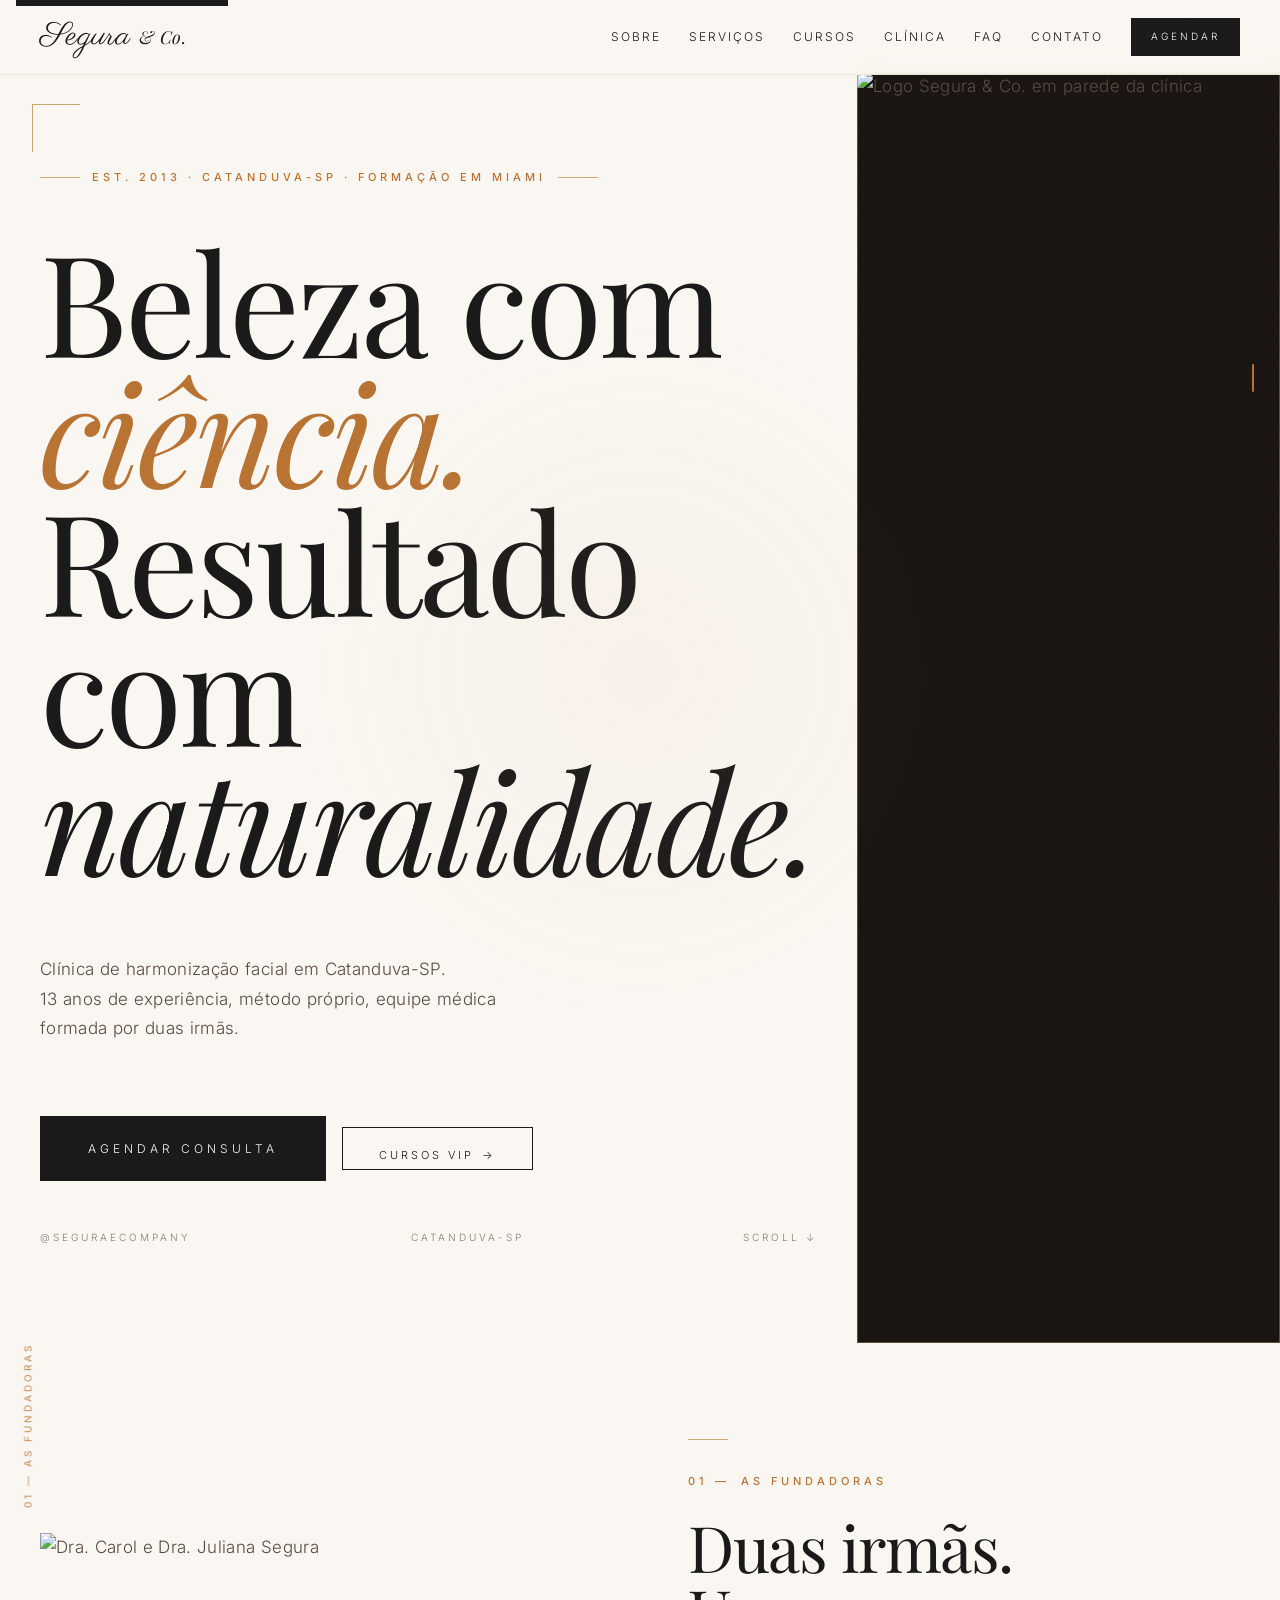
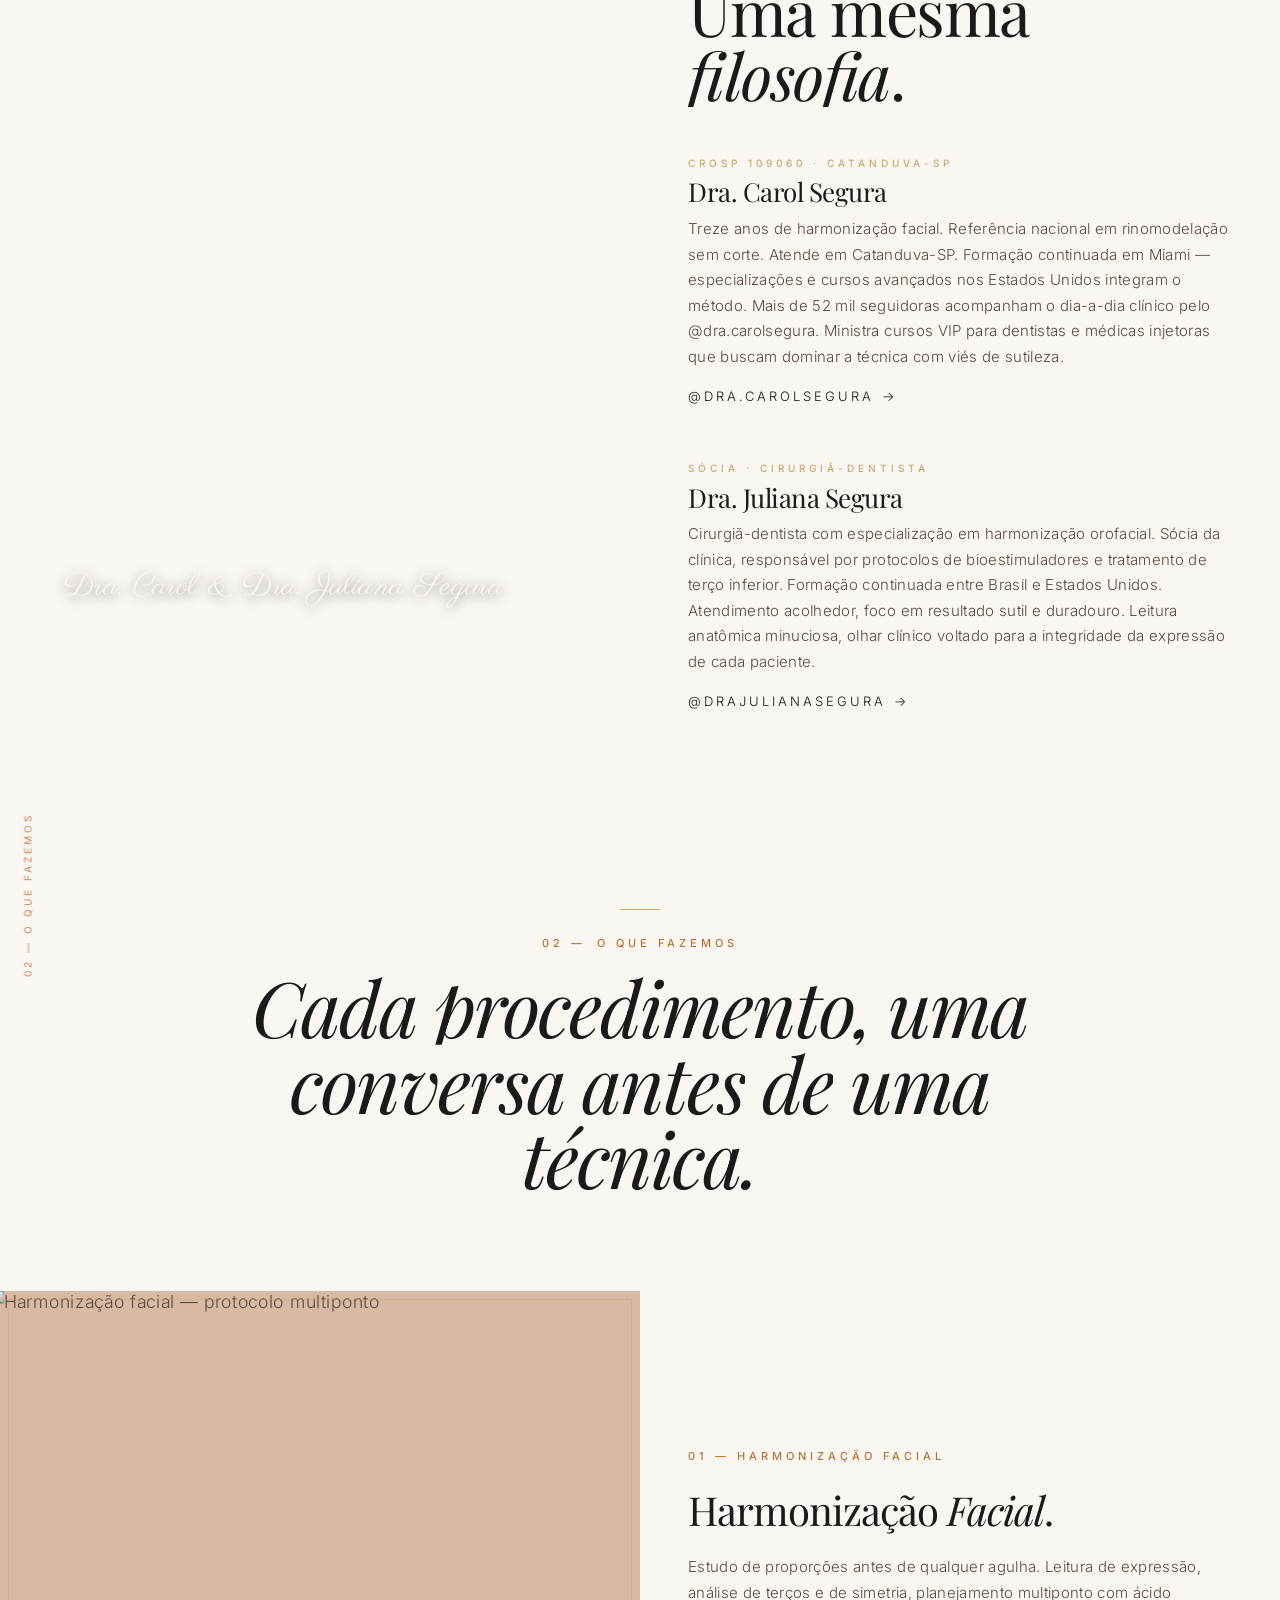
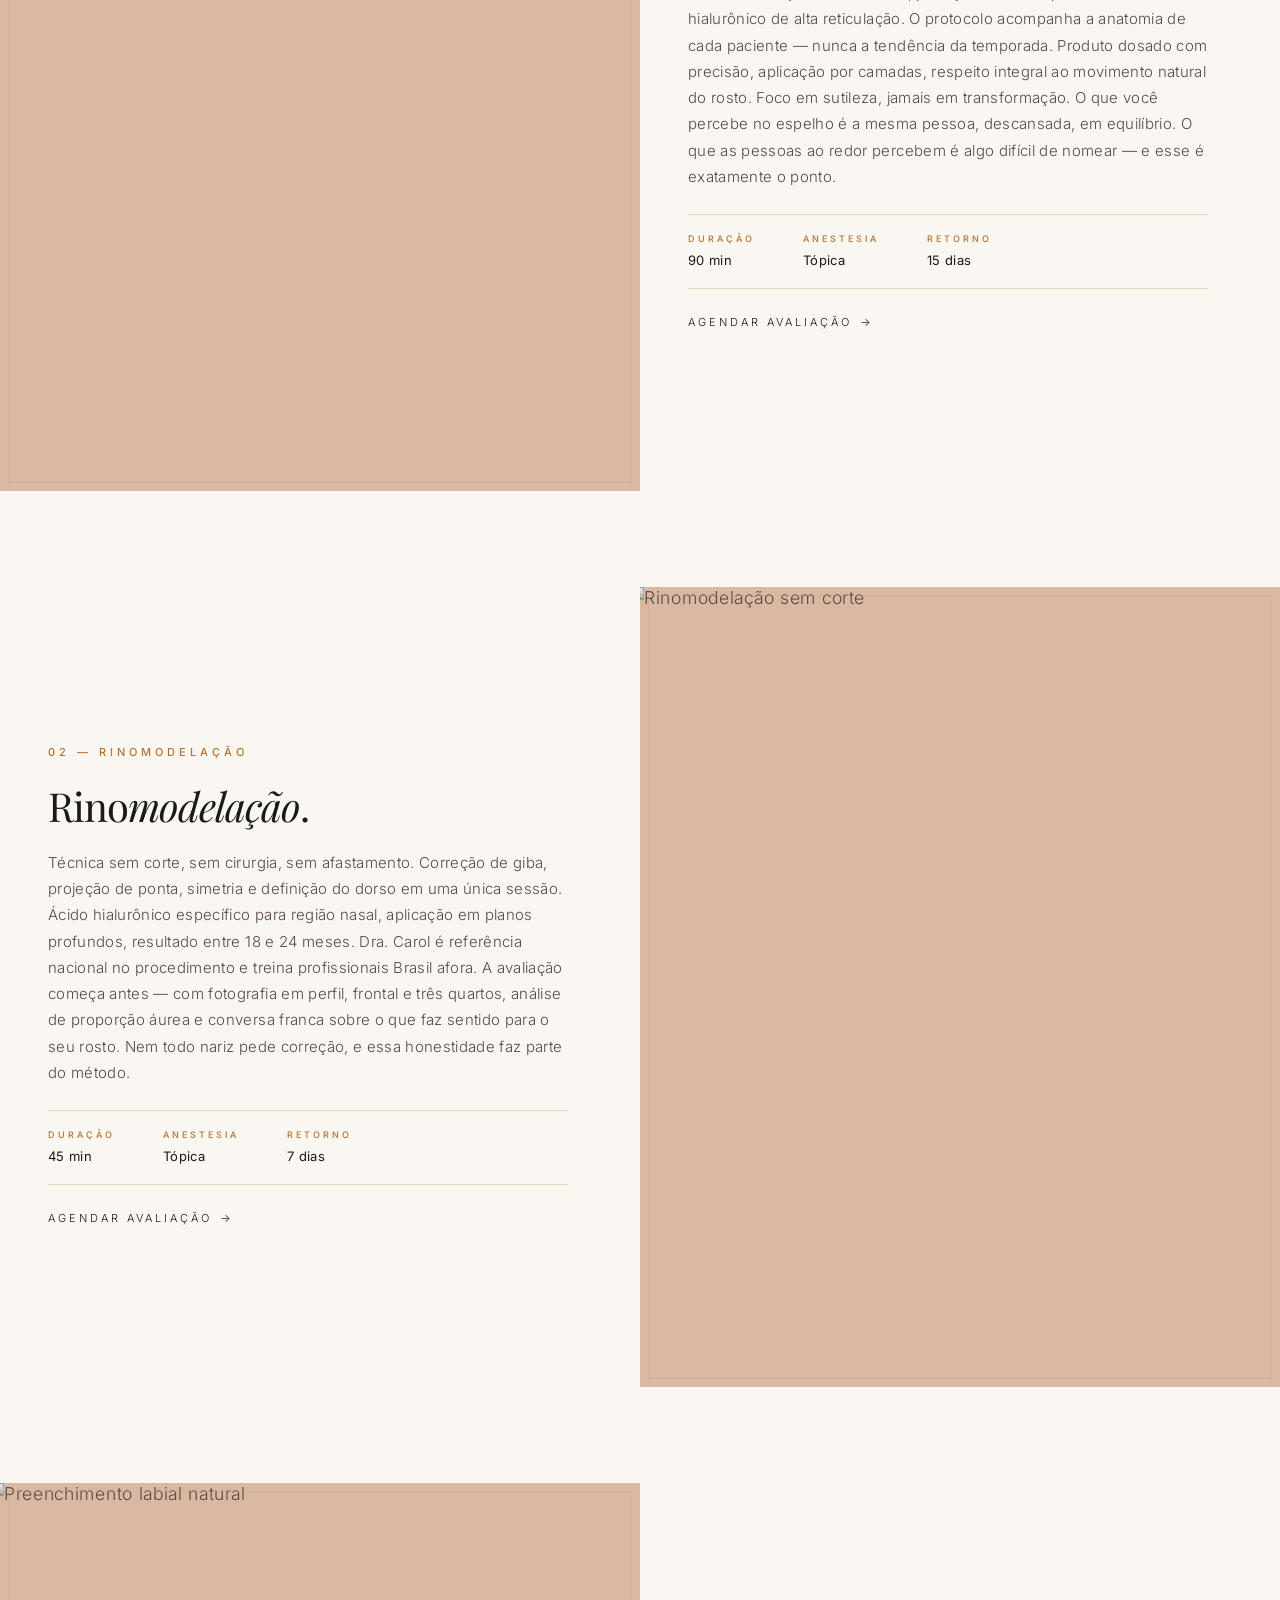
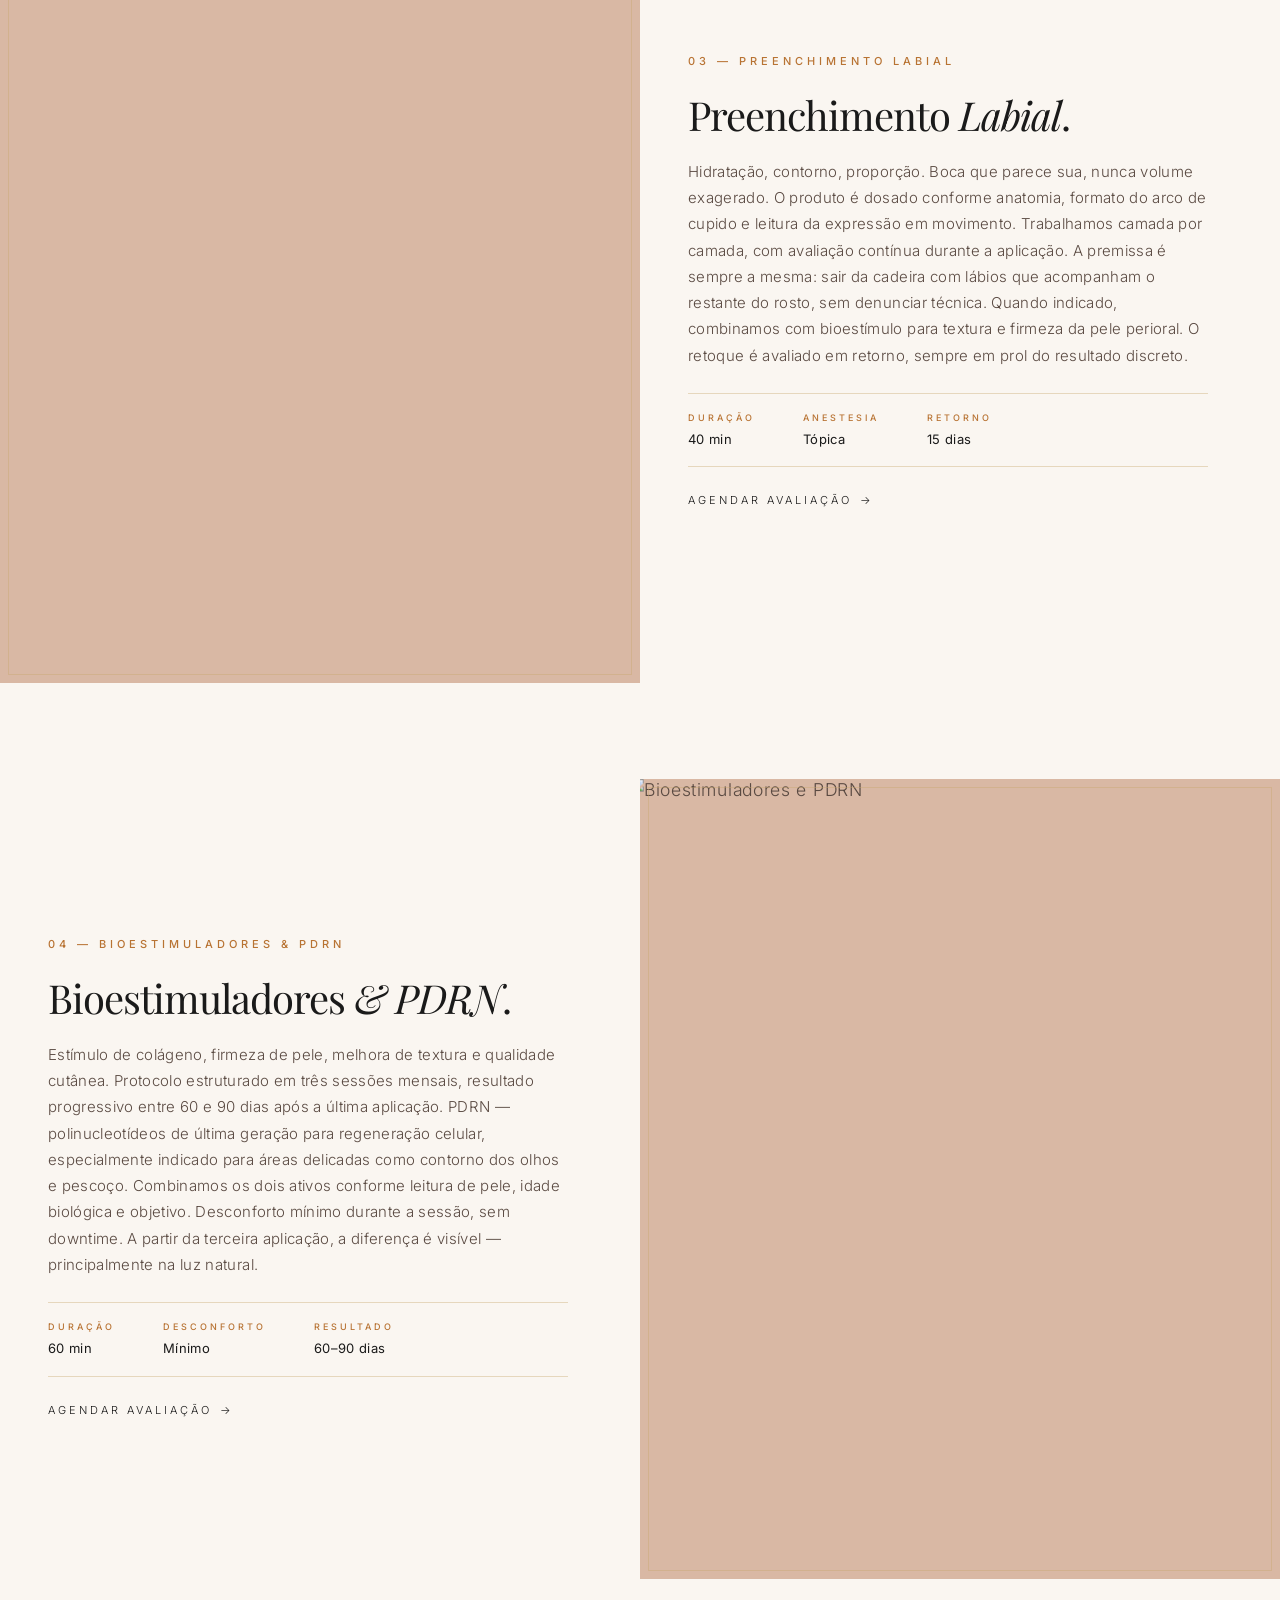
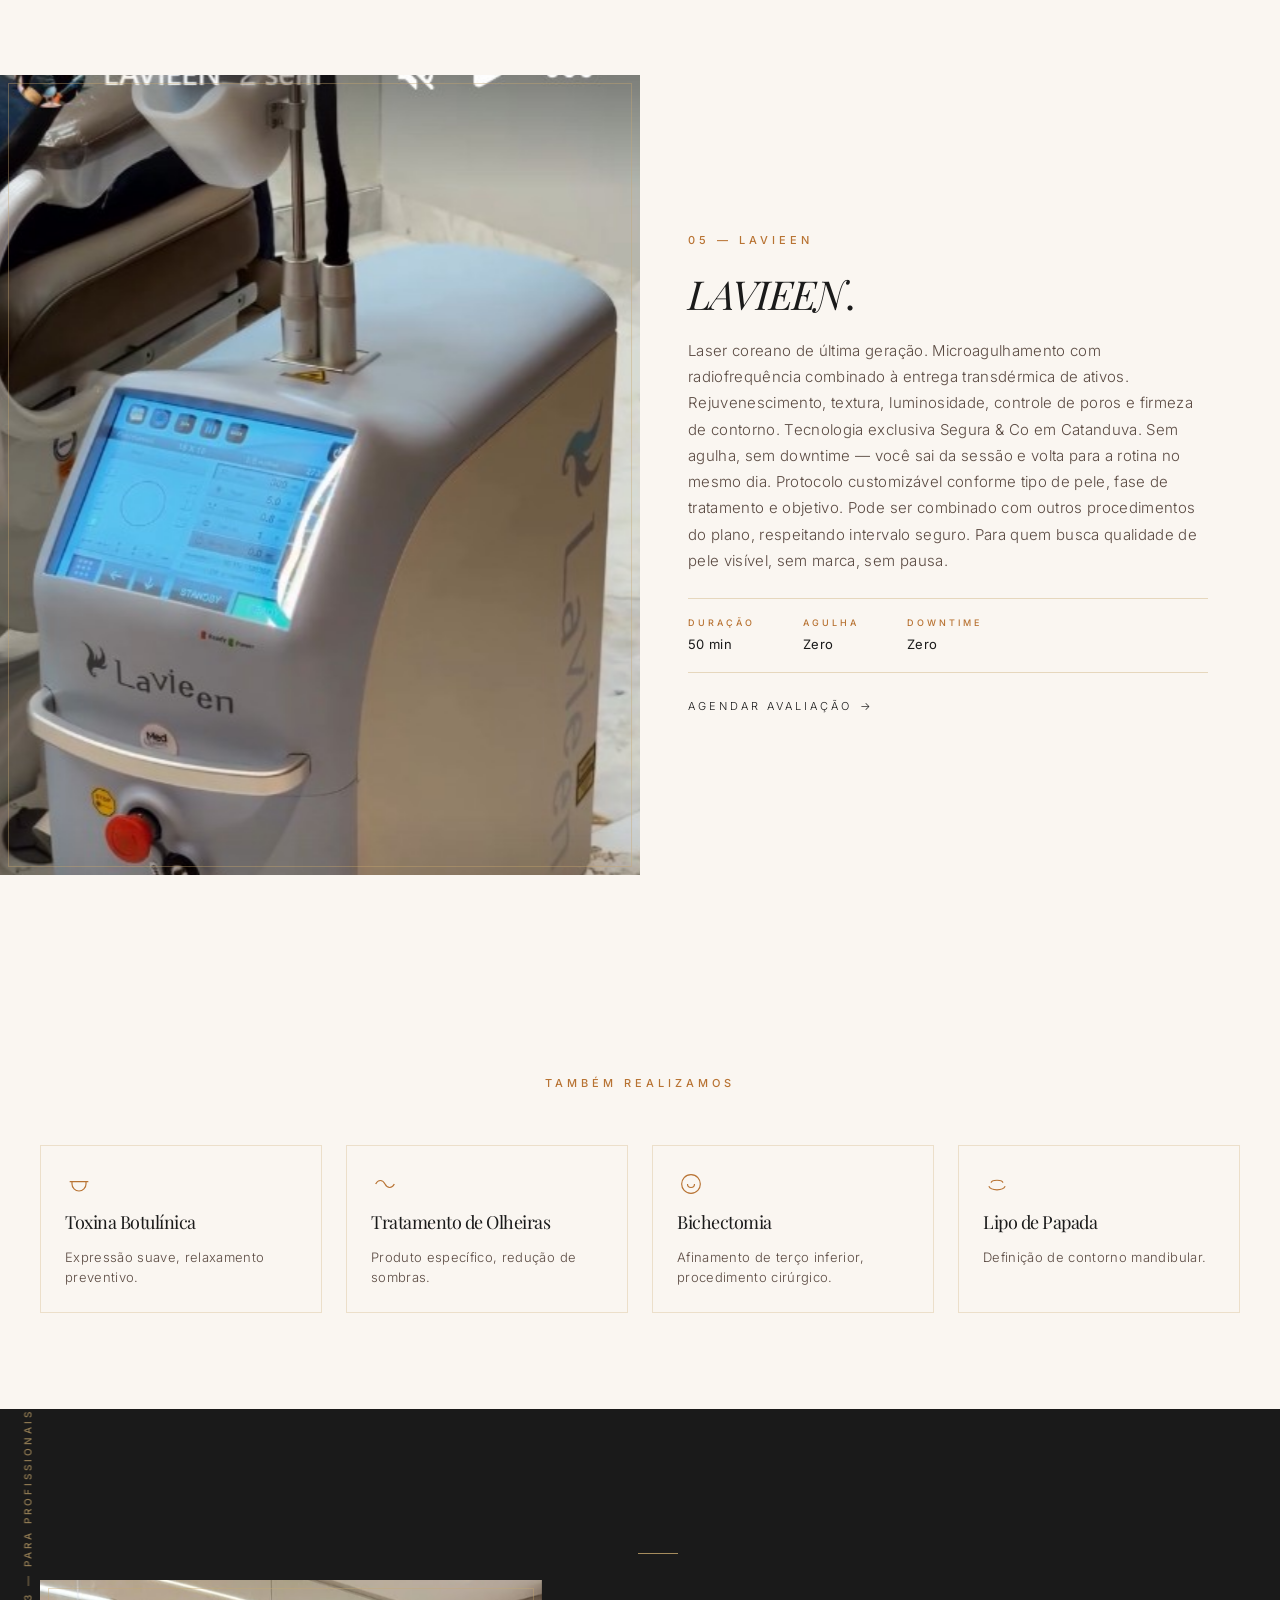
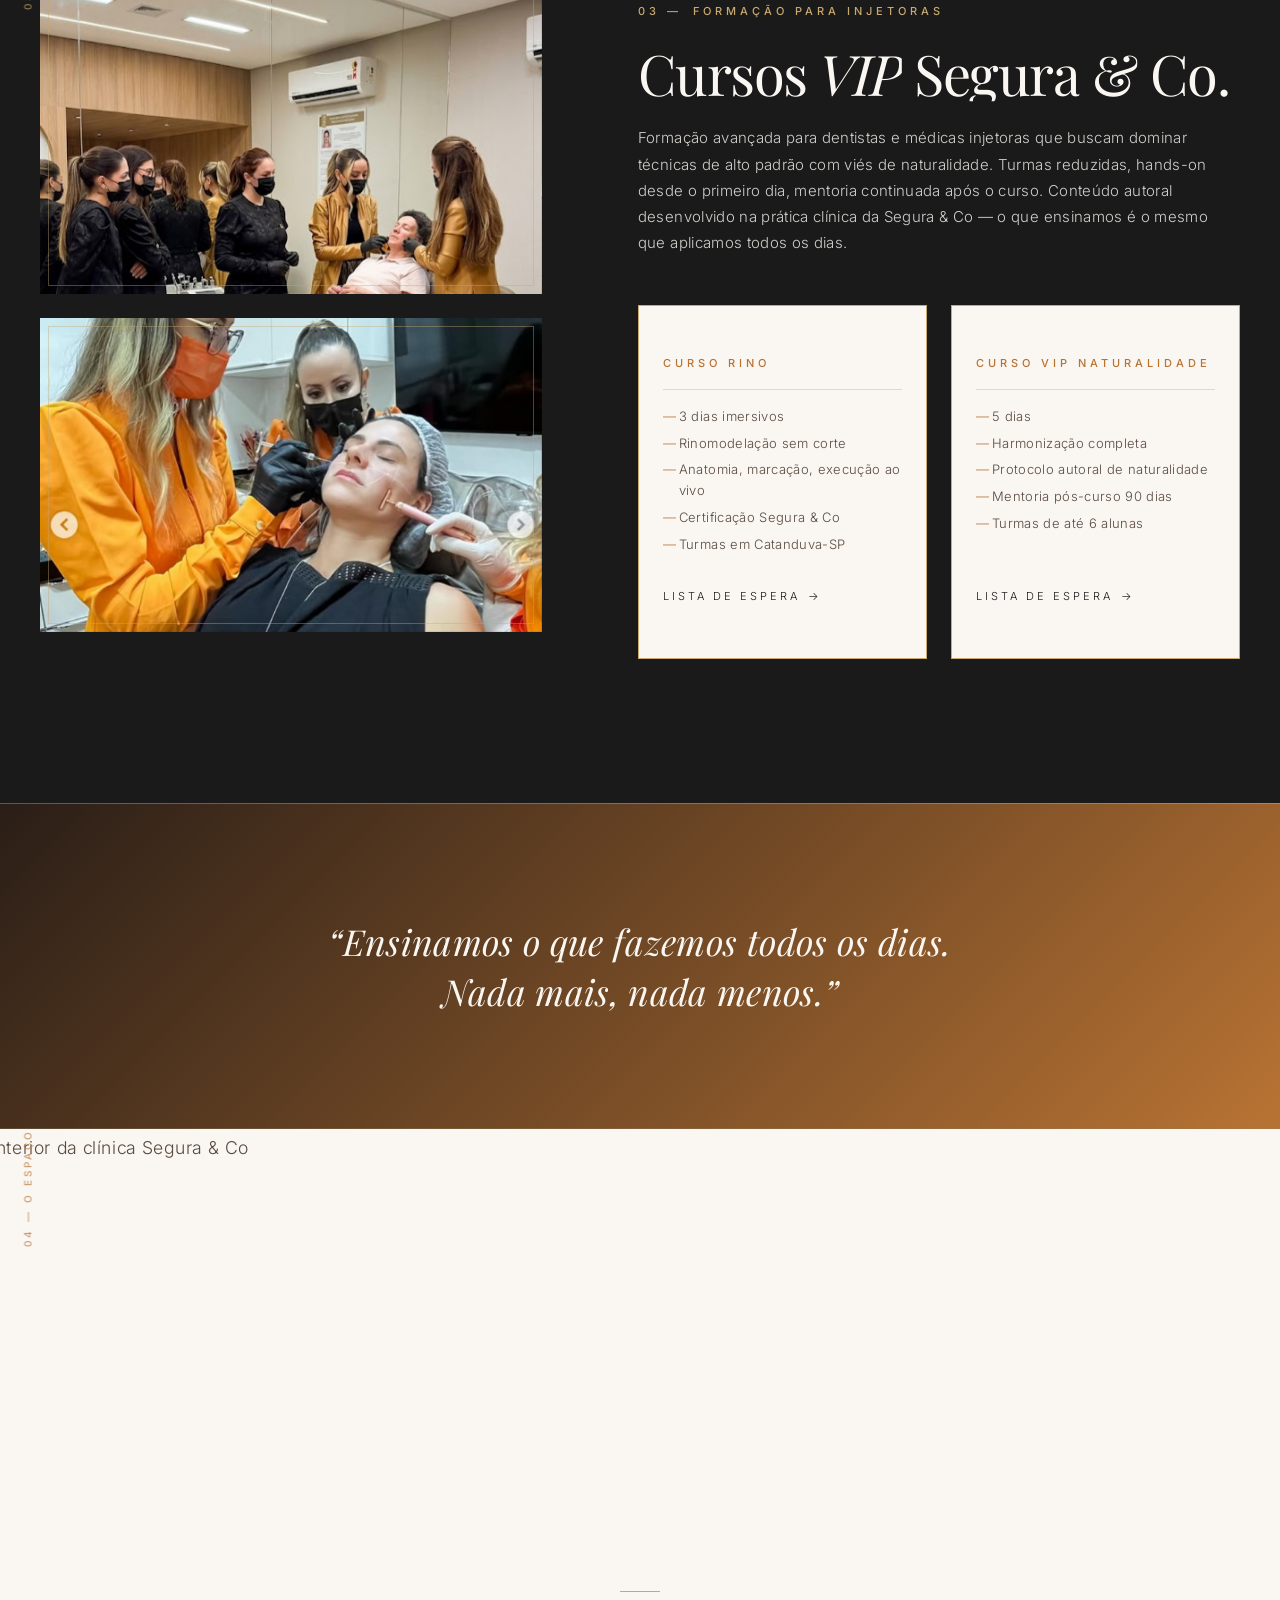
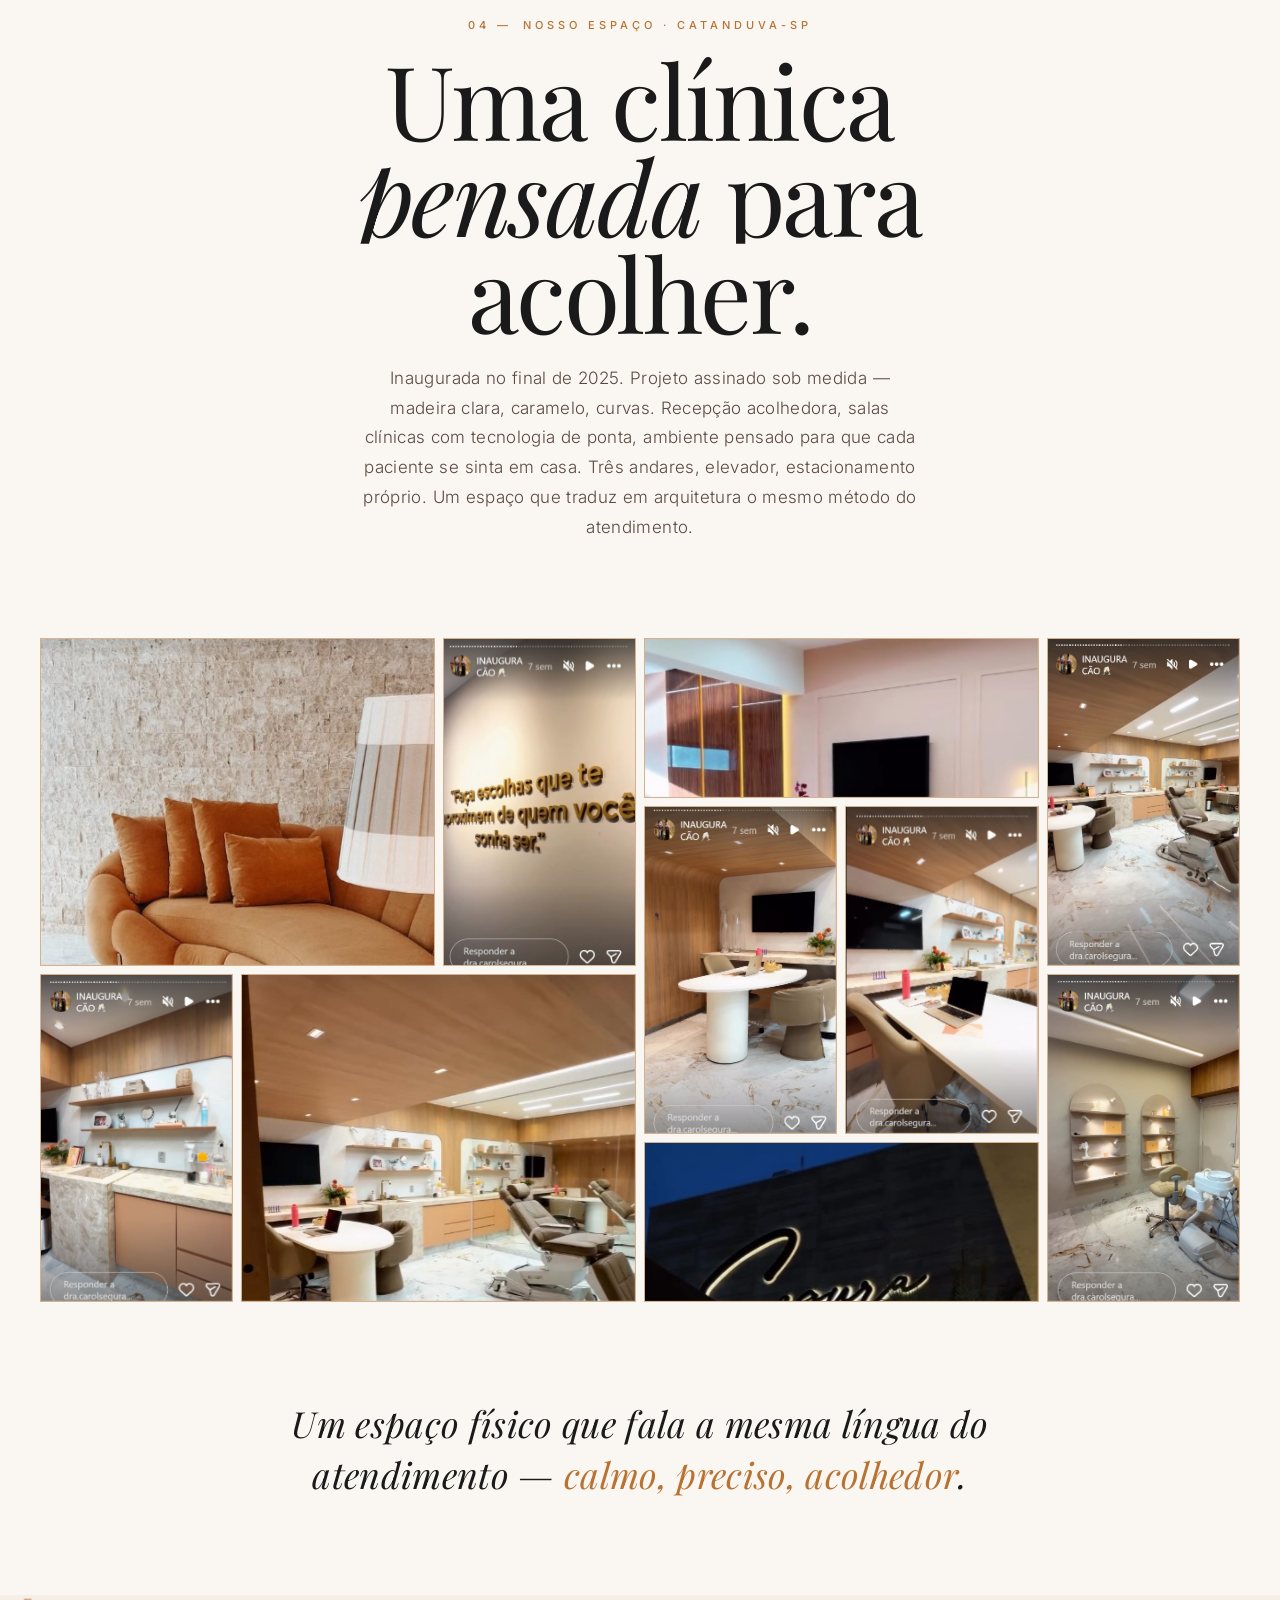
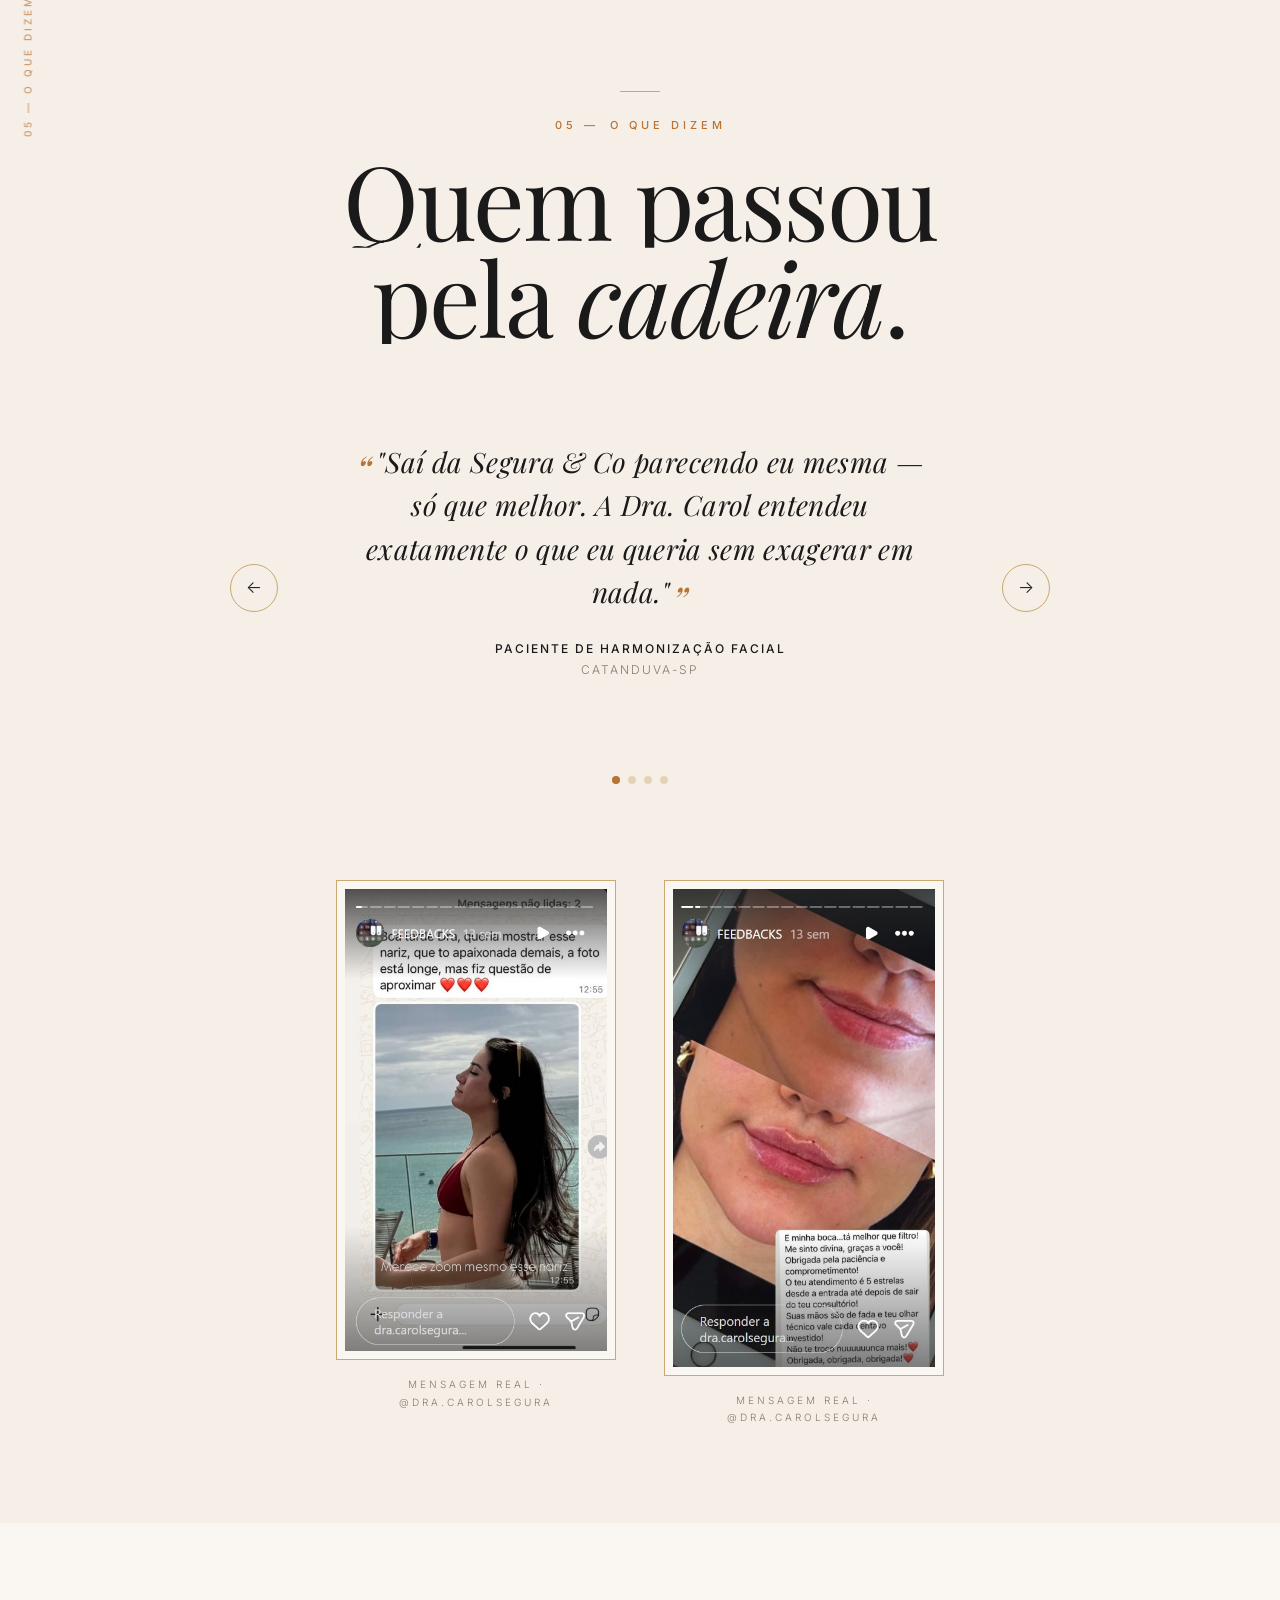
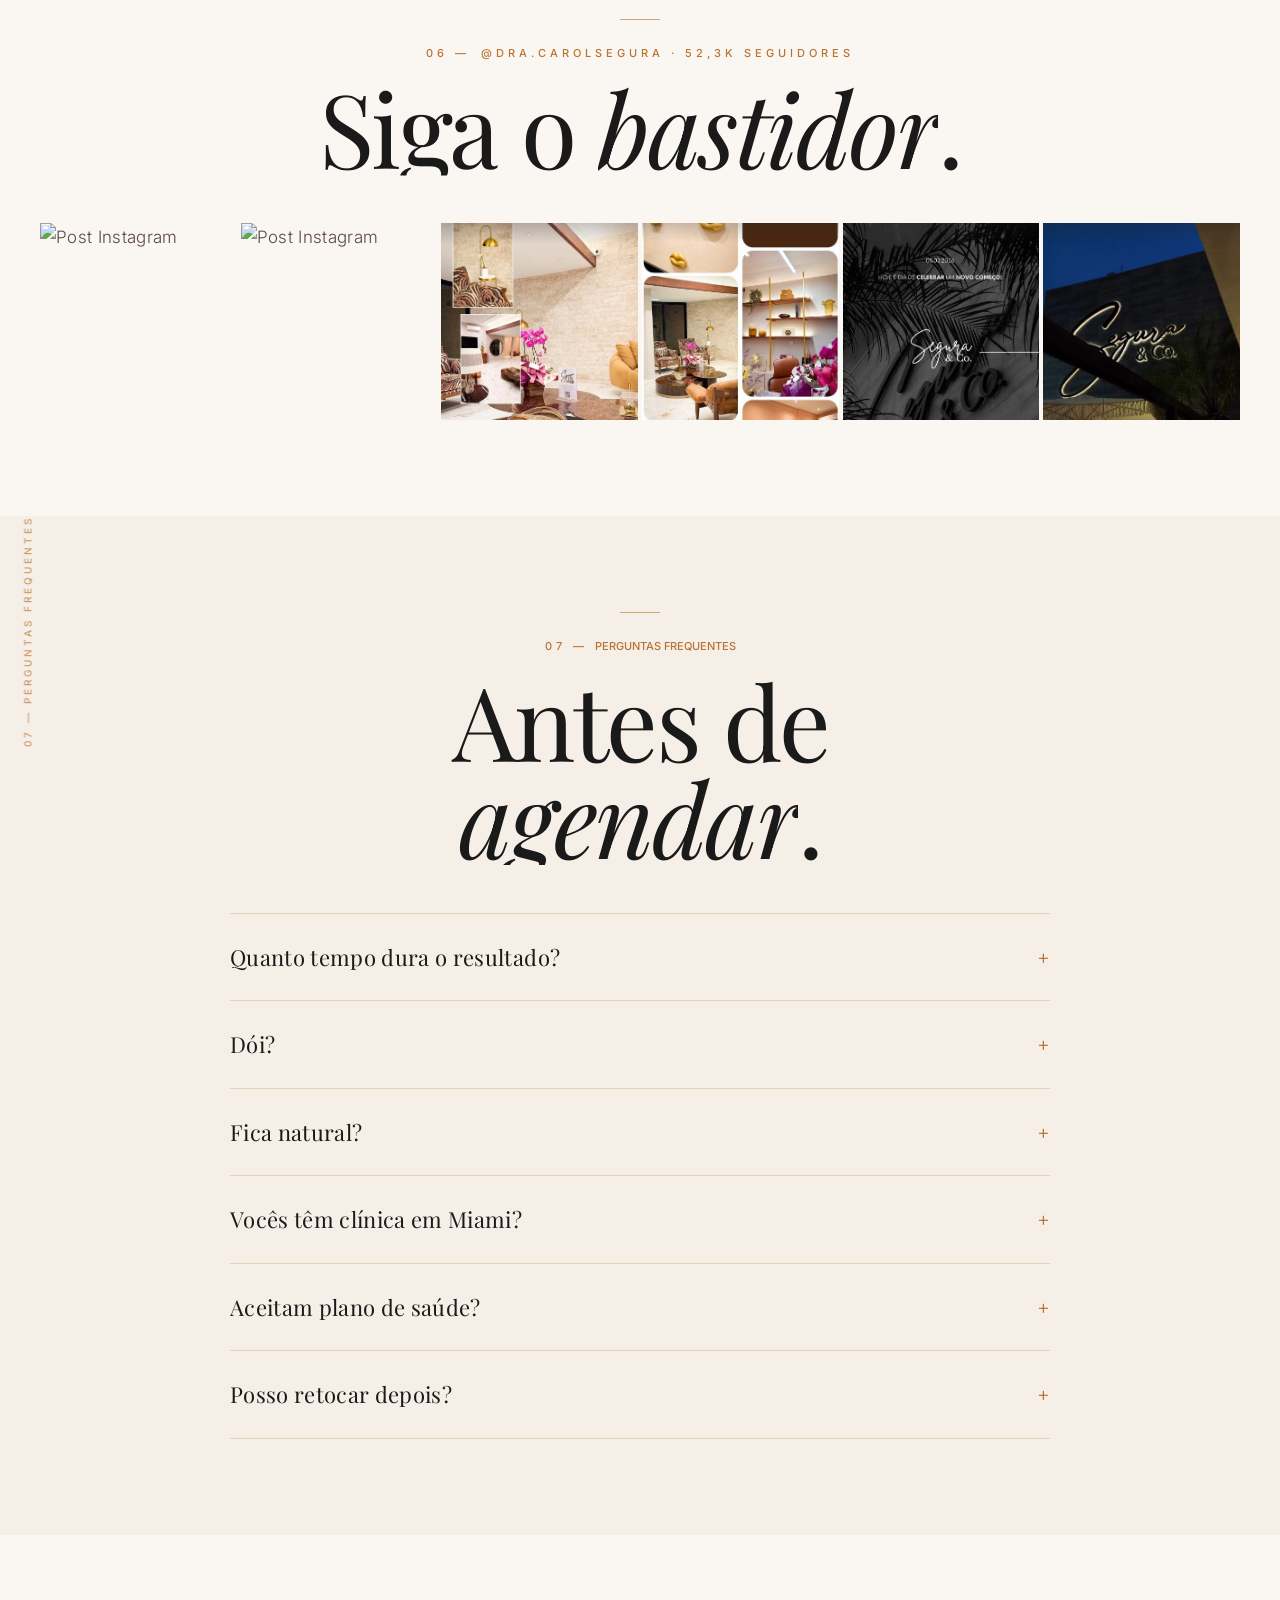
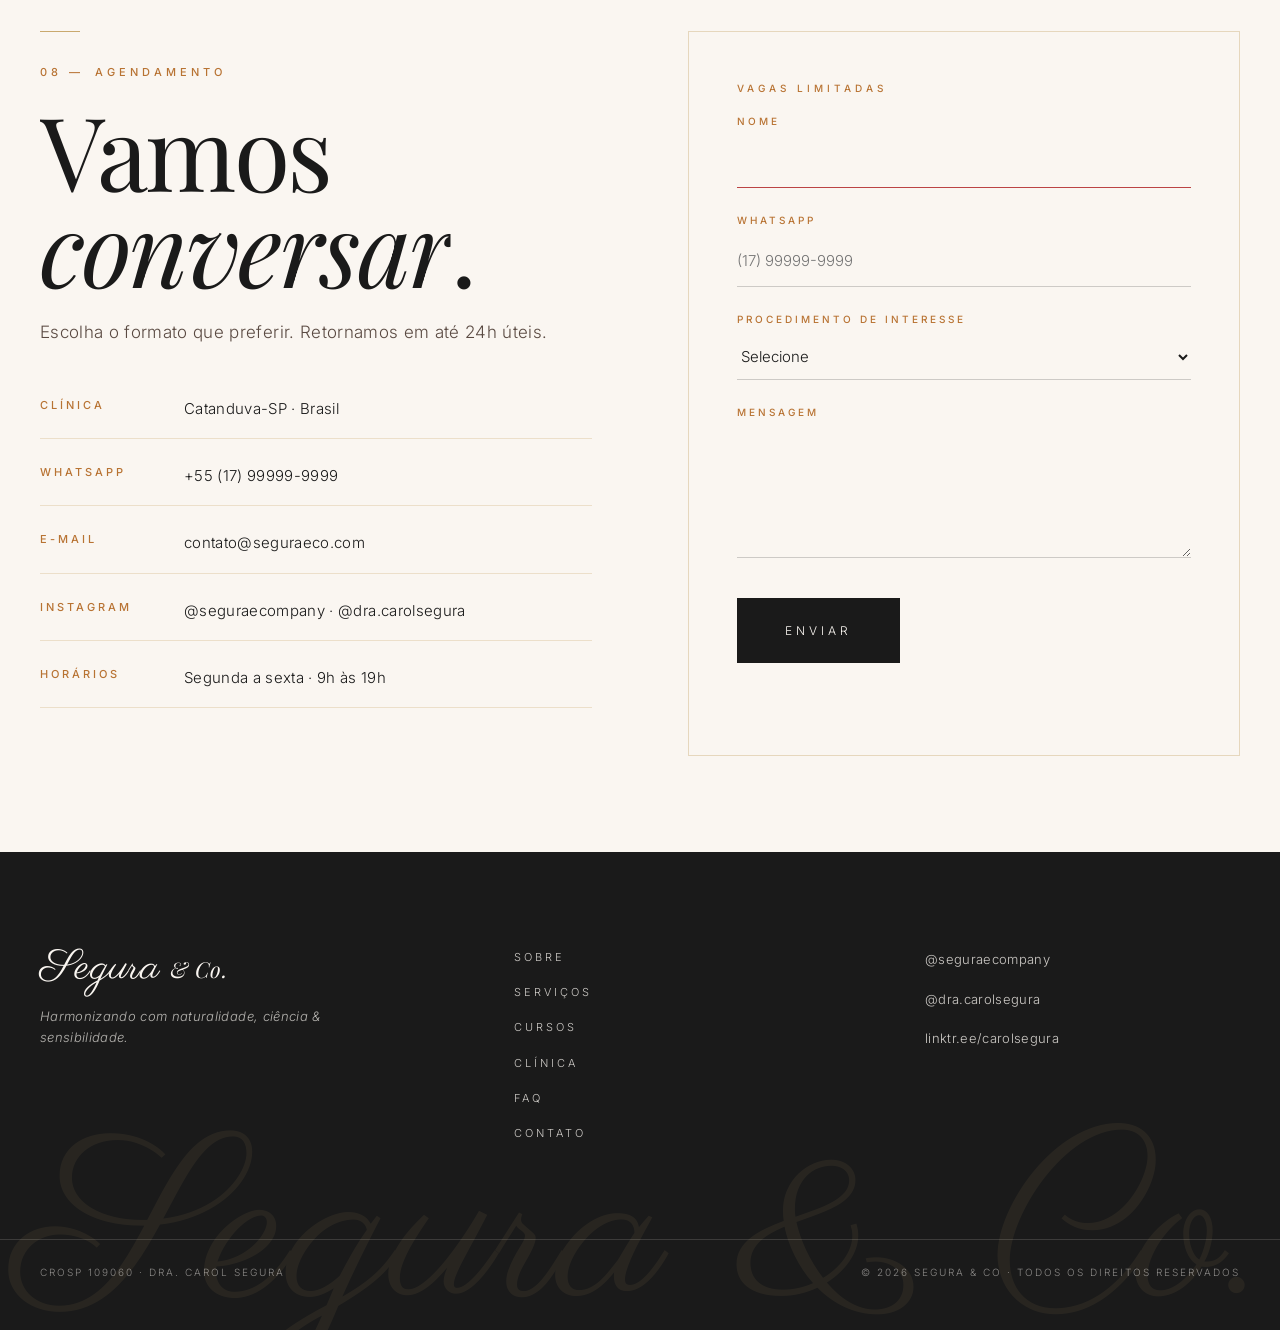
==== index.html @ 79d0fbe4 "fix: Miami e formacao da Carol, nao clinica. Atualiza meta, hero, bio, FAQ, depoimento" ====
<!DOCTYPE html>
<html lang="pt-BR">
<head>
  <meta charset="UTF-8">
  <meta name="viewport" content="width=device-width, initial-scale=1.0">
  <meta name="description" content="Segura & Co — Harmonização facial com naturalidade, ciência e sensibilidade. Clínica em Catanduva-SP. Dra. Carol Segura, CROSP 109060.">
  <meta property="og:title" content="Segura & Co — Harmonização Facial em Catanduva-SP">
  <meta property="og:description" content="Há 13 anos harmonizando rostos com naturalidade. Dra. Carol Segura e Dra. Juliana Segura.">
  <meta property="og:type" content="website">
  <title>Segura & Co — Harmonização Facial em Catanduva-SP</title>
  <link rel="icon" type="image/svg+xml" href="data:image/svg+xml,%3Csvg xmlns='http://www.w3.org/2000/svg' viewBox='0 0 64 64'%3E%3Ccircle cx='32' cy='32' r='32' fill='%231A1A1A'/%3E%3Ctext x='32' y='46' font-family='Parisienne%2Ccursive' font-size='38' fill='%23FAF6F1' text-anchor='middle'%3ES%3C/text%3E%3C/svg%3E">
  <link rel="preconnect" href="https://fonts.googleapis.com">
  <link rel="preconnect" href="https://fonts.gstatic.com" crossorigin>
  <link href="https://fonts.googleapis.com/css2?family=Parisienne&family=Playfair+Display:ital,wght@0,400;0,500;0,600;1,400;1,500&family=Fraunces:ital,opsz,wght@0,9..144,300;1,9..144,300;1,9..144,400&family=Inter:wght@300;400;500;600&display=swap" rel="stylesheet">
  <link rel="stylesheet" href="styles.css">
  <script type="application/ld+json">
  {
    "@context": "https://schema.org",
    "@type": "MedicalClinic",
    "name": "Segura & Co",
    "description": "Clínica de harmonização facial especializada em resultados naturais.",
    "url": "https://seguraeco.com",
    "telephone": "+55-17-99999-9999",
    "address": {
      "@type": "PostalAddress",
      "addressLocality": "Catanduva",
      "addressRegion": "SP",
      "addressCountry": "BR"
    },
    "medicalSpecialty": "CosmeticProcedure",
    "founder": [
      {"@type": "Person", "name": "Dra. Carol Segura", "identifier": "CROSP 109060"},
      {"@type": "Person", "name": "Dra. Juliana Segura"}
    ],
    "sameAs": [
      "https://www.instagram.com/seguraecompany/",
      "https://www.instagram.com/dra.carolsegura/"
    ]
  }
  </script>
</head>
<body>
  <!-- Preloader -->
  <div class="preloader" id="preloader" aria-hidden="true">
    <span class="preloader__logo">Segura &amp; Co.</span>
    <div class="preloader__line"></div>
  </div>

  <!-- Side progress indicator (built by JS) -->
  <nav class="progress-nav" id="progress-nav" aria-label="Navegação por seção" hidden></nav>

  <a class="skip" href="#home">Pular para o conteúdo</a>
  <header class="nav" role="banner">
  <div class="container nav__inner">
    <a href="#home" class="nav__logo" aria-label="Segura & Co — início">
      <span class="nav__logo-script">Segura</span><span class="nav__logo-italic">&nbsp;&amp;&nbsp;Co.</span>
    </a>
    <nav class="nav__links" aria-label="Navegação principal">
      <a href="#sobre">Sobre</a>
      <a href="#servicos">Serviços</a>
      <a href="#cursos">Cursos</a>
      <a href="#clinica">Clínica</a>
      <a href="#faq">FAQ</a>
      <a href="#contato">Contato</a>
      <a href="#contato" class="btn btn-primary nav__cta">Agendar</a>
    </nav>
    <button class="nav__toggle" aria-label="Abrir menu" aria-expanded="false" aria-controls="mobile-menu">
      <span></span><span></span><span></span>
    </button>
  </div>
  <div id="mobile-menu" class="nav__mobile" hidden>
    <a href="#sobre">Sobre</a>
    <a href="#servicos">Serviços</a>
    <a href="#cursos">Cursos</a>
    <a href="#clinica">Clínica</a>
    <a href="#faq">FAQ</a>
    <a href="#contato">Contato</a>
    <a href="#contato" class="btn btn-primary">Agendar consulta</a>
  </div>
</header>

  <!-- SECTION 1: Hero — foco clínica -->
  <section id="home" class="hero" aria-labelledby="hero-title" data-section="home">
  <div class="hero__spotlight" aria-hidden="true"></div>
  <div class="hero__grid">
    <div class="hero__text" data-reveal>
      <span class="label hero__eyebrow" data-letter-spread>Est. 2013 · Catanduva-SP · Formação em Miami</span>
      <h1 id="hero-title" class="h-serif hero__title" data-split data-mask-reveal>
        Beleza com <em class="italic" style="color:var(--caramel)">ciência.</em><br>
        Resultado com <em class="italic">naturalidade.</em>
      </h1>
      <p class="hero__sub">
        Clínica de harmonização facial em Catanduva-SP.<br>
        13 anos de experiência, método próprio, equipe médica formada por duas irmãs.
      </p>
      <div class="hero__ctas">
        <a href="#contato" class="btn btn-primary btn--large">Agendar consulta</a>
        <a href="#cursos" class="btn btn-outline arrow-link">Cursos VIP <span class="arrow">→</span></a>
      </div>
      <div class="hero__meta">
        <span>@seguraecompany</span>
        <span>Catanduva-SP</span>
        <span>Scroll ↓</span>
      </div>
    </div>
    <div class="hero__image hero__image--kenburns" data-reveal>
      <img src="imagens/logo-parede.jpg" alt="Logo Segura & Co. em parede da clínica" width="900" height="1200">
    </div>
  </div>
</section>

  <!-- SECTION 2: Sobre — sisters editorial -->
  <section id="sobre" class="sobre" aria-labelledby="sobre-title" data-section="sobre">
  <div class="section-sticky-label" aria-hidden="true"><span>01 — As fundadoras</span></div>
  <div class="container">
    <div class="sobre__split">
      <figure class="sobre__figure" data-reveal>
        <img src="imagens/carolEjuliana.jpg" alt="Dra. Carol e Dra. Juliana Segura" loading="lazy" width="1200" height="1500">
        <figcaption class="sobre__figure-caption">Dra. Carol &amp; Dra. Juliana Segura</figcaption>
      </figure>
      <div class="sobre__content">
        <div class="sobre__header" data-reveal>
          <span class="chapter-hairline" aria-hidden="true"></span>
          <span class="label" data-letter-spread><span class="section-num">01 —</span> As fundadoras</span>
          <h2 id="sobre-title" class="h-serif sobre__title" data-split data-mask-reveal>Duas irmãs.<br>Uma mesma <em class="italic">filosofia</em>.</h2>
        </div>
        <article class="doctor" data-reveal>
          <span class="doctor__tag">CROSP 109060 · Catanduva-SP</span>
          <h3 class="h-serif doctor__name">Dra. Carol Segura</h3>
          <p class="doctor__bio">Treze anos de harmonização facial. Referência nacional em rinomodelação sem corte. Atende em Catanduva-SP. Formação continuada em Miami — especializações e cursos avançados nos Estados Unidos integram o método. Mais de 52 mil seguidoras acompanham o dia-a-dia clínico pelo @dra.carolsegura. Ministra cursos VIP para dentistas e médicas injetoras que buscam dominar a técnica com viés de sutileza.</p>
          <a class="doctor__ig arrow-link" href="https://www.instagram.com/dra.carolsegura/" target="_blank" rel="noopener">@dra.carolsegura <span class="arrow">→</span></a>
        </article>
        <article class="doctor" data-reveal>
          <span class="doctor__tag">Sócia · Cirurgiã-dentista</span>
          <h3 class="h-serif doctor__name">Dra. Juliana Segura</h3>
          <p class="doctor__bio">Cirurgiã-dentista com especialização em harmonização orofacial. Sócia da clínica, responsável por protocolos de bioestimuladores e tratamento de terço inferior. Formação continuada entre Brasil e Estados Unidos. Atendimento acolhedor, foco em resultado sutil e duradouro. Leitura anatômica minuciosa, olhar clínico voltado para a integridade da expressão de cada paciente.</p>
          <a class="doctor__ig arrow-link" href="https://www.instagram.com/drajulianasegura/" target="_blank" rel="noopener">@drajulianasegura <span class="arrow">→</span></a>
        </article>
      </div>
    </div>
  </div>
</section>

  <!-- SECTION 3: Procedimentos — zigzag editorial -->
  <section id="servicos" class="servicos" aria-labelledby="servicos-title" data-section="servicos">
  <div class="section-sticky-label" aria-hidden="true"><span>02 — O que fazemos</span></div>
  <div class="container">
    <div class="servicos__header" data-reveal>
      <span class="chapter-hairline" aria-hidden="true"></span>
      <span class="label" data-letter-spread><span class="section-num">02 —</span> O que fazemos</span>
      <h2 id="servicos-title" class="h-serif servicos__title" data-split data-mask-reveal>Cada procedimento, uma <em class="italic">conversa</em> antes de uma técnica.</h2>
    </div>
  </div>

  <!-- 5 editorial zigzag blocks -->
  <article class="proc-block" data-reveal>
    <div class="proc-block__image"><img src="https://images.unsplash.com/photo-1570172619644-dfd03ed5d881?w=900&q=80&auto=format&fit=crop" alt="Harmonização facial — protocolo multiponto" loading="lazy" width="900" height="1100"></div>
    <div class="proc-block__body">
      <span class="label proc-block__label" data-letter-spread>01 — Harmonização Facial</span>
      <h3 class="h-serif proc-block__title">Harmonização <em class="italic">Facial</em>.</h3>
      <p class="proc-block__copy">Estudo de proporções antes de qualquer agulha. Leitura de expressão, análise de terços e de simetria, planejamento multiponto com ácido hialurônico de alta reticulação. O protocolo acompanha a anatomia de cada paciente — nunca a tendência da temporada. Produto dosado com precisão, aplicação por camadas, respeito integral ao movimento natural do rosto. Foco em sutileza, jamais em transformação. O que você percebe no espelho é a mesma pessoa, descansada, em equilíbrio. O que as pessoas ao redor percebem é algo difícil de nomear — e esse é exatamente o ponto.</p>
      <dl class="proc-block__meta">
        <div><dt>Duração</dt><dd>90 min</dd></div>
        <div><dt>Anestesia</dt><dd>Tópica</dd></div>
        <div><dt>Retorno</dt><dd>15 dias</dd></div>
      </dl>
      <a href="#contato" class="arrow-link proc-block__cta">Agendar avaliação <span class="arrow">→</span></a>
    </div>
  </article>

  <article class="proc-block proc-block--reverse" data-reveal>
    <div class="proc-block__image"><img src="https://images.unsplash.com/photo-1522337360788-8b13dee7a37e?w=900&q=80&auto=format&fit=crop" alt="Rinomodelação sem corte" loading="lazy" width="900" height="1100"></div>
    <div class="proc-block__body">
      <span class="label proc-block__label" data-letter-spread>02 — Rinomodelação</span>
      <h3 class="h-serif proc-block__title">Rino<em class="italic">modelação</em>.</h3>
      <p class="proc-block__copy">Técnica sem corte, sem cirurgia, sem afastamento. Correção de giba, projeção de ponta, simetria e definição do dorso em uma única sessão. Ácido hialurônico específico para região nasal, aplicação em planos profundos, resultado entre 18 e 24 meses. Dra. Carol é referência nacional no procedimento e treina profissionais Brasil afora. A avaliação começa antes — com fotografia em perfil, frontal e três quartos, análise de proporção áurea e conversa franca sobre o que faz sentido para o seu rosto. Nem todo nariz pede correção, e essa honestidade faz parte do método.</p>
      <dl class="proc-block__meta">
        <div><dt>Duração</dt><dd>45 min</dd></div>
        <div><dt>Anestesia</dt><dd>Tópica</dd></div>
        <div><dt>Retorno</dt><dd>7 dias</dd></div>
      </dl>
      <a href="#contato" class="arrow-link proc-block__cta">Agendar avaliação <span class="arrow">→</span></a>
    </div>
  </article>

  <article class="proc-block" data-reveal>
    <div class="proc-block__image"><img src="https://images.unsplash.com/photo-1588006173527-5d0dce7d1fc9?w=900&q=80&auto=format&fit=crop" alt="Preenchimento labial natural" loading="lazy" width="900" height="1100"></div>
    <div class="proc-block__body">
      <span class="label proc-block__label" data-letter-spread>03 — Preenchimento Labial</span>
      <h3 class="h-serif proc-block__title">Preenchimento <em class="italic">Labial</em>.</h3>
      <p class="proc-block__copy">Hidratação, contorno, proporção. Boca que parece sua, nunca volume exagerado. O produto é dosado conforme anatomia, formato do arco de cupido e leitura da expressão em movimento. Trabalhamos camada por camada, com avaliação contínua durante a aplicação. A premissa é sempre a mesma: sair da cadeira com lábios que acompanham o restante do rosto, sem denunciar técnica. Quando indicado, combinamos com bioestímulo para textura e firmeza da pele perioral. O retoque é avaliado em retorno, sempre em prol do resultado discreto.</p>
      <dl class="proc-block__meta">
        <div><dt>Duração</dt><dd>40 min</dd></div>
        <div><dt>Anestesia</dt><dd>Tópica</dd></div>
        <div><dt>Retorno</dt><dd>15 dias</dd></div>
      </dl>
      <a href="#contato" class="arrow-link proc-block__cta">Agendar avaliação <span class="arrow">→</span></a>
    </div>
  </article>

  <article class="proc-block proc-block--reverse" data-reveal>
    <div class="proc-block__image"><img src="https://images.unsplash.com/photo-1596462502278-27bfdc403348?w=900&q=80&auto=format&fit=crop" alt="Bioestimuladores e PDRN" loading="lazy" width="900" height="1100"></div>
    <div class="proc-block__body">
      <span class="label proc-block__label" data-letter-spread>04 — Bioestimuladores &amp; PDRN</span>
      <h3 class="h-serif proc-block__title">Bioestimuladores <em class="italic">&amp; PDRN</em>.</h3>
      <p class="proc-block__copy">Estímulo de colágeno, firmeza de pele, melhora de textura e qualidade cutânea. Protocolo estruturado em três sessões mensais, resultado progressivo entre 60 e 90 dias após a última aplicação. PDRN — polinucleotídeos de última geração para regeneração celular, especialmente indicado para áreas delicadas como contorno dos olhos e pescoço. Combinamos os dois ativos conforme leitura de pele, idade biológica e objetivo. Desconforto mínimo durante a sessão, sem downtime. A partir da terceira aplicação, a diferença é visível — principalmente na luz natural.</p>
      <dl class="proc-block__meta">
        <div><dt>Duração</dt><dd>60 min</dd></div>
        <div><dt>Desconforto</dt><dd>Mínimo</dd></div>
        <div><dt>Resultado</dt><dd>60–90 dias</dd></div>
      </dl>
      <a href="#contato" class="arrow-link proc-block__cta">Agendar avaliação <span class="arrow">→</span></a>
    </div>
  </article>

  <article class="proc-block" data-reveal>
    <div class="proc-block__image"><img src="imagens/maquina-lavieen.jpg" alt="LAVIEEN — laser coreano" loading="lazy" width="900" height="1100"></div>
    <div class="proc-block__body">
      <span class="label proc-block__label" data-letter-spread>05 — LAVIEEN</span>
      <h3 class="h-serif proc-block__title"><em class="italic">LAVIEEN</em>.</h3>
      <p class="proc-block__copy">Laser coreano de última geração. Microagulhamento com radiofrequência combinado à entrega transdérmica de ativos. Rejuvenescimento, textura, luminosidade, controle de poros e firmeza de contorno. Tecnologia exclusiva Segura &amp; Co em Catanduva. Sem agulha, sem downtime — você sai da sessão e volta para a rotina no mesmo dia. Protocolo customizável conforme tipo de pele, fase de tratamento e objetivo. Pode ser combinado com outros procedimentos do plano, respeitando intervalo seguro. Para quem busca qualidade de pele visível, sem marca, sem pausa.</p>
      <dl class="proc-block__meta">
        <div><dt>Duração</dt><dd>50 min</dd></div>
        <div><dt>Agulha</dt><dd>Zero</dd></div>
        <div><dt>Downtime</dt><dd>Zero</dd></div>
      </dl>
      <a href="#contato" class="arrow-link proc-block__cta">Agendar avaliação <span class="arrow">→</span></a>
    </div>
  </article>

  <div class="container">
    <div class="servicos__secondary" data-reveal>
      <span class="label" data-letter-spread>Também realizamos</span>
      <div class="servicos__secondary-grid">
        <div class="sec-card">
          <svg class="sec-card__icon" viewBox="0 0 24 24" fill="none" stroke="currentColor" stroke-width="1" aria-hidden="true"><path d="M4 10h16M6 10v2a6 6 0 0012 0v-2"/></svg>
          <h4 class="h-serif sec-card__title">Toxina Botulínica</h4>
          <p class="sec-card__desc">Expressão suave, relaxamento preventivo.</p>
        </div>
        <div class="sec-card">
          <svg class="sec-card__icon" viewBox="0 0 24 24" fill="none" stroke="currentColor" stroke-width="1" aria-hidden="true"><path d="M4 12c2-4 6-4 8 0 2 4 6 4 8 0"/></svg>
          <h4 class="h-serif sec-card__title">Tratamento de Olheiras</h4>
          <p class="sec-card__desc">Produto específico, redução de sombras.</p>
        </div>
        <div class="sec-card">
          <svg class="sec-card__icon" viewBox="0 0 24 24" fill="none" stroke="currentColor" stroke-width="1" aria-hidden="true"><path d="M12 4c-5 0-8 4-8 8s3 8 8 8 8-4 8-8-3-8-8-8z"/><path d="M9 12a3 3 0 006 0"/></svg>
          <h4 class="h-serif sec-card__title">Bichectomia</h4>
          <p class="sec-card__desc">Afinamento de terço inferior, procedimento cirúrgico.</p>
        </div>
        <div class="sec-card">
          <svg class="sec-card__icon" viewBox="0 0 24 24" fill="none" stroke="currentColor" stroke-width="1" aria-hidden="true"><path d="M5 14c2 4 12 4 14 0"/><path d="M7 11c0-3 10-3 10 0"/></svg>
          <h4 class="h-serif sec-card__title">Lipo de Papada</h4>
          <p class="sec-card__desc">Definição de contorno mandibular.</p>
        </div>
      </div>
    </div>
  </div>
</section>

  <!-- SECTION 4: Cursos VIP -->
  <section id="cursos" class="cursos" aria-labelledby="cursos-title" data-section="cursos">
  <div class="section-sticky-label section-sticky-label--light" aria-hidden="true"><span>03 — Para profissionais</span></div>
  <div class="container">
    <div class="cursos__grid">
      <div class="cursos__images" data-reveal>
        <div class="cursos__img-frame cursos__img-frame--kenburns"><img src="imagens/curso-1.jpg" alt="Curso VIP — bastidor da aula" loading="lazy" width="900" height="560"></div>
        <div class="cursos__img-frame cursos__img-frame--kenburns"><img src="imagens/foto-curso-1.jpg" alt="Hands-on do curso VIP" loading="lazy" width="900" height="560"></div>
      </div>
      <div class="cursos__body" data-reveal>
        <span class="chapter-hairline chapter-hairline--light" aria-hidden="true"></span>
        <span class="label cursos__eyebrow" data-letter-spread><span class="section-num">03 —</span> Formação para injetoras</span>
        <h2 id="cursos-title" class="h-serif cursos__title" data-split data-mask-reveal>Cursos <em class="italic">VIP</em> Segura &amp; Co.</h2>
        <p class="cursos__desc">Formação avançada para dentistas e médicas injetoras que buscam dominar técnicas de alto padrão com viés de naturalidade. Turmas reduzidas, hands-on desde o primeiro dia, mentoria continuada após o curso. Conteúdo autoral desenvolvido na prática clínica da Segura &amp; Co — o que ensinamos é o mesmo que aplicamos todos os dias.</p>
        <div class="cursos__cards">
          <div class="course-card">
            <span class="course-card__tag" data-letter-spread>Curso RINO</span>
            <ul class="course-card__list">
              <li>3 dias imersivos</li>
              <li>Rinomodelação sem corte</li>
              <li>Anatomia, marcação, execução ao vivo</li>
              <li>Certificação Segura &amp; Co</li>
              <li>Turmas em Catanduva-SP</li>
            </ul>
            <a href="#contato" class="arrow-link course-card__cta">Lista de espera <span class="arrow">→</span></a>
          </div>
          <div class="course-card">
            <span class="course-card__tag" data-letter-spread>Curso VIP Naturalidade</span>
            <ul class="course-card__list">
              <li>5 dias</li>
              <li>Harmonização completa</li>
              <li>Protocolo autoral de naturalidade</li>
              <li>Mentoria pós-curso 90 dias</li>
              <li>Turmas de até 6 alunas</li>
            </ul>
            <a href="#contato" class="arrow-link course-card__cta">Lista de espera <span class="arrow">→</span></a>
          </div>
        </div>
      </div>
    </div>
  </div>
  <div class="cursos__strip" data-reveal>
    <blockquote class="cursos__strip-quote">&ldquo;Ensinamos o que fazemos todos os dias.<br>Nada mais, nada menos.&rdquo;</blockquote>
  </div>
</section>

  <!-- SECTION 5: Clínica -->
  <section id="clinica" class="clinica" aria-labelledby="clinica-title" data-section="clinica">
  <div class="section-sticky-label" aria-hidden="true"><span>04 — O espaço</span></div>
  <div class="clinica__hero" data-reveal>
    <img src="https://images.unsplash.com/photo-1629909613654-28e377c37b09?w=2100&q=85&auto=format&fit=crop" alt="Interior da clínica Segura & Co" loading="lazy" width="2100" height="600">
  </div>
  <div class="container">
    <div class="clinica__header" data-reveal>
      <span class="chapter-hairline" aria-hidden="true"></span>
      <span class="label" data-letter-spread><span class="section-num">04 —</span> Nosso espaço · Catanduva-SP</span>
      <h2 id="clinica-title" class="h-serif clinica__title" data-split data-mask-reveal>Uma clínica <em class="italic">pensada</em> para acolher.</h2>
      <p class="clinica__intro">Inaugurada no final de 2025. Projeto assinado sob medida — madeira clara, caramelo, curvas. Recepção acolhedora, salas clínicas com tecnologia de ponta, ambiente pensado para que cada paciente se sinta em casa. Três andares, elevador, estacionamento próprio. Um espaço que traduz em arquitetura o mesmo método do atendimento.</p>
    </div>
    <div class="clinica__mosaic">
      <div class="clinica__tile clinica__tile--a" data-reveal><img src="imagens/foto-clinica-interna-1.jpg" alt="Recepção da clínica" loading="lazy"></div>
      <div class="clinica__tile clinica__tile--b" data-reveal><img src="imagens/foto-clinica-interna-2.jpg" alt="Ambiente interno" loading="lazy"></div>
      <div class="clinica__tile clinica__tile--c" data-reveal><img src="imagens/foto-clinica-interna-3.jpg" alt="Sala de atendimento" loading="lazy"></div>
      <div class="clinica__tile clinica__tile--d" data-reveal><img src="imagens/foto-clinica-interna-4.jpg" alt="Detalhe do espaço" loading="lazy"></div>
      <div class="clinica__tile clinica__tile--e" data-reveal><img src="imagens/foto-clinica-interna-5.jpg" alt="Corredor" loading="lazy"></div>
      <div class="clinica__tile clinica__tile--f" data-reveal><img src="imagens/foto-clinica-interna-6.jpg" alt="Sala clínica" loading="lazy"></div>
      <div class="clinica__tile clinica__tile--g" data-reveal><img src="imagens/foto-clinica-interna-7.jpg" alt="Ambiente" loading="lazy"></div>
      <div class="clinica__tile clinica__tile--h" data-reveal><img src="imagens/foto-clinica-interna-8.jpg" alt="Espaço de espera" loading="lazy"></div>
      <div class="clinica__tile clinica__tile--i" data-reveal><img src="imagens/foto-clinica-interna-10.jpg" alt="Detalhe arquitetônico" loading="lazy"></div>
      <div class="clinica__tile clinica__tile--j" data-reveal><img src="imagens/foto-espaco-marca.jpg" alt="Espaço da marca" loading="lazy"></div>
    </div>
    <blockquote class="clinica__quote" data-reveal>Um espaço físico que fala a mesma língua do atendimento — <em class="italic">calmo, preciso, acolhedor</em>.</blockquote>
  </div>
</section>

  <!-- SECTION 6: Depoimentos -->
  <section class="depo" aria-labelledby="depo-title" data-section="depo">
  <div class="section-sticky-label" aria-hidden="true"><span>05 — O que dizem</span></div>
  <div class="container">
    <div class="depo__header" data-reveal>
      <span class="chapter-hairline" aria-hidden="true"></span>
      <span class="label" data-letter-spread><span class="section-num">05 —</span> O que dizem</span>
      <h2 id="depo-title" class="h-serif depo__title" data-split data-mask-reveal>Quem passou pela <em class="italic">cadeira</em>.</h2>
    </div>
    <div class="depo__carousel" data-reveal>
      <button class="depo__arrow depo__arrow--prev" aria-label="Depoimento anterior">←</button>
      <div class="depo__track" id="depo-track">
        <article class="depo__slide" aria-hidden="false">
          <blockquote class="depo__quote">"Saí da Segura &amp; Co parecendo eu mesma — só que melhor. A Dra. Carol entendeu exatamente o que eu queria sem exagerar em nada."</blockquote>
          <div class="depo__who"><strong>Paciente de harmonização facial</strong><span>Catanduva-SP</span></div>
        </article>
        <article class="depo__slide" aria-hidden="true">
          <blockquote class="depo__quote">"O curso RINO mudou completamente minha prática. Técnica autoral, acompanhamento real, turma pequena de verdade."</blockquote>
          <div class="depo__who"><strong>Dentista injetora, aluna do Curso RINO</strong><span>São Paulo-SP</span></div>
        </article>
        <article class="depo__slide" aria-hidden="true">
          <blockquote class="depo__quote">"Fiz rinomodelação com a Carol e nem amigas próximas notaram diferença — só que agora todas perguntam o que eu fiz. É exatamente esse o ponto."</blockquote>
          <div class="depo__who"><strong>Paciente de rinomodelação</strong><span>São José do Rio Preto-SP</span></div>
        </article>
        <article class="depo__slide" aria-hidden="true">
          <blockquote class="depo__quote">"O espaço da clínica é de tirar o fôlego e o atendimento acompanha. Acolhimento é a palavra."</blockquote>
          <div class="depo__who"><strong>Paciente de bioestimulador</strong><span>Ribeirão Preto-SP</span></div>
        </article>
      </div>
      <button class="depo__arrow depo__arrow--next" aria-label="Próximo depoimento">→</button>
      <div class="depo__dots" role="tablist" aria-label="Depoimentos"></div>
    </div>
    <div class="depo__prints" data-reveal>
      <figure class="depo__print">
        <img src="imagens/feedback-1.jpg" alt="Mensagem real de paciente" loading="lazy">
        <figcaption>Mensagem real · @dra.carolsegura</figcaption>
      </figure>
      <figure class="depo__print">
        <img src="imagens/feedback-2.jpg" alt="Mensagem real de paciente" loading="lazy">
        <figcaption>Mensagem real · @dra.carolsegura</figcaption>
      </figure>
    </div>
  </div>
</section>

  <!-- SECTION 7: Instagram -->
  <section class="insta" aria-labelledby="insta-title" data-section="insta">
  <div class="container">
    <div class="insta__header" data-reveal>
      <span class="chapter-hairline" aria-hidden="true"></span>
      <span class="label" data-letter-spread><span class="section-num">06 —</span> @dra.carolsegura · 52,3k seguidores</span>
      <h2 id="insta-title" class="h-serif insta__title" data-split data-mask-reveal>Siga o <em class="italic">bastidor</em>.</h2>
    </div>
    <div class="insta__grid" data-reveal>
      <a class="insta__tile" href="https://www.instagram.com/dra.carolsegura/" target="_blank" rel="noopener"><img src="imagens/colagem.jpg" alt="Post Instagram" loading="lazy" width="400" height="400"><span class="insta__overlay">@dra.carolsegura →</span></a>
      <a class="insta__tile" href="https://www.instagram.com/dra.carolsegura/" target="_blank" rel="noopener"><img src="imagens/colagem-2.jpg" alt="Post Instagram" loading="lazy" width="400" height="400"><span class="insta__overlay">@dra.carolsegura →</span></a>
      <a class="insta__tile" href="https://www.instagram.com/dra.carolsegura/" target="_blank" rel="noopener"><img src="imagens/colagem-3.jpg" alt="Post Instagram" loading="lazy" width="400" height="400"><span class="insta__overlay">@dra.carolsegura →</span></a>
      <a class="insta__tile" href="https://www.instagram.com/seguraecompany/" target="_blank" rel="noopener"><img src="imagens/colagem-4.jpg" alt="Post Instagram" loading="lazy" width="400" height="400"><span class="insta__overlay">@seguraecompany →</span></a>
      <a class="insta__tile" href="https://www.instagram.com/seguraecompany/" target="_blank" rel="noopener"><img src="imagens/foto-marca-conceitual.jpg" alt="Post Instagram" loading="lazy" width="400" height="400"><span class="insta__overlay">@seguraecompany →</span></a>
      <a class="insta__tile" href="https://www.instagram.com/seguraecompany/" target="_blank" rel="noopener"><img src="imagens/foto-espaco-marca.jpg" alt="Post Instagram" loading="lazy" width="400" height="400"><span class="insta__overlay">@seguraecompany →</span></a>
    </div>
  </div>
</section>

  <!-- SECTION 8: FAQ -->
  <section id="faq" class="faq" aria-labelledby="faq-title" data-section="faq">
  <div class="section-sticky-label" aria-hidden="true"><span>07 — Perguntas frequentes</span></div>
  <div class="container">
    <div class="faq__header" data-reveal>
      <span class="chapter-hairline" aria-hidden="true"></span>
      <span class="label" data-letter-spread><span class="section-num">07 —</span> Perguntas frequentes</span>
      <h2 id="faq-title" class="h-serif faq__title" data-split data-mask-reveal>Antes de <em class="italic">agendar</em>.</h2>
    </div>
    <div class="faq__list" data-reveal>
      <details class="faq__item">
        <summary class="faq__q">Quanto tempo dura o resultado? <span class="faq__icon" aria-hidden="true">+</span></summary>
        <div class="faq__a"><p>Depende do procedimento: ácido hialurônico de 12 a 18 meses, rinomodelação de 18 a 24, bioestimuladores de 18 a 24 com estímulo contínuo de colágeno. Avaliamos individualmente conforme metabolismo, anatomia e protocolo.</p></div>
      </details>
      <details class="faq__item">
        <summary class="faq__q">Dói? <span class="faq__icon" aria-hidden="true">+</span></summary>
        <div class="faq__a"><p>Utilizamos anestésico tópico e produto com lidocaína. Desconforto mínimo. Pacientes relatam, em média, um nível 2 ou 3 numa escala de 10.</p></div>
      </details>
      <details class="faq__item">
        <summary class="faq__q">Fica natural? <span class="faq__icon" aria-hidden="true">+</span></summary>
        <div class="faq__a"><p>Sim. Naturalidade é nosso valor central. Dosagem conservadora, leitura de expressão, resultado que parece seu — nunca artificial.</p></div>
      </details>
      <details class="faq__item">
        <summary class="faq__q">Vocês têm clínica em Miami? <span class="faq__icon" aria-hidden="true">+</span></summary>
        <div class="faq__a"><p>Não. Nossa clínica fica em Catanduva-SP. Dra. Carol faz formação continuada em Miami — cursos avançados e especializações nos Estados Unidos que enriquecem o método aplicado aqui no Brasil.</p></div>
      </details>
      <details class="faq__item">
        <summary class="faq__q">Aceitam plano de saúde? <span class="faq__icon" aria-hidden="true">+</span></summary>
        <div class="faq__a"><p>Procedimentos estéticos não têm cobertura de plano. Parcelamos em até 12x no cartão.</p></div>
      </details>
      <details class="faq__item">
        <summary class="faq__q">Posso retocar depois? <span class="faq__icon" aria-hidden="true">+</span></summary>
        <div class="faq__a"><p>Sim. Retoque incluso até 30 dias quando clinicamente indicado. Avaliação sem custo.</p></div>
      </details>
    </div>
  </div>
</section>

  <!-- SECTION 9: Contato -->
  <section id="contato" class="contato" aria-labelledby="contato-title" data-section="contato">
  <div class="container">
    <div class="contato__grid">
      <div class="contato__info" data-reveal>
        <span class="chapter-hairline" aria-hidden="true"></span>
        <span class="label" data-letter-spread><span class="section-num">08 —</span> Agendamento</span>
        <h2 id="contato-title" class="h-serif contato__title" data-split data-mask-reveal>Vamos <em class="italic">conversar</em>.</h2>
        <p class="contato__sub">Escolha o formato que preferir. Retornamos em até 24h úteis.</p>
        <dl class="contato__list">
          <div><dt>Clínica</dt><dd>Catanduva-SP · Brasil</dd></div>
          <div><dt>WhatsApp</dt><dd><a href="https://wa.me/5517999999999">+55 (17) 99999-9999</a></dd></div>
          <div><dt>E-mail</dt><dd><a href="mailto:contato@seguraeco.com">contato@seguraeco.com</a></dd></div>
          <div><dt>Instagram</dt><dd><a href="https://www.instagram.com/seguraecompany/" target="_blank" rel="noopener">@seguraecompany</a> · <a href="https://www.instagram.com/dra.carolsegura/" target="_blank" rel="noopener">@dra.carolsegura</a></dd></div>
          <div><dt>Horários</dt><dd>Segunda a sexta · 9h às 19h</dd></div>
        </dl>
      </div>
      <form class="contato__form" id="contato-form" data-reveal novalidate>
        <p class="contato__vagas">Vagas Limitadas</p>
        <label class="field">
          <span>Nome</span>
          <input type="text" name="nome" required autocomplete="name">
        </label>
        <label class="field">
          <span>WhatsApp</span>
          <input type="tel" name="whatsapp" required autocomplete="tel" placeholder="(17) 99999-9999">
        </label>
        <label class="field">
          <span>Procedimento de interesse</span>
          <select name="procedimento" required>
            <option value="">Selecione</option>
            <option>Harmonização Facial</option>
            <option>Rinomodelação</option>
            <option>Preenchimento Labial</option>
            <option>Toxina Botulínica</option>
            <option>Bioestimuladores / PDRN</option>
            <option>Tratamento de Olheiras</option>
            <option>Bichectomia</option>
            <option>Lipo de Papada</option>
            <option>LAVIEEN</option>
            <option>Cursos VIP (profissional)</option>
            <option>Outro</option>
          </select>
        </label>
        <label class="field">
          <span>Mensagem</span>
          <textarea name="mensagem" rows="4"></textarea>
        </label>
        <button type="submit" class="btn btn-primary btn--large contato__submit">Enviar</button>
        <p class="contato__status" id="contato-status" aria-live="polite"></p>
      </form>
    </div>
  </div>
</section>

  <footer class="footer">
  <div class="footer__watermark" aria-hidden="true">Segura &amp; Co.</div>
  <div class="container footer__inner">
    <div class="footer__brand">
      <div class="footer__logo">
        <span class="footer__logo-script">Segura</span><span class="footer__logo-italic">&nbsp;&amp;&nbsp;Co.</span>
      </div>
      <p class="footer__tag">Harmonizando com naturalidade, ciência &amp; sensibilidade.</p>
    </div>
    <nav class="footer__nav" aria-label="Rodapé">
      <a href="#sobre">Sobre</a>
      <a href="#servicos">Serviços</a>
      <a href="#cursos">Cursos</a>
      <a href="#clinica">Clínica</a>
      <a href="#faq">FAQ</a>
      <a href="#contato">Contato</a>
    </nav>
    <div class="footer__social">
      <a href="https://www.instagram.com/seguraecompany/" target="_blank" rel="noopener">@seguraecompany</a>
      <a href="https://www.instagram.com/dra.carolsegura/" target="_blank" rel="noopener">@dra.carolsegura</a>
      <a href="https://linktr.ee/carolsegura" target="_blank" rel="noopener">linktr.ee/carolsegura</a>
    </div>
  </div>
  <div class="footer__meta container">
    <span>CROSP 109060 · Dra. Carol Segura</span>
    <span>© 2026 Segura &amp; Co · Todos os direitos reservados</span>
  </div>
</footer>
  <script src="script.js" defer></script>
</body>
</html>
---- styles.css ----
/* ============================================================
   Segura & Co — Premium Editorial (Round 3)
   Palette: cream #FAF6F1 · caramel #B87333 · champagne #C9A96E
            rose #D9B8A4 · brown #5A4A42 · black #1A1A1A
   ============================================================ */

/* === Tokens === */
:root {
  --cream: #FAF6F1;
  --caramel: #B87333;
  --champagne: #C9A96E;
  --rose: #D9B8A4;
  --brown: #5A4A42;
  --black: #1A1A1A;
  --muted: #8A7A70;
  --font-script: 'Parisienne', cursive;
  --font-serif: 'Playfair Display', Georgia, serif;
  --font-fraunces: 'Fraunces', Georgia, serif;
  --font-sans: 'Inter', system-ui, sans-serif;
  --space-xs: 8px;
  --space-sm: 16px;
  --space-md: 24px;
  --space-lg: 48px;
  --space-xl: 96px;
  --max-w: 1280px;
  --gutter: 40px;
  --gutter-mobile: 20px;
  --ease: cubic-bezier(0.4, 0, 0.2, 1);
  --ease-out: cubic-bezier(0.16, 1, 0.3, 1);
  --ease-lux: cubic-bezier(0.22, 1, 0.36, 1);
  --dur: 0.4s;
}

/* === Reset === */
*, *::before, *::after { box-sizing: border-box; margin: 0; padding: 0; }
html { scroll-behavior: smooth; }
@media (prefers-reduced-motion: reduce) {
  html { scroll-behavior: auto; }
  *, *::before, *::after { animation-duration: 0.01ms !important; transition-duration: 0.01ms !important; animation-iteration-count: 1 !important; }
}

body {
  font-family: var(--font-sans);
  font-weight: 300;
  font-size: 17px;
  line-height: 1.75;
  color: var(--brown);
  background: var(--cream);
  -webkit-font-smoothing: antialiased;
  letter-spacing: 0.02em;
}
body.is-loading { overflow: hidden; }
img { max-width: 100%; height: auto; display: block; }
a { color: inherit; text-decoration: none; }
button { font: inherit; background: none; border: none; cursor: pointer; color: inherit; }

.sobre__grid p,
.cursos__desc,
.clinica__intro,
.contato__sub {
  max-width: 560px;
  line-height: 1.75;
}

/* === Noise grain overlay (softer) === */
body::after {
  content: "";
  position: fixed;
  inset: 0;
  pointer-events: none;
  z-index: 9999;
  opacity: 0.025;
  mix-blend-mode: overlay;
  background-image: url("data:image/svg+xml,%3Csvg xmlns='http://www.w3.org/2000/svg' width='200' height='200'%3E%3Cfilter id='n'%3E%3CfeTurbulence type='fractalNoise' baseFrequency='0.9' numOctaves='2' stitchTiles='stitch'/%3E%3C/filter%3E%3Crect width='100%25' height='100%25' filter='url(%23n)' opacity='0.8'/%3E%3C/svg%3E");
  background-size: 200px 200px;
}

/* === Utilitários === */
.container { max-width: var(--max-w); margin: 0 auto; padding: 0 var(--gutter); }

.label {
  font-family: var(--font-sans);
  font-size: 11px;
  letter-spacing: 4px;
  text-transform: uppercase;
  color: var(--caramel);
  font-weight: 500;
  display: inline-block;
}

/* Letter-spread animation on reveal */
[data-letter-spread] { letter-spacing: 0; transition: letter-spacing 0.8s var(--ease-lux); }
[data-letter-spread].is-spread { letter-spacing: 4px; }

/* Chapter hairline (draws from 0 → 40px) */
.chapter-hairline {
  display: block;
  width: 0;
  height: 1px;
  background: var(--champagne);
  margin-bottom: var(--space-md);
  transition: width 0.6s var(--ease-lux);
}
.chapter-hairline--light { background: var(--champagne); opacity: 0.8; }
.chapter-hairline.is-drawn { width: 40px; }

/* === Typography === */
.h-serif {
  font-family: var(--font-serif);
  font-weight: 400;
  color: var(--black);
  line-height: 0.92;
  letter-spacing: -3px;
  font-feature-settings: "ss01", "liga";
}
.italic { font-style: italic; }

/* === Buttons === */
.btn {
  display: inline-flex;
  align-items: center;
  justify-content: center;
  font-family: var(--font-sans);
  font-size: 11px;
  letter-spacing: 4px;
  text-transform: uppercase;
  padding: 18px 36px;
  transition: all var(--dur) var(--ease);
  cursor: pointer;
  position: relative;
  overflow: hidden;
  will-change: transform;
}
.btn-primary { background: var(--black); color: var(--cream); }
.btn-primary::after {
  content: '→';
  position: absolute;
  left: -24px;
  opacity: 0;
  transition: left 0.3s var(--ease), opacity 0.3s var(--ease);
  font-size: 14px;
  letter-spacing: 0;
}
.btn-primary:hover::after { left: 18px; opacity: 1; }
.btn-primary:hover { background: var(--caramel); padding-left: 48px; padding-right: 24px; }

.btn-outline { border: 1px solid var(--black); color: var(--black); background: transparent; }
.btn-outline::before {
  content: '';
  position: absolute;
  inset: 0;
  background: var(--caramel);
  transform: scaleX(0);
  transform-origin: left;
  transition: transform 0.35s var(--ease-out);
  z-index: -1;
}
.btn-outline:hover { color: var(--cream); border-color: var(--caramel); }
.btn-outline:hover::before { transform: scaleX(1); }
.btn--large { padding: 22px 48px; font-size: 12px; }

/* Arrow-follow link */
.arrow-link {
  position: relative;
  display: inline-flex;
  align-items: center;
  gap: 8px;
  font-family: var(--font-sans);
  font-size: 11px;
  letter-spacing: 3px;
  text-transform: uppercase;
  color: var(--black);
  padding-bottom: 4px;
}
.arrow-link::after {
  content: '';
  position: absolute;
  left: 0; bottom: 0;
  width: 100%; height: 1px;
  background: var(--champagne);
  transform: scaleX(0);
  transform-origin: left;
  transition: transform 0.4s var(--ease-lux);
}
.arrow-link:hover::after { transform: scaleX(1); }
.arrow-link .arrow { display: inline-block; transition: transform 0.4s var(--ease-lux); }
.arrow-link:hover .arrow { transform: translateX(6px); }

@media (max-width: 900px) {
  .container { padding: 0 var(--gutter-mobile); }
}

/* === Preloader === */
.preloader {
  position: fixed;
  inset: 0;
  z-index: 10000;
  background: var(--black);
  display: flex;
  flex-direction: column;
  align-items: center;
  justify-content: center;
  gap: 24px;
}
.preloader__logo {
  font-family: var(--font-script);
  font-size: clamp(48px, 8vw, 80px);
  color: var(--cream);
  opacity: 0;
  animation: preloader-fade-in 0.7s var(--ease) 0.2s forwards;
}
.preloader__line {
  width: 0;
  height: 1px;
  background: var(--champagne);
  animation: preloader-line 0.5s var(--ease) 0.9s forwards;
}
@keyframes preloader-fade-in { to { opacity: 1; } }
@keyframes preloader-line { to { width: 120px; } }
.preloader.is-leaving { animation: preloader-slide-up 0.6s cubic-bezier(0.76, 0, 0.24, 1) forwards; }
@keyframes preloader-slide-up { to { transform: translateY(-100%); } }

/* === Section numbers === */
.section-num {
  display: inline;
  color: var(--caramel);
  font-size: 11px;
  letter-spacing: 4px;
  text-transform: uppercase;
  font-weight: 500;
  margin-right: 4px;
}

/* === Sticky section labels === */
.section-sticky-label { display: none; }
@media (min-width: 1100px) {
  .section-sticky-label {
    display: block;
    position: absolute;
    left: 20px;
    top: 0;
    bottom: 0;
    width: 24px;
    pointer-events: none;
    z-index: 10;
  }
  .section-sticky-label span {
    position: sticky;
    top: 40%;
    display: block;
    writing-mode: vertical-rl;
    transform: rotate(180deg);
    font-family: var(--font-sans);
    font-size: 10px;
    letter-spacing: 3px;
    text-transform: uppercase;
    color: var(--caramel);
    font-weight: 500;
    opacity: 0.7;
    white-space: nowrap;
  }
  .section-sticky-label--light span { color: var(--champagne); }
  .sobre, .servicos, .cursos, .clinica, .depo, .faq { position: relative; }
}

/* === Navbar === */
.nav {
  position: fixed;
  top: 0; left: 0; right: 0;
  background: rgba(250, 246, 241, 0.94);
  backdrop-filter: blur(10px);
  z-index: 100;
  border-bottom: 1px solid rgba(201, 169, 110, 0.2);
}
.nav__inner {
  display: flex;
  justify-content: space-between;
  align-items: center;
  padding-top: 18px;
  padding-bottom: 18px;
}
.nav__logo { display: inline-flex; align-items: baseline; gap: 4px; color: var(--black); }
.nav__logo-script { font-family: var(--font-script); font-size: 32px; line-height: 1; }
.nav__logo-italic { font-family: var(--font-serif); font-style: italic; font-size: 18px; }
.nav__links { display: flex; align-items: center; gap: 28px; font-size: 12px; letter-spacing: 2px; text-transform: uppercase; }
.nav__links a { color: var(--black); transition: color var(--dur) var(--ease); }
.nav__links a:hover { color: var(--caramel); }
.nav__links a.nav__cta { padding: 10px 20px; font-size: 10px; letter-spacing: 3px; color: var(--cream); }
.nav__links a.nav__cta:hover { color: var(--cream); }
.nav__toggle { display: none; width: 32px; height: 32px; flex-direction: column; justify-content: center; gap: 5px; }
.nav__toggle span { display: block; height: 1.5px; background: var(--black); transition: transform var(--dur) var(--ease), opacity var(--dur) var(--ease); }
.nav__toggle[aria-expanded="true"] span:nth-child(1) { transform: translateY(7px) rotate(45deg); }
.nav__toggle[aria-expanded="true"] span:nth-child(2) { opacity: 0; }
.nav__toggle[aria-expanded="true"] span:nth-child(3) { transform: translateY(-7px) rotate(-45deg); }
.nav__mobile {
  display: flex;
  flex-direction: column;
  gap: 24px;
  padding: 32px var(--gutter-mobile);
  background: var(--cream);
  border-top: 1px solid rgba(201, 169, 110, 0.2);
  font-size: 14px;
  letter-spacing: 2px;
  text-transform: uppercase;
}
.nav__mobile[hidden] { display: none; }

@media (max-width: 900px) {
  .nav__links { display: none; }
  .nav__toggle { display: flex; }
}

/* === Reveal / word split === */
[data-reveal] { opacity: 0; transform: translateY(24px); transition: opacity 0.8s var(--ease), transform 0.8s var(--ease); }
[data-reveal].revealed { opacity: 1; transform: none; }

.word {
  display: inline-block;
  opacity: 0;
  transform: translateY(40px);
  transition: opacity 0.6s var(--ease), transform 0.6s var(--ease);
}
.word.is-visible { opacity: 1; transform: translateY(0); }

/* === Mask reveal for headlines === */
[data-mask-reveal] .word {
  clip-path: inset(0 0 100% 0);
  opacity: 1;
  transform: none;
  transition: clip-path 1.2s var(--ease-lux);
}
[data-mask-reveal] .word.is-visible { clip-path: inset(0 0 0 0); }

/* === Hero === */
.hero {
  padding-top: 72px;
  min-height: 100vh;
  background: var(--cream);
  position: relative;
  overflow: hidden;
}
.hero__grid {
  display: grid;
  grid-template-columns: 0.85fr 1.25fr;
  min-height: calc(100vh - 72px);
  max-width: var(--max-w);
  margin: 0 auto;
}
.hero__text {
  padding: var(--space-xl) var(--gutter);
  display: flex;
  flex-direction: column;
  justify-content: space-between;
  gap: var(--space-lg);
  position: relative;
}
.hero__text::before, .hero__text::after {
  content: ""; position: absolute; background: var(--champagne);
}
.hero__text::before { top: 32px; left: 32px; width: 48px; height: 1px; }
.hero__text::after { top: 32px; left: 32px; width: 1px; height: 48px; }
.hero__eyebrow {
  display: flex;
  align-items: center;
  gap: 12px;
}
.hero__eyebrow::before,
.hero__eyebrow::after {
  content: "";
  display: inline-block;
  width: 40px;
  height: 1px;
  background: var(--champagne);
  flex-shrink: 0;
}

.hero__title {
  font-size: clamp(64px, 11vw, 160px);
  letter-spacing: -3px;
  line-height: 0.92;
}
.hero__sub {
  font-size: 17px;
  font-weight: 300;
  color: var(--brown);
  margin-top: var(--space-md);
  max-width: 460px;
  line-height: 1.75;
}
.hero__ctas { display: flex; gap: var(--space-sm); margin-top: var(--space-md); flex-wrap: wrap; align-items: center; }
.hero__meta { display: flex; justify-content: space-between; font-size: 10px; letter-spacing: 3px; text-transform: uppercase; color: var(--muted); }

.hero__image {
  position: relative;
  overflow: hidden;
  background: #1a1512;
}
.hero__image img {
  width: 100%;
  height: 100%;
  object-fit: cover;
  object-position: center 75%;
  will-change: transform;
}
.hero__image::after {
  content: '';
  position: absolute;
  inset: 0;
  border: 1px solid rgba(201, 169, 110, 0.4);
  pointer-events: none;
  z-index: 2;
}
/* Ken-burns */
.hero__image--kenburns img { animation: kenburns 25s ease-in-out infinite alternate; }
@keyframes kenburns {
  from { transform: scale(1) translate(0, 0); }
  to   { transform: scale(1.08) translate(-1%, -1.5%); }
}
@media (prefers-reduced-motion: reduce) {
  .hero__image--kenburns img { animation: none; }
}

.hero__spotlight {
  position: absolute;
  inset: 0;
  pointer-events: none;
  z-index: 1;
  background: radial-gradient(circle 500px at var(--mx, 50%) var(--my, 50%), rgba(201, 169, 110, 0.06) 0%, transparent 70%);
  transition: background 0.1s linear;
}

@media (max-width: 900px) {
  .hero__grid { grid-template-columns: 1fr; min-height: auto; }
  .hero__text { padding: var(--space-xl) var(--gutter-mobile) var(--space-lg); }
  .hero__image { height: 70vh; min-height: 480px; }
  .hero__title { font-size: clamp(48px, 9vw, 80px); letter-spacing: -2px; }
  .hero__spotlight { display: none; }
}

/* === Sobre === */
.sobre { padding: var(--space-xl) 0; background: var(--cream); }

.sobre__split {
  display: grid;
  grid-template-columns: 1fr 1fr;
  gap: var(--space-xl);
  align-items: center;
  max-width: var(--max-w);
  margin: 0 auto;
}

.sobre__figure {
  position: relative;
  margin: 0;
  overflow: hidden;
}
.sobre__figure img {
  width: 100%;
  height: auto;
  display: block;
  box-shadow: 0 20px 60px rgba(26, 21, 18, 0.15);
}
.sobre__figure-caption {
  position: absolute;
  left: 24px;
  bottom: 20px;
  font-family: var(--font-script);
  font-size: clamp(24px, 2.4vw, 36px);
  color: var(--cream);
  text-shadow: 0 2px 12px rgba(0,0,0,0.5);
  line-height: 1;
}

.sobre__content { display: flex; flex-direction: column; gap: var(--space-lg); }
.sobre__header { display: flex; flex-direction: column; align-items: flex-start; gap: var(--space-xs); }
.sobre__title { font-size: clamp(40px, 5vw, 72px); line-height: 1; letter-spacing: -1.5px; margin-top: var(--space-sm); }

.doctor { display: grid; gap: var(--space-xs); }
.doctor__tag { font-size: 10px; letter-spacing: 4px; text-transform: uppercase; color: var(--champagne); font-weight: 500; font-variant: small-caps; }
.doctor__name { font-family: var(--font-serif); font-size: 26px; letter-spacing: -0.5px; color: var(--black); font-weight: 400; }
.doctor__bio { font-size: 15px; line-height: 1.7; color: var(--brown); margin-top: 4px; }
.doctor__ig { margin-top: var(--space-xs); color: var(--black); font-size: 13px; }

@media (max-width: 900px) {
  .sobre__split { grid-template-columns: 1fr; gap: var(--space-lg); padding: 0 var(--gutter-mobile); }
  .sobre__header { align-items: center; text-align: center; }
}

/* === Procedimentos — zigzag === */
.servicos { padding: var(--space-xl) 0 0; background: var(--cream); }
.servicos__header { text-align: center; max-width: 820px; margin: 0 auto var(--space-xl); display: flex; flex-direction: column; align-items: center; }
.servicos__title { font-size: clamp(40px, 6vw, 88px); line-height: 0.98; letter-spacing: -2px; margin-top: var(--space-sm); font-style: italic; font-weight: 400; color: var(--black); }

.proc-block {
  display: grid;
  grid-template-columns: 1fr 1fr;
  gap: 0;
  max-width: var(--max-w);
  margin: 0 auto var(--space-xl);
  align-items: stretch;
}
.proc-block--reverse .proc-block__image { order: 2; }
.proc-block--reverse .proc-block__body { order: 1; }

.proc-block__image {
  overflow: hidden;
  aspect-ratio: 4 / 5;
  position: relative;
  background: var(--rose);
}
.proc-block__image::after {
  content: '';
  position: absolute;
  inset: 8px;
  border: 1px solid rgba(201, 169, 110, 0.4);
  pointer-events: none;
  z-index: 2;
}
.proc-block__image img { width: 100%; height: 100%; object-fit: cover; object-position: center 30%; transition: transform 1.2s var(--ease-lux); }
.proc-block:hover .proc-block__image img { transform: scale(1.03); }

.proc-block__body {
  padding: var(--space-xl) var(--space-lg);
  display: flex;
  flex-direction: column;
  justify-content: center;
  gap: var(--space-md);
  background: var(--cream);
}
.proc-block__label { color: var(--caramel); font-size: 11px; letter-spacing: 3px; }
.proc-block__title { font-size: clamp(32px, 3.5vw, 40px); line-height: 1; letter-spacing: -1px; }
.proc-block__copy { font-size: 15px; line-height: 1.75; color: var(--brown); max-width: 520px; }
.proc-block__meta {
  display: flex;
  gap: var(--space-lg);
  padding: var(--space-sm) 0;
  border-top: 1px solid rgba(201, 169, 110, 0.4);
  border-bottom: 1px solid rgba(201, 169, 110, 0.4);
  max-width: 520px;
}
.proc-block__meta > div { display: flex; flex-direction: column; gap: 2px; }
.proc-block__meta dt { font-size: 9px; letter-spacing: 3px; text-transform: uppercase; color: var(--caramel); font-weight: 500; }
.proc-block__meta dd { font-size: 13px; color: var(--black); font-weight: 400; }
.proc-block__cta { align-self: flex-start; }

@media (max-width: 900px) {
  .proc-block { grid-template-columns: 1fr; margin-bottom: var(--space-lg); }
  .proc-block--reverse .proc-block__image { order: 0; }
  .proc-block--reverse .proc-block__body { order: 0; }
  .proc-block__body { padding: var(--space-lg) var(--gutter-mobile); }
  .proc-block__image { aspect-ratio: 4 / 3; }
  .proc-block__meta { gap: var(--space-md); flex-wrap: wrap; }
}

/* Secondary grid (4 small cards) */
.servicos__secondary { padding: var(--space-xl) 0; text-align: center; }
.servicos__secondary-grid {
  display: grid;
  grid-template-columns: repeat(4, 1fr);
  gap: var(--space-md);
  margin-top: var(--space-lg);
}
.sec-card {
  padding: var(--space-md);
  border: 1px solid rgba(201, 169, 110, 0.3);
  background: var(--cream);
  text-align: left;
  display: flex;
  flex-direction: column;
  gap: var(--space-sm);
  transition: border-color var(--dur) var(--ease), transform var(--dur) var(--ease);
}
.sec-card:hover { border-color: var(--caramel); transform: translateY(-3px); }
.sec-card__icon { width: 28px; height: 28px; color: var(--caramel); }
.sec-card__title { font-size: 18px; letter-spacing: -0.5px; color: var(--black); font-weight: 400; }
.sec-card__desc { font-size: 13px; color: var(--brown); line-height: 1.6; }

@media (max-width: 900px) {
  .servicos__secondary-grid { grid-template-columns: repeat(2, 1fr); }
}
@media (max-width: 600px) {
  .servicos__secondary-grid { grid-template-columns: 1fr; }
}

/* === Cursos === */
.cursos { background: var(--black); color: var(--cream); padding: var(--space-xl) 0 0; }
.cursos__grid {
  display: grid;
  grid-template-columns: 1fr 1.2fr;
  gap: var(--space-xl);
  align-items: center;
}
.cursos__images { display: grid; gap: var(--space-md); }
.cursos__img-frame { position: relative; aspect-ratio: 16 / 10; overflow: hidden; }
.cursos__img-frame::after {
  content: '';
  position: absolute;
  inset: 8px;
  border: 1px solid rgba(201, 169, 110, 0.4);
  pointer-events: none;
  z-index: 2;
}
.cursos__img-frame img { width: 100%; height: 100%; object-fit: cover; object-position: center 30%; will-change: transform; }
.cursos__img-frame--kenburns img { animation: kenburns 22s ease-in-out infinite alternate; }
@media (prefers-reduced-motion: reduce) { .cursos__img-frame--kenburns img { animation: none; } }

.cursos__body { display: flex; flex-direction: column; gap: var(--space-md); padding: var(--space-lg) 0; }
.cursos__eyebrow { color: var(--champagne) !important; }
.cursos__eyebrow .section-num { color: var(--champagne); }
.cursos__title { color: var(--cream); font-size: clamp(40px, 5vw, 56px); line-height: 1; letter-spacing: -1.5px; }
.cursos__desc { font-size: 15px; line-height: 1.75; color: rgba(250, 246, 241, 0.82); max-width: 600px; }

.cursos__cards {
  display: grid;
  grid-template-columns: 1fr 1fr;
  gap: var(--space-md);
  margin-top: var(--space-md);
}
.course-card {
  background: var(--cream);
  color: var(--black);
  padding: var(--space-lg) var(--space-md);
  display: flex;
  flex-direction: column;
  gap: var(--space-sm);
  border: 1px solid var(--champagne);
}
.course-card__tag {
  font-family: var(--font-sans);
  font-size: 11px;
  letter-spacing: 3px;
  text-transform: uppercase;
  color: var(--caramel);
  font-weight: 500;
  padding-bottom: var(--space-sm);
  border-bottom: 1px solid rgba(201, 169, 110, 0.4);
}
.course-card__list { list-style: none; display: flex; flex-direction: column; gap: 6px; font-size: 13px; color: var(--brown); line-height: 1.6; }
.course-card__list li { padding-left: 16px; position: relative; }
.course-card__list li::before { content: '—'; position: absolute; left: 0; color: var(--caramel); }
.course-card__cta { margin-top: auto; padding-top: var(--space-sm); color: var(--black); }

.cursos__strip {
  position: relative;
  width: 100%;
  overflow: hidden;
  margin-top: var(--space-xl);
  background: linear-gradient(135deg, #2a1e17 0%, var(--caramel) 100%);
  padding: clamp(56px, 9vw, 112px) var(--gutter);
  border-top: 1px solid rgba(201, 169, 110, 0.3);
  border-bottom: 1px solid rgba(201, 169, 110, 0.3);
}
.cursos__strip-quote {
  text-align: center;
  font-family: var(--font-serif);
  font-style: italic;
  font-size: clamp(20px, 2.8vw, 36px);
  color: var(--cream);
  line-height: 1.4;
  max-width: 900px;
  margin: 0 auto;
  font-weight: 400;
}

@media (max-width: 900px) {
  .cursos__grid { grid-template-columns: 1fr; gap: var(--space-lg); padding: 0 var(--gutter-mobile); }
  .cursos__cards { grid-template-columns: 1fr; }
  .cursos__strip { padding: 56px var(--gutter-mobile); }
}

/* === Clínica === */
.clinica { padding: 0 0 var(--space-xl); background: var(--cream); }

.clinica__hero {
  width: 100%;
  aspect-ratio: 21 / 6;
  overflow: hidden;
  margin-bottom: var(--space-xl);
}
.clinica__hero img { width: 100%; height: 100%; object-fit: cover; object-position: center; }

.clinica__header { text-align: center; max-width: 720px; margin: 0 auto var(--space-xl); display: flex; flex-direction: column; align-items: center; }
.clinica__title { font-size: clamp(48px, 8vw, 120px); line-height: 0.94; letter-spacing: -2.5px; margin-top: var(--space-sm); }
.clinica__intro { margin-top: var(--space-md); font-size: 17px; color: var(--brown); line-height: 1.75; }

/* 10-tile mosaic with grid-template-areas */
.clinica__mosaic {
  display: grid;
  grid-template-columns: repeat(6, 1fr);
  grid-auto-rows: 160px;
  gap: 8px;
  grid-template-areas:
    "a a b c c d"
    "a a b e f d"
    "g h h e f i"
    "g h h j j i";
}
.clinica__tile {
  overflow: hidden;
  position: relative;
  border: 1px solid rgba(201, 169, 110, 0.4);
  background: var(--rose);
}
.clinica__tile img { width: 100%; height: 100%; object-fit: cover; object-position: center 30%; transition: transform 1.2s var(--ease-lux); will-change: transform; }
.clinica__tile::after {
  content: '';
  position: absolute;
  inset: 0;
  background: var(--caramel);
  mix-blend-mode: multiply;
  opacity: 0;
  transition: opacity 0.5s var(--ease);
  pointer-events: none;
}
.clinica__tile:hover img { transform: scale(1.03); }
.clinica__tile:hover::after { opacity: 0.25; }
.clinica__tile--a { grid-area: a; }
.clinica__tile--b { grid-area: b; }
.clinica__tile--c { grid-area: c; }
.clinica__tile--d { grid-area: d; }
.clinica__tile--e { grid-area: e; }
.clinica__tile--f { grid-area: f; }
.clinica__tile--g { grid-area: g; }
.clinica__tile--h { grid-area: h; }
.clinica__tile--i { grid-area: i; }
.clinica__tile--j { grid-area: j; }

.clinica__quote {
  margin-top: var(--space-xl);
  text-align: center;
  font-family: var(--font-serif);
  font-style: italic;
  font-size: clamp(22px, 3vw, 36px);
  color: var(--black);
  line-height: 1.4;
  max-width: 900px;
  margin-left: auto;
  margin-right: auto;
}
.clinica__quote .italic { color: var(--caramel); }

@media (max-width: 900px) {
  .clinica__hero { aspect-ratio: 4 / 3; }
  .clinica__mosaic {
    grid-template-columns: repeat(2, 1fr);
    grid-auto-rows: 180px;
    grid-template-areas:
      "a a"
      "b c"
      "d e"
      "f g"
      "h i"
      "j j";
  }
}

/* === Depoimentos === */
.depo { padding: var(--space-xl) 0; background: #F5EFE7; }
.depo__header { text-align: center; max-width: 720px; margin: 0 auto var(--space-lg); display: flex; flex-direction: column; align-items: center; }
.depo__title { font-size: clamp(48px, 8vw, 120px); line-height: 0.94; letter-spacing: -2.5px; margin-top: var(--space-sm); }
.depo__carousel { position: relative; max-width: 820px; margin: 0 auto; padding: 0 var(--space-xl); }
.depo__track { overflow: hidden; position: relative; min-height: clamp(300px, 44vw, 360px); }
.depo__slide { position: absolute; inset: 0; opacity: 0; transition: opacity 0.6s var(--ease); text-align: center; padding: var(--space-lg) var(--space-md); }
.depo__slide[aria-hidden="false"] { opacity: 1; }
.depo__quote { font-family: var(--font-serif); font-style: italic; font-size: clamp(20px, 2.4vw, 28px); line-height: 1.55; color: var(--black); }
.depo__quote::before { content: "\201C"; color: var(--caramel); font-size: 1.4em; line-height: 0; vertical-align: -0.3em; margin-right: 4px; }
.depo__quote::after { content: "\201D"; color: var(--caramel); font-size: 1.4em; line-height: 0; vertical-align: -0.3em; margin-left: 2px; }
.depo__who { margin-top: var(--space-md); font-size: 12px; letter-spacing: 2px; text-transform: uppercase; color: var(--brown); }
.depo__who strong { display: block; font-weight: 500; color: var(--black); }
.depo__who span { color: var(--muted); }
.depo__arrow { position: absolute; top: 50%; transform: translateY(-50%); width: 48px; height: 48px; border: 1px solid var(--champagne); border-radius: 50%; color: var(--black); display: flex; align-items: center; justify-content: center; transition: all var(--dur) var(--ease); }
.depo__arrow:hover { background: var(--black); color: var(--cream); border-color: var(--black); }
.depo__arrow--prev { left: 0; }
.depo__arrow--next { right: 0; }
.depo__dots { display: flex; gap: 8px; justify-content: center; margin-top: var(--space-md); }
.depo__dot { width: 8px; height: 8px; border-radius: 50%; background: rgba(201, 169, 110, 0.4); transition: background var(--dur) var(--ease); }
.depo__dot[aria-selected="true"] { background: var(--caramel); }

.depo__prints {
  display: flex;
  justify-content: center;
  gap: var(--space-lg);
  margin-top: var(--space-xl);
  flex-wrap: wrap;
}
.depo__print {
  max-width: 280px;
  text-align: center;
  display: flex;
  flex-direction: column;
  gap: var(--space-sm);
}
.depo__print img {
  width: 100%;
  border: 1px solid var(--champagne);
  padding: 8px;
  background: var(--cream);
}
.depo__print figcaption {
  font-size: 10px;
  letter-spacing: 3px;
  text-transform: uppercase;
  color: var(--muted);
}

@media (max-width: 600px) {
  .depo__carousel { padding: 0 var(--space-lg); }
  .depo__arrow { width: 40px; height: 40px; }
  .depo__prints { gap: var(--space-md); }
  .depo__print { max-width: 45%; }
}

/* === Instagram === */
.insta { padding: var(--space-xl) 0; background: var(--cream); }
.insta__header { text-align: center; max-width: 720px; margin: 0 auto var(--space-lg); display: flex; flex-direction: column; align-items: center; }
.insta__title { font-size: clamp(48px, 8vw, 120px); line-height: 0.94; letter-spacing: -2.5px; margin-top: var(--space-sm); }
.insta__grid { display: grid; grid-template-columns: repeat(6, 1fr); gap: 4px; }
.insta__tile { position: relative; aspect-ratio: 1 / 1; overflow: hidden; display: block; }
.insta__tile img { width: 100%; height: 100%; object-fit: cover; object-position: center 30%; transition: transform 0.8s var(--ease-lux), filter 0.5s var(--ease); }
.insta__overlay { position: absolute; inset: 0; display: flex; align-items: center; justify-content: center; background: rgba(26, 26, 26, 0.6); color: var(--cream); font-size: 11px; letter-spacing: 2px; text-transform: uppercase; opacity: 0; transition: opacity var(--dur) var(--ease); }
.insta__tile:hover .insta__overlay { opacity: 1; }
.insta__tile:hover img { transform: scale(1.06); }

.insta__tile::after {
  content: '';
  position: absolute;
  inset: 0;
  background: var(--caramel);
  mix-blend-mode: multiply;
  opacity: 0;
  transition: opacity 0.5s var(--ease);
  pointer-events: none;
}
.insta__tile:hover img { filter: grayscale(1) contrast(1.1); }
.insta__tile:hover::after { opacity: 0.35; }

@media (max-width: 900px) { .insta__grid { grid-template-columns: repeat(3, 1fr); } }
@media (max-width: 600px) { .insta__grid { grid-template-columns: repeat(2, 1fr); } }

/* === FAQ === */
.faq { padding: var(--space-xl) 0; background: #F5EFE7; }
.faq__header { text-align: center; max-width: 720px; margin: 0 auto var(--space-lg); display: flex; flex-direction: column; align-items: center; }
.faq__title { font-size: clamp(48px, 8vw, 120px); line-height: 0.94; letter-spacing: -2.5px; margin-top: var(--space-sm); }
.faq__list { max-width: 820px; margin: 0 auto; display: flex; flex-direction: column; gap: 0; }
.faq__item {
  border-bottom: 1px solid rgba(201, 169, 110, 0.4);
  overflow: hidden;
}
.faq__item:first-child { border-top: 1px solid rgba(201, 169, 110, 0.4); }
.faq__q {
  display: flex;
  justify-content: space-between;
  align-items: center;
  gap: var(--space-md);
  padding: var(--space-md) 0;
  font-family: var(--font-serif);
  font-size: clamp(18px, 2.2vw, 22px);
  font-weight: 400;
  color: var(--black);
  cursor: pointer;
  list-style: none;
  transition: color var(--dur) var(--ease);
}
.faq__q::-webkit-details-marker { display: none; }
.faq__q:hover { color: var(--caramel); }
.faq__icon {
  font-family: var(--font-sans);
  font-size: 20px;
  font-weight: 300;
  color: var(--caramel);
  transition: transform 0.4s var(--ease-lux);
  flex-shrink: 0;
}
.faq__item[open] .faq__icon { transform: rotate(45deg); }
.faq__a {
  padding: 0 0 var(--space-md);
  max-width: 680px;
}
.faq__a p {
  font-size: 15px;
  line-height: 1.75;
  color: var(--brown);
}

/* === Contato === */
.contato { padding: var(--space-xl) 0; background: var(--cream); }
.contato__grid { display: grid; grid-template-columns: 1fr 1fr; gap: var(--space-xl); align-items: start; }
.contato__title { font-size: clamp(48px, 8vw, 120px); line-height: 0.94; letter-spacing: -2.5px; margin-top: var(--space-sm); }
.contato__sub { font-size: 17px; color: var(--brown); margin-top: var(--space-md); line-height: 1.75; }
.contato__list { margin-top: var(--space-lg); display: grid; gap: var(--space-md); }
.contato__list > div { display: grid; grid-template-columns: 120px 1fr; gap: var(--space-md); padding-bottom: var(--space-sm); border-bottom: 1px solid rgba(201, 169, 110, 0.3); }
.contato__list dt { font-size: 11px; letter-spacing: 3px; text-transform: uppercase; color: var(--caramel); font-weight: 500; }
.contato__list dd { font-size: 15px; color: var(--black); }
.contato__list a { border-bottom: 1px solid transparent; transition: border-color var(--dur) var(--ease); }
.contato__list a:hover { border-color: var(--caramel); color: var(--caramel); }
.contato__form { background: var(--cream); padding: var(--space-lg); display: grid; gap: var(--space-md); border: 1px solid rgba(201, 169, 110, 0.4); }
.contato__vagas {
  font-family: var(--font-sans);
  font-size: 10px;
  letter-spacing: 4px;
  text-transform: uppercase;
  color: var(--caramel);
  font-weight: 500;
  margin-bottom: -8px;
}

.field { display: grid; gap: 6px; }
.field span { font-size: 10px; letter-spacing: 3px; text-transform: uppercase; color: var(--caramel); font-weight: 500; }
.field input, .field select, .field textarea {
  font: inherit; font-size: 15px; color: var(--black);
  padding: 12px 0;
  border: none;
  border-bottom: 1px solid rgba(26, 26, 26, 0.2);
  background: transparent;
  transition: border-color 0.3s var(--ease), border-bottom-width 0.3s var(--ease);
  resize: vertical;
}
.field textarea { min-height: 80px; }
.field input:focus, .field select:focus, .field textarea:focus {
  outline: none;
  border-bottom-width: 2px;
  border-color: var(--caramel);
}
.field input:invalid:not(:placeholder-shown) { border-color: #B44; }
.contato__submit { margin-top: var(--space-sm); justify-self: start; }
.contato__status { font-size: 13px; color: var(--brown); min-height: 20px; }
.contato__status.is-error { color: #B44; }
.contato__status.is-ok { color: var(--caramel); }

@media (max-width: 900px) {
  .contato__grid { grid-template-columns: 1fr; gap: var(--space-lg); }
  .contato__list > div { grid-template-columns: 100px 1fr; }
}

/* === Footer === */
.footer {
  background: var(--black);
  color: var(--cream);
  padding: var(--space-xl) 0 var(--space-lg);
  position: relative;
  overflow: hidden;
}
.footer__watermark {
  position: absolute;
  bottom: -0.1em;
  left: 50%;
  transform: translateX(-50%);
  font-family: var(--font-script);
  font-size: clamp(80px, 18vw, 240px);
  color: var(--champagne);
  opacity: 0.08;
  white-space: nowrap;
  pointer-events: none;
  line-height: 1;
  z-index: 0;
  user-select: none;
}
.footer__inner {
  display: grid;
  grid-template-columns: 1.2fr 1fr 1fr;
  gap: var(--space-xl);
  align-items: start;
  position: relative;
  z-index: 1;
}
.footer__brand { position: relative; z-index: 1; }
.footer__logo { display: inline-flex; align-items: baseline; gap: 4px; }
.footer__logo-script { font-family: var(--font-script); font-size: 42px; line-height: 1; }
.footer__logo-italic { font-family: var(--font-serif); font-style: italic; font-size: 22px; }
.footer__tag { margin-top: var(--space-sm); font-size: 13px; color: rgba(250, 246, 241, 0.7); max-width: 320px; font-style: italic; line-height: 1.6; }
.footer__nav { display: flex; flex-direction: column; gap: var(--space-sm); font-size: 11px; letter-spacing: 3px; text-transform: uppercase; position: relative; z-index: 1; }
.footer__nav a { color: rgba(250, 246, 241, 0.8); transition: color var(--dur) var(--ease); }
.footer__nav a:hover { color: var(--champagne); }
.footer__social { display: flex; flex-direction: column; gap: var(--space-sm); font-size: 13px; position: relative; z-index: 1; }
.footer__social a { color: rgba(250, 246, 241, 0.8); border-bottom: 1px solid transparent; transition: all var(--dur) var(--ease); align-self: flex-start; }
.footer__social a:hover { color: var(--champagne); border-color: var(--champagne); }
.footer__meta { display: flex; justify-content: space-between; gap: var(--space-md); margin-top: var(--space-xl); padding-top: var(--space-md); border-top: 1px solid rgba(250, 246, 241, 0.15); font-size: 10px; letter-spacing: 2px; text-transform: uppercase; color: rgba(250, 246, 241, 0.5); position: relative; z-index: 1; }

@media (max-width: 900px) {
  .footer__inner { grid-template-columns: 1fr; gap: var(--space-lg); }
  .footer__meta { flex-direction: column; align-items: flex-start; gap: var(--space-xs); }
}

/* === Side progress indicator === */
.progress-nav {
  position: fixed;
  right: 24px;
  top: 50%;
  transform: translateY(-50%);
  z-index: 90;
  display: flex;
  flex-direction: column;
  gap: 12px;
  align-items: center;
}
.progress-nav__dot {
  width: 6px;
  height: 6px;
  border-radius: 3px;
  background: rgba(26, 26, 26, 0.2);
  border: none;
  cursor: pointer;
  padding: 0;
  transition: all 0.4s var(--ease);
  position: relative;
}
.progress-nav__dot::before { content: ""; position: absolute; inset: -6px; }
.progress-nav__dot.is-active { width: 2px; height: 28px; background: var(--caramel); border-radius: 1px; }
.progress-nav__dot:hover:not(.is-active) { background: rgba(26, 26, 26, 0.4); transform: scale(1.4); }

@media (max-width: 1100px) { .progress-nav { display: none; } }

/* === Focus === */
a:focus-visible, button:focus-visible, input:focus-visible, select:focus-visible, textarea:focus-visible, summary:focus-visible {
  outline: 2px solid var(--caramel);
  outline-offset: 3px;
}

.skip { position: absolute; top: -40px; left: 16px; padding: 8px 16px; background: var(--black); color: var(--cream); z-index: 200; transition: top var(--dur) var(--ease); }
.skip:focus { top: 16px; }

/* === Stagger fade-in for text children === */
[data-reveal].revealed [data-stagger] {
  opacity: 1;
  transform: none;
}
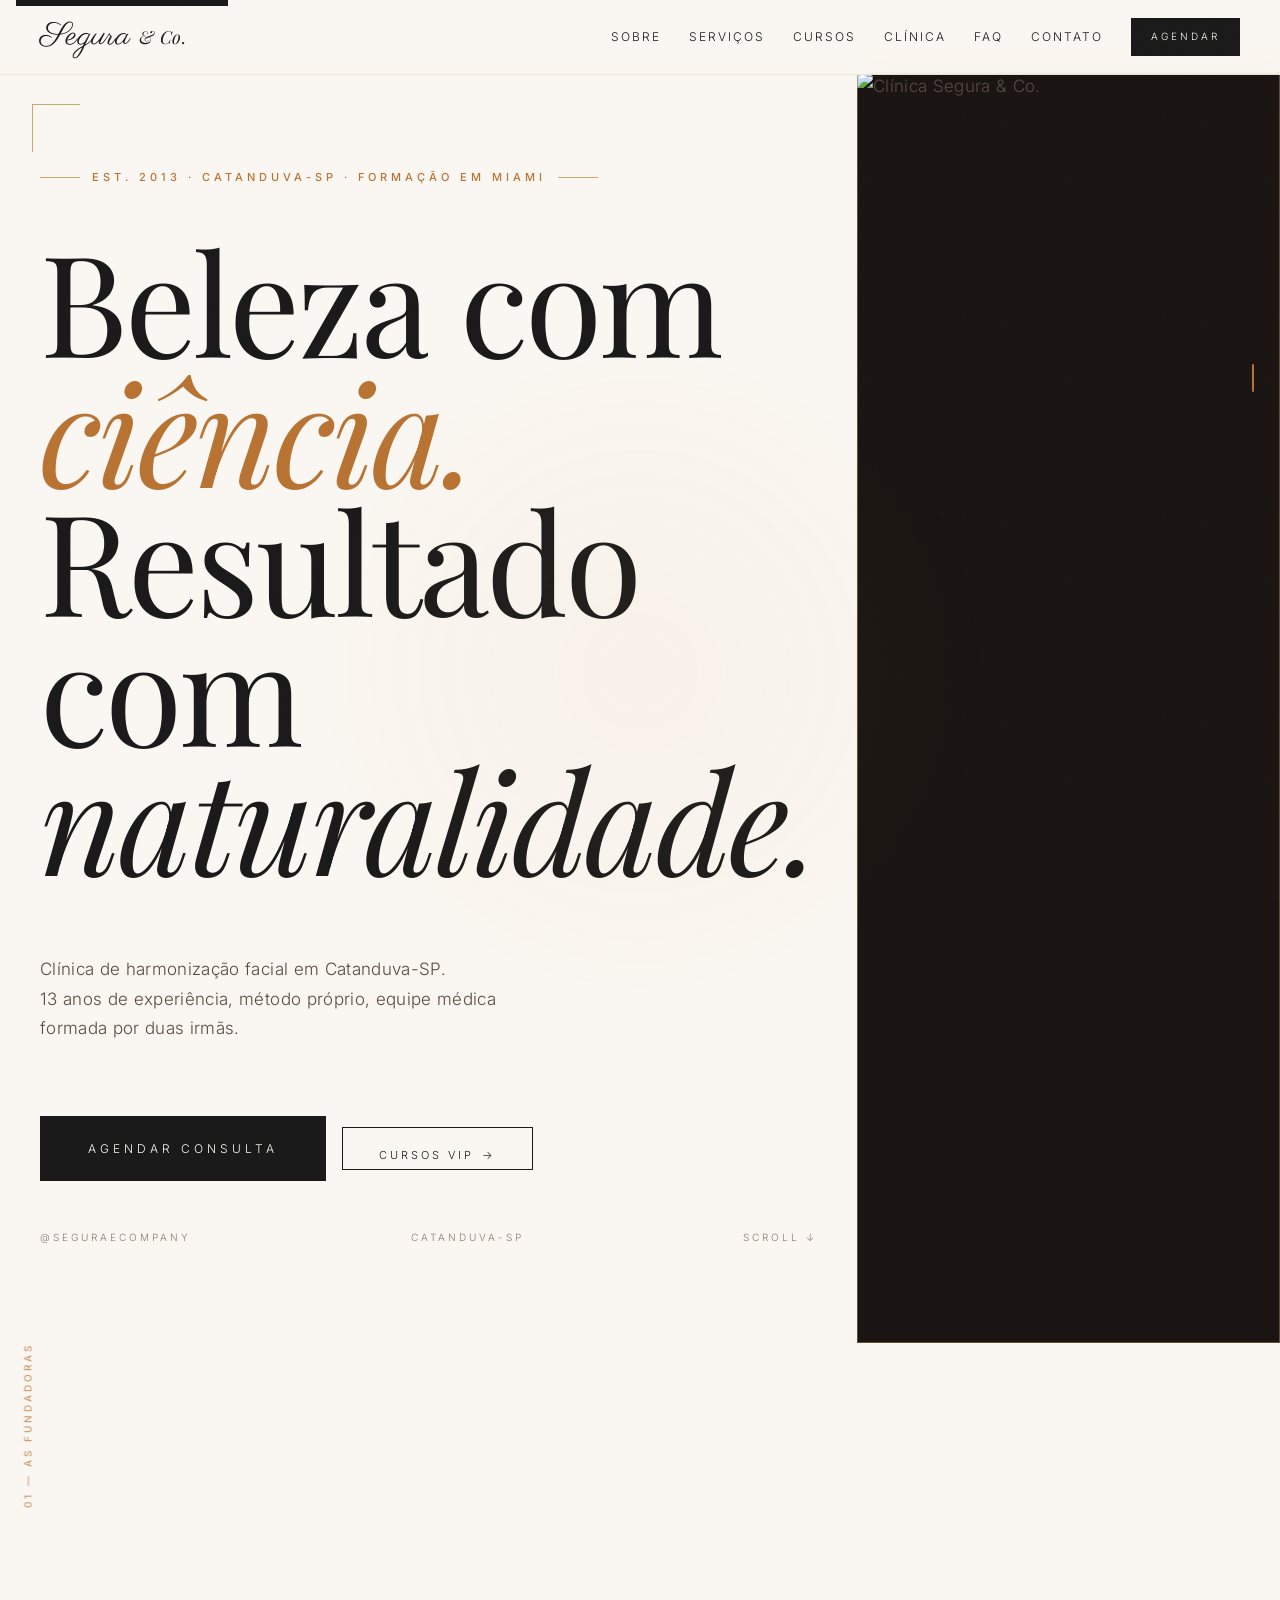
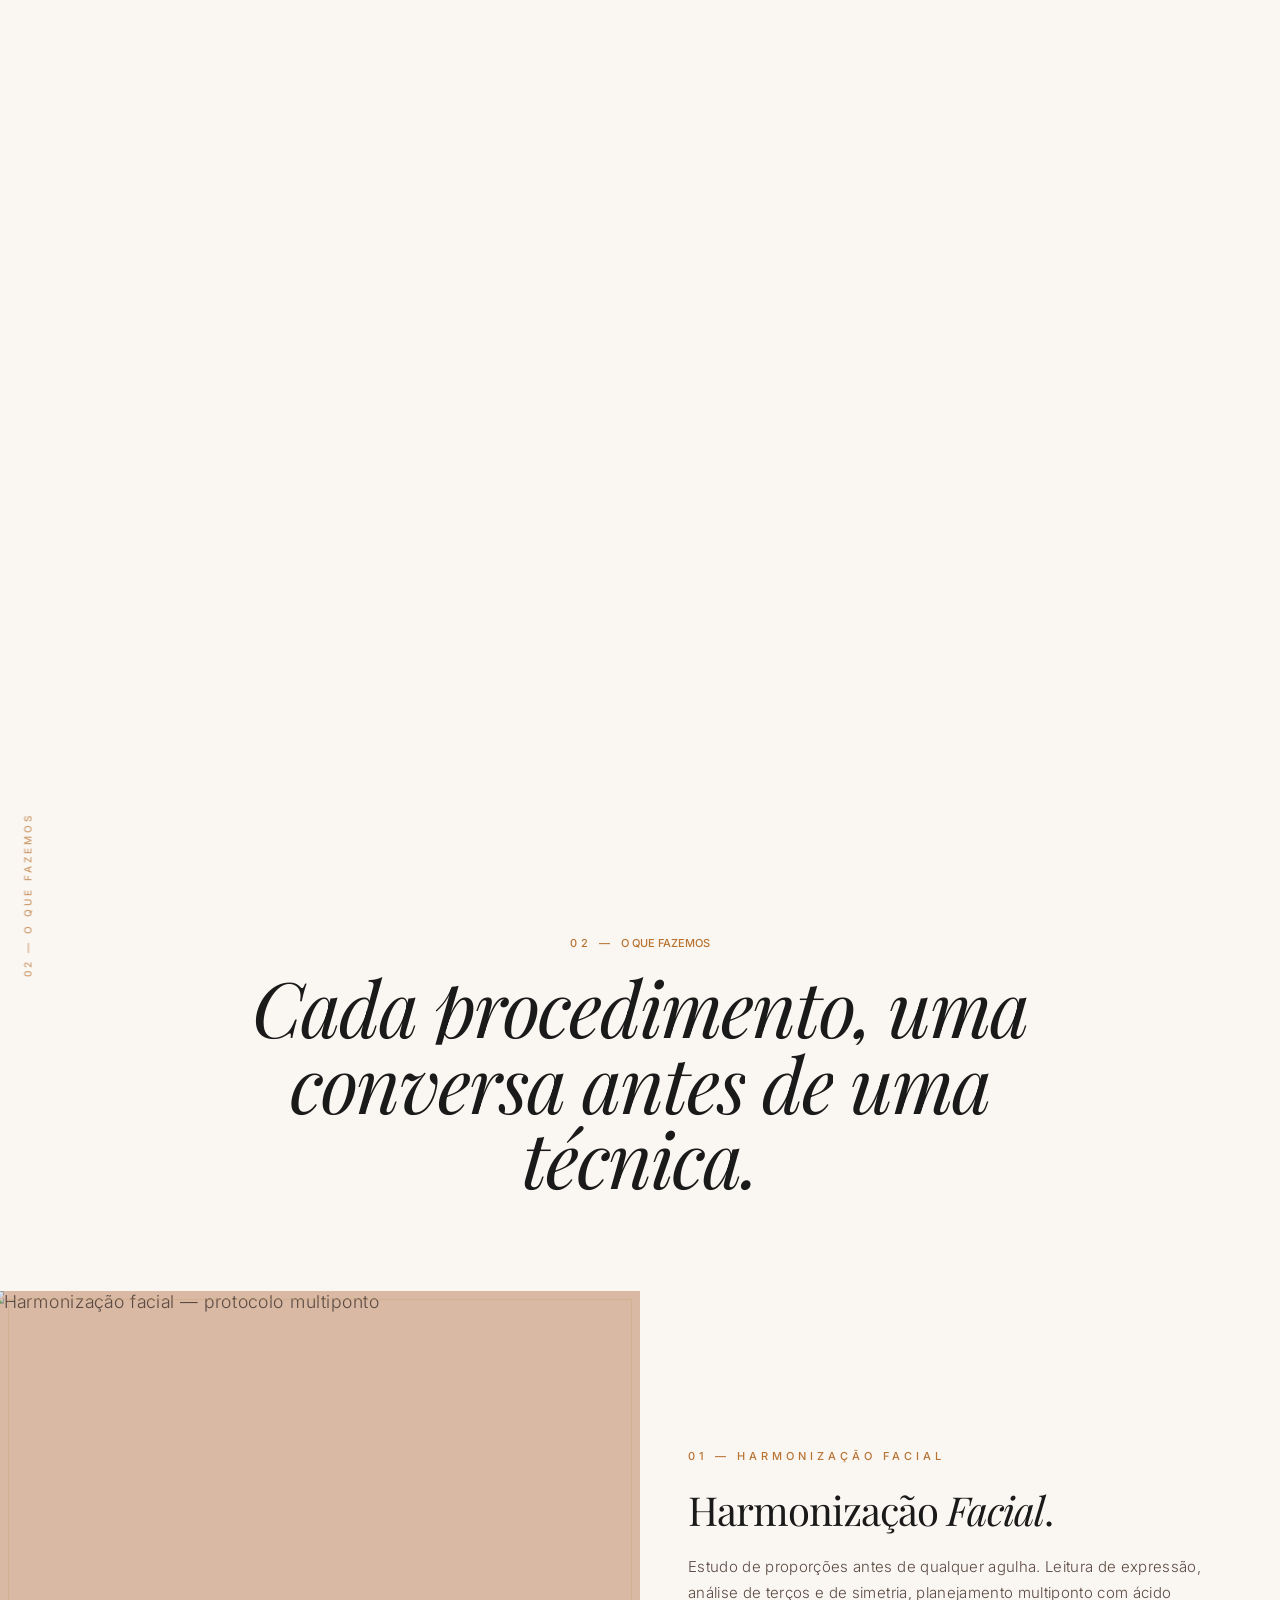
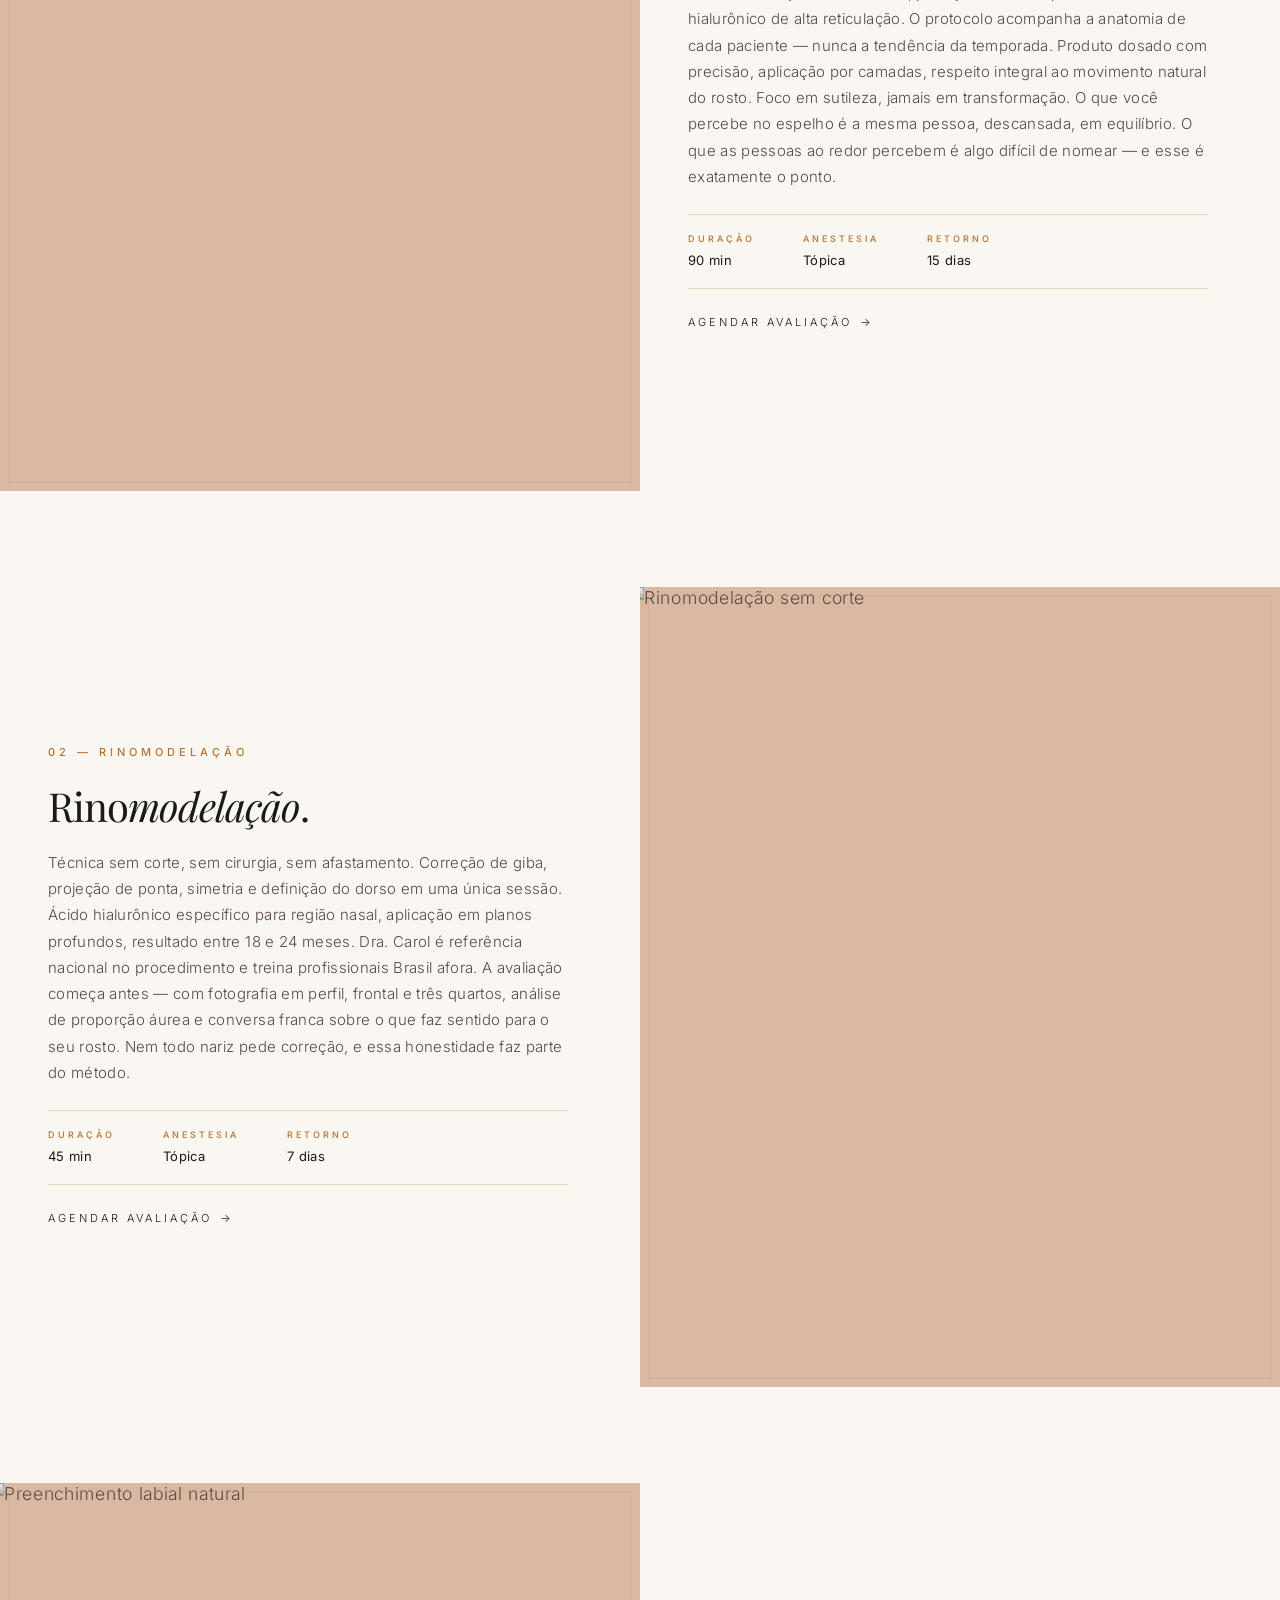
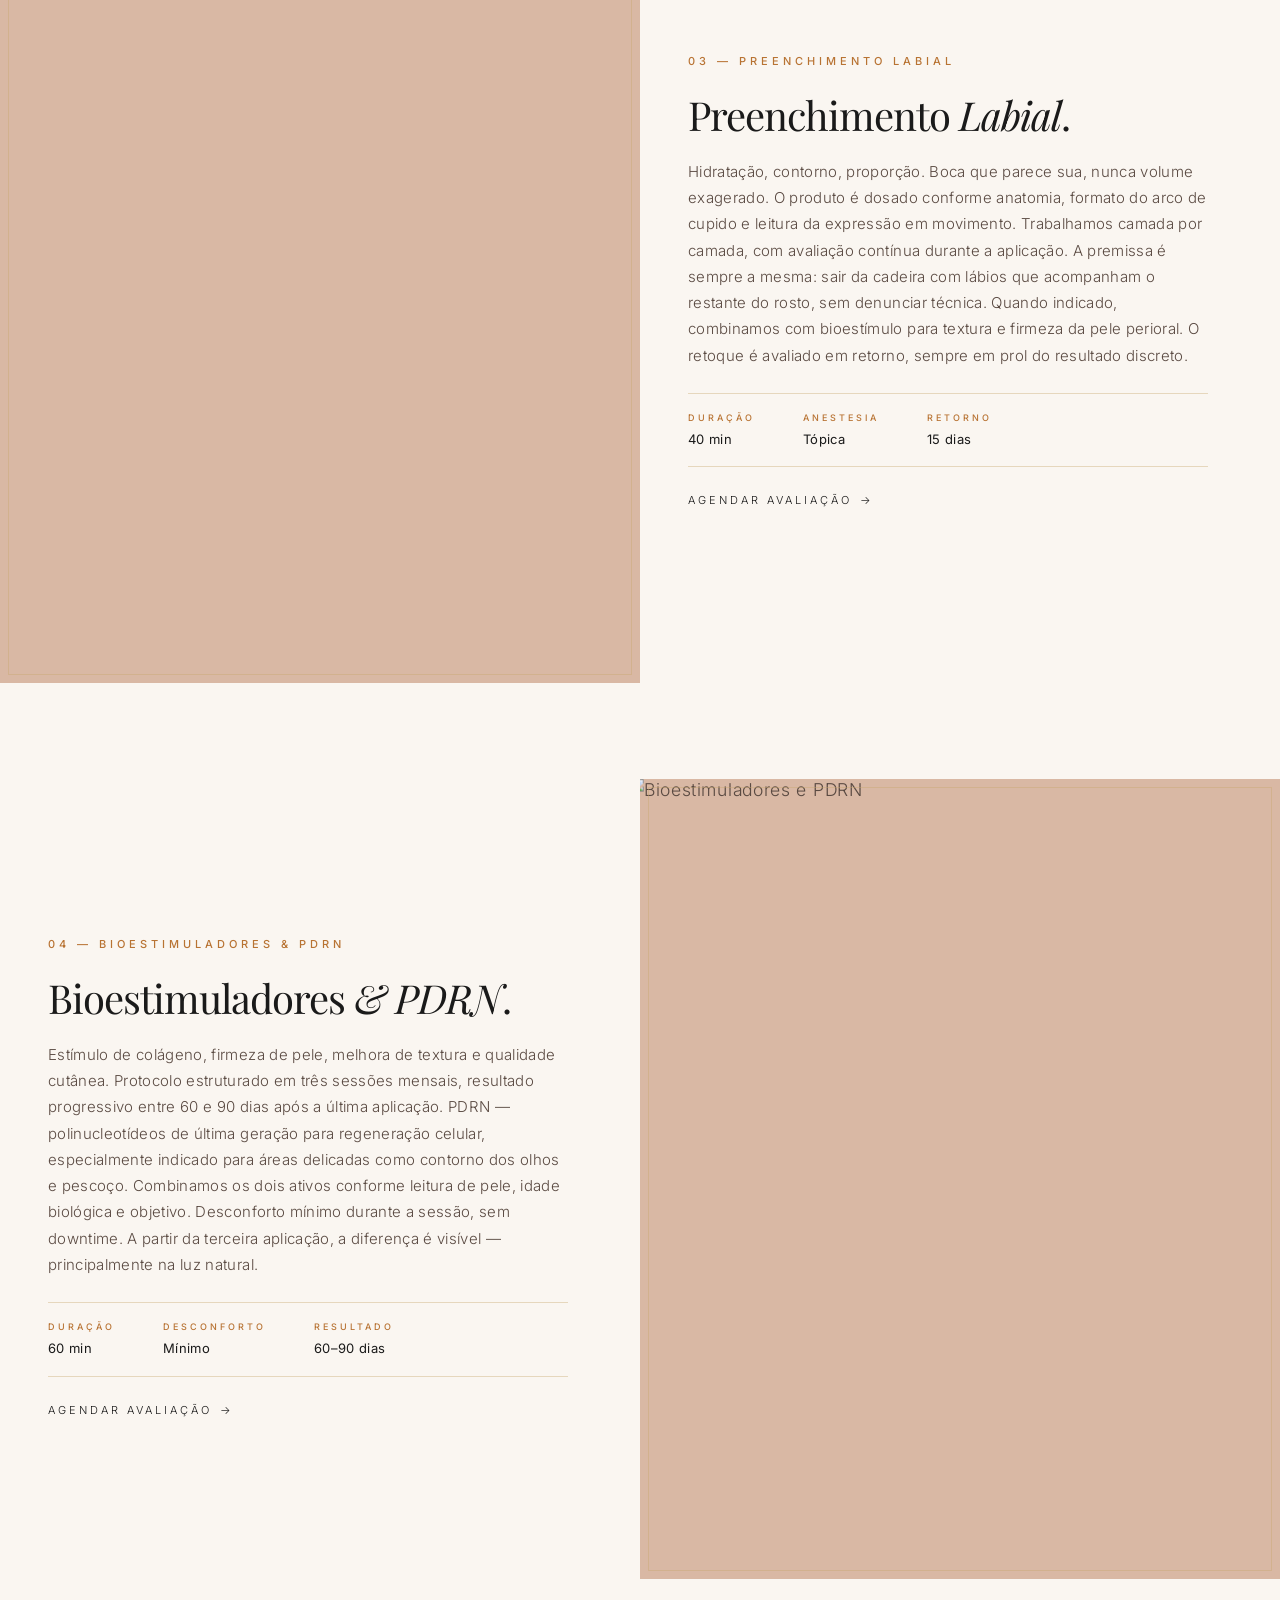
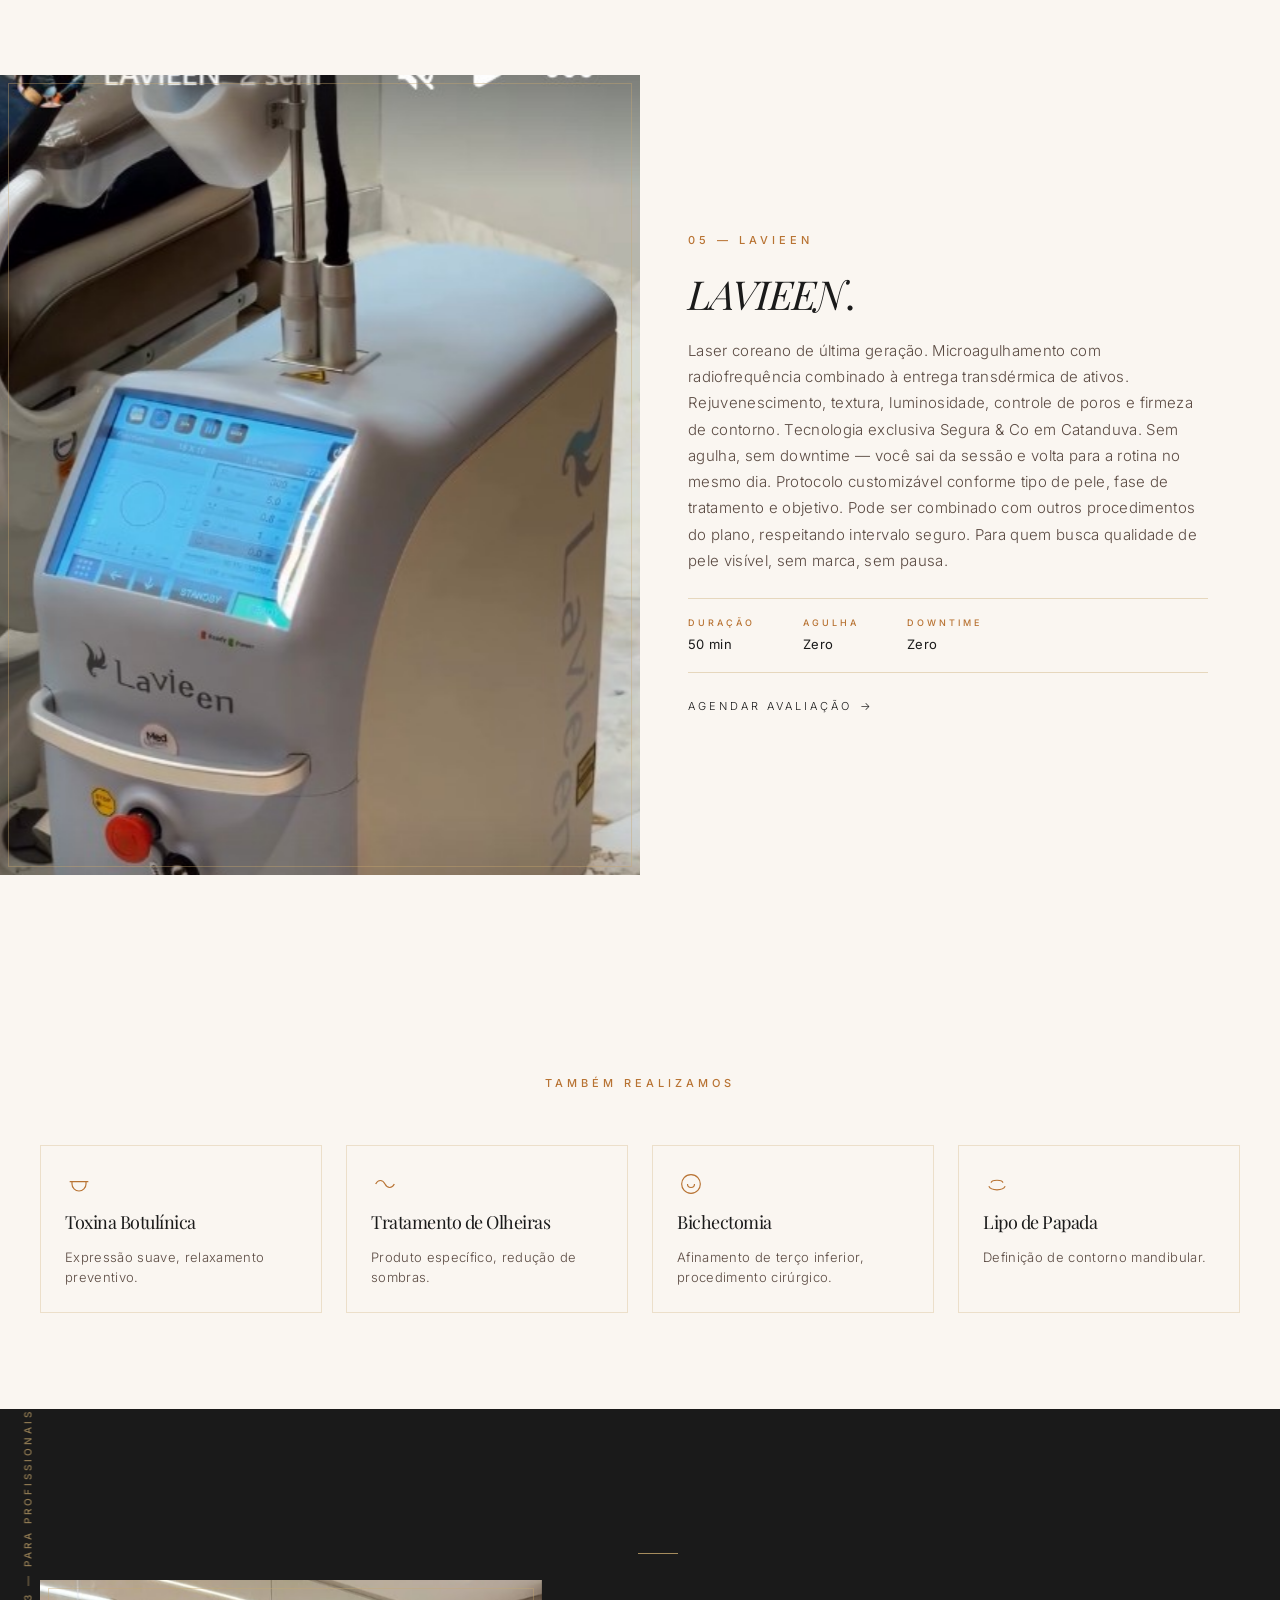
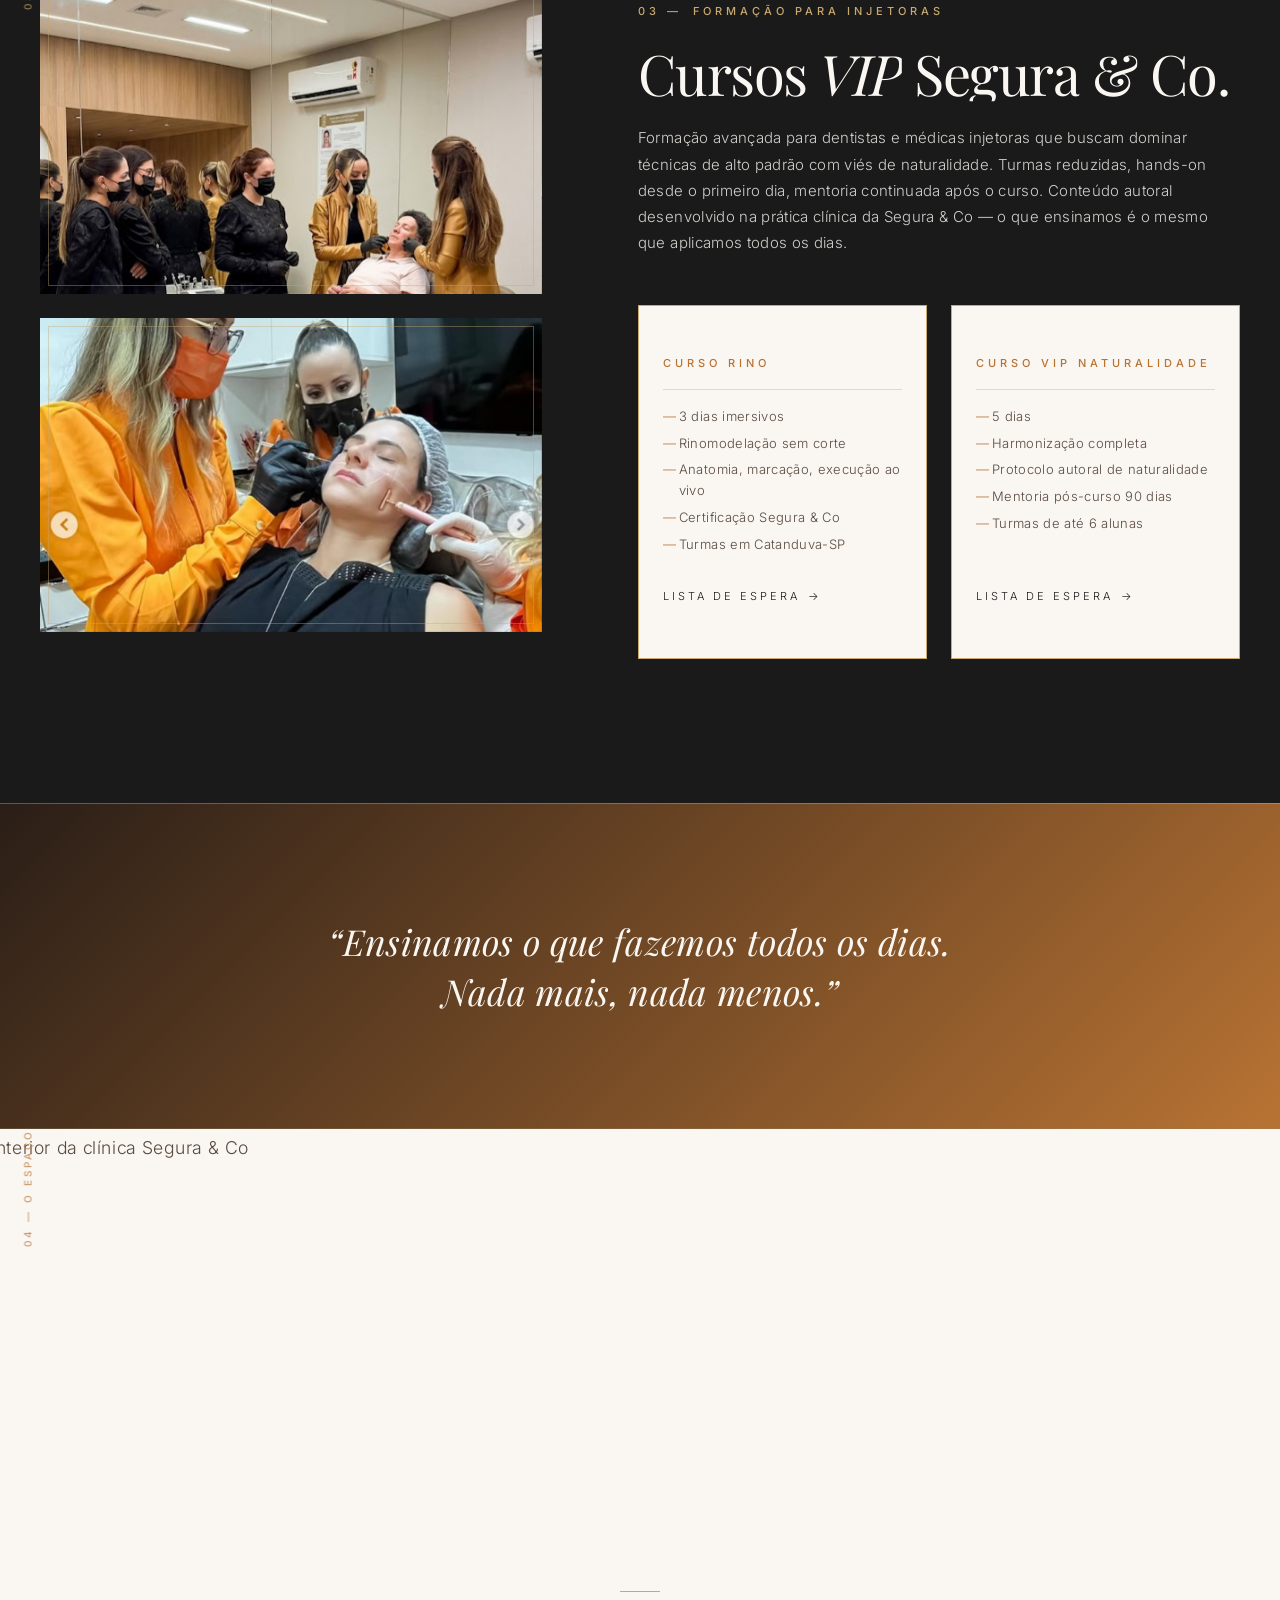
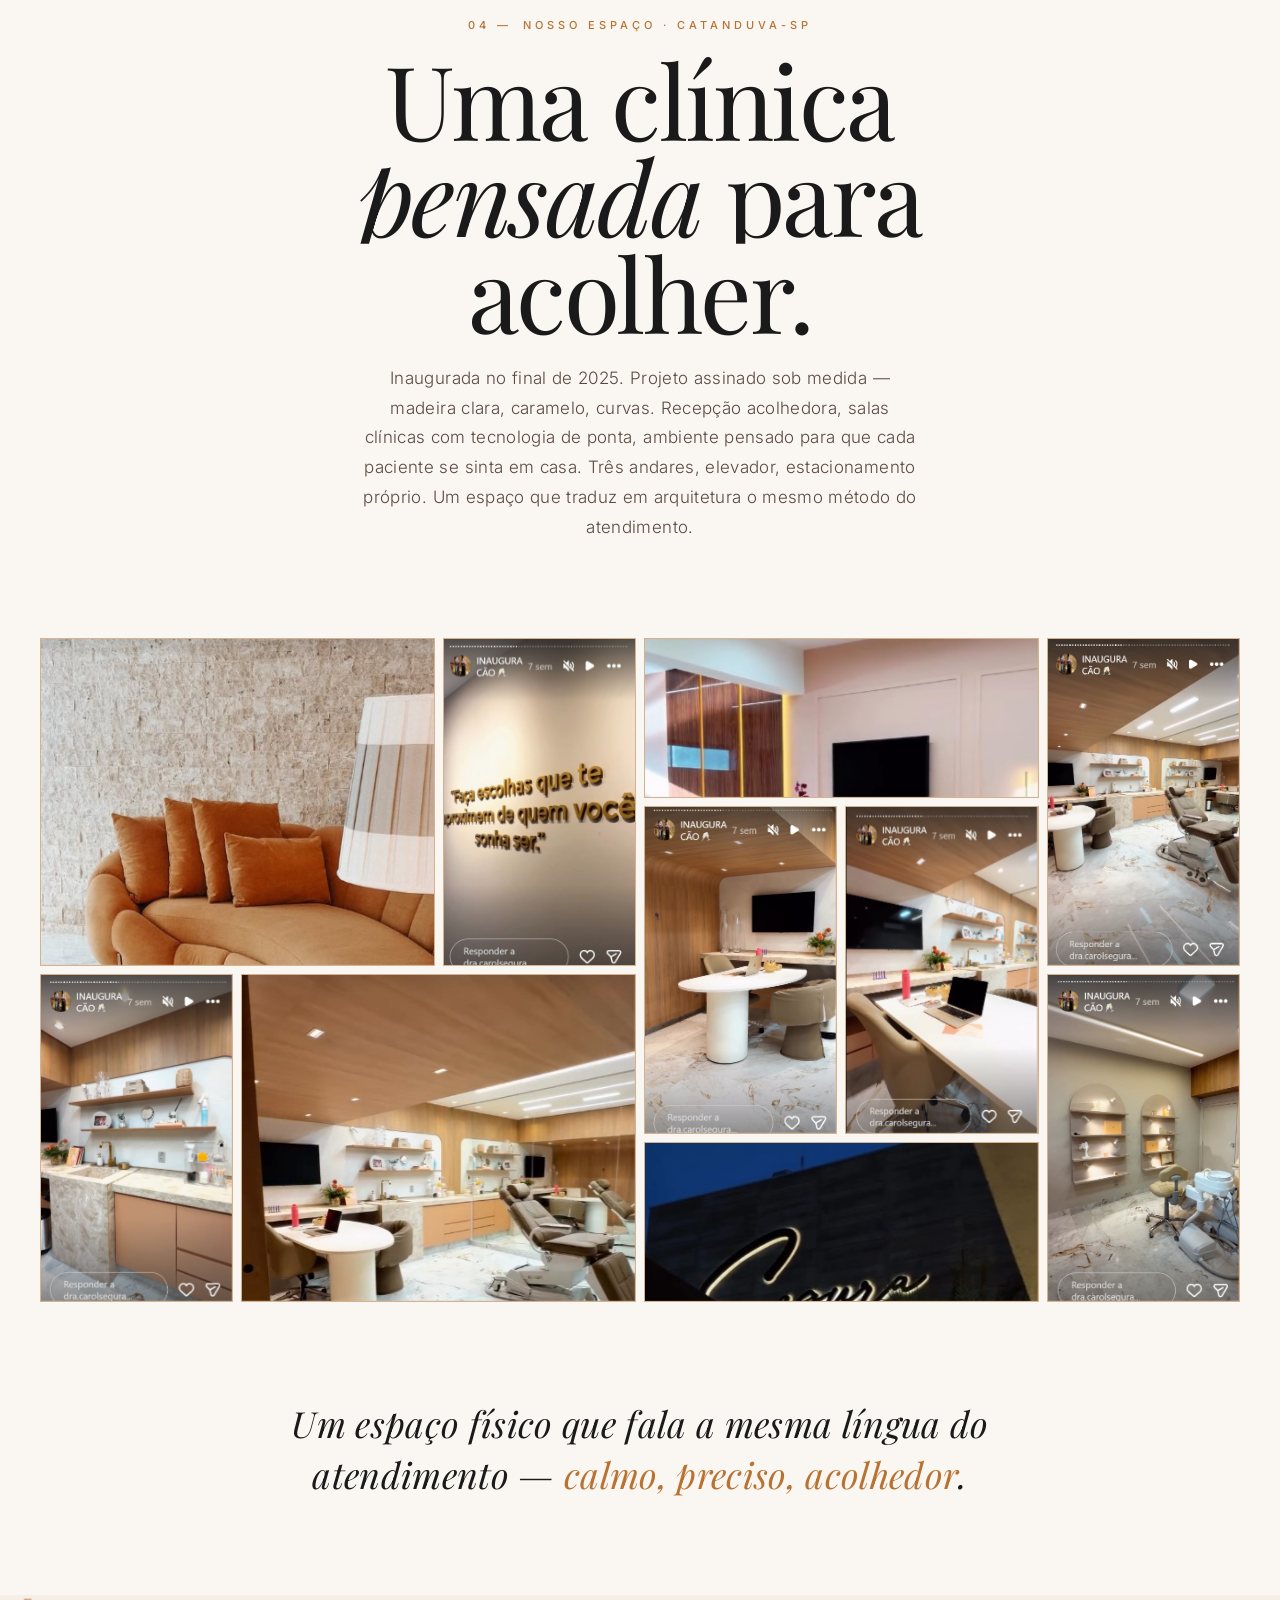
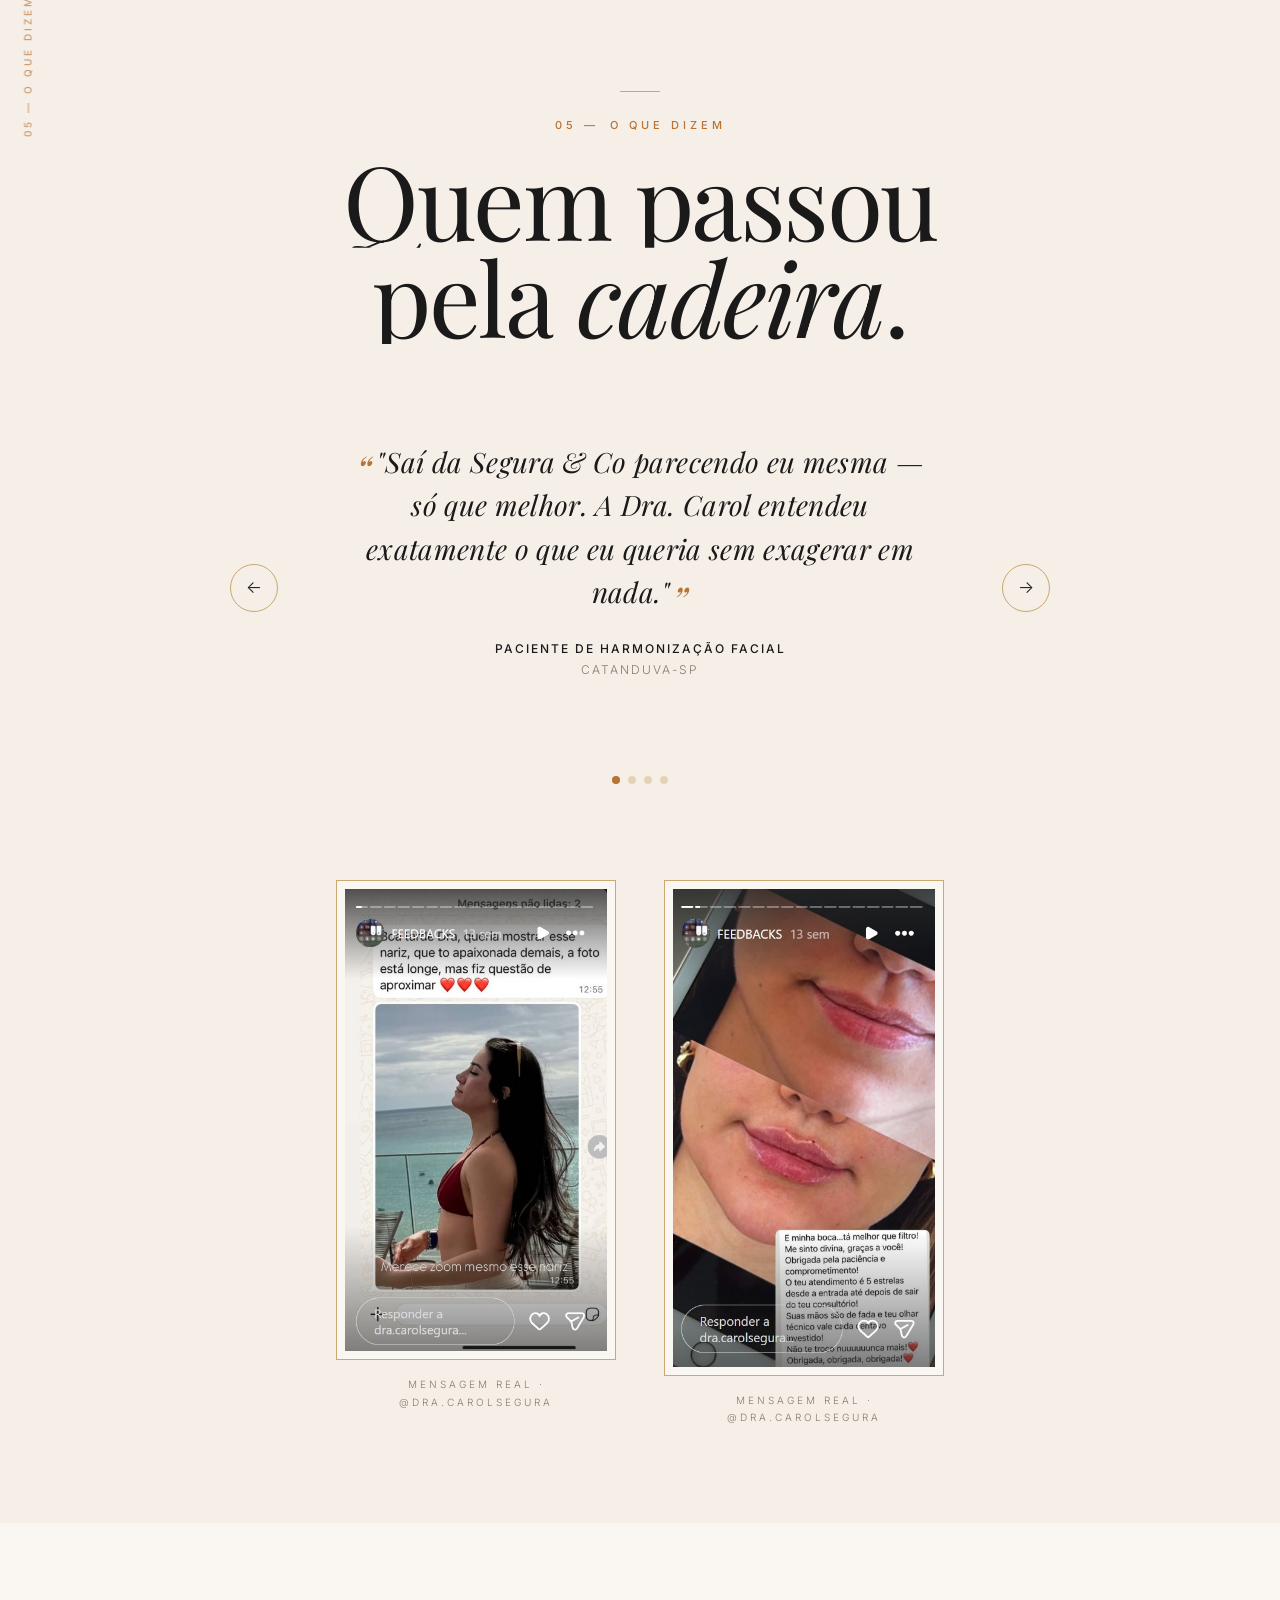
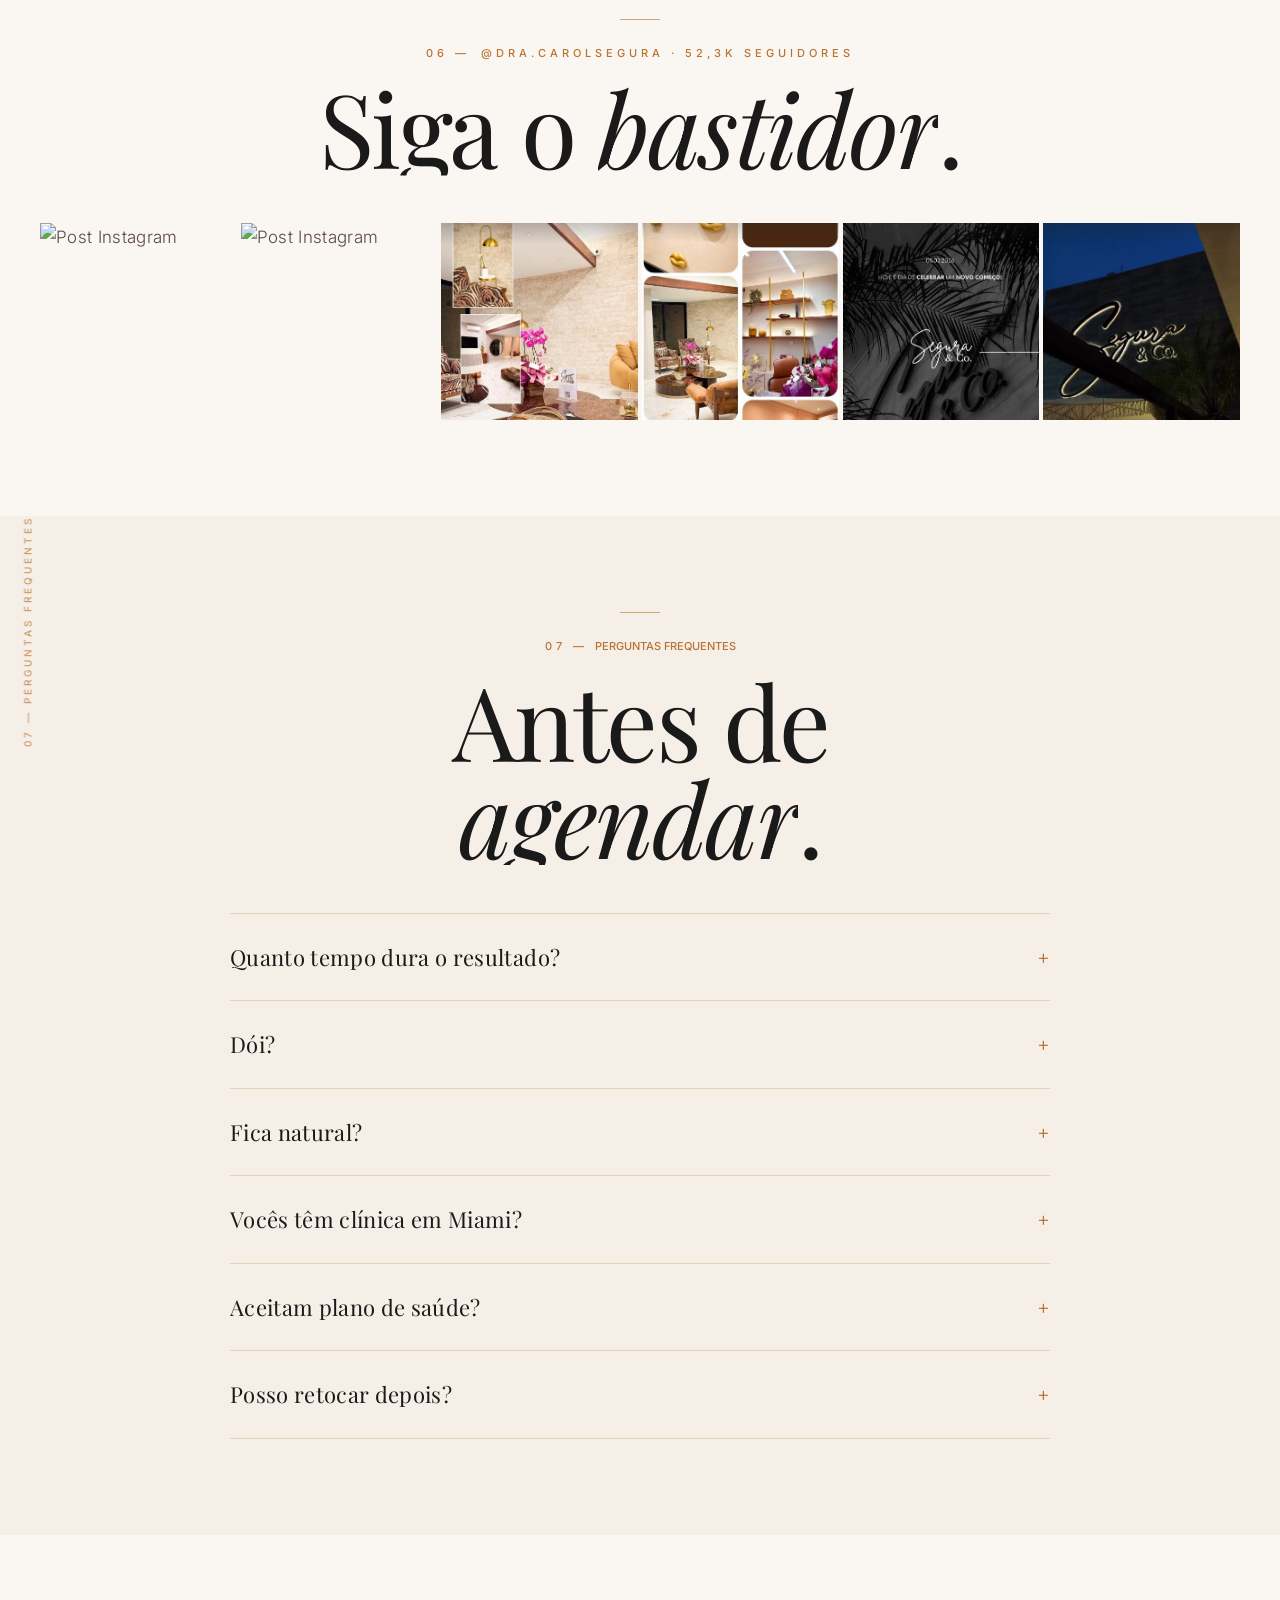
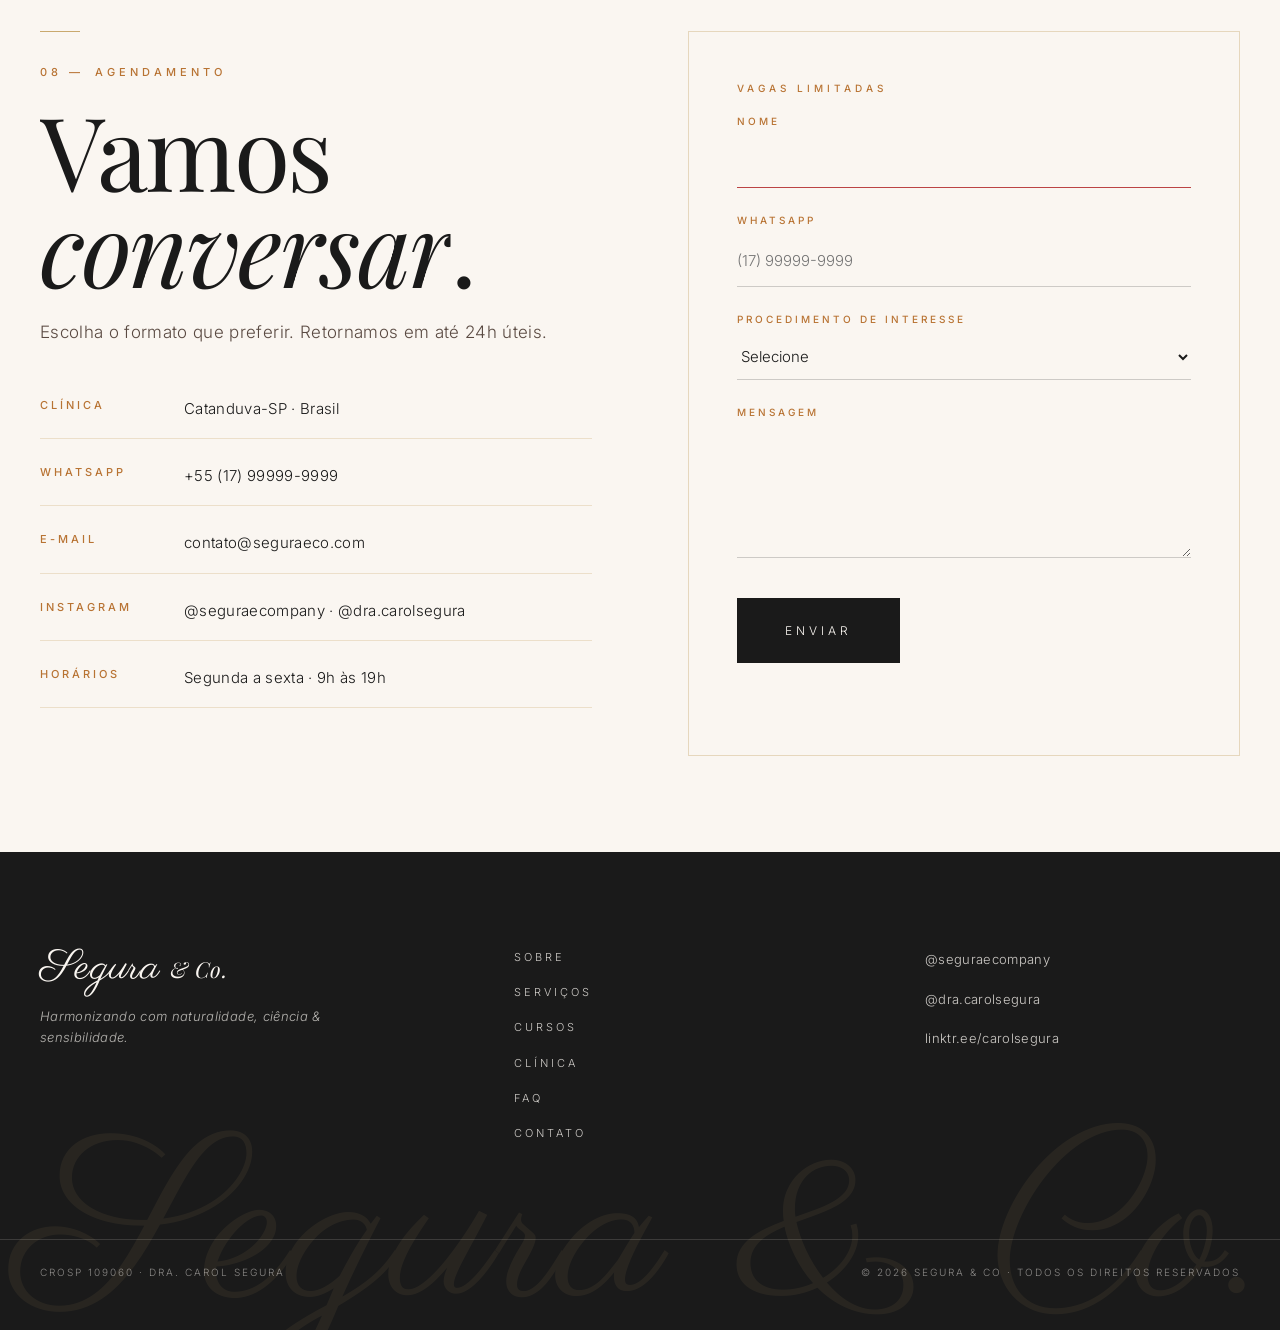
==== commit 7d4d0d4b: "feat: hero usa hero-inicio.png, object-position center" ====
--- a/index.html
+++ b/index.html
@@ -104,7 +104,7 @@
       </div>
     </div>
     <div class="hero__image hero__image--kenburns" data-reveal>
-      <img src="imagens/logo-parede.jpg" alt="Logo Segura & Co. em parede da clínica" width="900" height="1200">
+      <img src="imagens/hero-inicio.png" alt="Clínica Segura & Co." width="1600" height="2100">
     </div>
   </div>
 </section>
@@ -154,7 +154,7 @@
 
   <!-- 5 editorial zigzag blocks -->
   <article class="proc-block" data-reveal>
-    <div class="proc-block__image"><img src="https://images.unsplash.com/photo-1570172619644-dfd03ed5d881?w=900&q=80&auto=format&fit=crop" alt="Harmonização facial — protocolo multiponto" loading="lazy" width="900" height="1100"></div>
+    <div class="proc-block__image"><img src="imagens/harmonizacao.png" alt="Harmonização facial — protocolo multiponto" loading="lazy" width="900" height="1100"></div>
     <div class="proc-block__body">
       <span class="label proc-block__label" data-letter-spread>01 — Harmonização Facial</span>
       <h3 class="h-serif proc-block__title">Harmonização <em class="italic">Facial</em>.</h3>
@@ -169,7 +169,7 @@
   </article>
 
   <article class="proc-block proc-block--reverse" data-reveal>
-    <div class="proc-block__image"><img src="https://images.unsplash.com/photo-1522337360788-8b13dee7a37e?w=900&q=80&auto=format&fit=crop" alt="Rinomodelação sem corte" loading="lazy" width="900" height="1100"></div>
+    <div class="proc-block__image"><img src="imagens/rinomodelacao.png" alt="Rinomodelação sem corte" loading="lazy" width="900" height="1100"></div>
     <div class="proc-block__body">
       <span class="label proc-block__label" data-letter-spread>02 — Rinomodelação</span>
       <h3 class="h-serif proc-block__title">Rino<em class="italic">modelação</em>.</h3>
@@ -184,7 +184,7 @@
   </article>
 
   <article class="proc-block" data-reveal>
-    <div class="proc-block__image"><img src="https://images.unsplash.com/photo-1588006173527-5d0dce7d1fc9?w=900&q=80&auto=format&fit=crop" alt="Preenchimento labial natural" loading="lazy" width="900" height="1100"></div>
+    <div class="proc-block__image"><img src="imagens/preenchimento-labial.jpg" alt="Preenchimento labial natural" loading="lazy" width="900" height="1100"></div>
     <div class="proc-block__body">
       <span class="label proc-block__label" data-letter-spread>03 — Preenchimento Labial</span>
       <h3 class="h-serif proc-block__title">Preenchimento <em class="italic">Labial</em>.</h3>
@@ -199,7 +199,7 @@
   </article>
 
   <article class="proc-block proc-block--reverse" data-reveal>
-    <div class="proc-block__image"><img src="https://images.unsplash.com/photo-1596462502278-27bfdc403348?w=900&q=80&auto=format&fit=crop" alt="Bioestimuladores e PDRN" loading="lazy" width="900" height="1100"></div>
+    <div class="proc-block__image"><img src="imagens/bioestimuldaores.jpg" alt="Bioestimuladores e PDRN" loading="lazy" width="900" height="1100"></div>
     <div class="proc-block__body">
       <span class="label proc-block__label" data-letter-spread>04 — Bioestimuladores &amp; PDRN</span>
       <h3 class="h-serif proc-block__title">Bioestimuladores <em class="italic">&amp; PDRN</em>.</h3>
@@ -307,7 +307,7 @@
   <section id="clinica" class="clinica" aria-labelledby="clinica-title" data-section="clinica">
   <div class="section-sticky-label" aria-hidden="true"><span>04 — O espaço</span></div>
   <div class="clinica__hero" data-reveal>
-    <img src="https://images.unsplash.com/photo-1629909613654-28e377c37b09?w=2100&q=85&auto=format&fit=crop" alt="Interior da clínica Segura & Co" loading="lazy" width="2100" height="600">
+    <img src="imagens/clinica__hero.png" alt="Interior da clínica Segura & Co" loading="lazy" width="2100" height="600">
   </div>
   <div class="container">
     <div class="clinica__header" data-reveal>
--- a/styles.css
+++ b/styles.css
@@ -399,7 +399,7 @@
   width: 100%;
   height: 100%;
   object-fit: cover;
-  object-position: center 75%;
+  object-position: center;
   will-change: transform;
 }
 .hero__image::after {
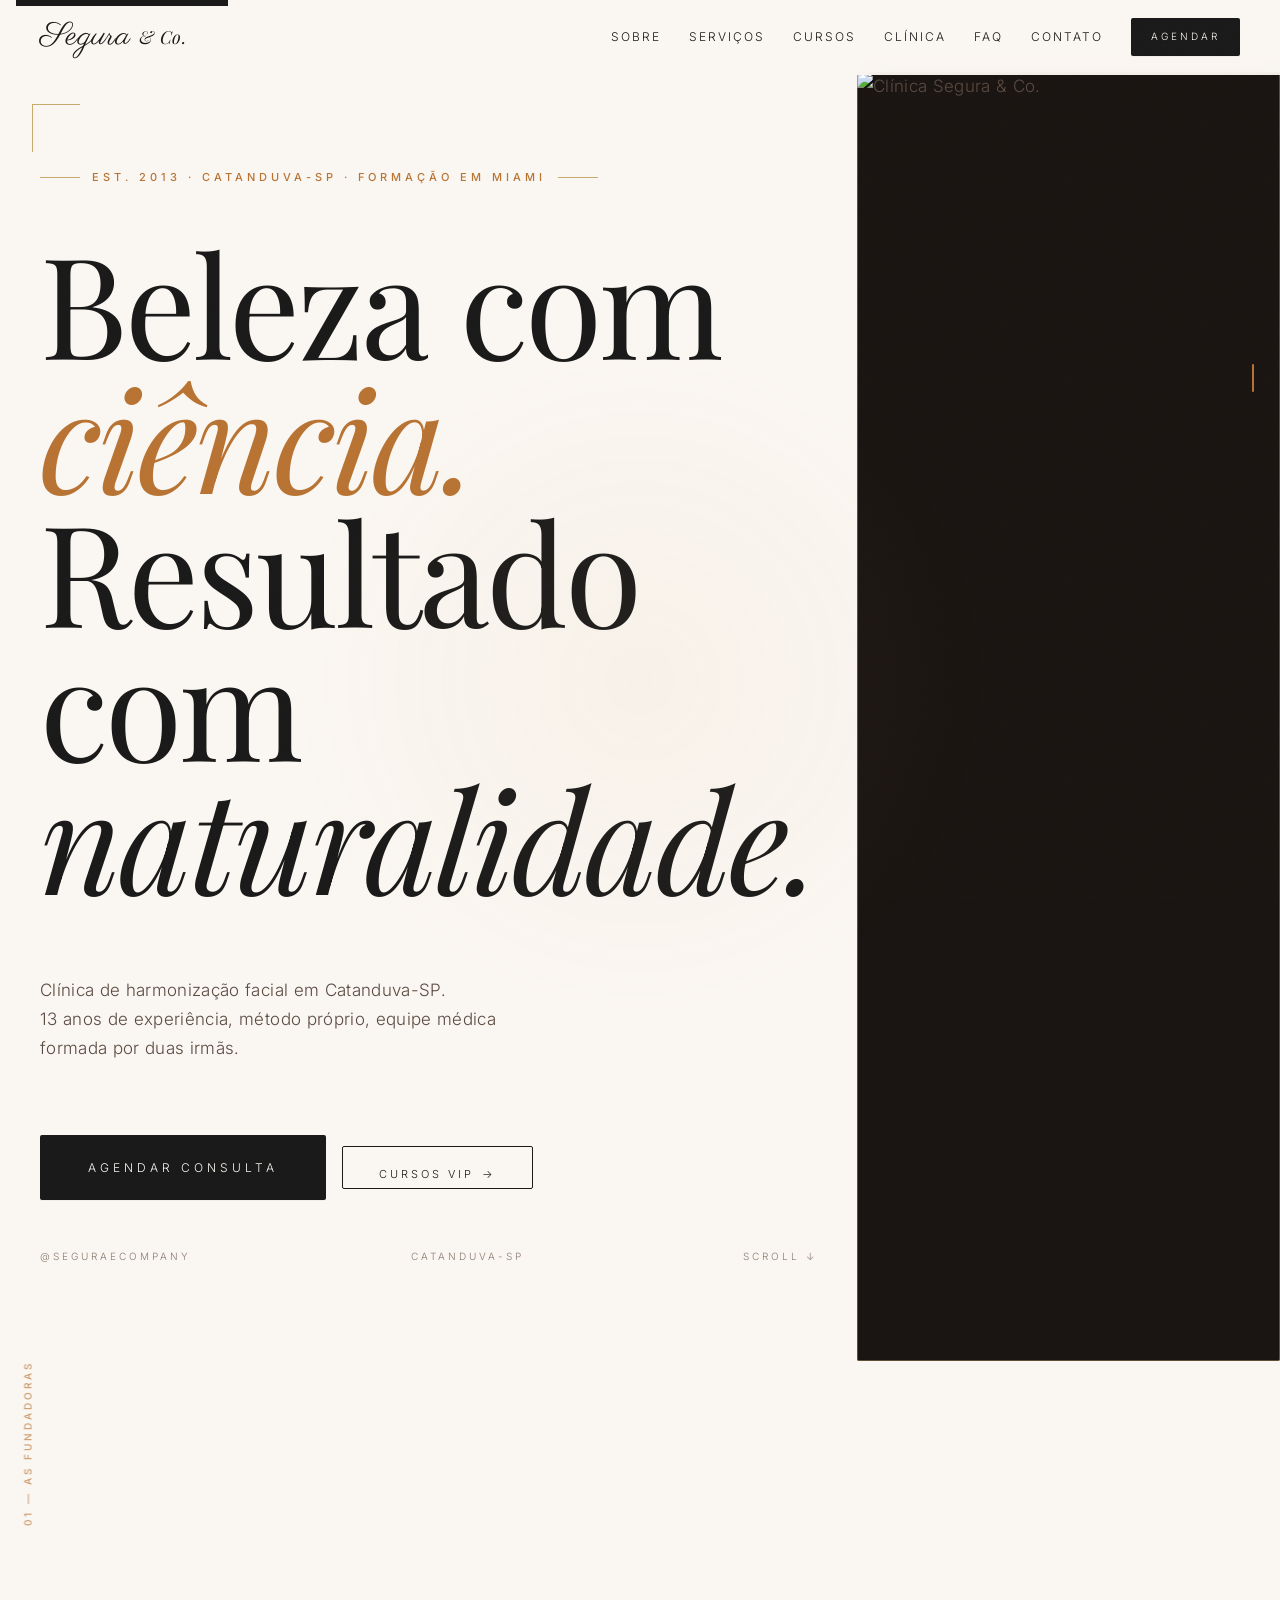
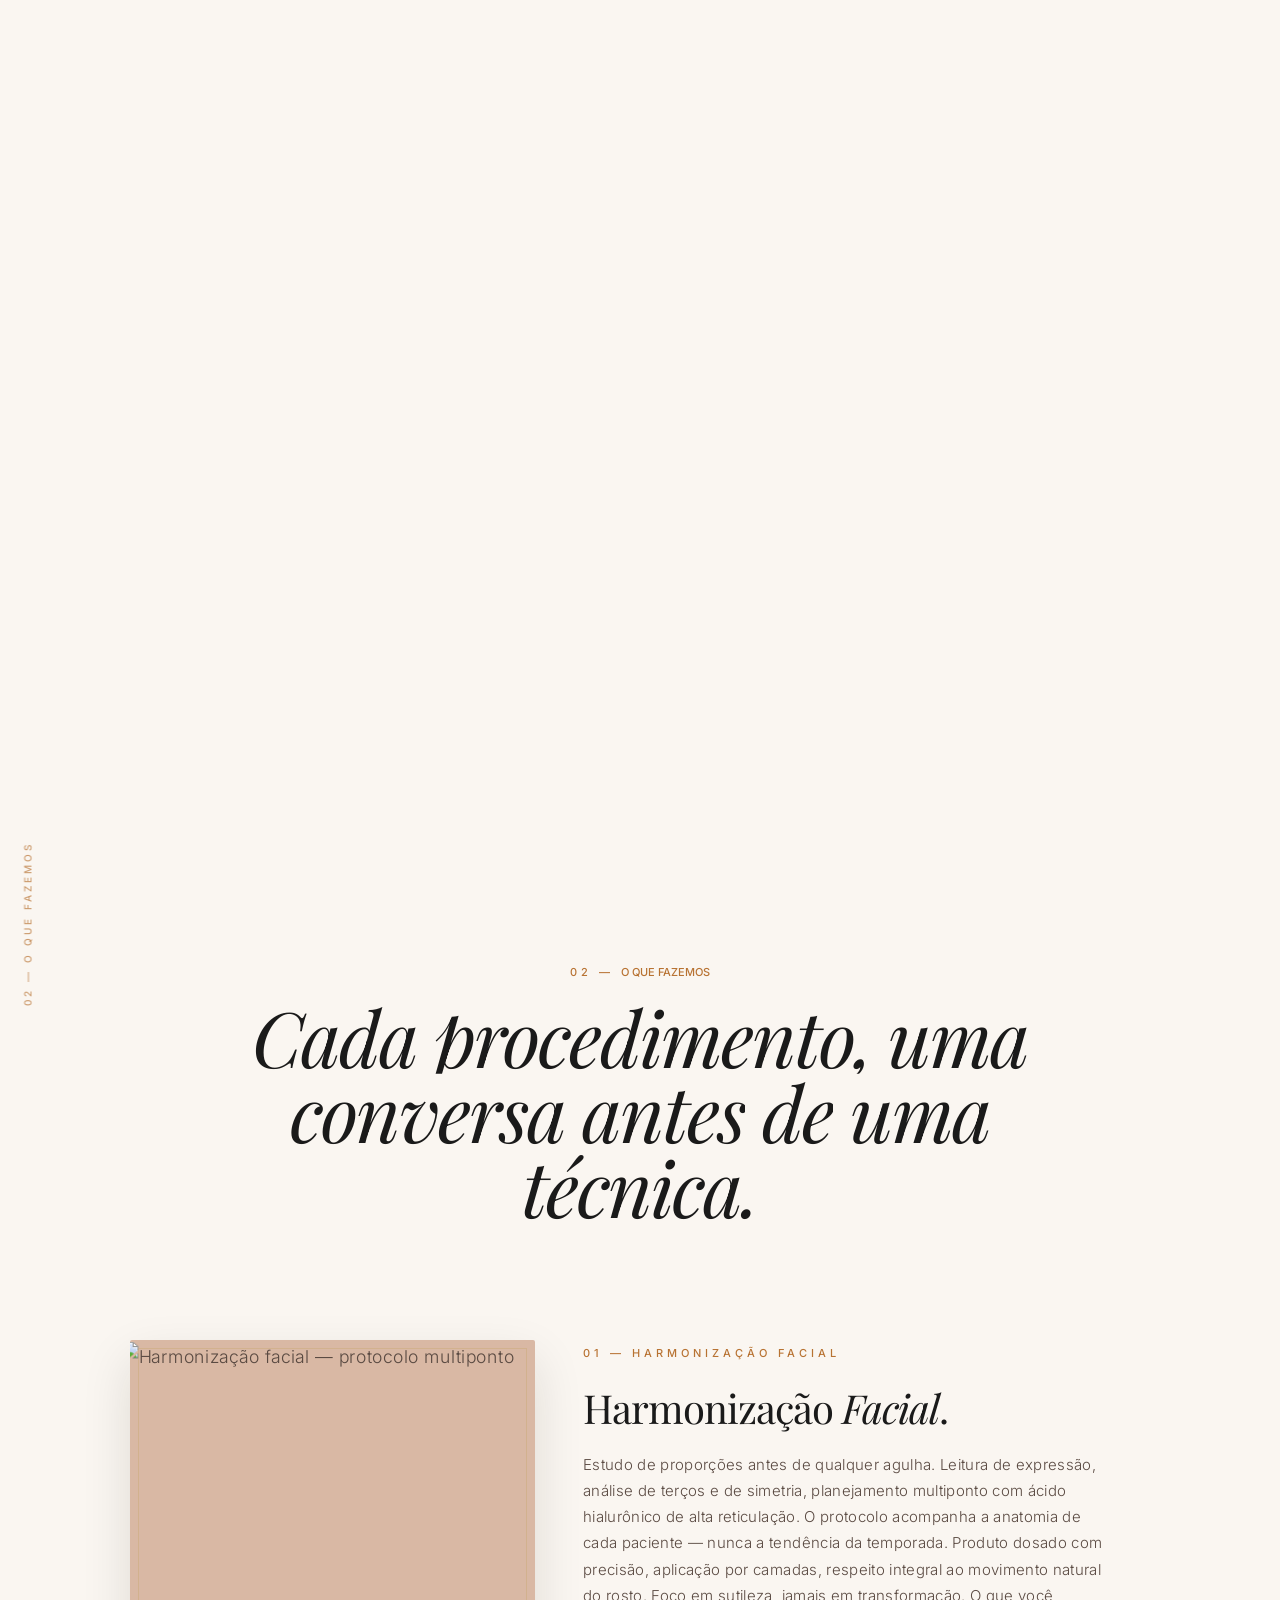
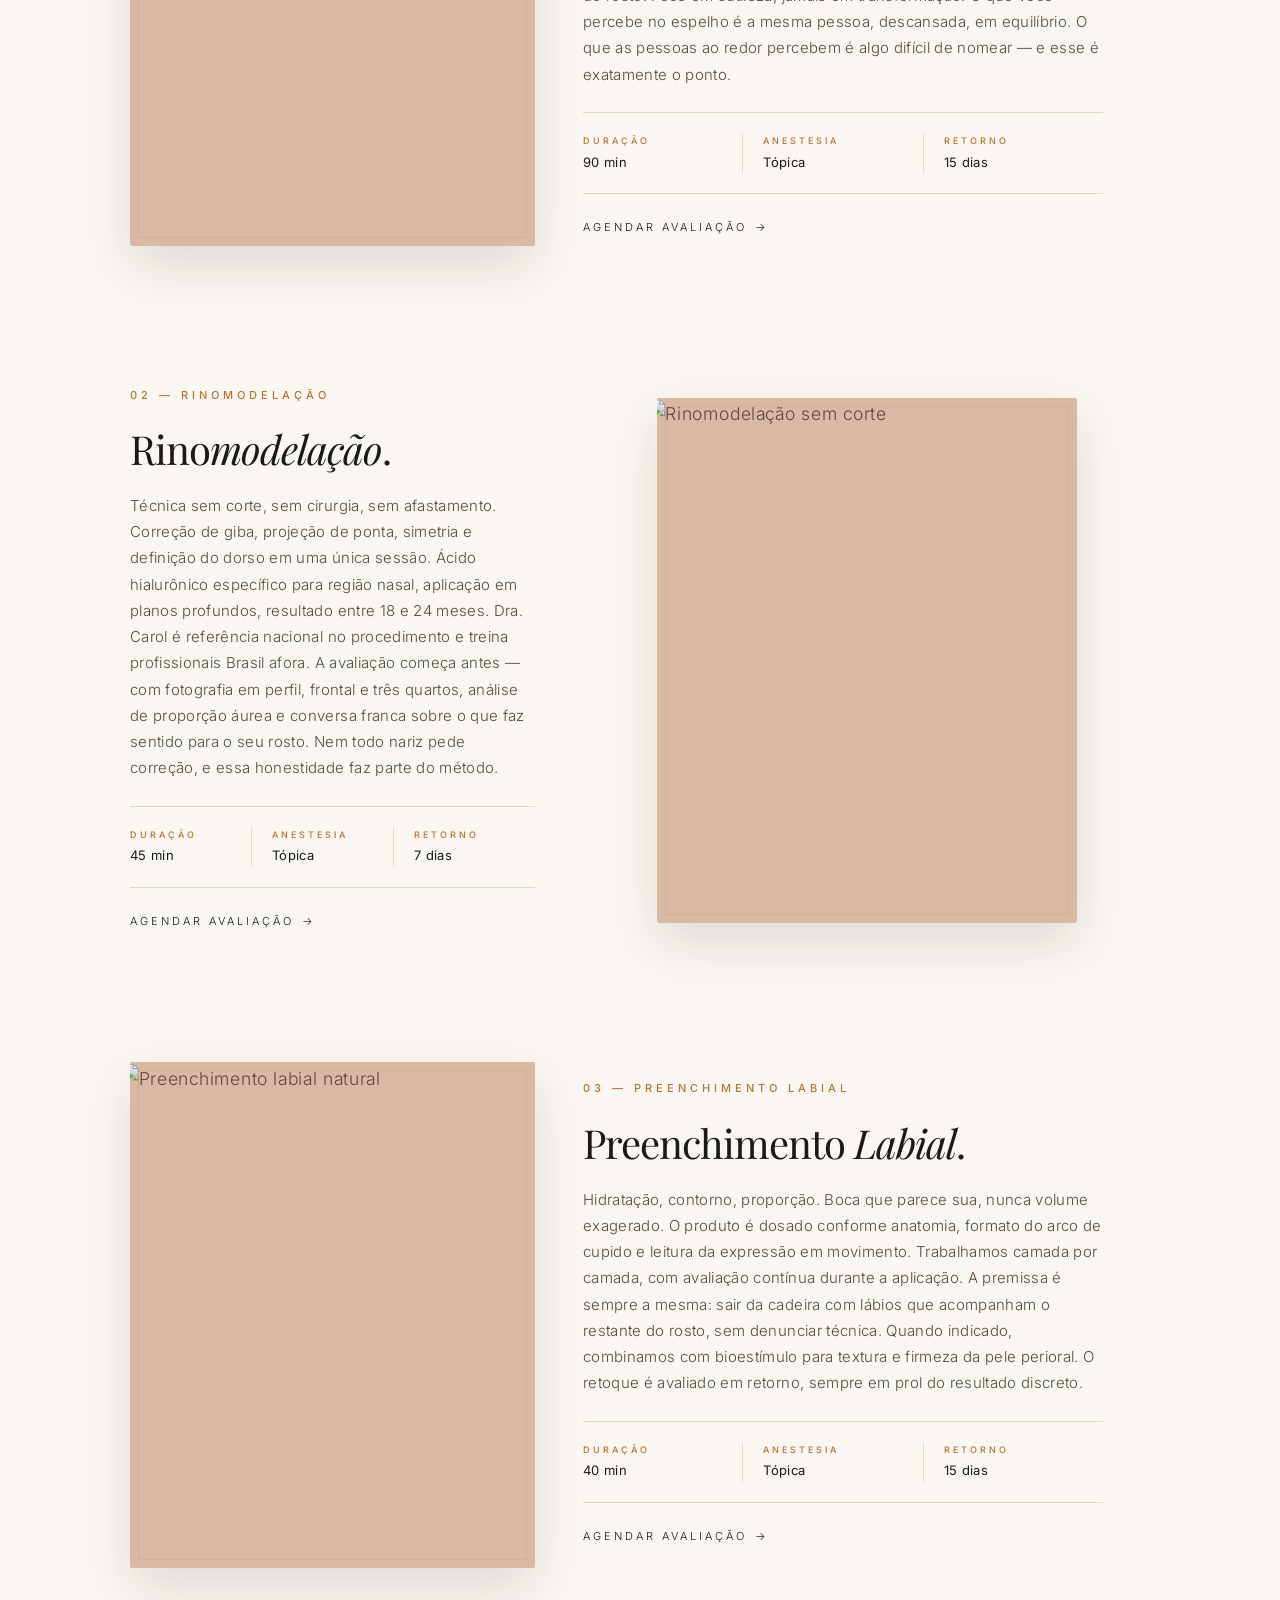
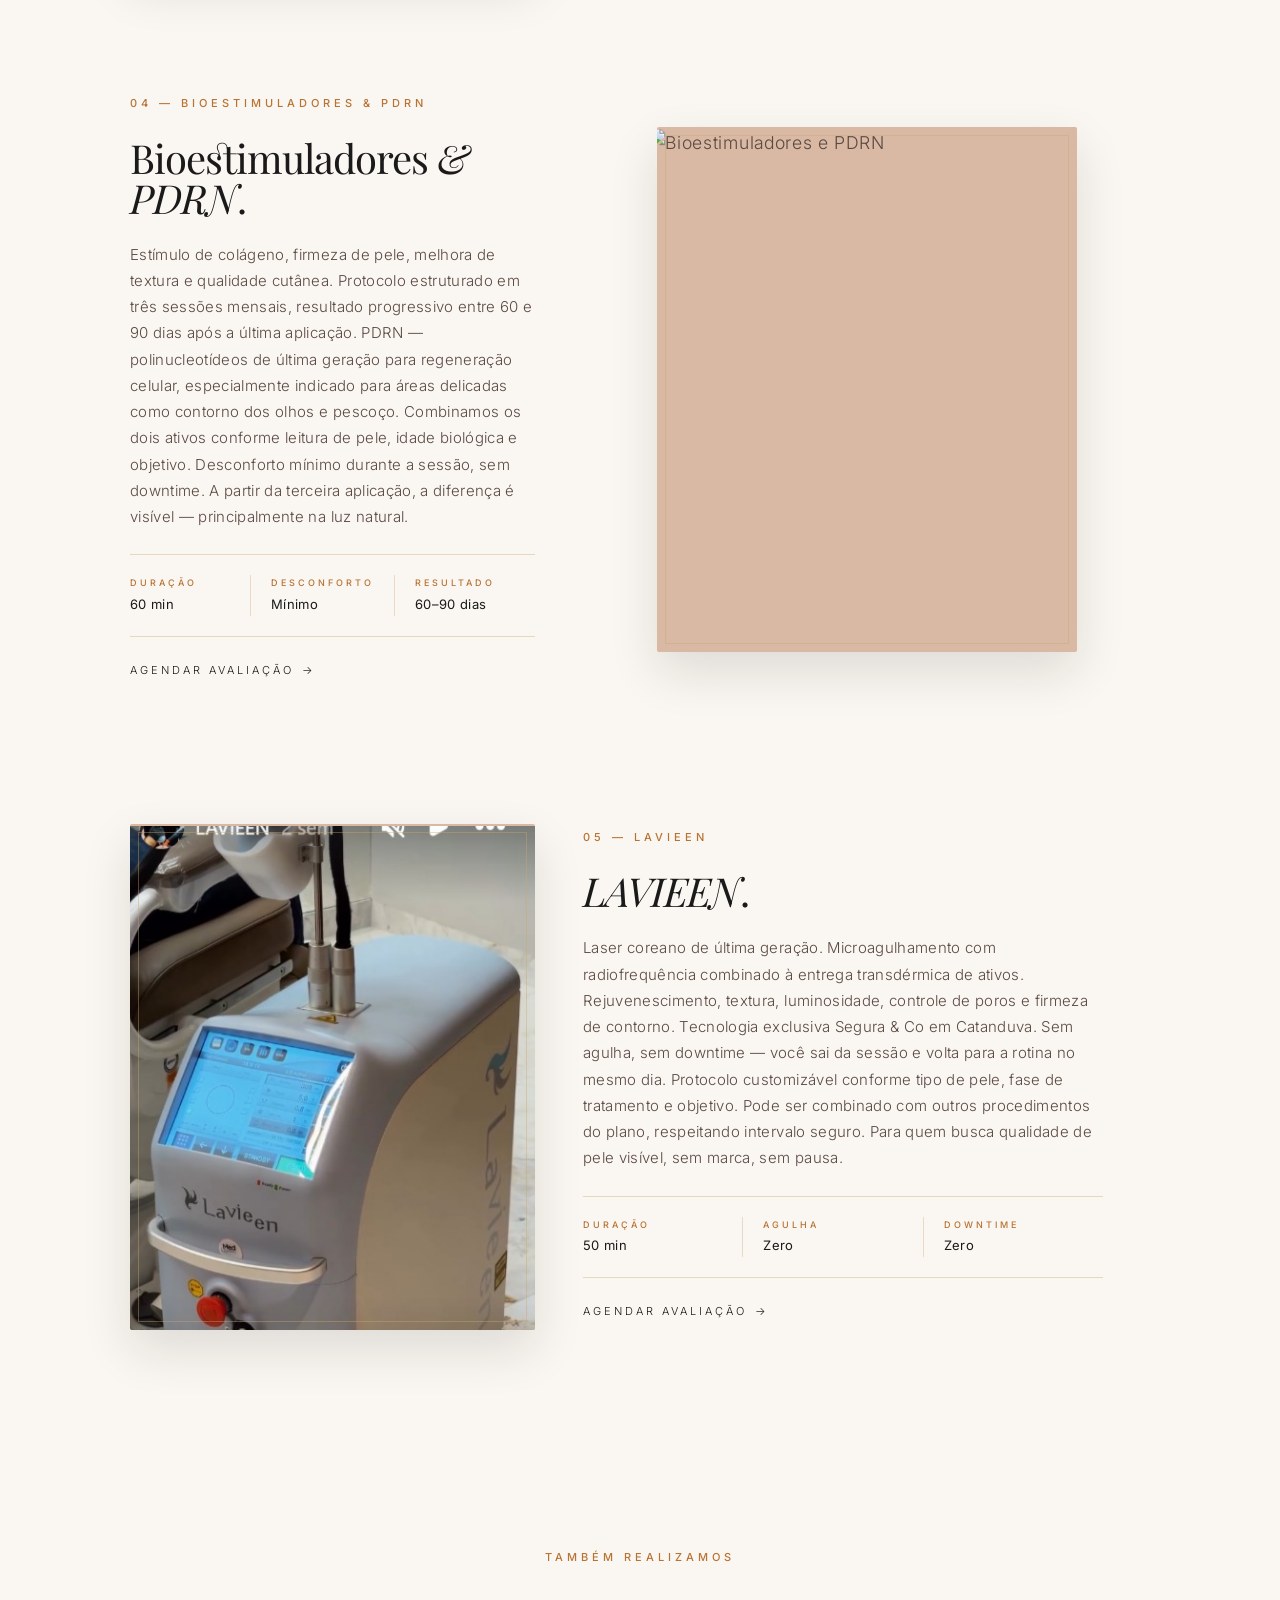
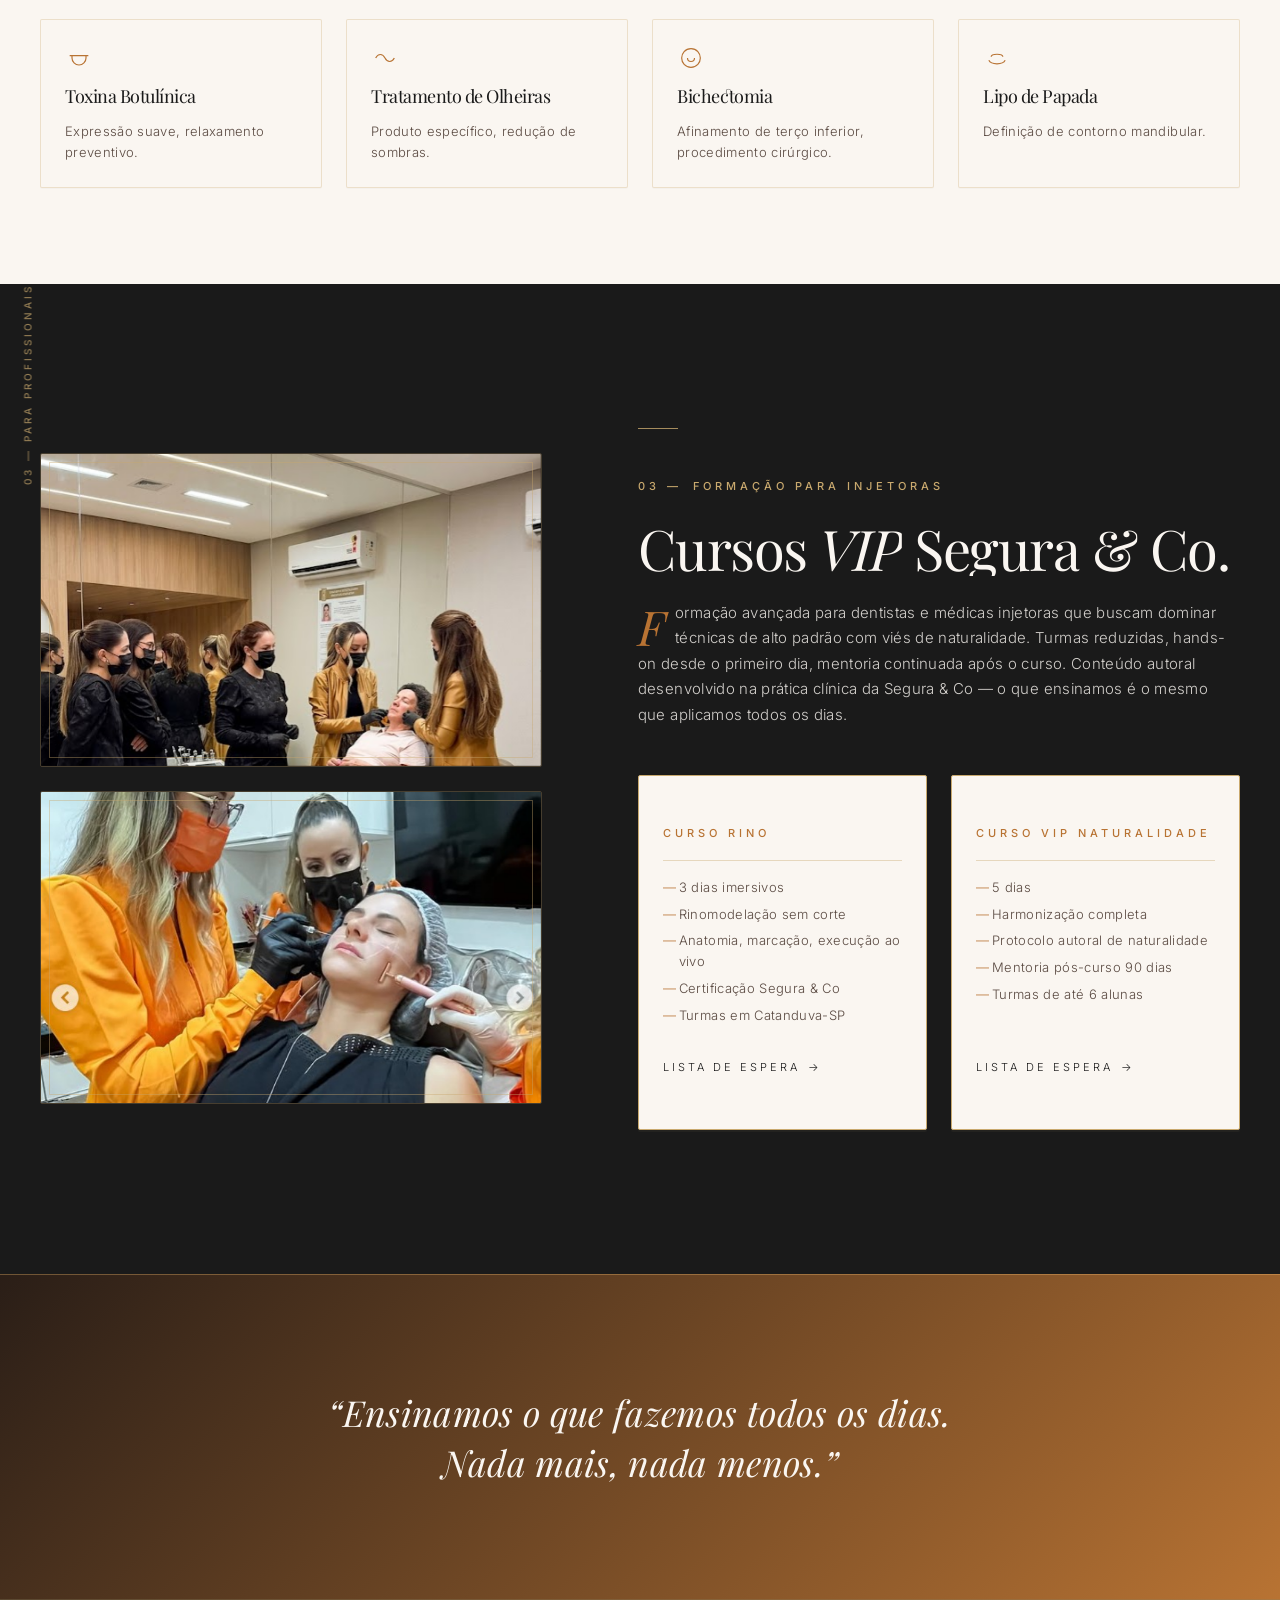
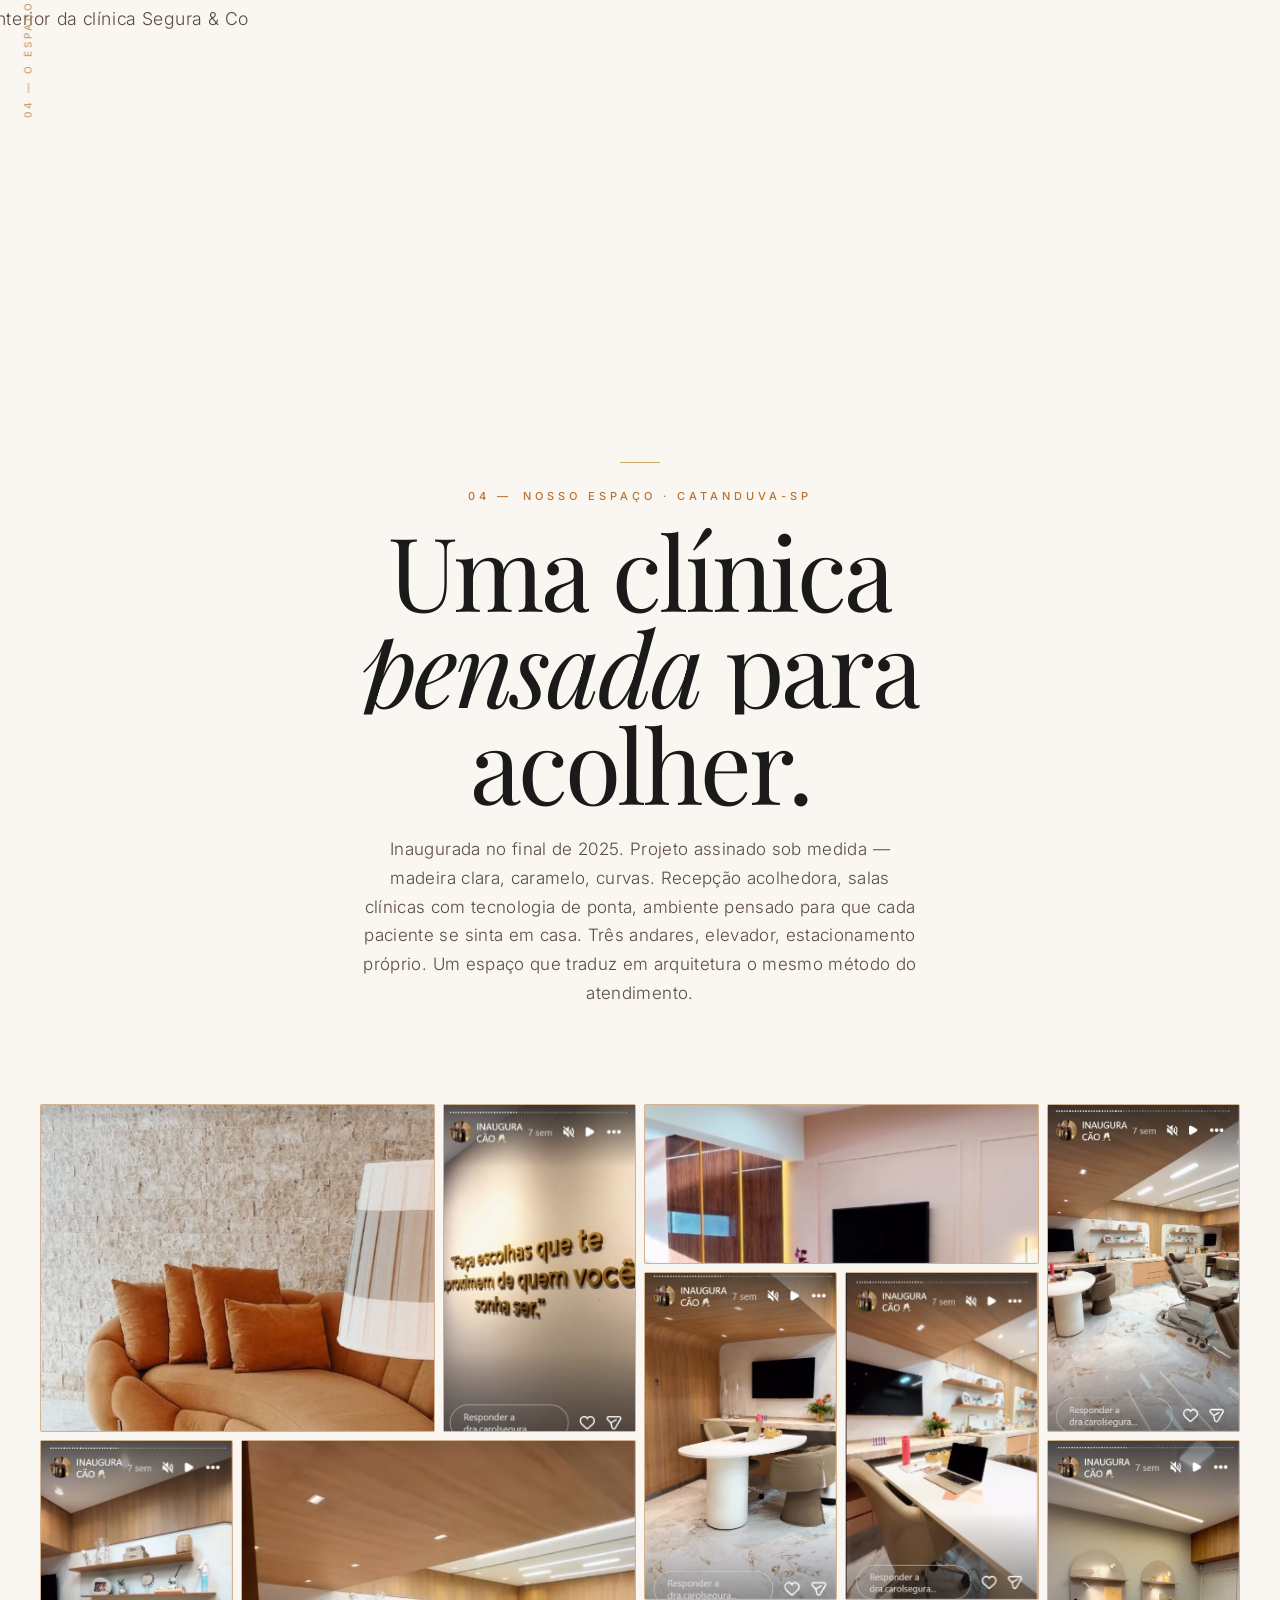
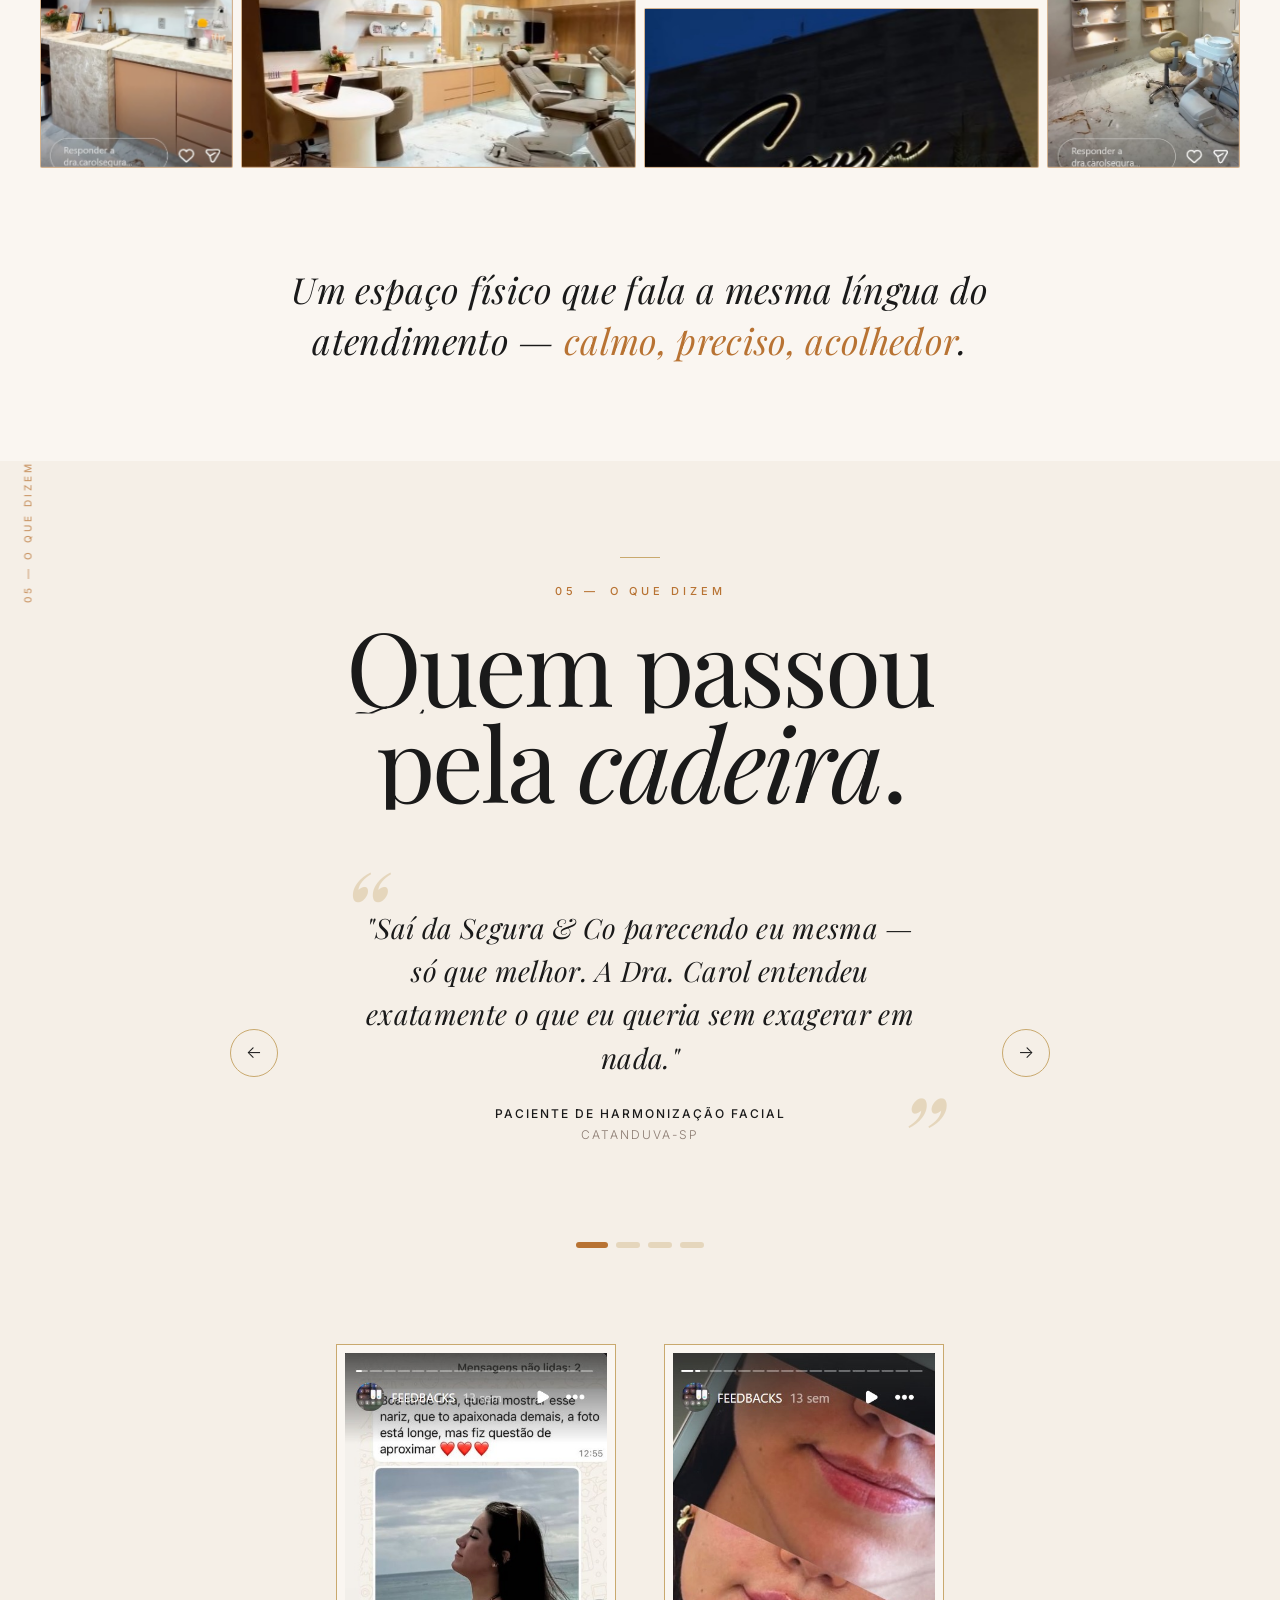
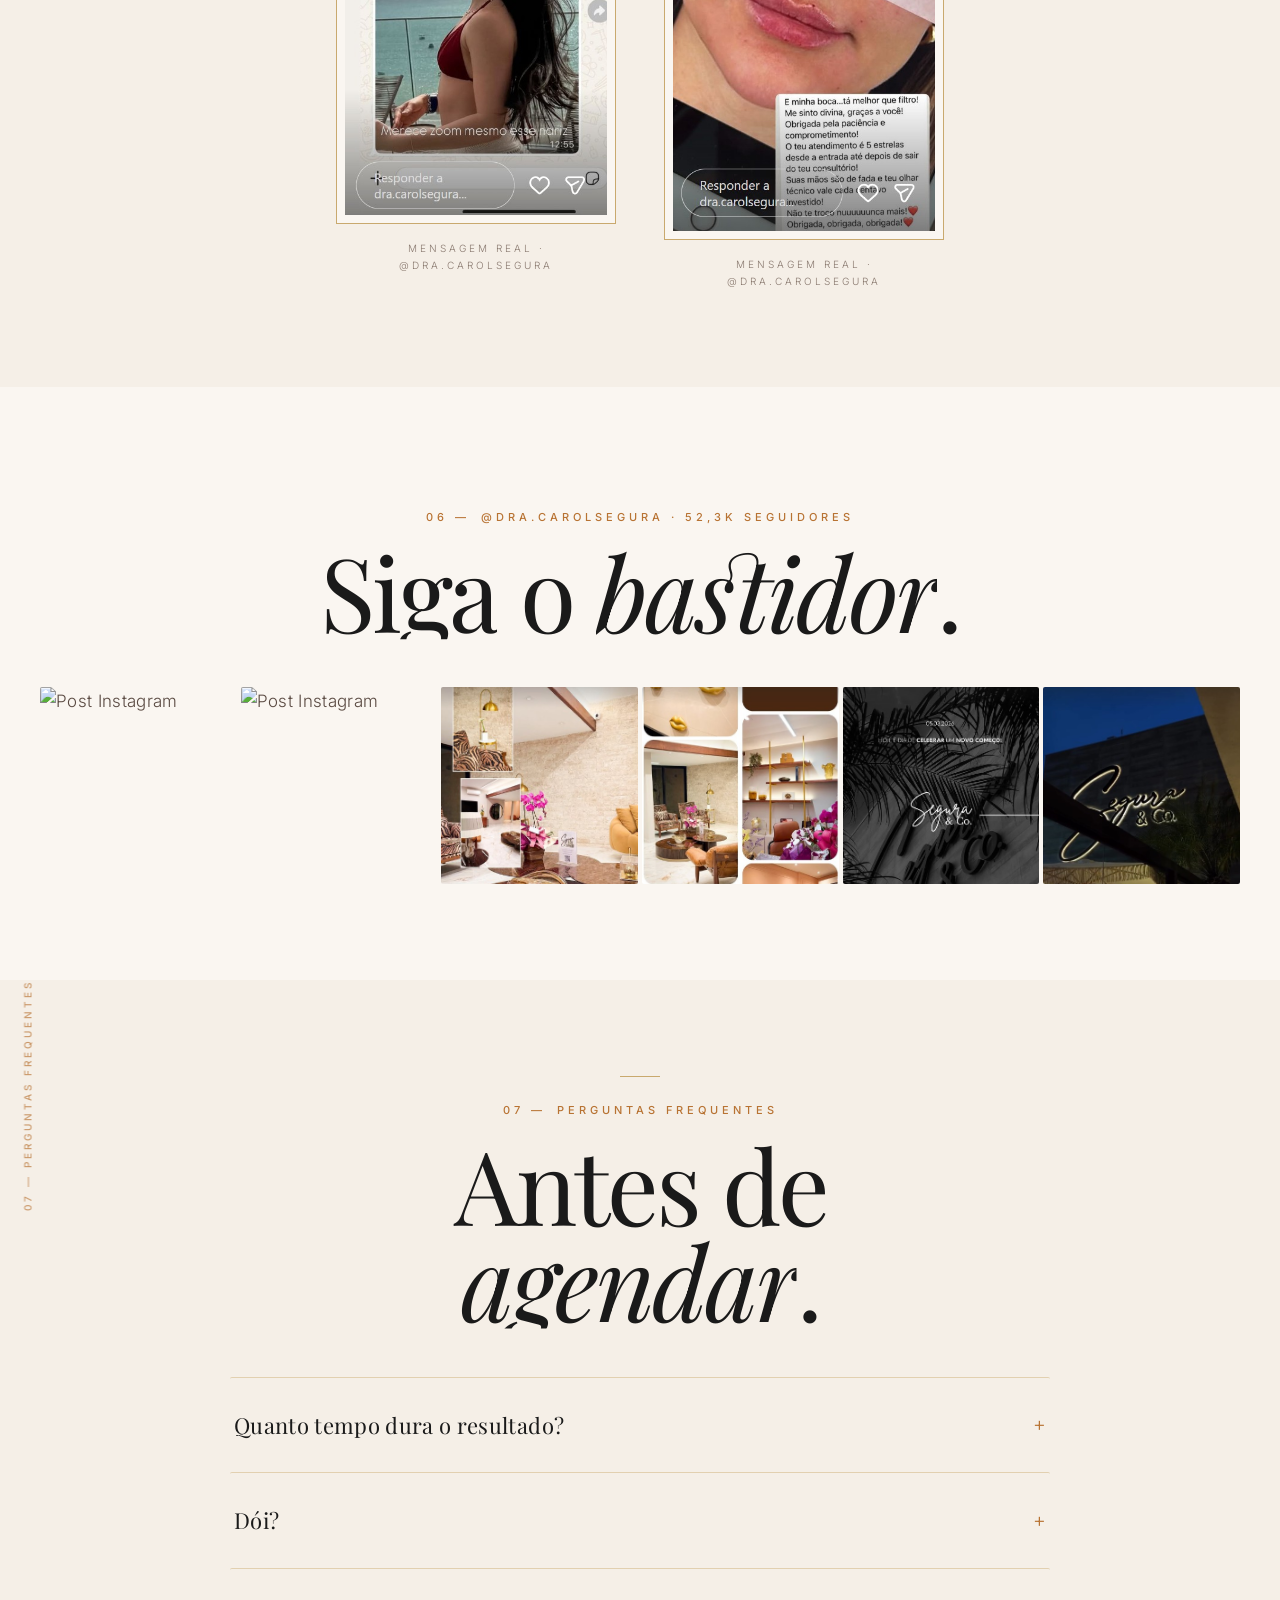
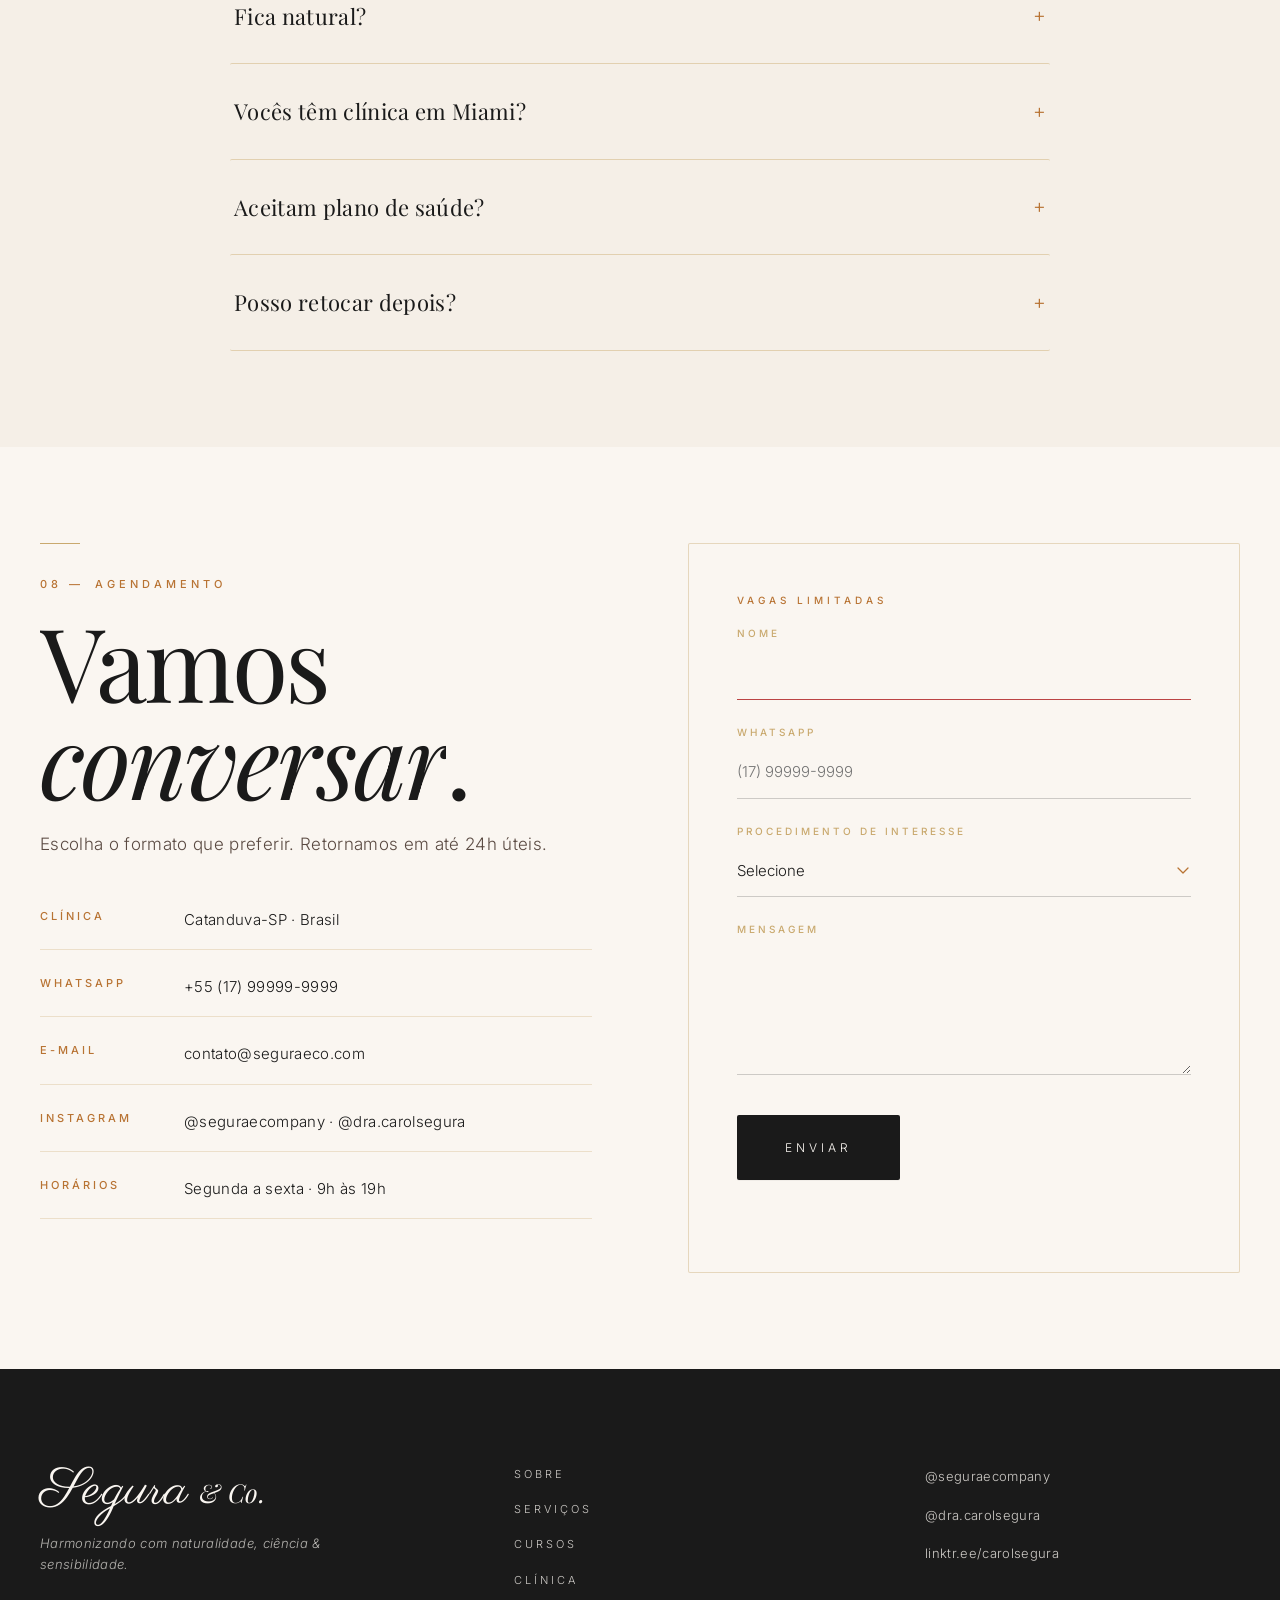
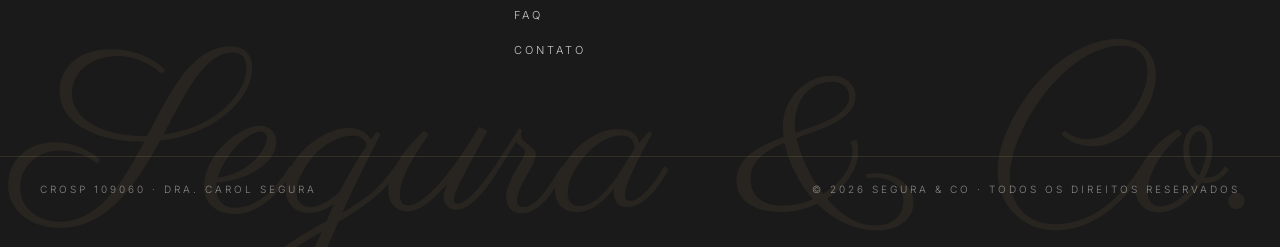
==== commit 23c8b038: "polish: ajustes finais alto luxo — tipografia, hairlines, hover states, FAQ, footer, nav scroll stat" ====
--- a/index.html
+++ b/index.html
@@ -104,7 +104,7 @@
       </div>
     </div>
     <div class="hero__image hero__image--kenburns" data-reveal>
-      <img src="imagens/hero-inicio.png" alt="Clínica Segura & Co." width="1600" height="2100">
+      <img src="imagens/hero-inicio.png" alt="Clínica Segura & Co." width="1600" height="2100" decoding="async">
     </div>
   </div>
 </section>
@@ -115,7 +115,7 @@
   <div class="container">
     <div class="sobre__split">
       <figure class="sobre__figure" data-reveal>
-        <img src="imagens/carolEjuliana.jpg" alt="Dra. Carol e Dra. Juliana Segura" loading="lazy" width="1200" height="1500">
+        <img src="imagens/carolEjuliana.jpg" alt="Dra. Carol e Dra. Juliana Segura" loading="lazy" decoding="async" width="1200" height="1500">
         <figcaption class="sobre__figure-caption">Dra. Carol &amp; Dra. Juliana Segura</figcaption>
       </figure>
       <div class="sobre__content">
@@ -154,7 +154,7 @@
 
   <!-- 5 editorial zigzag blocks -->
   <article class="proc-block" data-reveal>
-    <div class="proc-block__image"><img src="imagens/harmonizacao.png" alt="Harmonização facial — protocolo multiponto" loading="lazy" width="900" height="1100"></div>
+    <div class="proc-block__image"><img src="imagens/harmonizacao.png" alt="Harmonização facial — protocolo multiponto" loading="lazy" decoding="async" width="900" height="1100"></div>
     <div class="proc-block__body">
       <span class="label proc-block__label" data-letter-spread>01 — Harmonização Facial</span>
       <h3 class="h-serif proc-block__title">Harmonização <em class="italic">Facial</em>.</h3>
@@ -169,7 +169,7 @@
   </article>
 
   <article class="proc-block proc-block--reverse" data-reveal>
-    <div class="proc-block__image"><img src="imagens/rinomodelacao.png" alt="Rinomodelação sem corte" loading="lazy" width="900" height="1100"></div>
+    <div class="proc-block__image"><img src="imagens/rinomodelacao.png" alt="Rinomodelação sem corte" loading="lazy" decoding="async" width="900" height="1100"></div>
     <div class="proc-block__body">
       <span class="label proc-block__label" data-letter-spread>02 — Rinomodelação</span>
       <h3 class="h-serif proc-block__title">Rino<em class="italic">modelação</em>.</h3>
@@ -184,7 +184,7 @@
   </article>
 
   <article class="proc-block" data-reveal>
-    <div class="proc-block__image"><img src="imagens/preenchimento-labial.jpg" alt="Preenchimento labial natural" loading="lazy" width="900" height="1100"></div>
+    <div class="proc-block__image"><img src="imagens/preenchimento-labial.jpg" alt="Preenchimento labial natural" loading="lazy" decoding="async" width="900" height="1100"></div>
     <div class="proc-block__body">
       <span class="label proc-block__label" data-letter-spread>03 — Preenchimento Labial</span>
       <h3 class="h-serif proc-block__title">Preenchimento <em class="italic">Labial</em>.</h3>
@@ -199,7 +199,7 @@
   </article>
 
   <article class="proc-block proc-block--reverse" data-reveal>
-    <div class="proc-block__image"><img src="imagens/bioestimuldaores.jpg" alt="Bioestimuladores e PDRN" loading="lazy" width="900" height="1100"></div>
+    <div class="proc-block__image"><img src="imagens/bioestimuldaores.jpg" alt="Bioestimuladores e PDRN" loading="lazy" decoding="async" width="900" height="1100"></div>
     <div class="proc-block__body">
       <span class="label proc-block__label" data-letter-spread>04 — Bioestimuladores &amp; PDRN</span>
       <h3 class="h-serif proc-block__title">Bioestimuladores <em class="italic">&amp; PDRN</em>.</h3>
@@ -214,7 +214,7 @@
   </article>
 
   <article class="proc-block" data-reveal>
-    <div class="proc-block__image"><img src="imagens/maquina-lavieen.jpg" alt="LAVIEEN — laser coreano" loading="lazy" width="900" height="1100"></div>
+    <div class="proc-block__image"><img src="imagens/maquina-lavieen.jpg" alt="LAVIEEN — laser coreano" loading="lazy" decoding="async" width="900" height="1100"></div>
     <div class="proc-block__body">
       <span class="label proc-block__label" data-letter-spread>05 — LAVIEEN</span>
       <h3 class="h-serif proc-block__title"><em class="italic">LAVIEEN</em>.</h3>
@@ -263,8 +263,8 @@
   <div class="container">
     <div class="cursos__grid">
       <div class="cursos__images" data-reveal>
-        <div class="cursos__img-frame cursos__img-frame--kenburns"><img src="imagens/curso-1.jpg" alt="Curso VIP — bastidor da aula" loading="lazy" width="900" height="560"></div>
-        <div class="cursos__img-frame cursos__img-frame--kenburns"><img src="imagens/foto-curso-1.jpg" alt="Hands-on do curso VIP" loading="lazy" width="900" height="560"></div>
+        <div class="cursos__img-frame cursos__img-frame--kenburns"><img src="imagens/curso-1.jpg" alt="Curso VIP — bastidor da aula" loading="lazy" decoding="async" width="900" height="560"></div>
+        <div class="cursos__img-frame cursos__img-frame--kenburns"><img src="imagens/foto-curso-1.jpg" alt="Hands-on do curso VIP" loading="lazy" decoding="async" width="900" height="560"></div>
       </div>
       <div class="cursos__body" data-reveal>
         <span class="chapter-hairline chapter-hairline--light" aria-hidden="true"></span>
@@ -307,7 +307,7 @@
   <section id="clinica" class="clinica" aria-labelledby="clinica-title" data-section="clinica">
   <div class="section-sticky-label" aria-hidden="true"><span>04 — O espaço</span></div>
   <div class="clinica__hero" data-reveal>
-    <img src="imagens/clinica__hero.png" alt="Interior da clínica Segura & Co" loading="lazy" width="2100" height="600">
+    <img src="imagens/clinica__hero.png" alt="Interior da clínica Segura & Co" loading="lazy" decoding="async" width="2100" height="600">
   </div>
   <div class="container">
     <div class="clinica__header" data-reveal>
@@ -317,16 +317,16 @@
       <p class="clinica__intro">Inaugurada no final de 2025. Projeto assinado sob medida — madeira clara, caramelo, curvas. Recepção acolhedora, salas clínicas com tecnologia de ponta, ambiente pensado para que cada paciente se sinta em casa. Três andares, elevador, estacionamento próprio. Um espaço que traduz em arquitetura o mesmo método do atendimento.</p>
     </div>
     <div class="clinica__mosaic">
-      <div class="clinica__tile clinica__tile--a" data-reveal><img src="imagens/foto-clinica-interna-1.jpg" alt="Recepção da clínica" loading="lazy"></div>
-      <div class="clinica__tile clinica__tile--b" data-reveal><img src="imagens/foto-clinica-interna-2.jpg" alt="Ambiente interno" loading="lazy"></div>
-      <div class="clinica__tile clinica__tile--c" data-reveal><img src="imagens/foto-clinica-interna-3.jpg" alt="Sala de atendimento" loading="lazy"></div>
-      <div class="clinica__tile clinica__tile--d" data-reveal><img src="imagens/foto-clinica-interna-4.jpg" alt="Detalhe do espaço" loading="lazy"></div>
-      <div class="clinica__tile clinica__tile--e" data-reveal><img src="imagens/foto-clinica-interna-5.jpg" alt="Corredor" loading="lazy"></div>
-      <div class="clinica__tile clinica__tile--f" data-reveal><img src="imagens/foto-clinica-interna-6.jpg" alt="Sala clínica" loading="lazy"></div>
-      <div class="clinica__tile clinica__tile--g" data-reveal><img src="imagens/foto-clinica-interna-7.jpg" alt="Ambiente" loading="lazy"></div>
-      <div class="clinica__tile clinica__tile--h" data-reveal><img src="imagens/foto-clinica-interna-8.jpg" alt="Espaço de espera" loading="lazy"></div>
-      <div class="clinica__tile clinica__tile--i" data-reveal><img src="imagens/foto-clinica-interna-10.jpg" alt="Detalhe arquitetônico" loading="lazy"></div>
-      <div class="clinica__tile clinica__tile--j" data-reveal><img src="imagens/foto-espaco-marca.jpg" alt="Espaço da marca" loading="lazy"></div>
+      <div class="clinica__tile clinica__tile--a" data-reveal><img src="imagens/foto-clinica-interna-1.jpg" alt="Recepção da clínica" loading="lazy" decoding="async" width="800" height="600"></div>
+      <div class="clinica__tile clinica__tile--b" data-reveal><img src="imagens/foto-clinica-interna-2.jpg" alt="Ambiente interno" loading="lazy" decoding="async" width="800" height="600"></div>
+      <div class="clinica__tile clinica__tile--c" data-reveal><img src="imagens/foto-clinica-interna-3.jpg" alt="Sala de atendimento" loading="lazy" decoding="async" width="800" height="600"></div>
+      <div class="clinica__tile clinica__tile--d" data-reveal><img src="imagens/foto-clinica-interna-4.jpg" alt="Detalhe do espaço" loading="lazy" decoding="async" width="800" height="600"></div>
+      <div class="clinica__tile clinica__tile--e" data-reveal><img src="imagens/foto-clinica-interna-5.jpg" alt="Corredor" loading="lazy" decoding="async" width="800" height="600"></div>
+      <div class="clinica__tile clinica__tile--f" data-reveal><img src="imagens/foto-clinica-interna-6.jpg" alt="Sala clínica" loading="lazy" decoding="async" width="800" height="600"></div>
+      <div class="clinica__tile clinica__tile--g" data-reveal><img src="imagens/foto-clinica-interna-7.jpg" alt="Ambiente" loading="lazy" decoding="async" width="800" height="600"></div>
+      <div class="clinica__tile clinica__tile--h" data-reveal><img src="imagens/foto-clinica-interna-8.jpg" alt="Espaço de espera" loading="lazy" decoding="async" width="800" height="600"></div>
+      <div class="clinica__tile clinica__tile--i" data-reveal><img src="imagens/foto-clinica-interna-10.jpg" alt="Detalhe arquitetônico" loading="lazy" decoding="async" width="800" height="600"></div>
+      <div class="clinica__tile clinica__tile--j" data-reveal><img src="imagens/foto-espaco-marca.jpg" alt="Espaço da marca" loading="lazy" decoding="async" width="800" height="600"></div>
     </div>
     <blockquote class="clinica__quote" data-reveal>Um espaço físico que fala a mesma língua do atendimento — <em class="italic">calmo, preciso, acolhedor</em>.</blockquote>
   </div>
@@ -366,11 +366,11 @@
     </div>
     <div class="depo__prints" data-reveal>
       <figure class="depo__print">
-        <img src="imagens/feedback-1.jpg" alt="Mensagem real de paciente" loading="lazy">
+        <img src="imagens/feedback-1.jpg" alt="Mensagem real de paciente" loading="lazy" decoding="async" width="600" height="800">
         <figcaption>Mensagem real · @dra.carolsegura</figcaption>
       </figure>
       <figure class="depo__print">
-        <img src="imagens/feedback-2.jpg" alt="Mensagem real de paciente" loading="lazy">
+        <img src="imagens/feedback-2.jpg" alt="Mensagem real de paciente" loading="lazy" decoding="async" width="600" height="800">
         <figcaption>Mensagem real · @dra.carolsegura</figcaption>
       </figure>
     </div>
@@ -386,12 +386,12 @@
       <h2 id="insta-title" class="h-serif insta__title" data-split data-mask-reveal>Siga o <em class="italic">bastidor</em>.</h2>
     </div>
     <div class="insta__grid" data-reveal>
-      <a class="insta__tile" href="https://www.instagram.com/dra.carolsegura/" target="_blank" rel="noopener"><img src="imagens/colagem.jpg" alt="Post Instagram" loading="lazy" width="400" height="400"><span class="insta__overlay">@dra.carolsegura →</span></a>
-      <a class="insta__tile" href="https://www.instagram.com/dra.carolsegura/" target="_blank" rel="noopener"><img src="imagens/colagem-2.jpg" alt="Post Instagram" loading="lazy" width="400" height="400"><span class="insta__overlay">@dra.carolsegura →</span></a>
-      <a class="insta__tile" href="https://www.instagram.com/dra.carolsegura/" target="_blank" rel="noopener"><img src="imagens/colagem-3.jpg" alt="Post Instagram" loading="lazy" width="400" height="400"><span class="insta__overlay">@dra.carolsegura →</span></a>
-      <a class="insta__tile" href="https://www.instagram.com/seguraecompany/" target="_blank" rel="noopener"><img src="imagens/colagem-4.jpg" alt="Post Instagram" loading="lazy" width="400" height="400"><span class="insta__overlay">@seguraecompany →</span></a>
-      <a class="insta__tile" href="https://www.instagram.com/seguraecompany/" target="_blank" rel="noopener"><img src="imagens/foto-marca-conceitual.jpg" alt="Post Instagram" loading="lazy" width="400" height="400"><span class="insta__overlay">@seguraecompany →</span></a>
-      <a class="insta__tile" href="https://www.instagram.com/seguraecompany/" target="_blank" rel="noopener"><img src="imagens/foto-espaco-marca.jpg" alt="Post Instagram" loading="lazy" width="400" height="400"><span class="insta__overlay">@seguraecompany →</span></a>
+      <a class="insta__tile" href="https://www.instagram.com/dra.carolsegura/" target="_blank" rel="noopener"><img src="imagens/colagem.jpg" alt="Post Instagram" loading="lazy" decoding="async" width="400" height="400"><span class="insta__overlay">@dra.carolsegura →</span></a>
+      <a class="insta__tile" href="https://www.instagram.com/dra.carolsegura/" target="_blank" rel="noopener"><img src="imagens/colagem-2.jpg" alt="Post Instagram" loading="lazy" decoding="async" width="400" height="400"><span class="insta__overlay">@dra.carolsegura →</span></a>
+      <a class="insta__tile" href="https://www.instagram.com/dra.carolsegura/" target="_blank" rel="noopener"><img src="imagens/colagem-3.jpg" alt="Post Instagram" loading="lazy" decoding="async" width="400" height="400"><span class="insta__overlay">@dra.carolsegura →</span></a>
+      <a class="insta__tile" href="https://www.instagram.com/seguraecompany/" target="_blank" rel="noopener"><img src="imagens/colagem-4.jpg" alt="Post Instagram" loading="lazy" decoding="async" width="400" height="400"><span class="insta__overlay">@seguraecompany →</span></a>
+      <a class="insta__tile" href="https://www.instagram.com/seguraecompany/" target="_blank" rel="noopener"><img src="imagens/foto-marca-conceitual.jpg" alt="Post Instagram" loading="lazy" decoding="async" width="400" height="400"><span class="insta__overlay">@seguraecompany →</span></a>
+      <a class="insta__tile" href="https://www.instagram.com/seguraecompany/" target="_blank" rel="noopener"><img src="imagens/foto-espaco-marca.jpg" alt="Post Instagram" loading="lazy" decoding="async" width="400" height="400"><span class="insta__overlay">@seguraecompany →</span></a>
     </div>
   </div>
 </section>
--- a/styles.css
+++ b/styles.css
@@ -29,7 +29,16 @@
   --ease-out: cubic-bezier(0.16, 1, 0.3, 1);
   --ease-lux: cubic-bezier(0.22, 1, 0.36, 1);
   --dur: 0.4s;
-}
+  --space-2xs: 4px;
+  --space-2xl: 128px;
+  --radius: 2px;
+  --section-y: clamp(72px, 10vw, 128px);
+  --hairline: 1px solid rgba(201, 169, 110, 0.35);
+  --hairline-strong: 1px solid rgba(201, 169, 110, 0.55);
+}
+
+::selection { background: var(--champagne); color: var(--cream); }
+::-moz-selection { background: var(--champagne); color: var(--cream); }
 
 /* === Reset === */
 *, *::before, *::after { box-sizing: border-box; margin: 0; padding: 0; }
@@ -109,9 +118,10 @@
   font-family: var(--font-serif);
   font-weight: 400;
   color: var(--black);
-  line-height: 0.92;
-  letter-spacing: -3px;
-  font-feature-settings: "ss01", "liga";
+  line-height: 0.95;
+  letter-spacing: -1.5px;
+  font-feature-settings: "kern", "liga", "dlig", "ss01";
+  text-rendering: optimizeLegibility;
 }
 .italic { font-style: italic; }
 
@@ -399,7 +409,7 @@
   width: 100%;
   height: 100%;
   object-fit: cover;
-  object-position: center;
+  object-position: 60% center;
   will-change: transform;
 }
 .hero__image::after {
@@ -414,7 +424,7 @@
 .hero__image--kenburns img { animation: kenburns 25s ease-in-out infinite alternate; }
 @keyframes kenburns {
   from { transform: scale(1) translate(0, 0); }
-  to   { transform: scale(1.08) translate(-1%, -1.5%); }
+  to   { transform: scale(1.03) translate(0, -0.5%); }
 }
 @media (prefers-reduced-motion: reduce) {
   .hero__image--kenburns img { animation: none; }
@@ -493,11 +503,12 @@
 
 .proc-block {
   display: grid;
-  grid-template-columns: 1fr 1fr;
-  gap: 0;
-  max-width: var(--max-w);
+  grid-template-columns: 5fr 7fr;
+  gap: var(--space-lg);
+  max-width: 1100px;
   margin: 0 auto var(--space-xl);
-  align-items: stretch;
+  align-items: center;
+  padding: 0 var(--gutter);
 }
 .proc-block--reverse .proc-block__image { order: 2; }
 .proc-block--reverse .proc-block__body { order: 1; }
@@ -507,6 +518,11 @@
   aspect-ratio: 4 / 5;
   position: relative;
   background: var(--rose);
+  max-width: 420px;
+  width: 100%;
+  justify-self: center;
+  border-radius: 2px;
+  box-shadow: 0 20px 50px rgba(26, 21, 18, 0.12);
 }
 .proc-block__image::after {
   content: '';
@@ -520,7 +536,7 @@
 .proc-block:hover .proc-block__image img { transform: scale(1.03); }
 
 .proc-block__body {
-  padding: var(--space-xl) var(--space-lg);
+  padding: var(--space-md) 0;
   display: flex;
   flex-direction: column;
   justify-content: center;
@@ -544,11 +560,11 @@
 .proc-block__cta { align-self: flex-start; }
 
 @media (max-width: 900px) {
-  .proc-block { grid-template-columns: 1fr; margin-bottom: var(--space-lg); }
+  .proc-block { grid-template-columns: 1fr; margin-bottom: var(--space-lg); padding: 0 var(--gutter-mobile); gap: var(--space-md); }
   .proc-block--reverse .proc-block__image { order: 0; }
   .proc-block--reverse .proc-block__body { order: 0; }
-  .proc-block__body { padding: var(--space-lg) var(--gutter-mobile); }
-  .proc-block__image { aspect-ratio: 4 / 3; }
+  .proc-block__body { padding: 0; }
+  .proc-block__image { aspect-ratio: 4 / 5; max-width: 320px; }
   .proc-block__meta { gap: var(--space-md); flex-wrap: wrap; }
 }
 
@@ -1024,3 +1040,227 @@
   opacity: 1;
   transform: none;
 }
+
+/* ============================================================
+   POLISH PASS — ajustes finais alto luxo
+   Tipografia, hairlines, hover states, FAQ, footer, forms
+   ============================================================ */
+
+/* Reveal mais suave — 24px → 12px */
+[data-reveal] { transform: translateY(12px); transition: opacity 0.9s var(--ease-lux), transform 0.9s var(--ease-lux); }
+.word { transform: translateY(28px); transition: opacity 0.7s var(--ease-lux), transform 0.7s var(--ease-lux); }
+
+/* Focus rings refinados */
+a:focus-visible, button:focus-visible, input:focus-visible, select:focus-visible, textarea:focus-visible, summary:focus-visible {
+  outline: 2px solid var(--caramel);
+  outline-offset: 4px;
+  border-radius: 2px;
+}
+
+/* Headings grandes — letter-spacing mais justo em escalas maiores */
+.hero__title { letter-spacing: -2px; line-height: 0.95; font-feature-settings: "kern", "liga", "dlig"; }
+@media (min-width: 1200px) {
+  .hero__title { letter-spacing: -3px; }
+  .clinica__title, .depo__title, .faq__title, .insta__title, .contato__title { letter-spacing: -3px; }
+}
+.sobre__title, .cursos__title, .servicos__title, .clinica__title, .depo__title, .faq__title, .insta__title, .contato__title, .proc-block__title, .doctor__name, .sec-card__title {
+  font-feature-settings: "kern", "liga", "dlig", "ss01";
+}
+
+/* Subheads line-height refinado */
+.hero__sub, .clinica__intro, .contato__sub, .cursos__desc { line-height: 1.7; }
+.proc-block__copy, .doctor__bio, .faq__a p { line-height: 1.75; }
+
+/* Dropcap no Sobre / Cursos */
+.doctor:first-of-type .doctor__bio::first-letter,
+.cursos__desc::first-letter {
+  font-family: var(--font-serif);
+  font-style: italic;
+  font-size: 3.2em;
+  float: left;
+  line-height: 0.85;
+  padding: 6px 10px 0 0;
+  color: var(--caramel);
+  font-feature-settings: "dlig", "liga";
+}
+
+/* Hairline champagne decorativo entre seções */
+.sobre + .servicos::before,
+.servicos + .cursos::before,
+.cursos + .clinica::before,
+.clinica + .depo::before,
+.depo + .insta::before,
+.insta + .faq::before,
+.faq + .contato::before { content: none; }
+
+/* Nav scroll state */
+.nav { transition: background 0.4s var(--ease-lux), border-color 0.4s var(--ease-lux), box-shadow 0.4s var(--ease-lux); border-bottom: 1px solid transparent; }
+.nav.is-scrolled { background: rgba(250, 246, 241, 0.92); backdrop-filter: blur(14px); -webkit-backdrop-filter: blur(14px); border-bottom-color: rgba(201, 169, 110, 0.28); box-shadow: 0 1px 0 rgba(201, 169, 110, 0.08); }
+
+/* Buttons timing consistente */
+.btn { transition: transform 0.4s var(--ease-lux), background 0.4s var(--ease-lux), color 0.4s var(--ease-lux), padding 0.4s var(--ease-lux), border-color 0.4s var(--ease-lux), box-shadow 0.4s var(--ease-lux); border-radius: 2px; }
+.btn-primary { box-shadow: 0 1px 0 rgba(0,0,0,0.04); }
+.btn-primary:hover { box-shadow: 0 10px 28px rgba(184, 115, 51, 0.22); }
+
+/* Arrow-link mais refinado */
+.arrow-link { padding-bottom: 4px; }
+.arrow-link::after { height: 1px; background: var(--champagne); bottom: -4px; transition: transform 0.4s var(--ease-lux); }
+
+/* Cards hover consistente: lift + shadow */
+.sec-card, .course-card, .faq__item { transition: border-color 0.4s var(--ease-lux), transform 0.4s var(--ease-lux), box-shadow 0.4s var(--ease-lux), background 0.4s var(--ease-lux); border-radius: 2px; }
+.sec-card { box-shadow: 0 1px 0 rgba(26, 21, 18, 0.02); }
+.sec-card:hover { border-color: var(--caramel); transform: translateY(-2px); box-shadow: 0 14px 32px rgba(26, 21, 18, 0.08); }
+.course-card { box-shadow: 0 2px 0 rgba(201, 169, 110, 0.05); }
+.course-card:hover { transform: translateY(-2px); box-shadow: 0 18px 40px rgba(201, 169, 110, 0.18); border-color: var(--caramel); }
+
+/* Frames com hairline champagne consistente */
+.sobre__figure { border: 1px solid rgba(201, 169, 110, 0.35); border-radius: 2px; }
+.proc-block__image { border-radius: 2px; }
+.clinica__tile { border-radius: 2px; }
+.cursos__img-frame { border-radius: 2px; }
+.cursos__img-frame { border: 1px solid rgba(201, 169, 110, 0.25); }
+.hero__image { border-radius: 2px; }
+
+/* Forms — glow champagne subtle, labels small-caps */
+.field span { font-variant: small-caps; color: var(--champagne); letter-spacing: 3px; font-weight: 500; font-size: 10px; }
+.field input, .field select, .field textarea {
+  transition: border-color 0.4s var(--ease-lux), box-shadow 0.4s var(--ease-lux), border-bottom-width 0.4s var(--ease-lux);
+}
+.field input:hover, .field select:hover, .field textarea:hover { border-color: rgba(184, 115, 51, 0.4); }
+.field input:focus, .field select:focus, .field textarea:focus {
+  border-color: var(--caramel);
+  box-shadow: 0 1px 0 0 rgba(201, 169, 110, 0.3);
+}
+.field select {
+  appearance: none;
+  -webkit-appearance: none;
+  -moz-appearance: none;
+  background-image: url("data:image/svg+xml,%3Csvg xmlns='http://www.w3.org/2000/svg' width='12' height='8' viewBox='0 0 12 8'%3E%3Cpath d='M1 1l5 5 5-5' fill='none' stroke='%23B87333' stroke-width='1.25' stroke-linecap='round' stroke-linejoin='round'/%3E%3C/svg%3E");
+  background-repeat: no-repeat;
+  background-position: right 2px center;
+  background-size: 12px 8px;
+  padding-right: 24px;
+  cursor: pointer;
+}
+.contato__form { border-radius: 2px; }
+.contato__submit { transition: transform 0.4s var(--ease-lux), background 0.4s var(--ease-lux), padding 0.4s var(--ease-lux), box-shadow 0.4s var(--ease-lux); }
+
+/* FAQ refinado */
+.faq__item { border-top: 1px solid rgba(201, 169, 110, 0.45); border-bottom: none; padding: 0; transition: background 0.4s var(--ease-lux); }
+.faq__item:last-child { border-bottom: 1px solid rgba(201, 169, 110, 0.45); }
+.faq__item:first-child { border-top: 1px solid rgba(201, 169, 110, 0.45); }
+.faq__q { padding: 28px 4px; }
+.faq__a { padding: 0 4px 28px; }
+.faq__icon { transition: transform 0.4s var(--ease-lux), color 0.4s var(--ease-lux); }
+.faq__item[open] { background: rgba(217, 184, 164, 0.08); }
+.faq__item[open] .faq__q { color: var(--caramel); }
+
+/* Depoimentos — aspas decorativas e dots pill */
+.depo__track { position: relative; }
+.depo__track::before, .depo__track::after {
+  font-family: var(--font-serif);
+  color: var(--champagne);
+  font-size: clamp(72px, 10vw, 120px);
+  line-height: 1;
+  position: absolute;
+  opacity: 0.35;
+  pointer-events: none;
+  font-style: italic;
+  z-index: 0;
+}
+.depo__track::before { content: "\201C"; top: -8px; left: 12px; }
+.depo__track::after { content: "\201D"; bottom: 24px; right: 12px; }
+.depo__slide { transition: opacity 0.8s var(--ease-lux); }
+.depo__quote { position: relative; z-index: 1; }
+.depo__quote::before, .depo__quote::after { display: none; }
+.depo__dot { width: 24px; height: 6px; border-radius: 3px; background: rgba(201, 169, 110, 0.35); transition: background 0.4s var(--ease-lux), width 0.4s var(--ease-lux); }
+.depo__dot[aria-selected="true"] { background: var(--caramel); width: 32px; }
+.depo__arrow { transition: background 0.4s var(--ease-lux), color 0.4s var(--ease-lux), border-color 0.4s var(--ease-lux), transform 0.4s var(--ease-lux); }
+.depo__arrow:hover { transform: translateY(-50%) scale(1.05); }
+
+/* Mosaic — overlay gradient caramel */
+.clinica__tile::after { background: linear-gradient(to top, rgba(184, 115, 51, 0.32) 0%, rgba(184, 115, 51, 0) 70%); mix-blend-mode: normal; }
+.clinica__tile:hover::after { opacity: 1; }
+
+/* Procedimentos — meta dl breathable + separator vertical */
+.proc-block__meta { gap: 0; padding: 20px 0; }
+.proc-block__meta > div { flex: 1; padding: 0 20px; border-left: 1px solid rgba(201, 169, 110, 0.35); }
+.proc-block__meta > div:first-child { padding-left: 0; border-left: none; }
+@media (max-width: 900px) {
+  .proc-block__meta { flex-wrap: wrap; }
+  .proc-block__meta > div { padding: 0 16px; }
+}
+
+/* Numeração decorativa Playfair italic em proc-block__label */
+.proc-block__label { position: relative; }
+
+/* Footer refinado */
+.footer__logo-script { font-size: 52px; }
+.footer__logo-italic { font-size: 26px; }
+.footer__brand { text-align: left; }
+.footer__nav a, .footer__social a { position: relative; display: inline-block; }
+.footer__nav a::after {
+  content: '';
+  position: absolute;
+  left: 0; bottom: -3px;
+  width: 100%; height: 1px;
+  background: var(--champagne);
+  transform: scaleX(0);
+  transform-origin: left center;
+  transition: transform 0.4s var(--ease-lux);
+}
+.footer__nav a:hover::after { transform: scaleX(1); }
+.footer__social a { border-bottom: none; }
+.footer__social a::after {
+  content: '';
+  position: absolute;
+  left: 0; bottom: -2px;
+  width: 100%; height: 1px;
+  background: var(--champagne);
+  transform: scaleX(0);
+  transform-origin: left center;
+  transition: transform 0.4s var(--ease-lux);
+}
+.footer__social a:hover::after { transform: scaleX(1); }
+.footer__meta { border-top-color: rgba(201, 169, 110, 0.15); font-size: 10px; letter-spacing: 3px; }
+
+/* Nav links underline refinado */
+.nav__links a:not(.nav__cta) { position: relative; transition: color 0.4s var(--ease-lux); }
+.nav__links a:not(.nav__cta)::after {
+  content: '';
+  position: absolute;
+  left: 0; bottom: -6px;
+  width: 100%; height: 1px;
+  background: var(--caramel);
+  transform: scaleX(0);
+  transform-origin: left center;
+  transition: transform 0.4s var(--ease-lux);
+}
+.nav__links a:not(.nav__cta):hover::after { transform: scaleX(1); }
+
+/* Contato — links com underline refinado */
+.contato__list a { position: relative; border-bottom: none; }
+.contato__list a::after {
+  content: '';
+  position: absolute;
+  left: 0; bottom: -2px;
+  width: 100%; height: 1px;
+  background: var(--caramel);
+  transform: scaleX(0);
+  transform-origin: left center;
+  transition: transform 0.4s var(--ease-lux);
+}
+.contato__list a:hover { color: var(--caramel); }
+.contato__list a:hover::after { transform: scaleX(1); }
+
+/* Instagram tiles — rounding consistente */
+.insta__tile { border-radius: 2px; }
+
+/* prefers-reduced-motion reforço */
+@media (prefers-reduced-motion: reduce) {
+  [data-reveal], .word { transform: none !important; opacity: 1 !important; transition: none !important; }
+  .chapter-hairline { width: 40px !important; }
+  [data-letter-spread] { letter-spacing: 4px !important; }
+  .depo__slide, .sec-card, .course-card, .faq__item, .btn, .proc-block__image img, .clinica__tile img, .insta__tile img { transition: none !important; }
+}
+
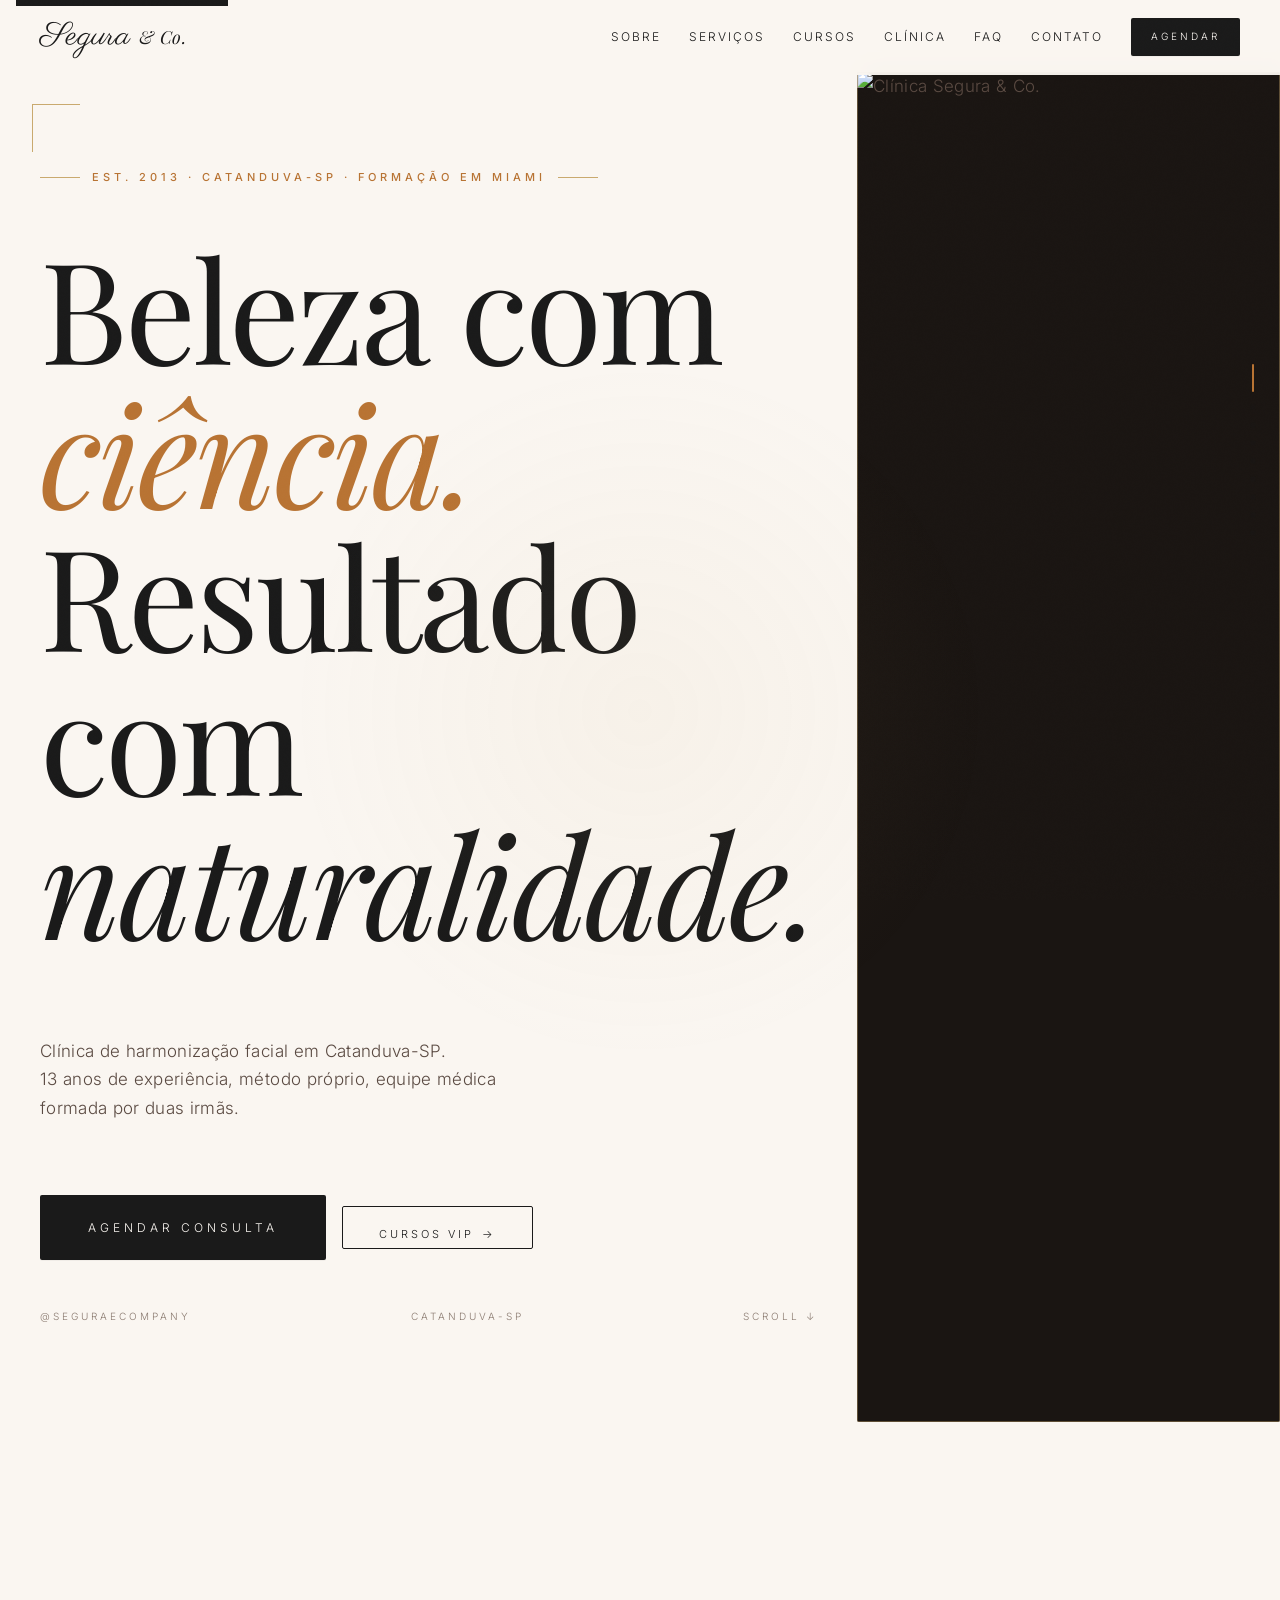
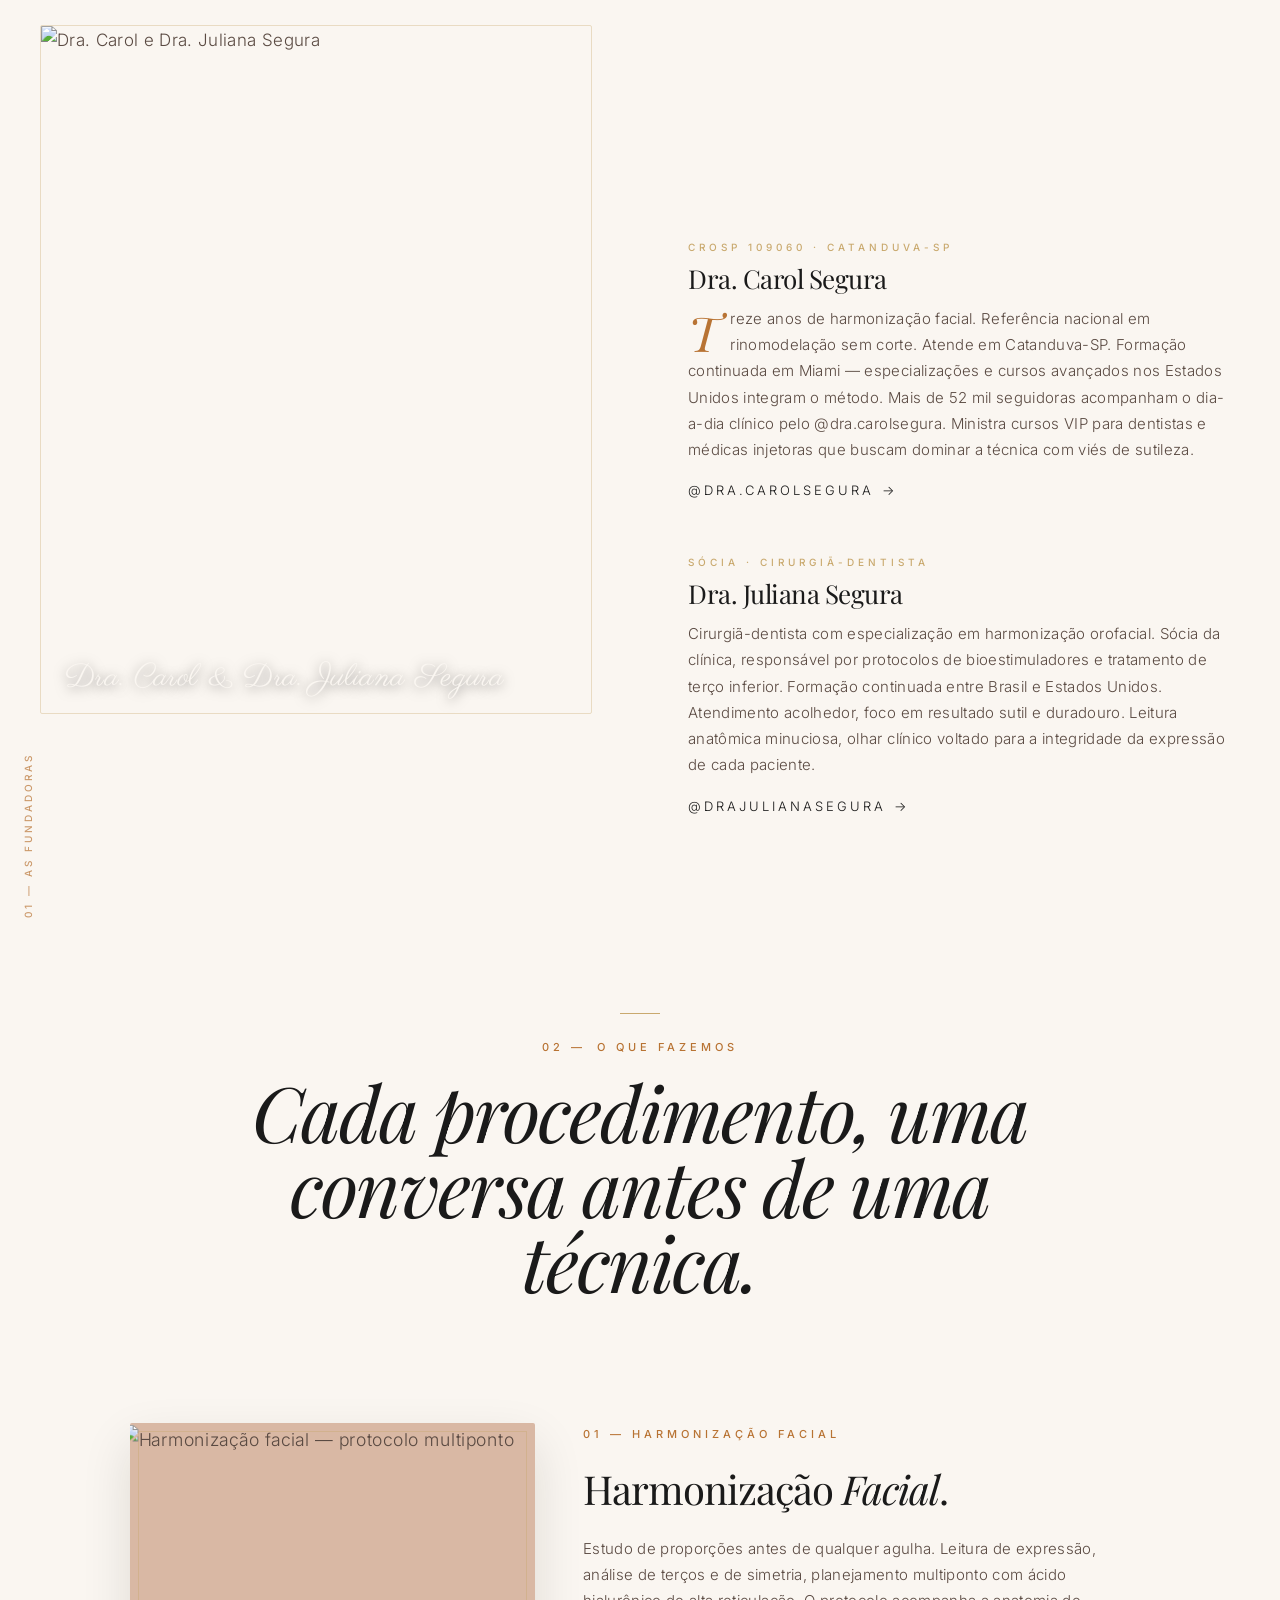
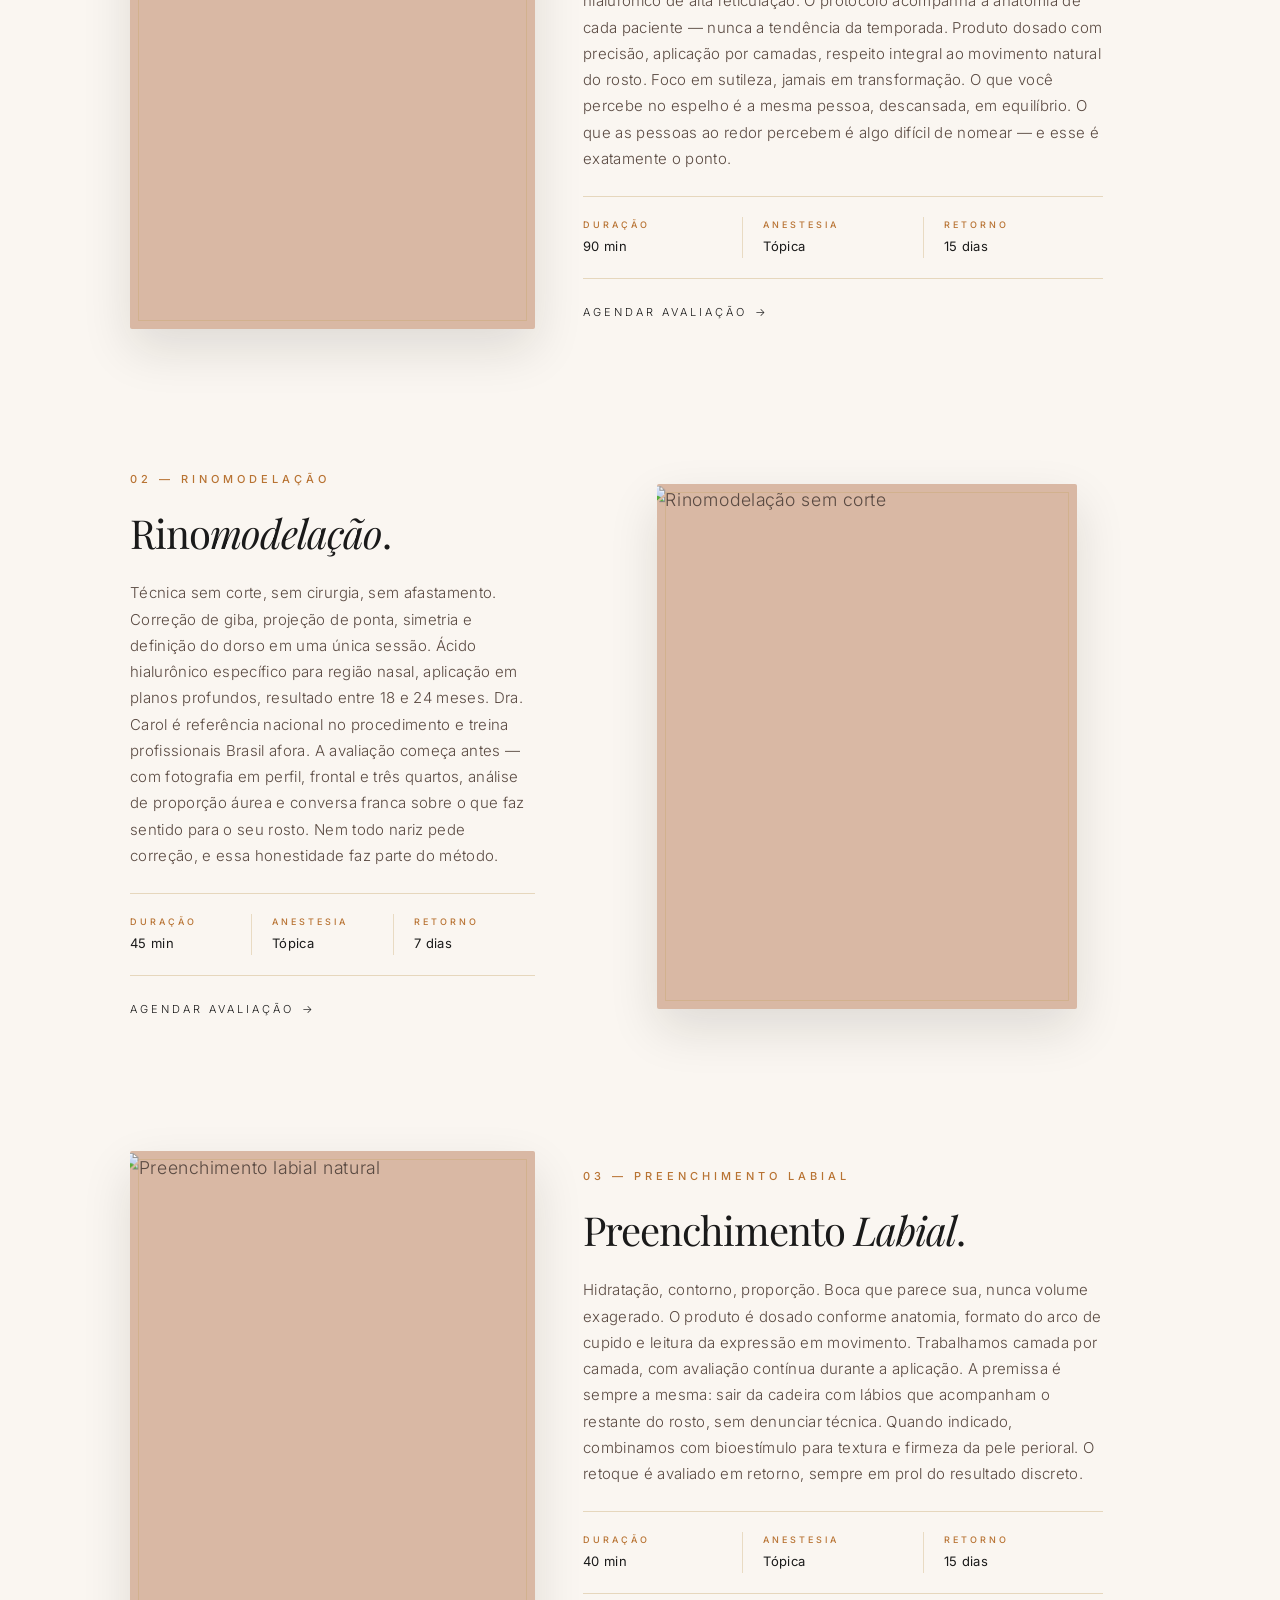
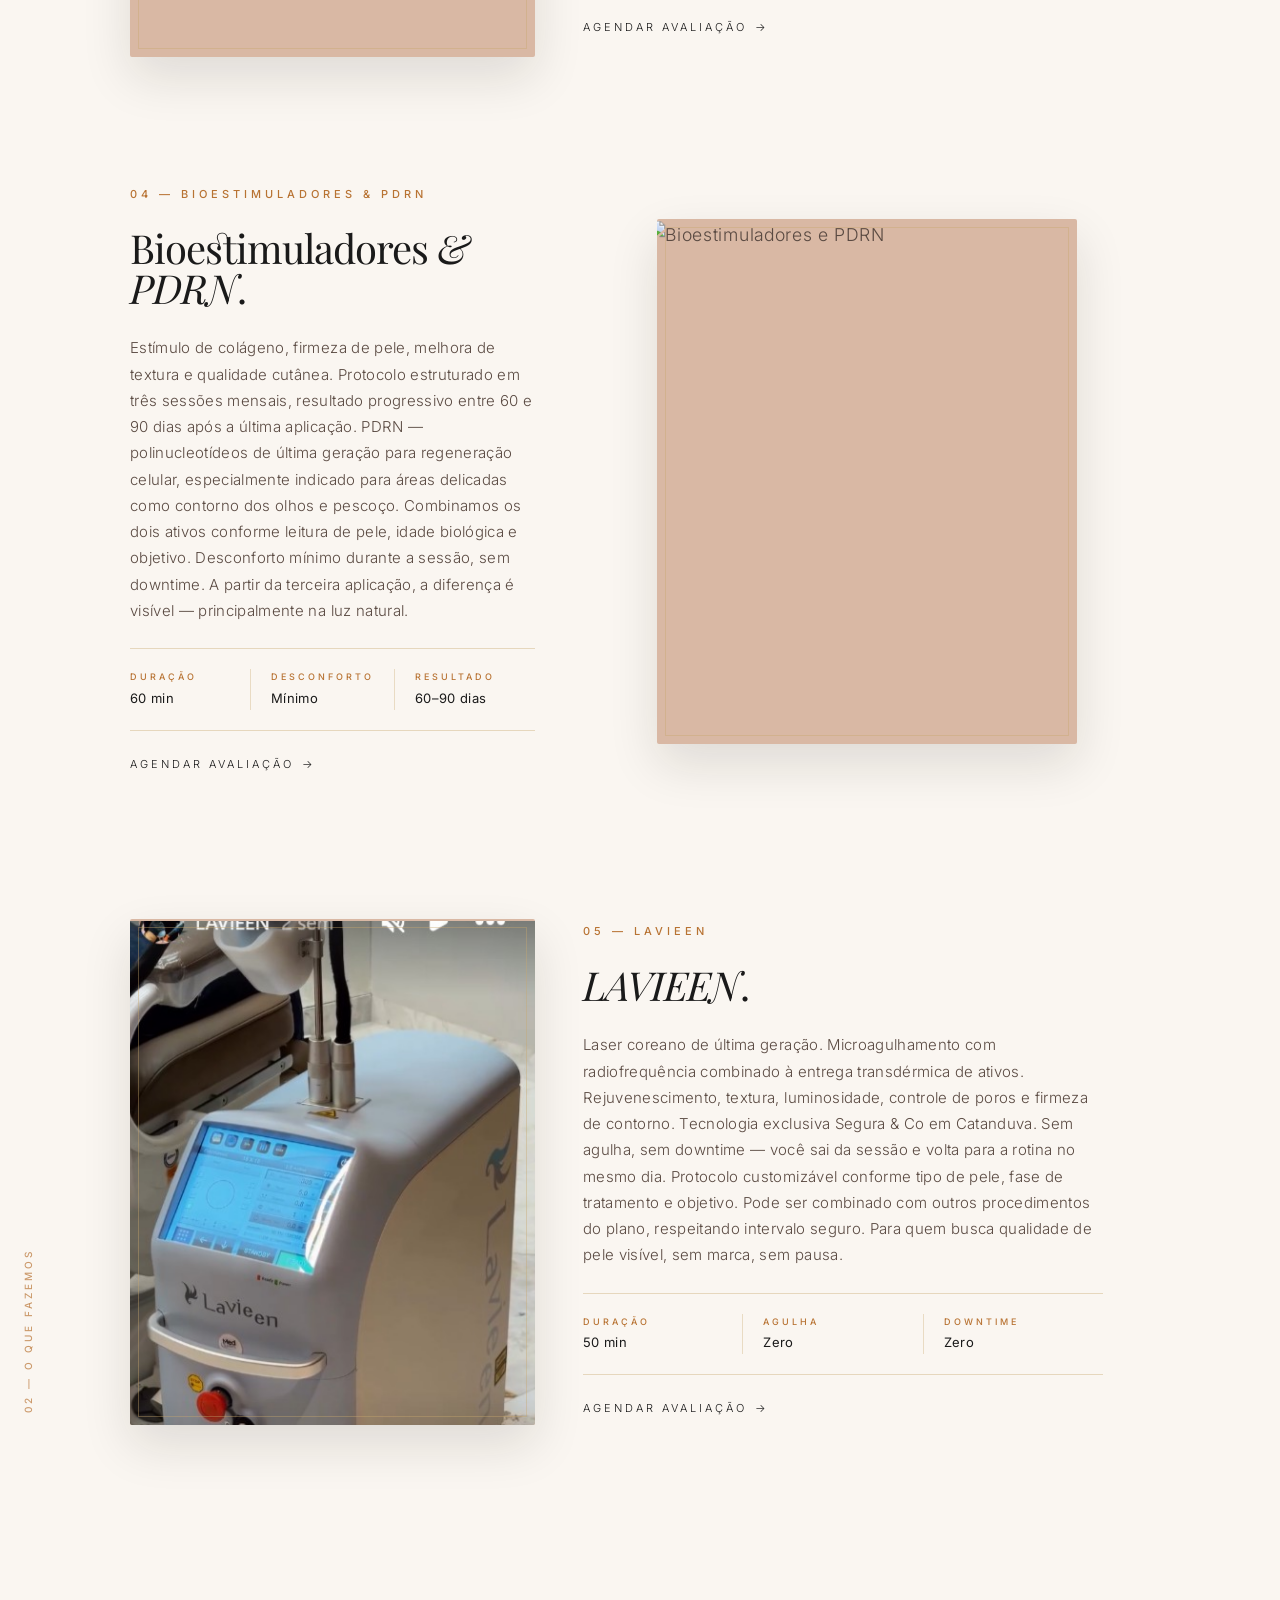
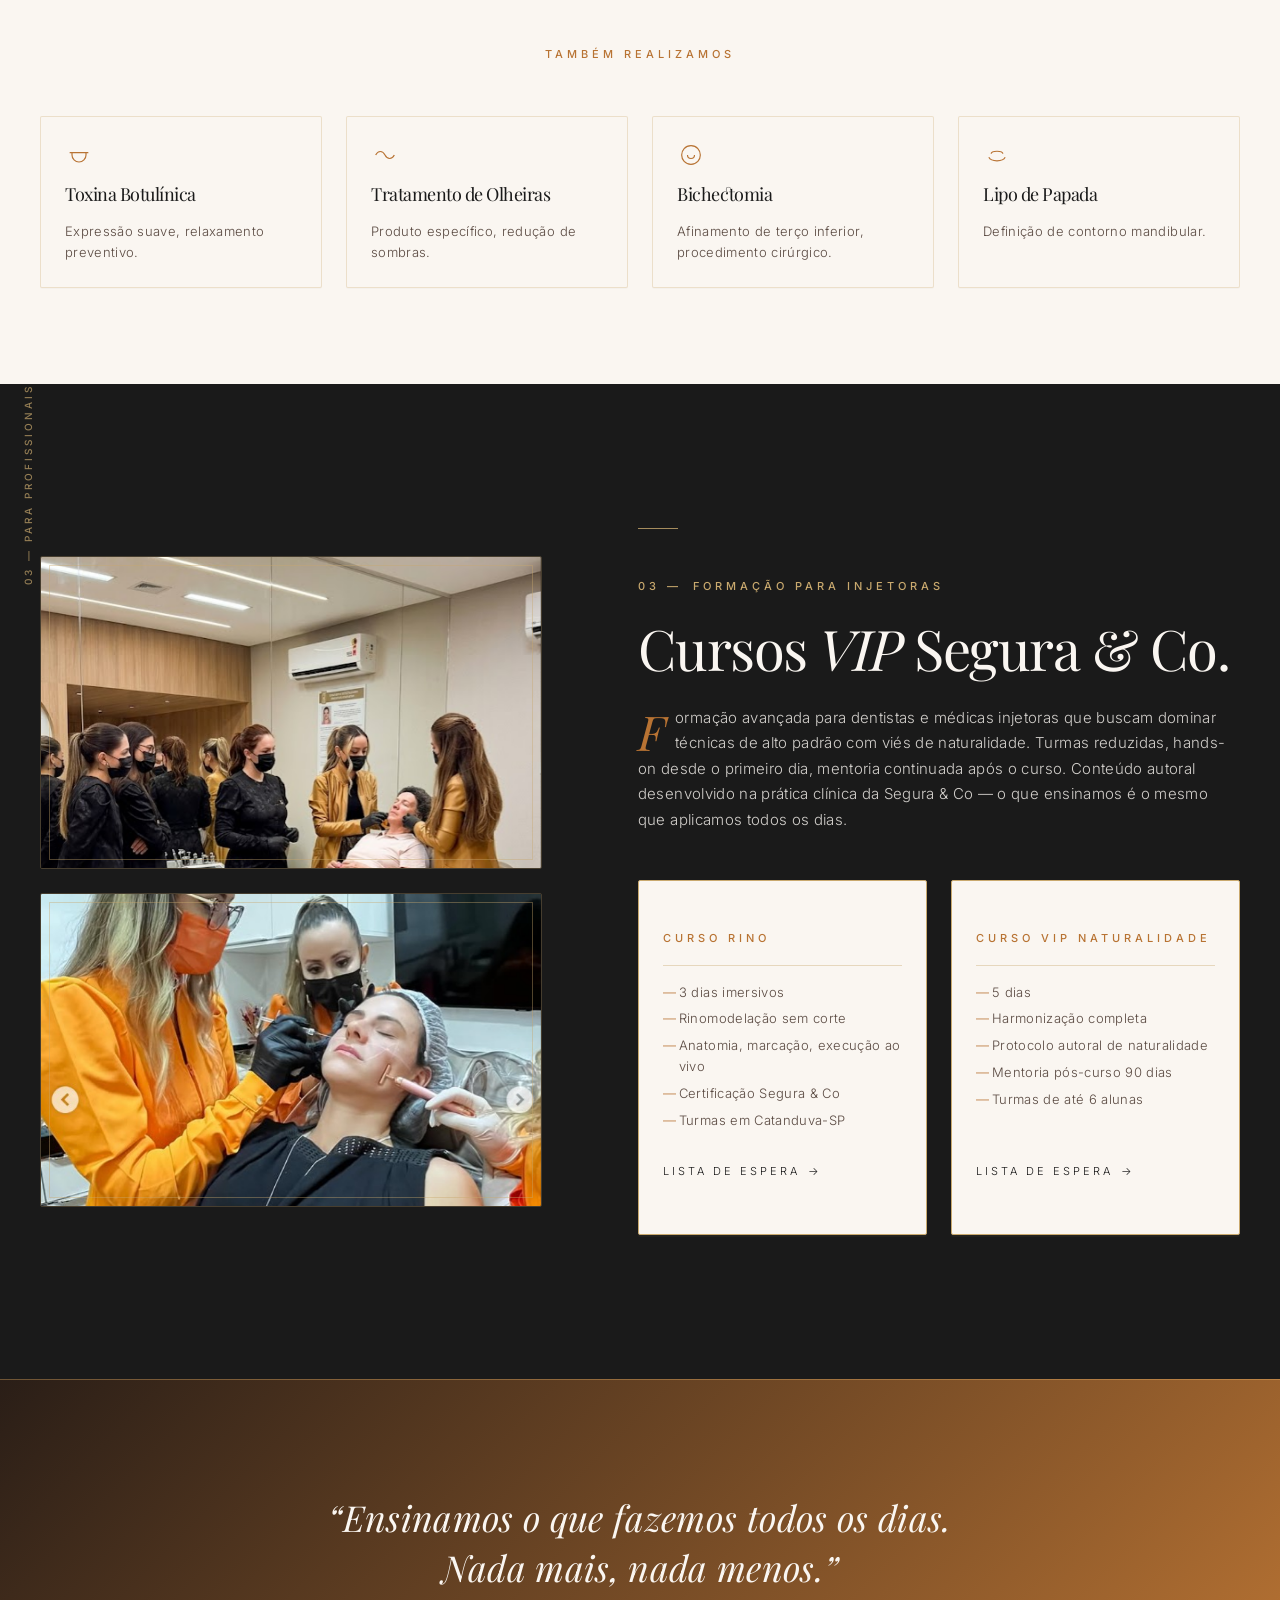
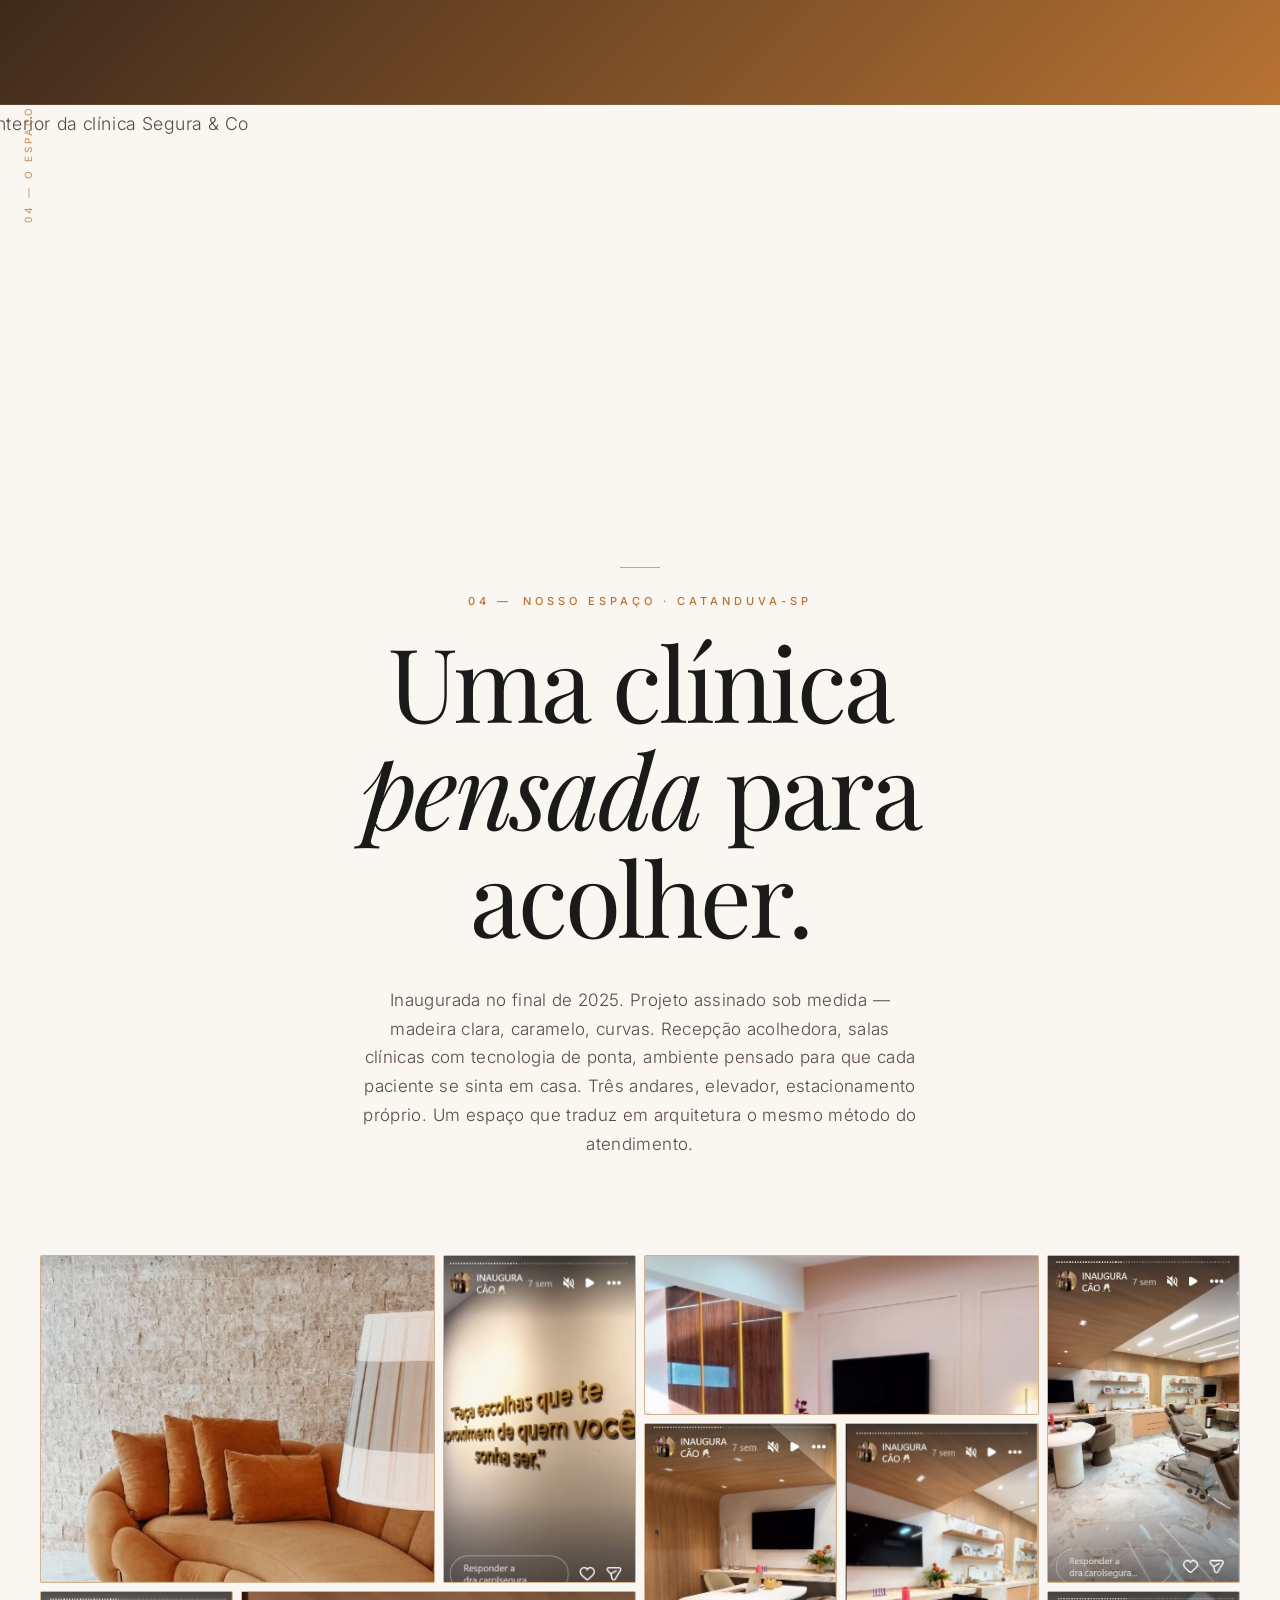
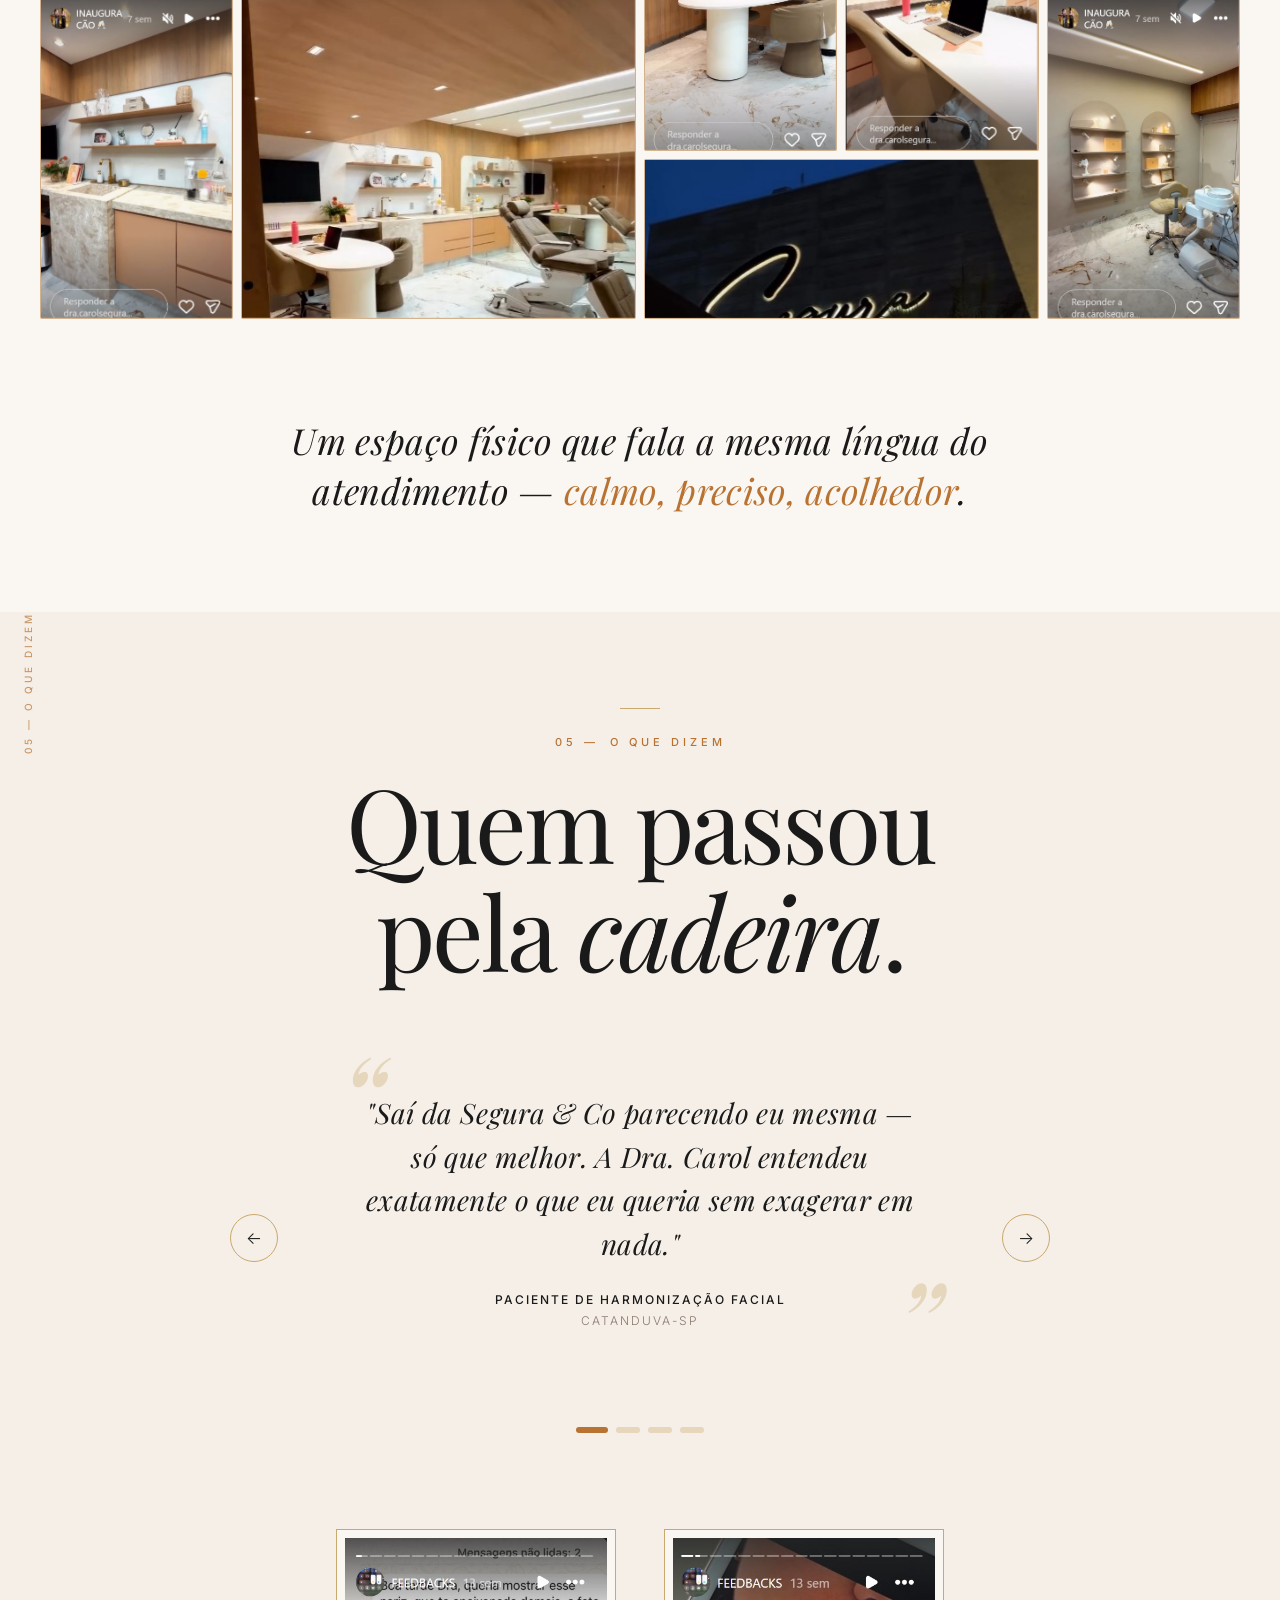
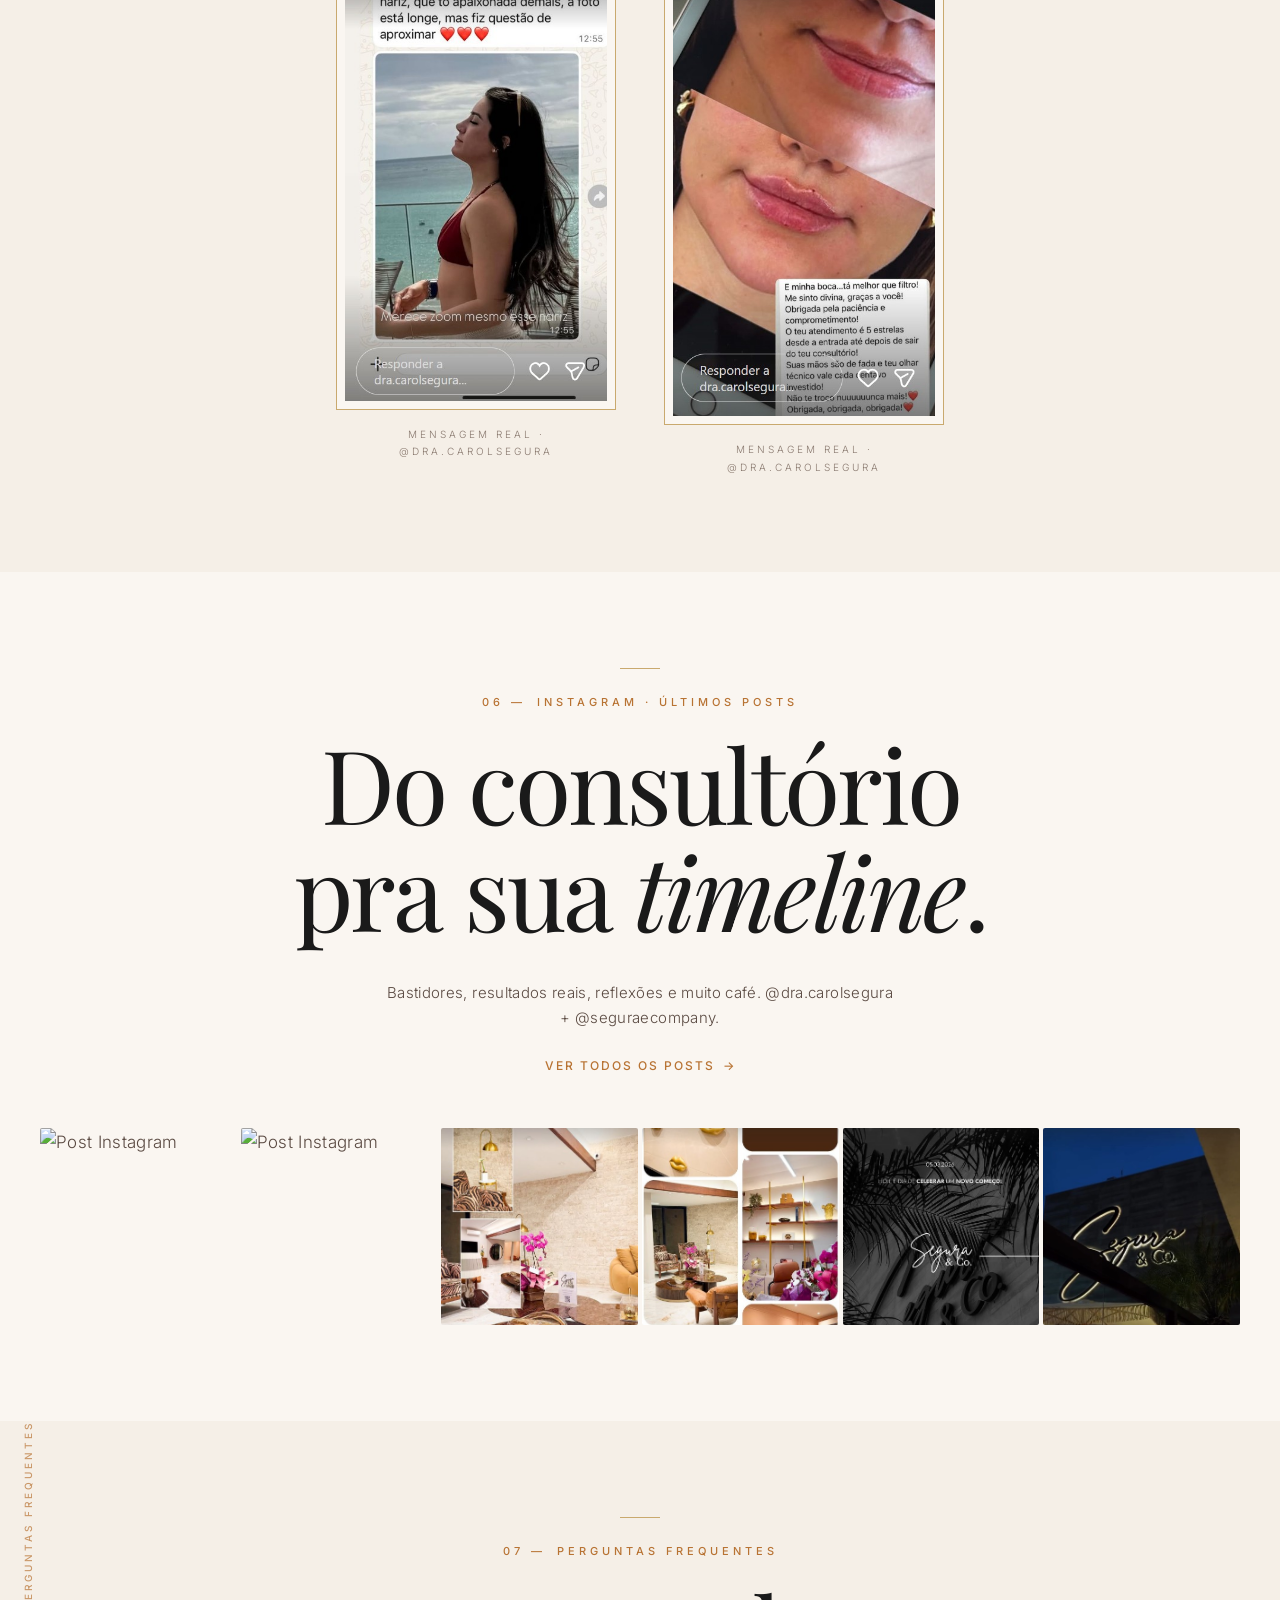
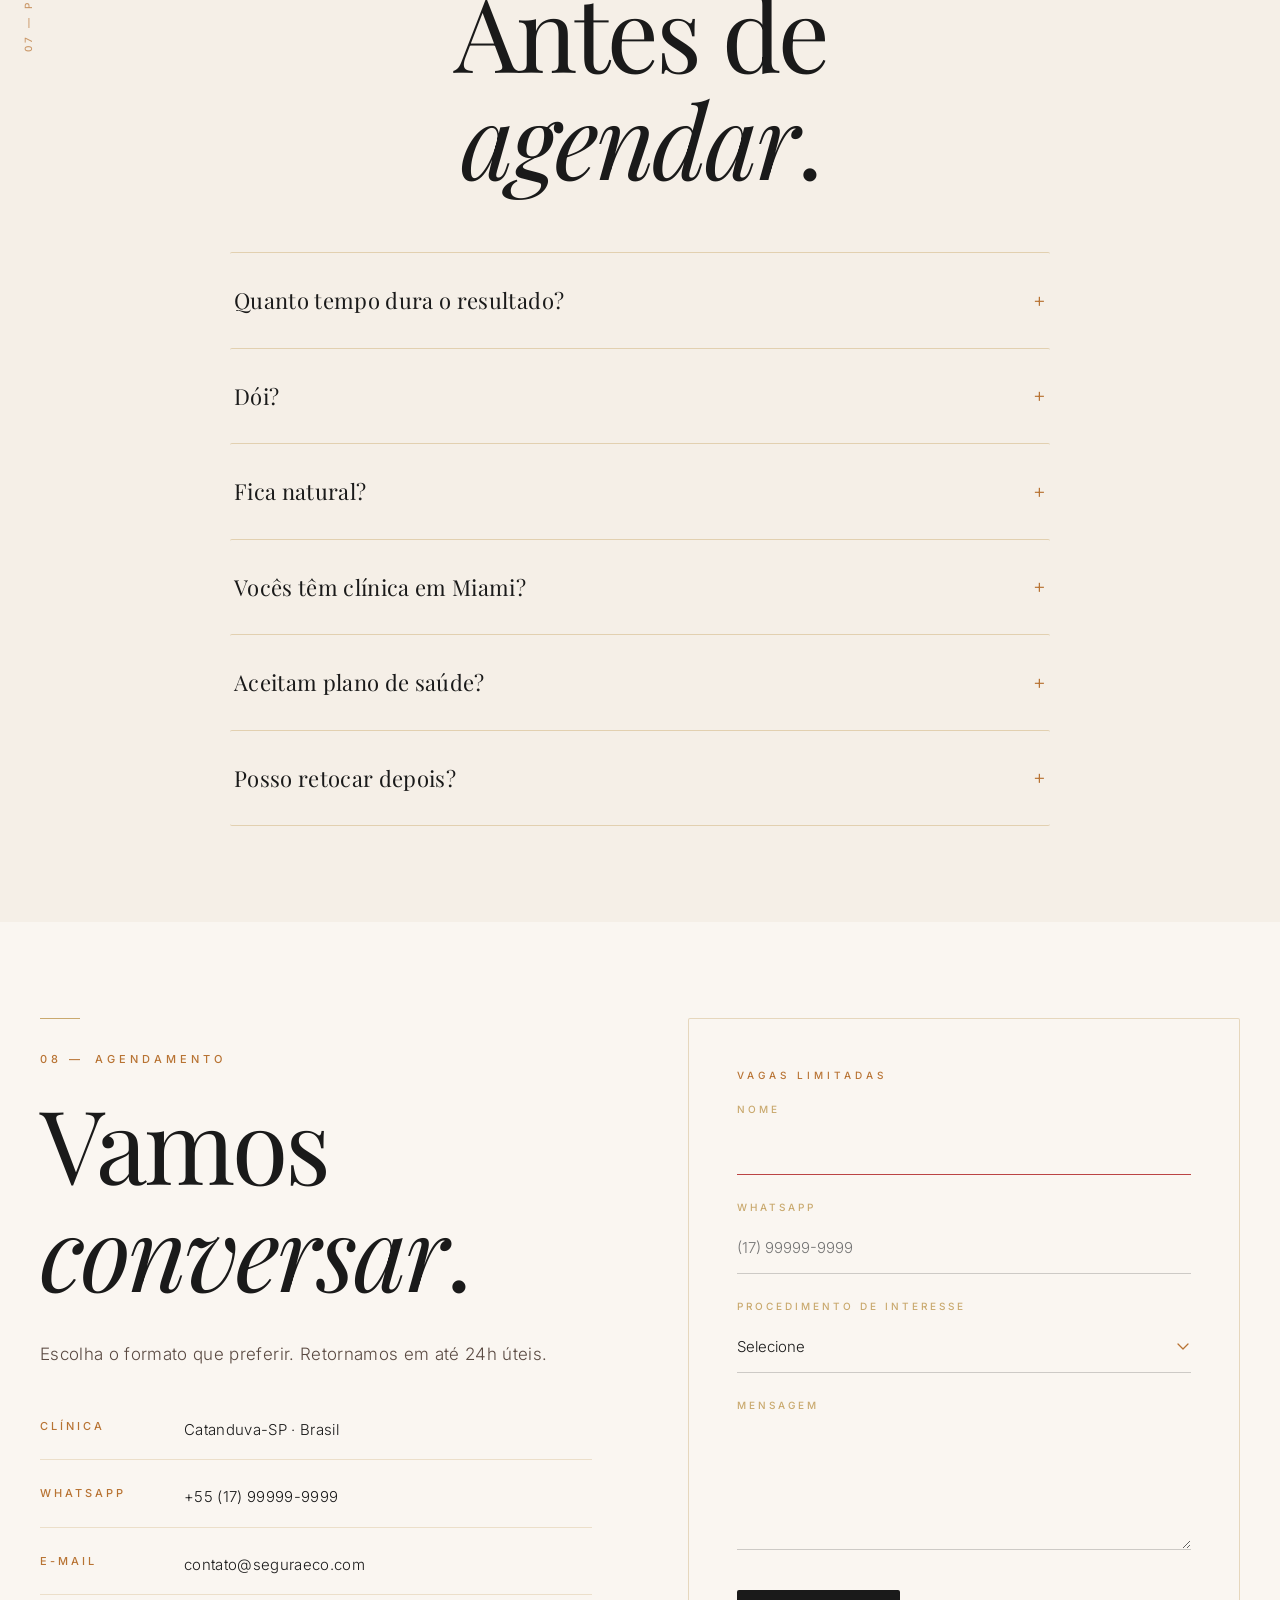
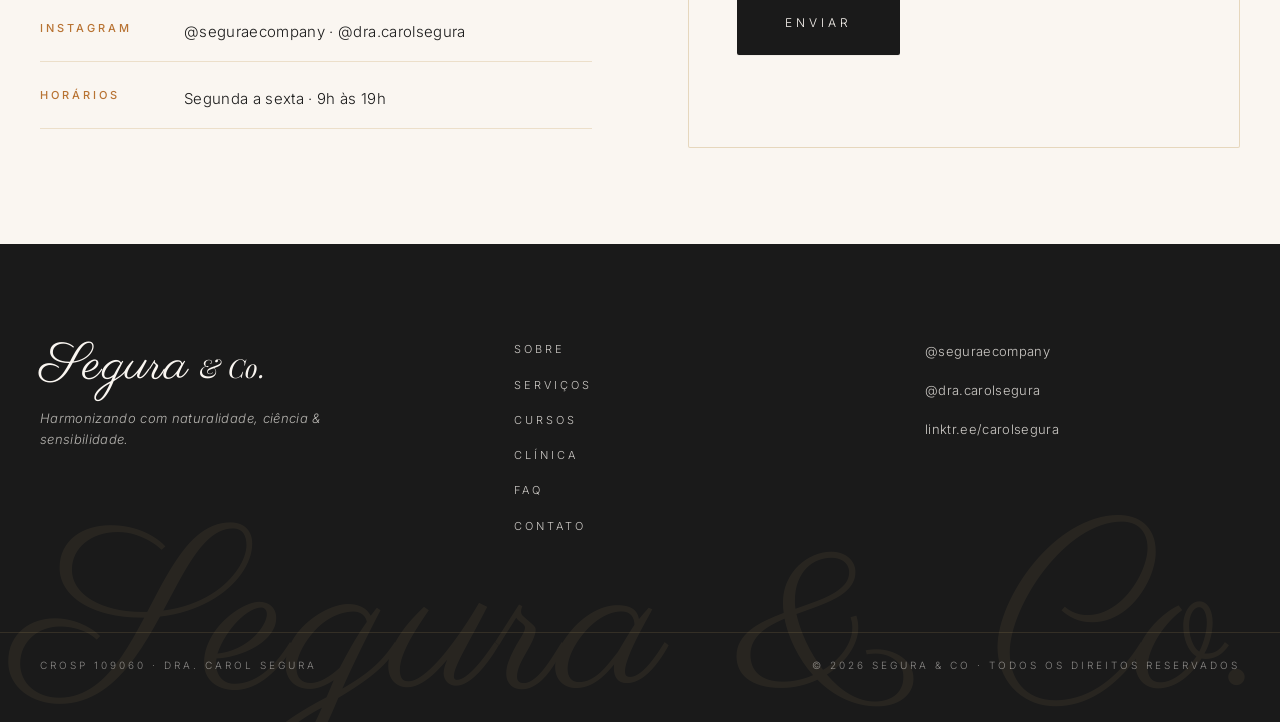
==== commit d27da621: "feat: instagram ultimos posts, fix crop descendentes, audit mobile responsivo" ====
--- a/index.html
+++ b/index.html
@@ -382,8 +382,10 @@
   <div class="container">
     <div class="insta__header" data-reveal>
       <span class="chapter-hairline" aria-hidden="true"></span>
-      <span class="label" data-letter-spread><span class="section-num">06 —</span> @dra.carolsegura · 52,3k seguidores</span>
-      <h2 id="insta-title" class="h-serif insta__title" data-split data-mask-reveal>Siga o <em class="italic">bastidor</em>.</h2>
+      <span class="label" data-letter-spread><span class="section-num">06 —</span> Instagram · Últimos posts</span>
+      <h2 id="insta-title" class="h-serif insta__title" data-split data-mask-reveal>Do consultório<br>pra sua <em class="italic">timeline</em>.</h2>
+      <p class="insta__sub">Bastidores, resultados reais, reflexões e muito café. @dra.carolsegura + @seguraecompany.</p>
+      <a class="insta__cta arrow-link" href="https://www.instagram.com/dra.carolsegura/" target="_blank" rel="noopener">Ver todos os posts <span class="arrow">→</span></a>
     </div>
     <div class="insta__grid" data-reveal>
       <a class="insta__tile" href="https://www.instagram.com/dra.carolsegura/" target="_blank" rel="noopener"><img src="imagens/colagem.jpg" alt="Post Instagram" loading="lazy" decoding="async" width="400" height="400"><span class="insta__overlay">@dra.carolsegura →</span></a>
--- a/styles.css
+++ b/styles.css
@@ -118,10 +118,11 @@
   font-family: var(--font-serif);
   font-weight: 400;
   color: var(--black);
-  line-height: 0.95;
+  line-height: 1.05;
   letter-spacing: -1.5px;
   font-feature-settings: "kern", "liga", "dlig", "ss01";
   text-rendering: optimizeLegibility;
+  padding-bottom: 0.08em;
 }
 .italic { font-style: italic; }
 
@@ -333,13 +334,18 @@
 .word.is-visible { opacity: 1; transform: translateY(0); }
 
 /* === Mask reveal for headlines === */
+[data-mask-reveal] {
+  overflow: visible;
+}
 [data-mask-reveal] .word {
-  clip-path: inset(0 0 100% 0);
+  clip-path: inset(-5% 0 100% 0);
   opacity: 1;
   transform: none;
   transition: clip-path 1.2s var(--ease-lux);
-}
-[data-mask-reveal] .word.is-visible { clip-path: inset(0 0 0 0); }
+  padding-bottom: 0.15em;
+  margin-bottom: -0.15em;
+}
+[data-mask-reveal] .word.is-visible { clip-path: inset(-10% -5% -15% -5%); }
 
 /* === Hero === */
 .hero {
@@ -696,7 +702,7 @@
 .clinica__hero img { width: 100%; height: 100%; object-fit: cover; object-position: center; }
 
 .clinica__header { text-align: center; max-width: 720px; margin: 0 auto var(--space-xl); display: flex; flex-direction: column; align-items: center; }
-.clinica__title { font-size: clamp(48px, 8vw, 120px); line-height: 0.94; letter-spacing: -2.5px; margin-top: var(--space-sm); }
+.clinica__title { font-size: clamp(48px, 8vw, 120px); line-height: 1.05; letter-spacing: -2.5px; margin-top: var(--space-sm); padding-bottom: 0.12em; }
 .clinica__intro { margin-top: var(--space-md); font-size: 17px; color: var(--brown); line-height: 1.75; }
 
 /* 10-tile mosaic with grid-template-areas */
@@ -773,7 +779,7 @@
 /* === Depoimentos === */
 .depo { padding: var(--space-xl) 0; background: #F5EFE7; }
 .depo__header { text-align: center; max-width: 720px; margin: 0 auto var(--space-lg); display: flex; flex-direction: column; align-items: center; }
-.depo__title { font-size: clamp(48px, 8vw, 120px); line-height: 0.94; letter-spacing: -2.5px; margin-top: var(--space-sm); }
+.depo__title { font-size: clamp(48px, 8vw, 120px); line-height: 1.05; letter-spacing: -2.5px; margin-top: var(--space-sm); padding-bottom: 0.12em; }
 .depo__carousel { position: relative; max-width: 820px; margin: 0 auto; padding: 0 var(--space-xl); }
 .depo__track { overflow: hidden; position: relative; min-height: clamp(300px, 44vw, 360px); }
 .depo__slide { position: absolute; inset: 0; opacity: 0; transition: opacity 0.6s var(--ease); text-align: center; padding: var(--space-lg) var(--space-md); }
@@ -829,7 +835,7 @@
 /* === Instagram === */
 .insta { padding: var(--space-xl) 0; background: var(--cream); }
 .insta__header { text-align: center; max-width: 720px; margin: 0 auto var(--space-lg); display: flex; flex-direction: column; align-items: center; }
-.insta__title { font-size: clamp(48px, 8vw, 120px); line-height: 0.94; letter-spacing: -2.5px; margin-top: var(--space-sm); }
+.insta__title { font-size: clamp(48px, 8vw, 120px); line-height: 1.05; letter-spacing: -2.5px; margin-top: var(--space-sm); padding-bottom: 0.12em; }
 .insta__grid { display: grid; grid-template-columns: repeat(6, 1fr); gap: 4px; }
 .insta__tile { position: relative; aspect-ratio: 1 / 1; overflow: hidden; display: block; }
 .insta__tile img { width: 100%; height: 100%; object-fit: cover; object-position: center 30%; transition: transform 0.8s var(--ease-lux), filter 0.5s var(--ease); }
@@ -856,7 +862,7 @@
 /* === FAQ === */
 .faq { padding: var(--space-xl) 0; background: #F5EFE7; }
 .faq__header { text-align: center; max-width: 720px; margin: 0 auto var(--space-lg); display: flex; flex-direction: column; align-items: center; }
-.faq__title { font-size: clamp(48px, 8vw, 120px); line-height: 0.94; letter-spacing: -2.5px; margin-top: var(--space-sm); }
+.faq__title { font-size: clamp(48px, 8vw, 120px); line-height: 1.05; letter-spacing: -2.5px; margin-top: var(--space-sm); padding-bottom: 0.12em; }
 .faq__list { max-width: 820px; margin: 0 auto; display: flex; flex-direction: column; gap: 0; }
 .faq__item {
   border-bottom: 1px solid rgba(201, 169, 110, 0.4);
@@ -901,7 +907,7 @@
 /* === Contato === */
 .contato { padding: var(--space-xl) 0; background: var(--cream); }
 .contato__grid { display: grid; grid-template-columns: 1fr 1fr; gap: var(--space-xl); align-items: start; }
-.contato__title { font-size: clamp(48px, 8vw, 120px); line-height: 0.94; letter-spacing: -2.5px; margin-top: var(--space-sm); }
+.contato__title { font-size: clamp(48px, 8vw, 120px); line-height: 1.05; letter-spacing: -2.5px; margin-top: var(--space-sm); padding-bottom: 0.12em; }
 .contato__sub { font-size: 17px; color: var(--brown); margin-top: var(--space-md); line-height: 1.75; }
 .contato__list { margin-top: var(--space-lg); display: grid; gap: var(--space-md); }
 .contato__list > div { display: grid; grid-template-columns: 120px 1fr; gap: var(--space-md); padding-bottom: var(--space-sm); border-bottom: 1px solid rgba(201, 169, 110, 0.3); }
@@ -1058,7 +1064,7 @@
 }
 
 /* Headings grandes — letter-spacing mais justo em escalas maiores */
-.hero__title { letter-spacing: -2px; line-height: 0.95; font-feature-settings: "kern", "liga", "dlig"; }
+.hero__title { letter-spacing: -2px; line-height: 1.02; font-feature-settings: "kern", "liga", "dlig"; padding-bottom: 0.08em; }
 @media (min-width: 1200px) {
   .hero__title { letter-spacing: -3px; }
   .clinica__title, .depo__title, .faq__title, .insta__title, .contato__title { letter-spacing: -3px; }
@@ -1256,6 +1262,90 @@
 /* Instagram tiles — rounding consistente */
 .insta__tile { border-radius: 2px; }
 
+/* Instagram header — subtitle & CTA */
+.insta__sub {
+  margin-top: var(--space-md);
+  font-size: 15px;
+  line-height: 1.7;
+  color: var(--brown);
+  max-width: 520px;
+}
+.insta__cta {
+  margin-top: var(--space-md);
+  font-size: 12px;
+  letter-spacing: 2px;
+  text-transform: uppercase;
+  color: var(--caramel);
+  font-weight: 500;
+}
+
+/* === Mobile audit — 900 / 600 / 375 / 320 === */
+html, body { overflow-x: hidden; }
+
+@media (max-width: 900px) {
+  :root { --space-xl: 72px; }
+  .hero__title { font-size: clamp(40px, 10vw, 72px); }
+  .insta__header { padding: 0 var(--gutter-mobile); }
+  .depo__header, .faq__header, .clinica__header { padding: 0 var(--gutter-mobile); }
+  .contato__form { padding: var(--space-md); }
+  /* Touch targets 44x44 min */
+  .nav__cta, .btn, .depo__arrow, .faq__q, .field input, .field select, .field textarea {
+    min-height: 44px;
+  }
+  .field input, .field select { padding: 14px 0; }
+  .depo__arrow { width: 44px; height: 44px; }
+}
+
+@media (max-width: 600px) {
+  :root { --space-xl: 56px; --space-lg: 36px; }
+  body { font-size: 16px; }
+  .hero { padding-top: 64px; }
+  .hero__text { padding: var(--space-lg) var(--gutter-mobile); }
+  .hero__image { height: 60vh; min-height: 380px; }
+  .hero__title { font-size: clamp(36px, 11vw, 60px); letter-spacing: -1px; }
+  .hero__ctas { flex-direction: column; align-items: stretch; }
+  .hero__ctas .btn { width: 100%; justify-content: center; }
+
+  .servicos__title, .sobre__title { font-size: clamp(32px, 9vw, 52px); }
+  .clinica__title, .depo__title, .faq__title, .insta__title, .contato__title {
+    font-size: clamp(36px, 10vw, 56px);
+    letter-spacing: -1.5px;
+  }
+  .proc-block__title { font-size: clamp(28px, 7vw, 36px); }
+  .cursos__title { font-size: clamp(32px, 9vw, 44px); }
+
+  .depo__carousel { padding: 0 44px; }
+  .depo__quote { font-size: 18px; line-height: 1.55; }
+  .depo__track { min-height: 340px; }
+
+  .contato__list > div { grid-template-columns: 1fr; gap: 4px; }
+  .contato__form { padding: var(--space-md) var(--space-sm); }
+
+  .footer__meta { font-size: 9px; }
+}
+
+@media (max-width: 375px) {
+  :root { --gutter-mobile: 16px; }
+  .hero__title { font-size: 32px; }
+  .clinica__title, .depo__title, .faq__title, .insta__title, .contato__title {
+    font-size: 32px;
+  }
+  .servicos__title, .sobre__title { font-size: 30px; }
+  .proc-block__title { font-size: 26px; }
+  .nav__logo-script { font-size: 26px; }
+  .nav__logo-italic { font-size: 15px; }
+  .depo__carousel { padding: 0 36px; }
+  .depo__arrow { width: 40px; height: 40px; }
+  .insta__grid { gap: 2px; }
+}
+
+@media (max-width: 320px) {
+  body { font-size: 15px; }
+  .hero__title { font-size: 28px; line-height: 1.05; }
+  .btn { padding: 12px 16px; font-size: 11px; letter-spacing: 2px; }
+  .contato__form { padding: var(--space-sm); }
+}
+
 /* prefers-reduced-motion reforço */
 @media (prefers-reduced-motion: reduce) {
   [data-reveal], .word { transform: none !important; opacity: 1 !important; transition: none !important; }
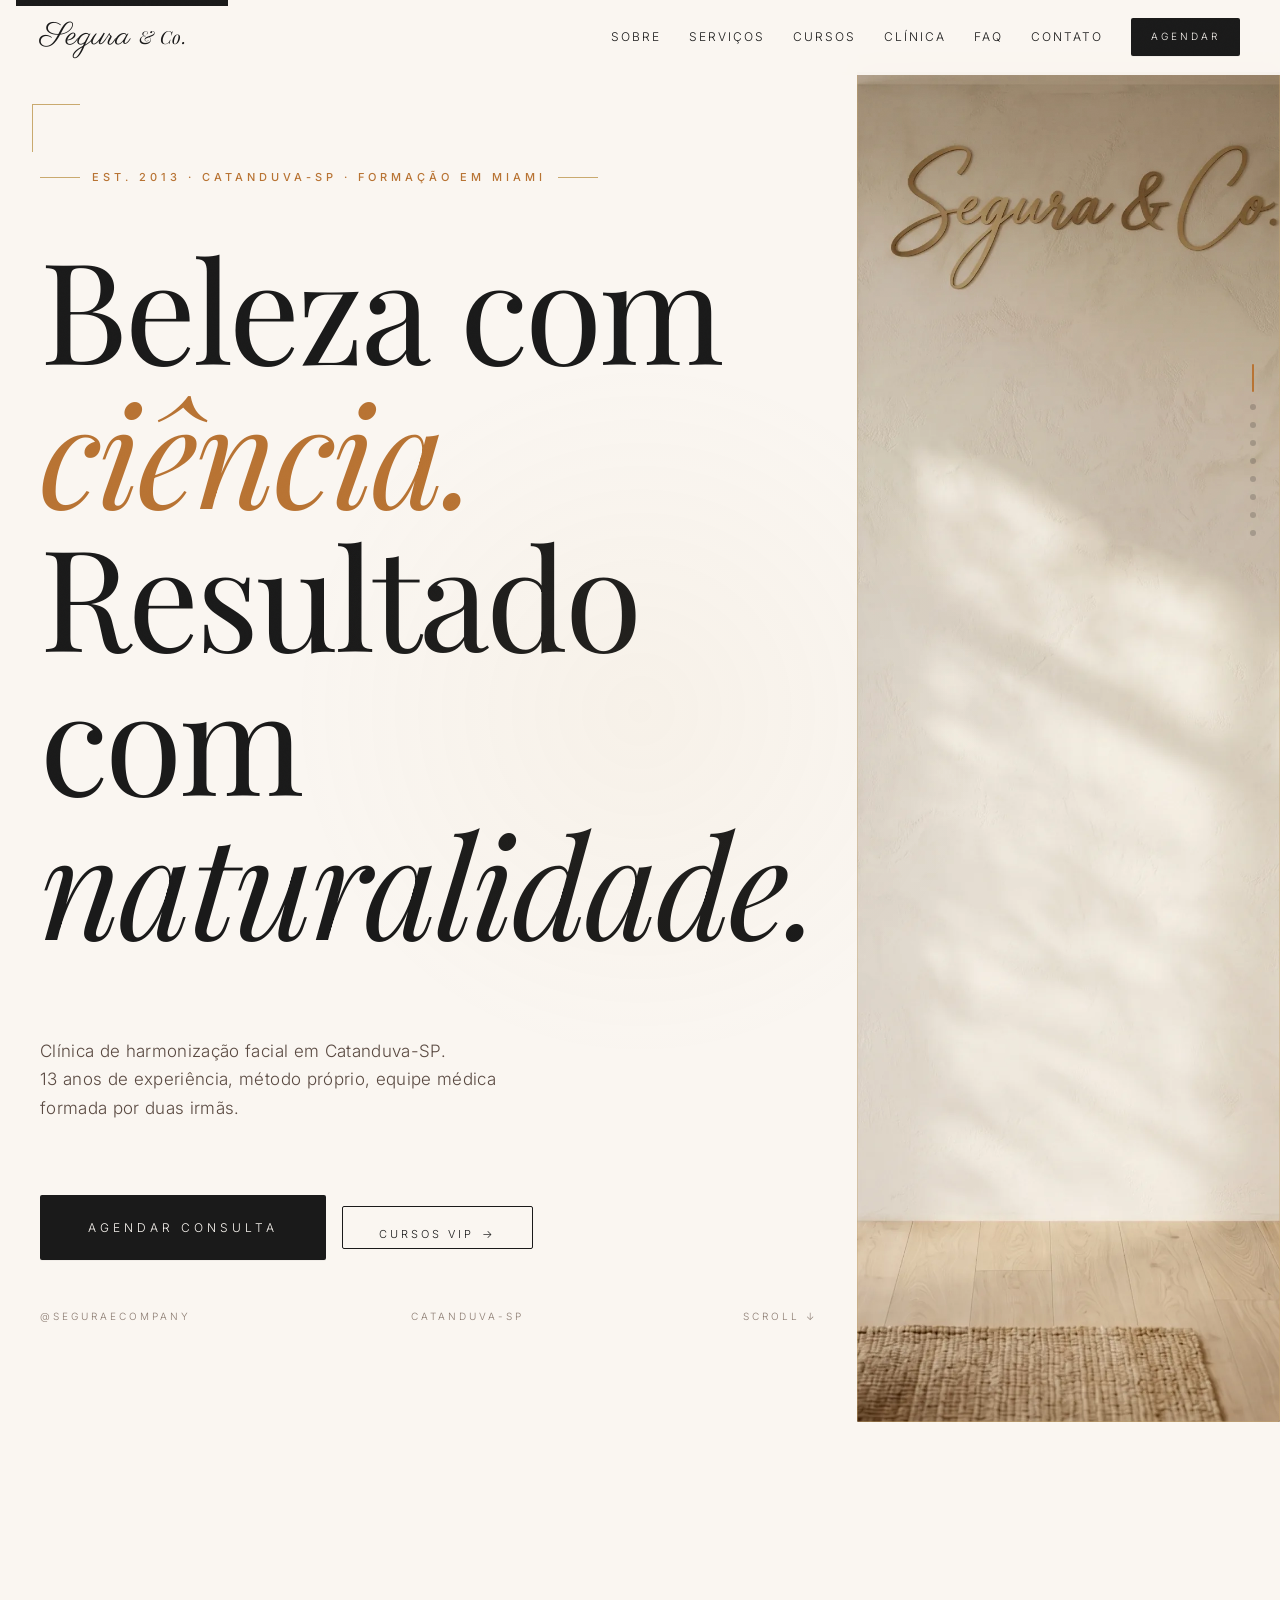
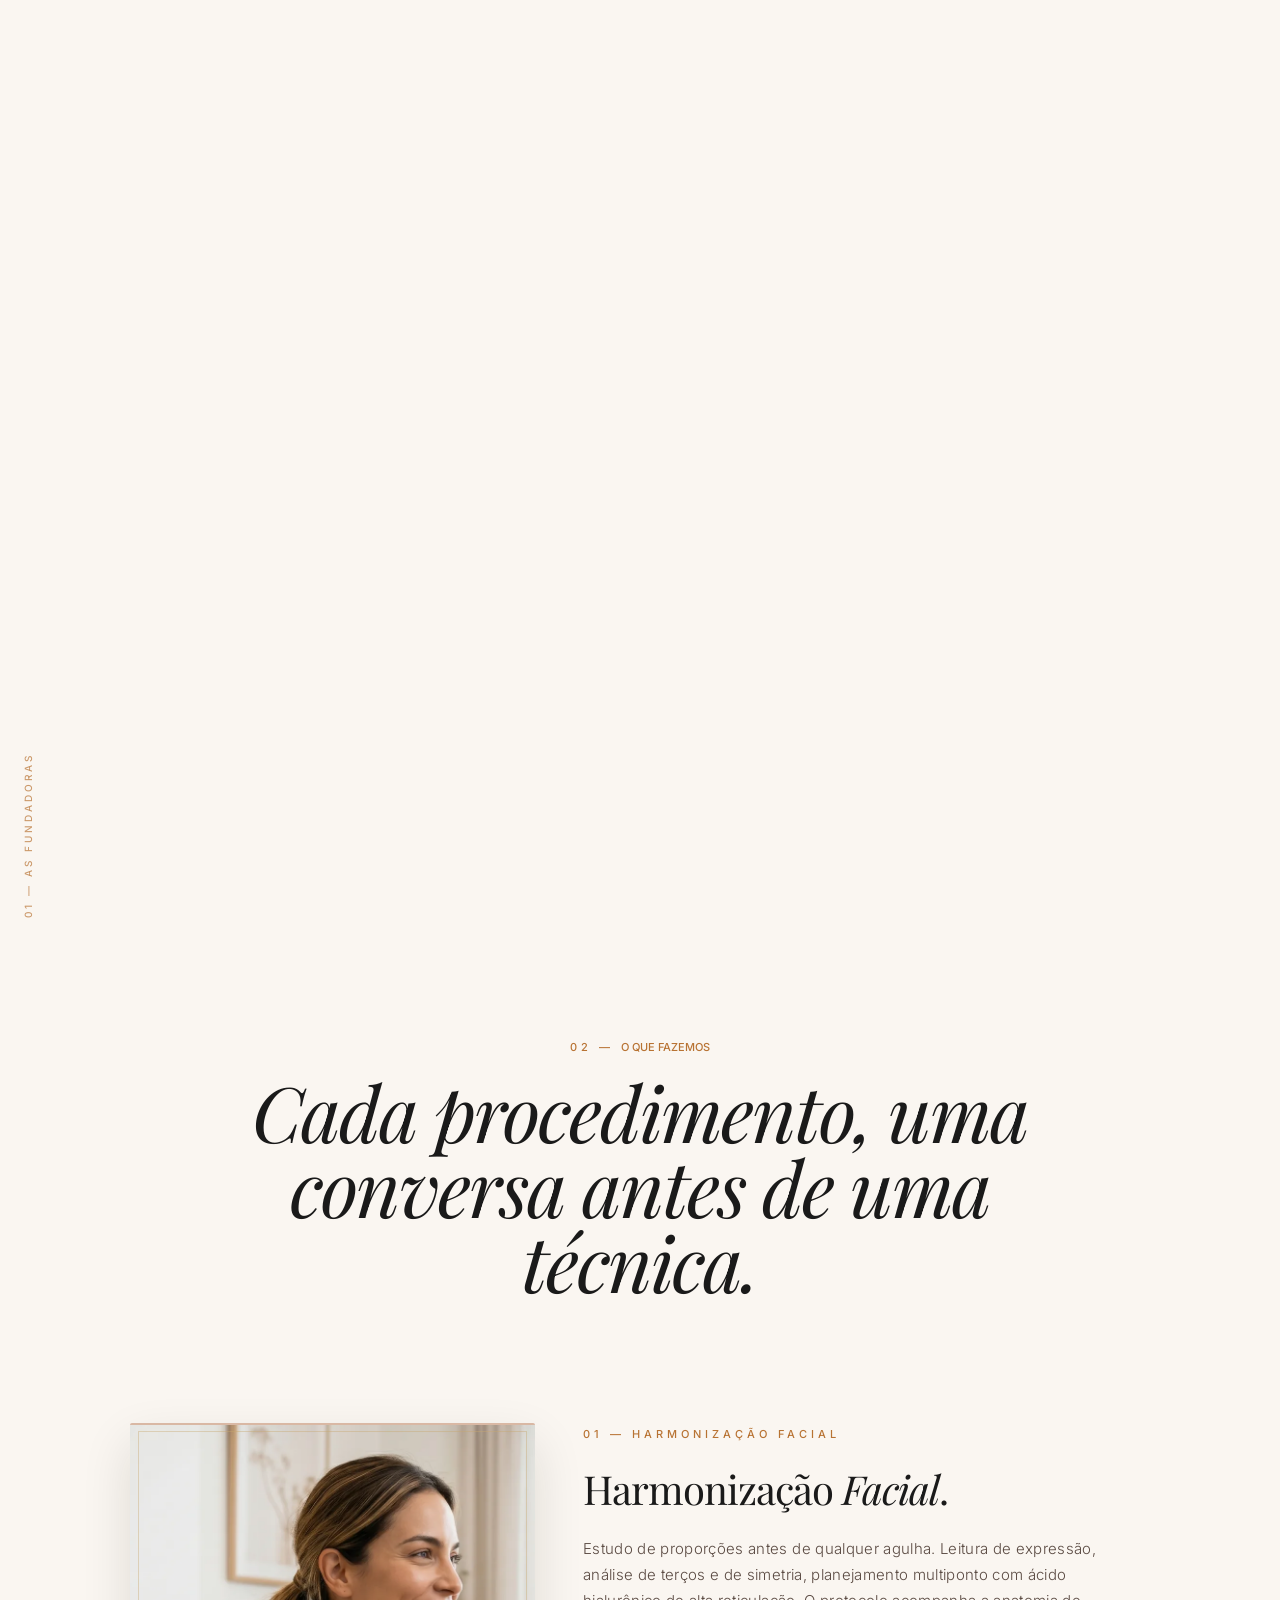
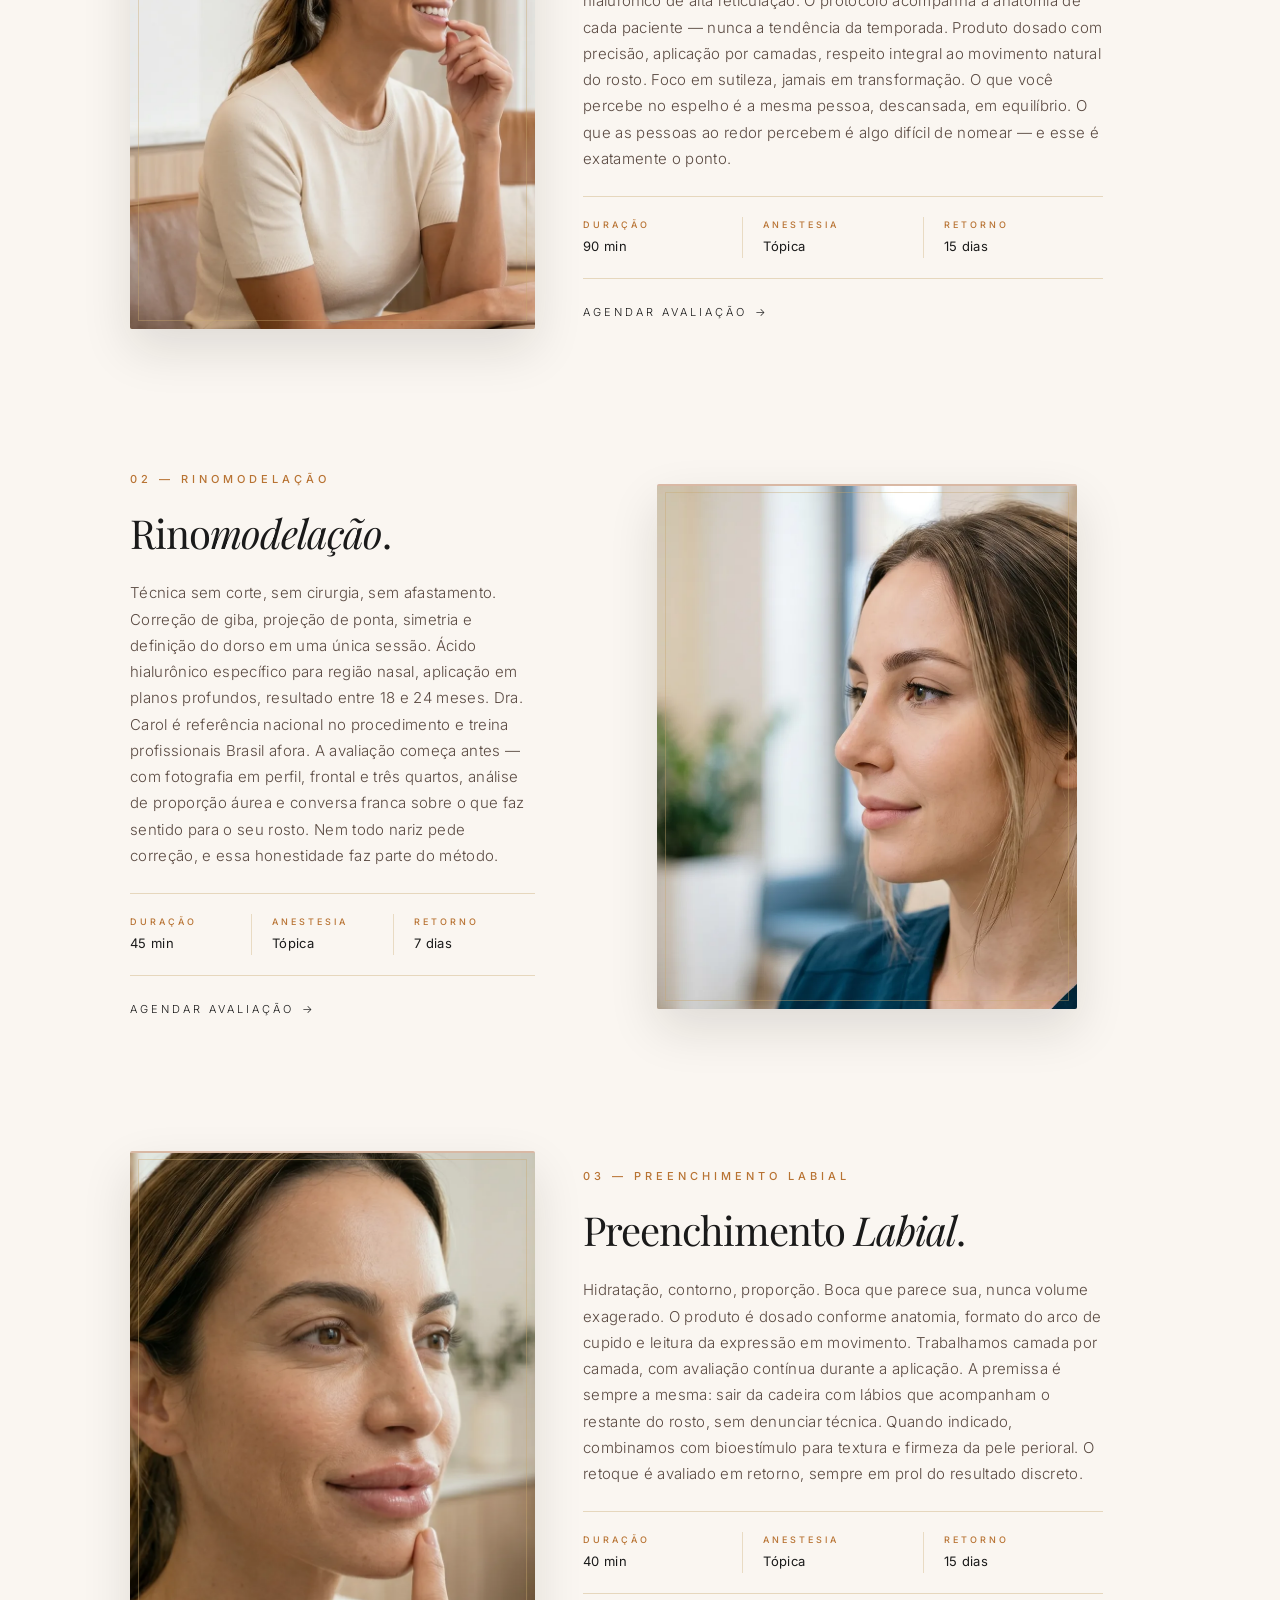
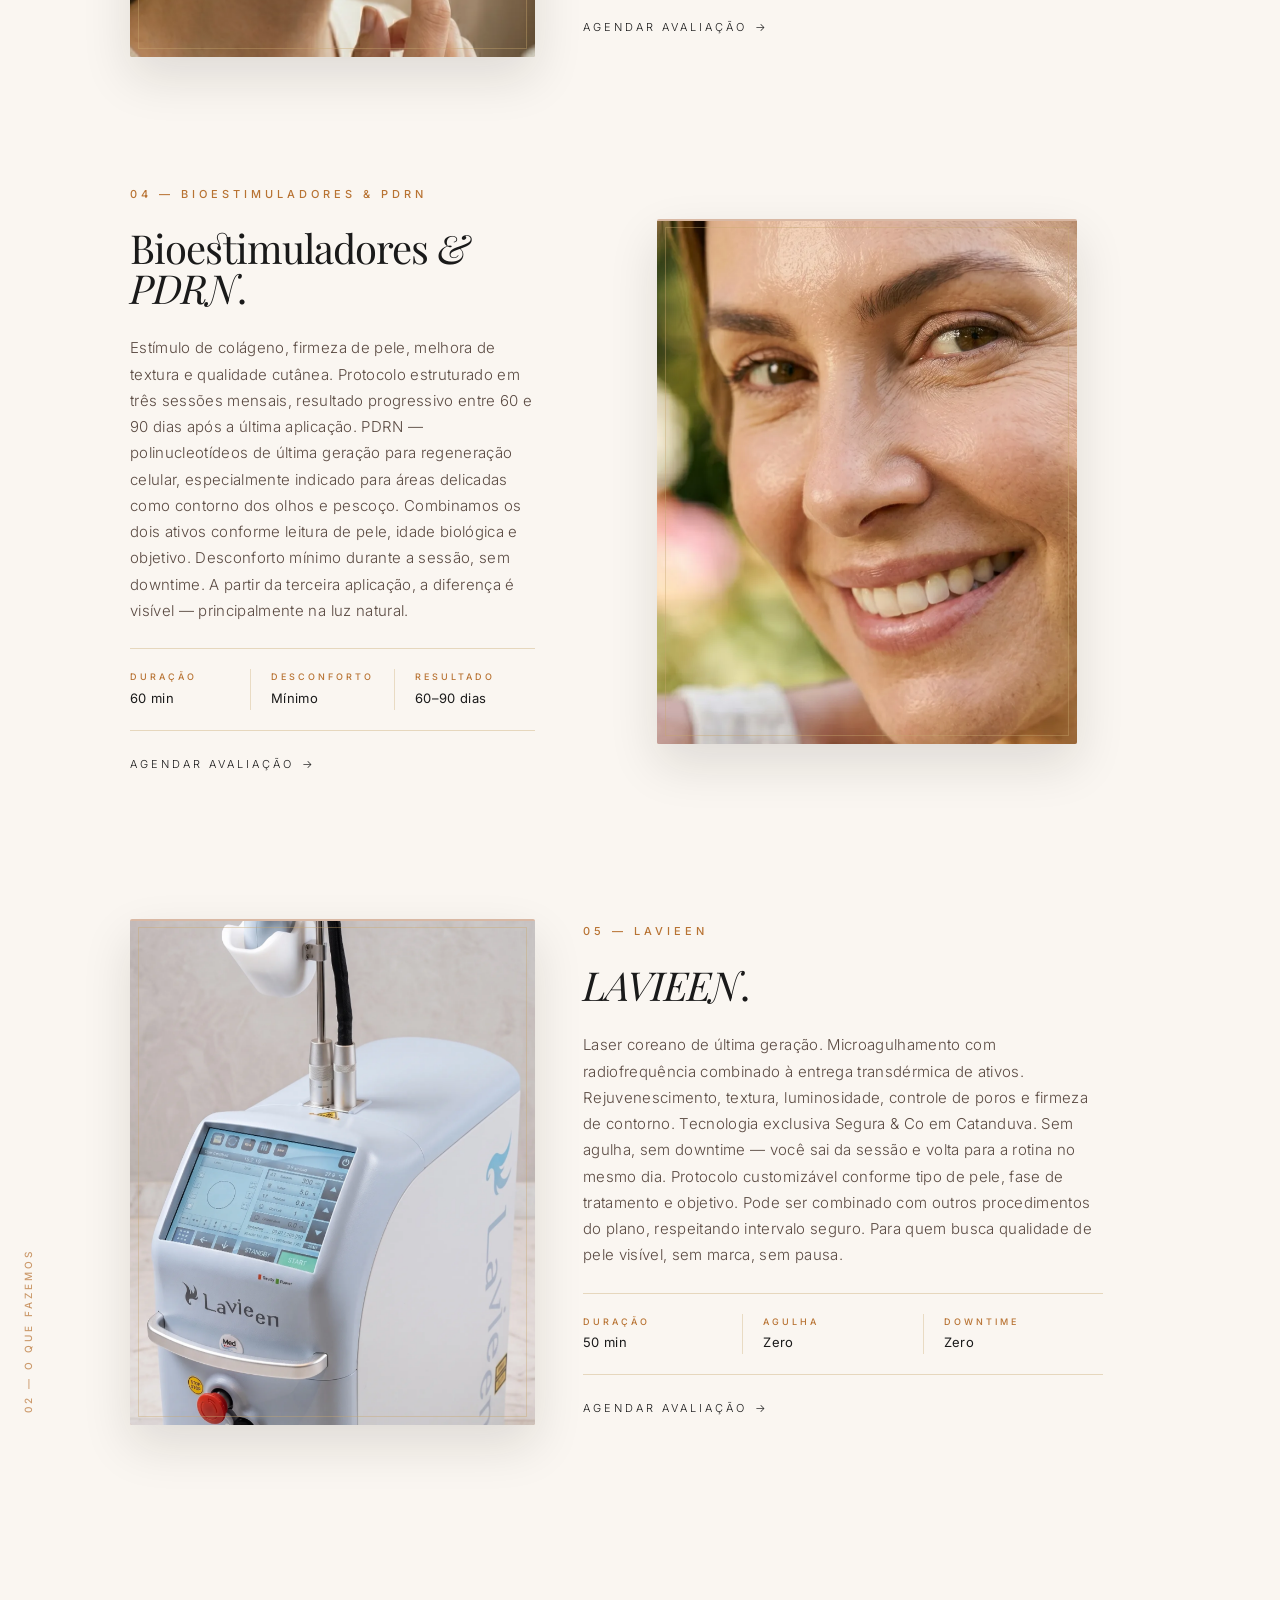
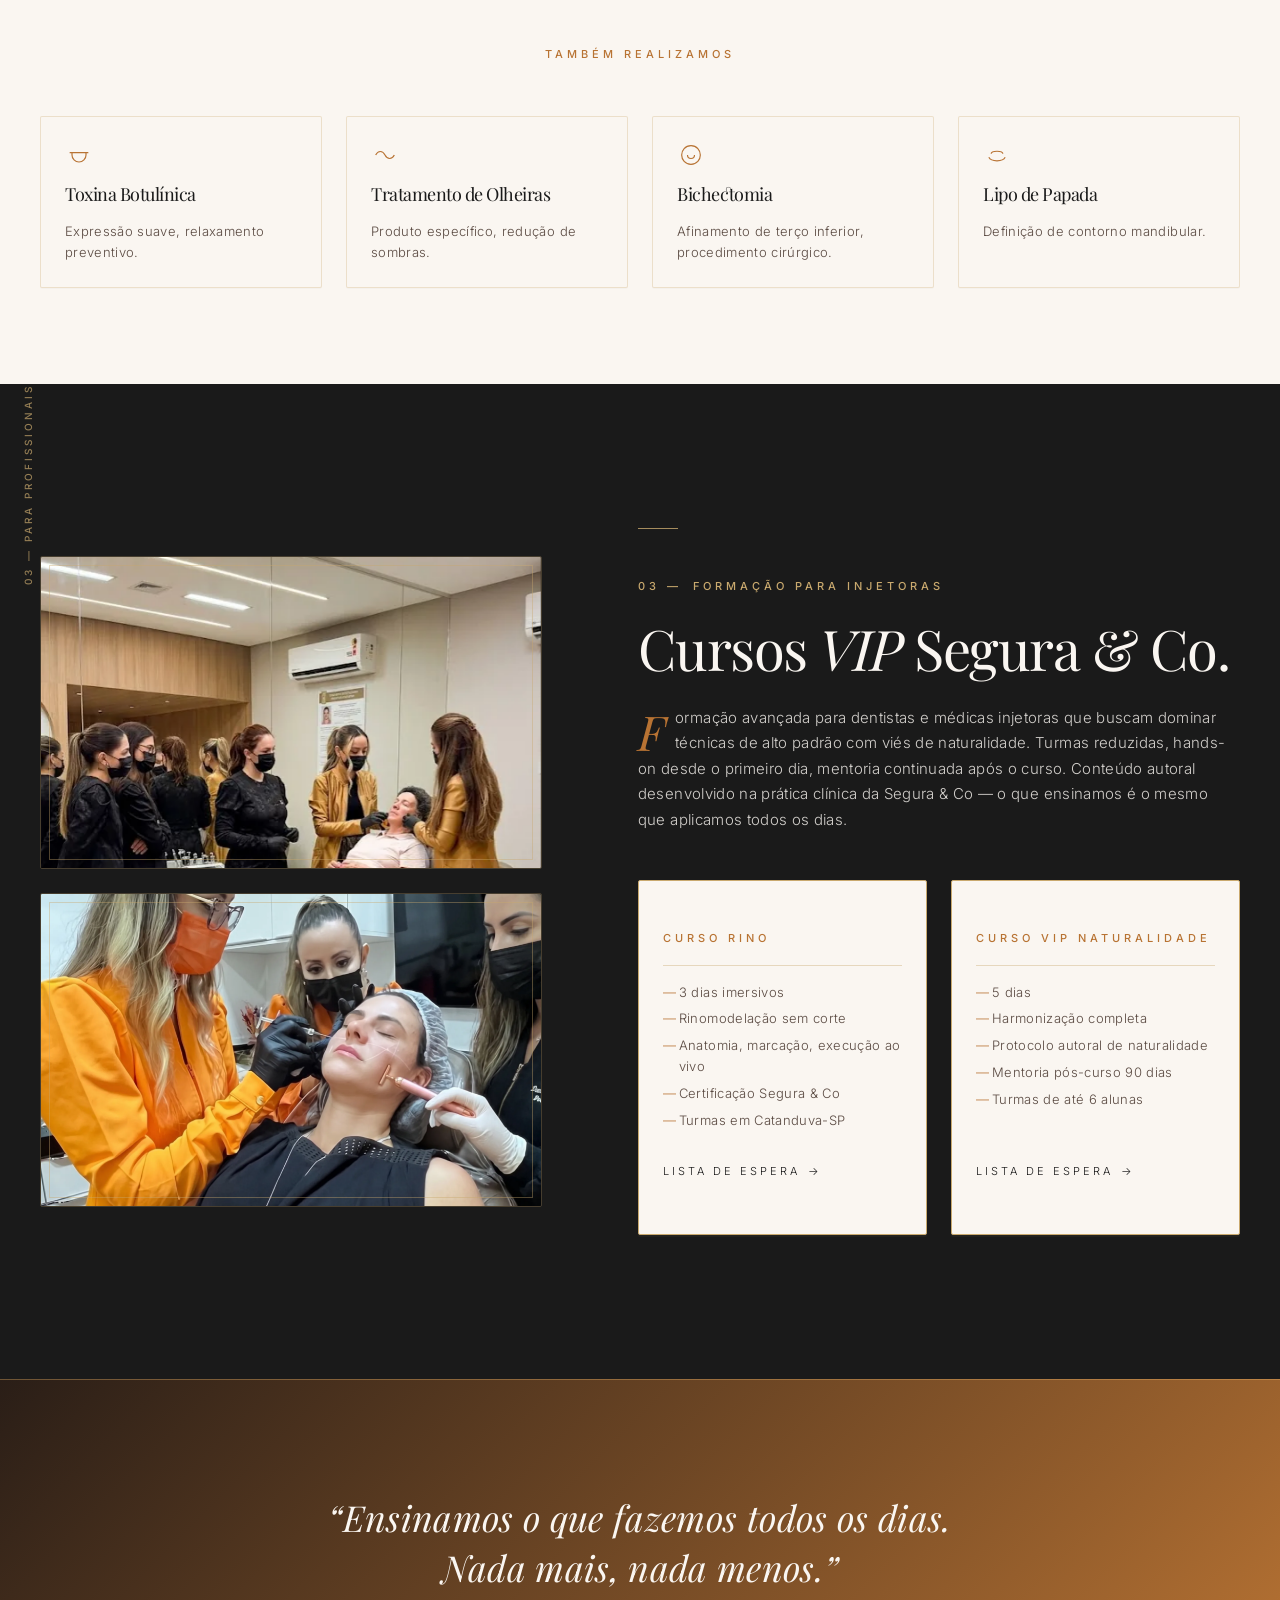
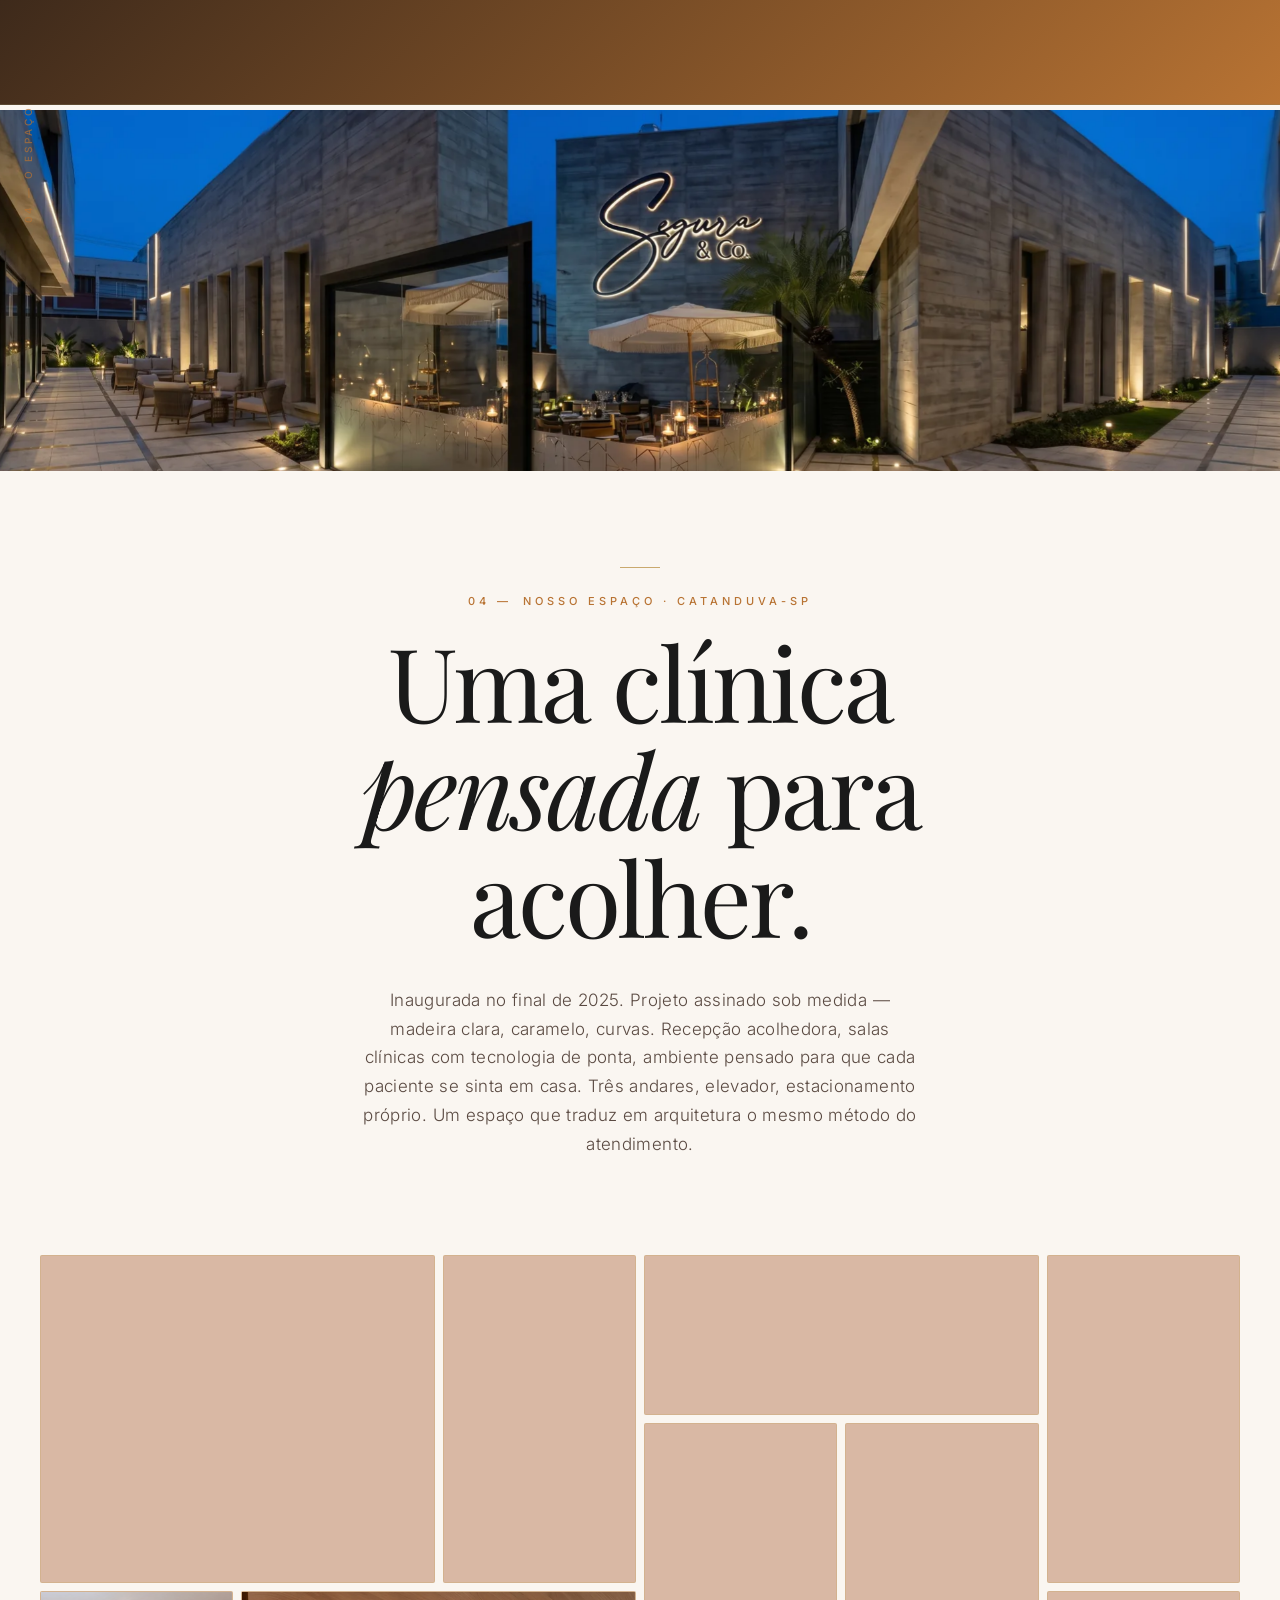
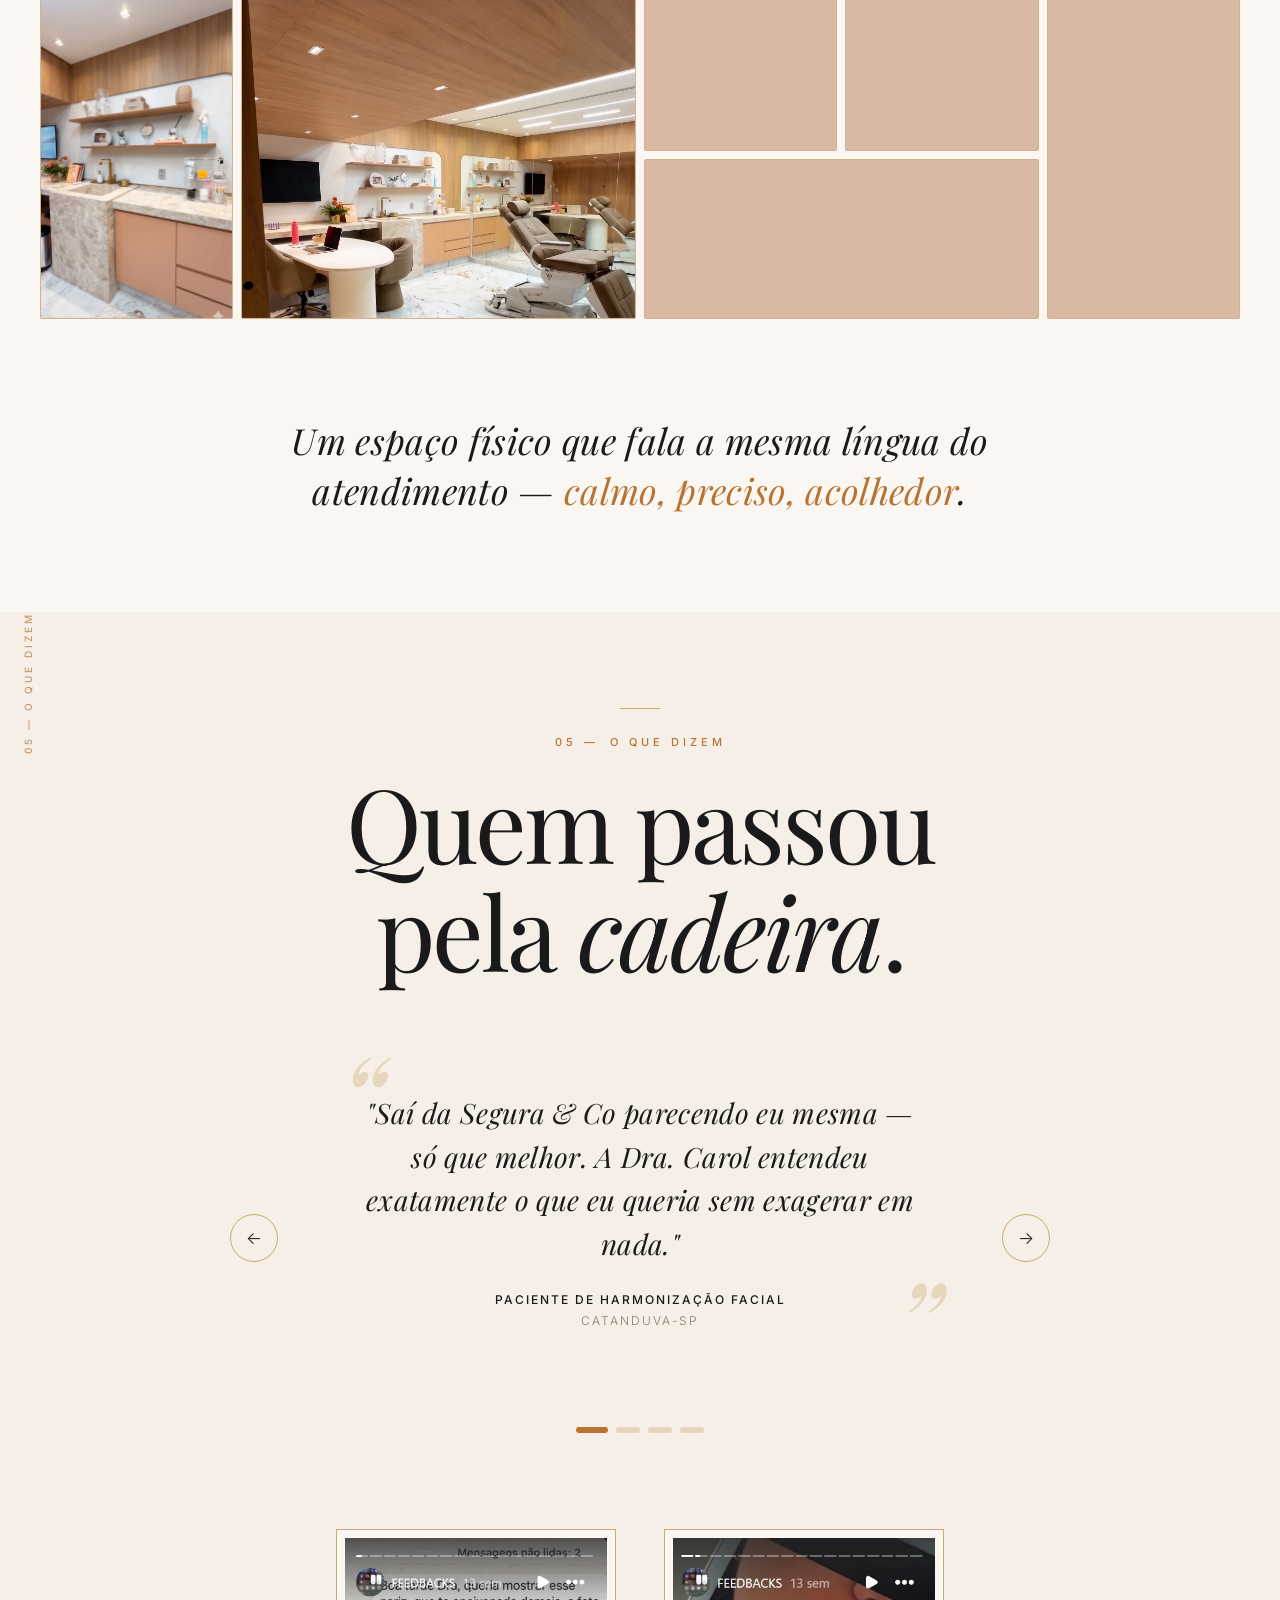
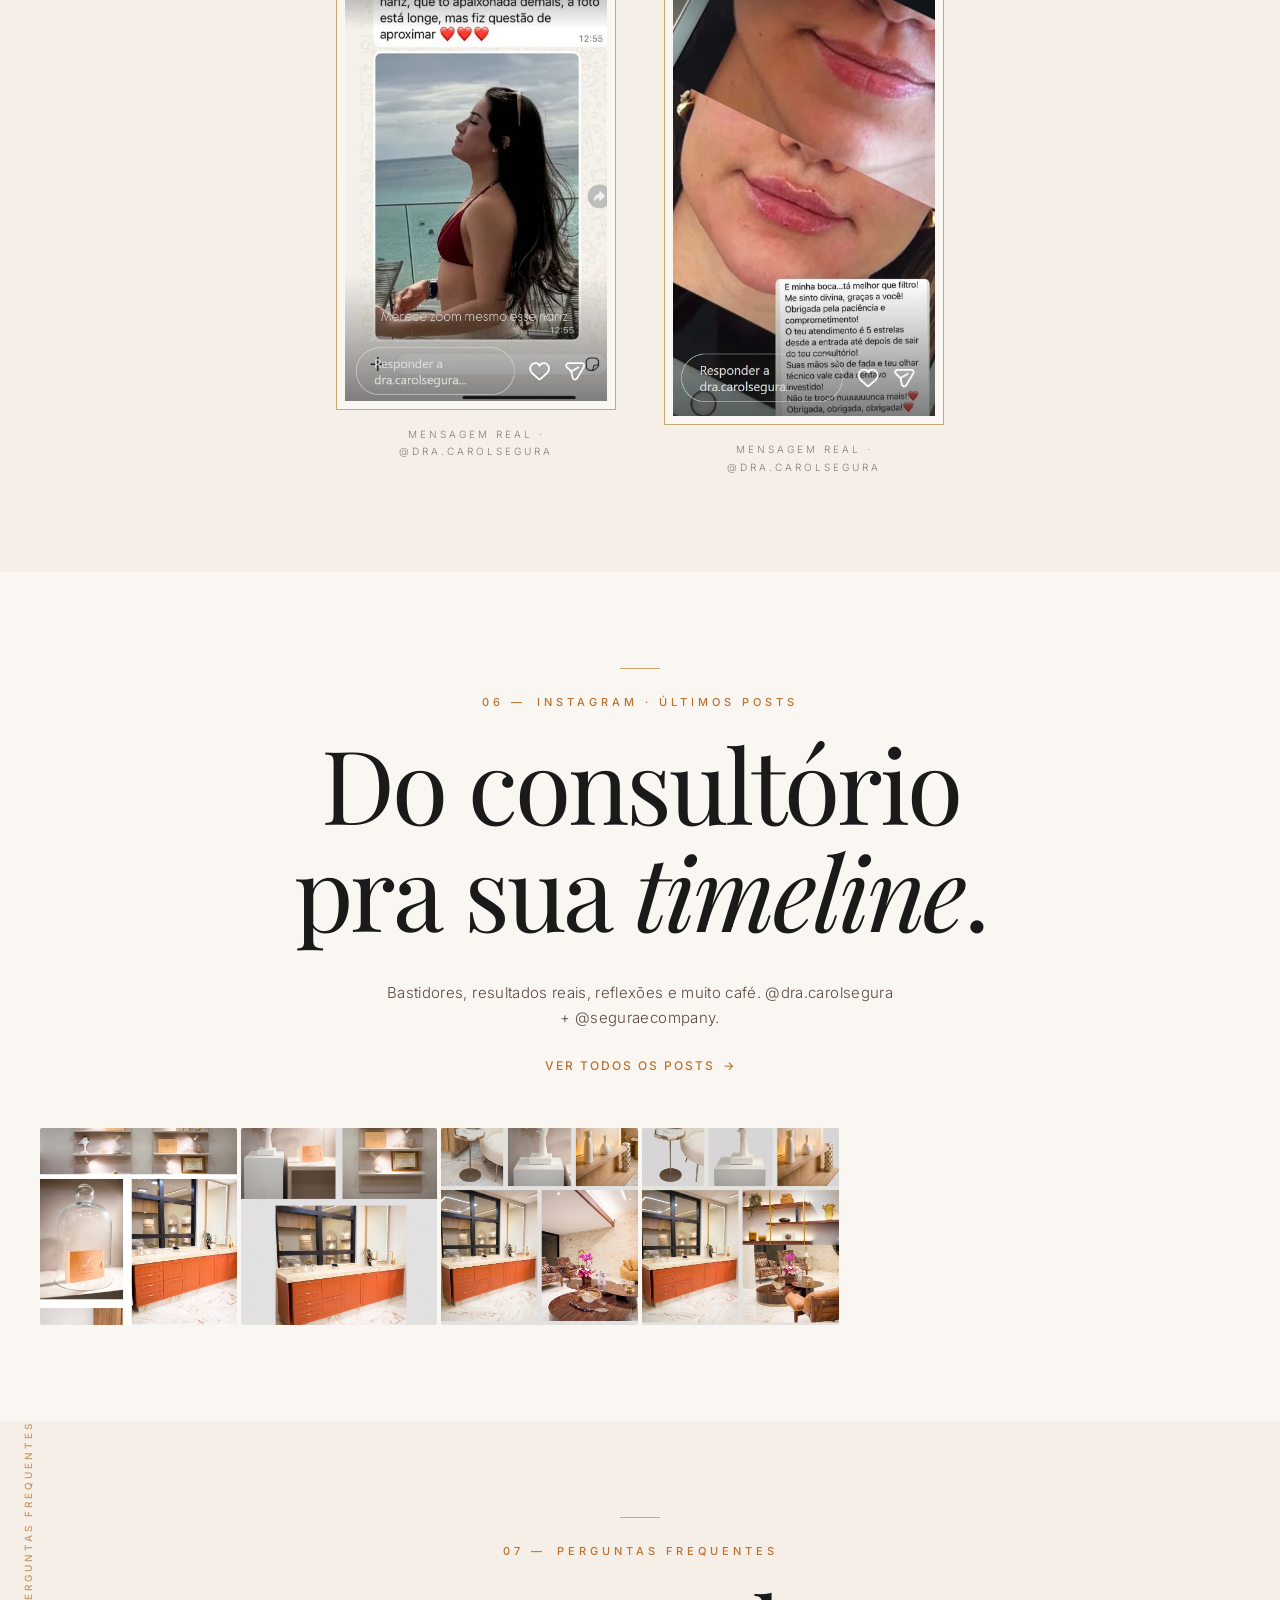
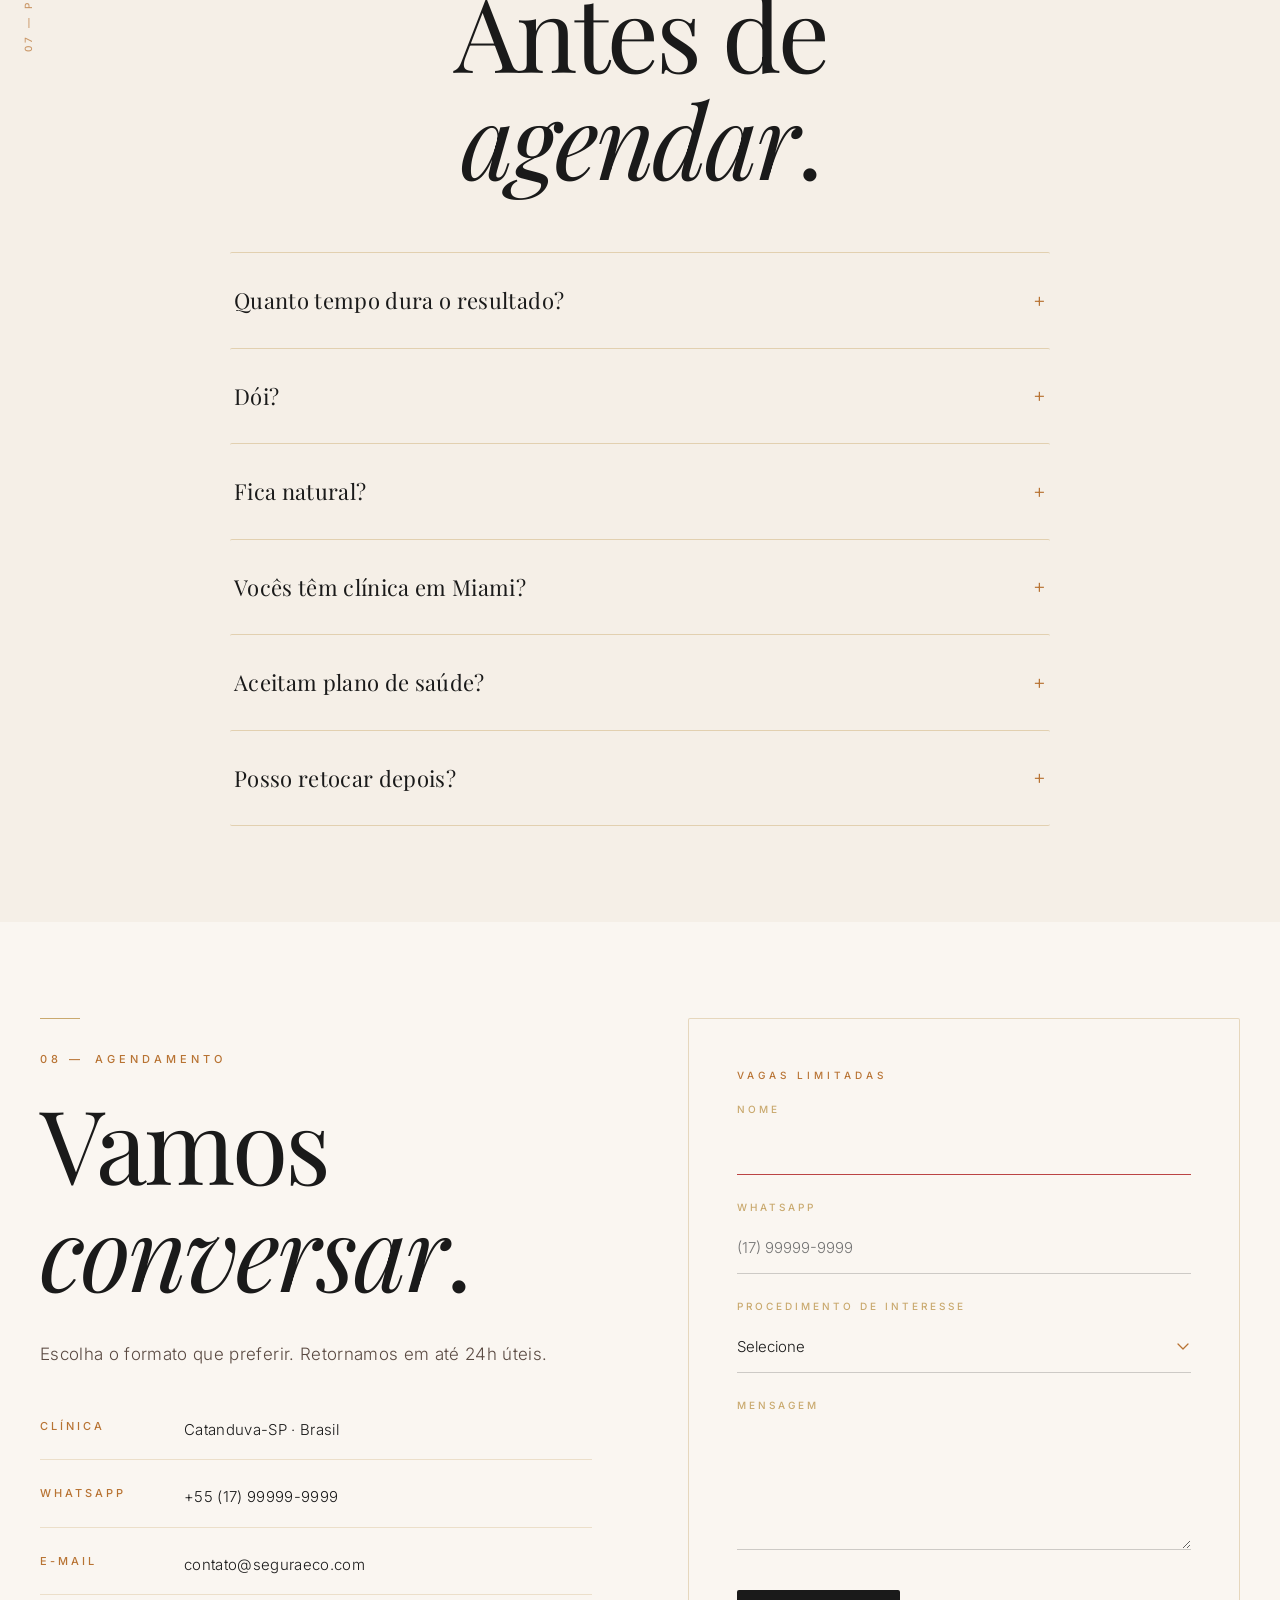
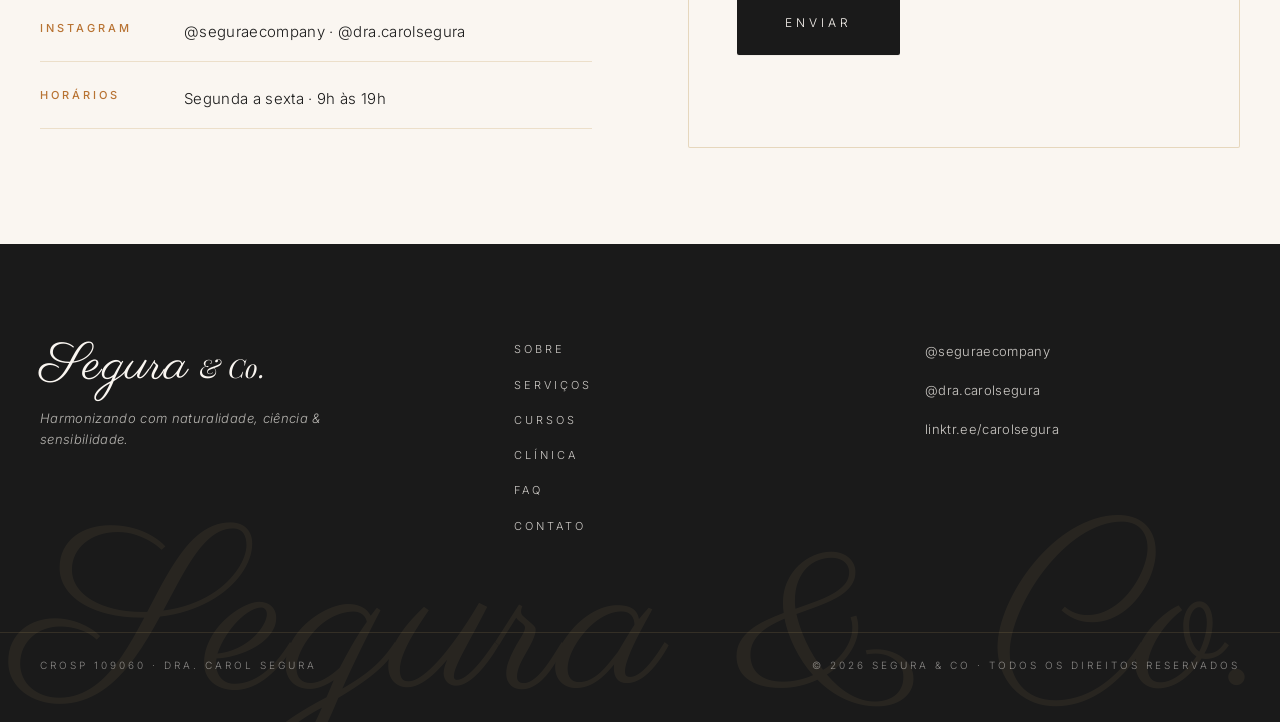
==== commit 24be2588: "feat: assets migrados para webp, otimizacao de tamanho" ====
--- a/index.html
+++ b/index.html
@@ -104,7 +104,7 @@
       </div>
     </div>
     <div class="hero__image hero__image--kenburns" data-reveal>
-      <img src="imagens/hero-inicio.png" alt="Clínica Segura & Co." width="1600" height="2100" decoding="async">
+      <img src="imagens/hero-inicio.webp" alt="Clínica Segura & Co." width="1600" height="2100" decoding="async">
     </div>
   </div>
 </section>
@@ -115,7 +115,7 @@
   <div class="container">
     <div class="sobre__split">
       <figure class="sobre__figure" data-reveal>
-        <img src="imagens/carolEjuliana.jpg" alt="Dra. Carol e Dra. Juliana Segura" loading="lazy" decoding="async" width="1200" height="1500">
+        <img src="imagens/carolEjuliana.webp" alt="Dra. Carol e Dra. Juliana Segura" loading="lazy" decoding="async" width="1200" height="1500">
         <figcaption class="sobre__figure-caption">Dra. Carol &amp; Dra. Juliana Segura</figcaption>
       </figure>
       <div class="sobre__content">
@@ -154,7 +154,7 @@
 
   <!-- 5 editorial zigzag blocks -->
   <article class="proc-block" data-reveal>
-    <div class="proc-block__image"><img src="imagens/harmonizacao.png" alt="Harmonização facial — protocolo multiponto" loading="lazy" decoding="async" width="900" height="1100"></div>
+    <div class="proc-block__image"><img src="imagens/harmonizacao.webp" alt="Harmonização facial — protocolo multiponto" loading="lazy" decoding="async" width="900" height="1100"></div>
     <div class="proc-block__body">
       <span class="label proc-block__label" data-letter-spread>01 — Harmonização Facial</span>
       <h3 class="h-serif proc-block__title">Harmonização <em class="italic">Facial</em>.</h3>
@@ -169,7 +169,7 @@
   </article>
 
   <article class="proc-block proc-block--reverse" data-reveal>
-    <div class="proc-block__image"><img src="imagens/rinomodelacao.png" alt="Rinomodelação sem corte" loading="lazy" decoding="async" width="900" height="1100"></div>
+    <div class="proc-block__image"><img src="imagens/rinomodelacao.webp" alt="Rinomodelação sem corte" loading="lazy" decoding="async" width="900" height="1100"></div>
     <div class="proc-block__body">
       <span class="label proc-block__label" data-letter-spread>02 — Rinomodelação</span>
       <h3 class="h-serif proc-block__title">Rino<em class="italic">modelação</em>.</h3>
@@ -184,7 +184,7 @@
   </article>
 
   <article class="proc-block" data-reveal>
-    <div class="proc-block__image"><img src="imagens/preenchimento-labial.jpg" alt="Preenchimento labial natural" loading="lazy" decoding="async" width="900" height="1100"></div>
+    <div class="proc-block__image"><img src="imagens/preenchimento-labial.webp" alt="Preenchimento labial natural" loading="lazy" decoding="async" width="900" height="1100"></div>
     <div class="proc-block__body">
       <span class="label proc-block__label" data-letter-spread>03 — Preenchimento Labial</span>
       <h3 class="h-serif proc-block__title">Preenchimento <em class="italic">Labial</em>.</h3>
@@ -199,7 +199,7 @@
   </article>
 
   <article class="proc-block proc-block--reverse" data-reveal>
-    <div class="proc-block__image"><img src="imagens/bioestimuldaores.jpg" alt="Bioestimuladores e PDRN" loading="lazy" decoding="async" width="900" height="1100"></div>
+    <div class="proc-block__image"><img src="imagens/bioestimuldaores.webp" alt="Bioestimuladores e PDRN" loading="lazy" decoding="async" width="900" height="1100"></div>
     <div class="proc-block__body">
       <span class="label proc-block__label" data-letter-spread>04 — Bioestimuladores &amp; PDRN</span>
       <h3 class="h-serif proc-block__title">Bioestimuladores <em class="italic">&amp; PDRN</em>.</h3>
@@ -214,7 +214,7 @@
   </article>
 
   <article class="proc-block" data-reveal>
-    <div class="proc-block__image"><img src="imagens/maquina-lavieen.jpg" alt="LAVIEEN — laser coreano" loading="lazy" decoding="async" width="900" height="1100"></div>
+    <div class="proc-block__image"><img src="imagens/maquina-lavieen.webp" alt="LAVIEEN — laser coreano" loading="lazy" decoding="async" width="900" height="1100"></div>
     <div class="proc-block__body">
       <span class="label proc-block__label" data-letter-spread>05 — LAVIEEN</span>
       <h3 class="h-serif proc-block__title"><em class="italic">LAVIEEN</em>.</h3>
@@ -263,8 +263,8 @@
   <div class="container">
     <div class="cursos__grid">
       <div class="cursos__images" data-reveal>
-        <div class="cursos__img-frame cursos__img-frame--kenburns"><img src="imagens/curso-1.jpg" alt="Curso VIP — bastidor da aula" loading="lazy" decoding="async" width="900" height="560"></div>
-        <div class="cursos__img-frame cursos__img-frame--kenburns"><img src="imagens/foto-curso-1.jpg" alt="Hands-on do curso VIP" loading="lazy" decoding="async" width="900" height="560"></div>
+        <div class="cursos__img-frame cursos__img-frame--kenburns"><img src="imagens/curso-1.webp" alt="Curso VIP — bastidor da aula" loading="lazy" decoding="async" width="900" height="560"></div>
+        <div class="cursos__img-frame cursos__img-frame--kenburns"><img src="imagens/foto-curso-1.webp" alt="Hands-on do curso VIP" loading="lazy" decoding="async" width="900" height="560"></div>
       </div>
       <div class="cursos__body" data-reveal>
         <span class="chapter-hairline chapter-hairline--light" aria-hidden="true"></span>
@@ -307,7 +307,7 @@
   <section id="clinica" class="clinica" aria-labelledby="clinica-title" data-section="clinica">
   <div class="section-sticky-label" aria-hidden="true"><span>04 — O espaço</span></div>
   <div class="clinica__hero" data-reveal>
-    <img src="imagens/clinica__hero.png" alt="Interior da clínica Segura & Co" loading="lazy" decoding="async" width="2100" height="600">
+    <img src="imagens/clinica__hero.webp" alt="Interior da clínica Segura & Co" loading="lazy" decoding="async" width="2100" height="600">
   </div>
   <div class="container">
     <div class="clinica__header" data-reveal>
@@ -317,16 +317,16 @@
       <p class="clinica__intro">Inaugurada no final de 2025. Projeto assinado sob medida — madeira clara, caramelo, curvas. Recepção acolhedora, salas clínicas com tecnologia de ponta, ambiente pensado para que cada paciente se sinta em casa. Três andares, elevador, estacionamento próprio. Um espaço que traduz em arquitetura o mesmo método do atendimento.</p>
     </div>
     <div class="clinica__mosaic">
-      <div class="clinica__tile clinica__tile--a" data-reveal><img src="imagens/foto-clinica-interna-1.jpg" alt="Recepção da clínica" loading="lazy" decoding="async" width="800" height="600"></div>
-      <div class="clinica__tile clinica__tile--b" data-reveal><img src="imagens/foto-clinica-interna-2.jpg" alt="Ambiente interno" loading="lazy" decoding="async" width="800" height="600"></div>
-      <div class="clinica__tile clinica__tile--c" data-reveal><img src="imagens/foto-clinica-interna-3.jpg" alt="Sala de atendimento" loading="lazy" decoding="async" width="800" height="600"></div>
-      <div class="clinica__tile clinica__tile--d" data-reveal><img src="imagens/foto-clinica-interna-4.jpg" alt="Detalhe do espaço" loading="lazy" decoding="async" width="800" height="600"></div>
-      <div class="clinica__tile clinica__tile--e" data-reveal><img src="imagens/foto-clinica-interna-5.jpg" alt="Corredor" loading="lazy" decoding="async" width="800" height="600"></div>
-      <div class="clinica__tile clinica__tile--f" data-reveal><img src="imagens/foto-clinica-interna-6.jpg" alt="Sala clínica" loading="lazy" decoding="async" width="800" height="600"></div>
-      <div class="clinica__tile clinica__tile--g" data-reveal><img src="imagens/foto-clinica-interna-7.jpg" alt="Ambiente" loading="lazy" decoding="async" width="800" height="600"></div>
-      <div class="clinica__tile clinica__tile--h" data-reveal><img src="imagens/foto-clinica-interna-8.jpg" alt="Espaço de espera" loading="lazy" decoding="async" width="800" height="600"></div>
-      <div class="clinica__tile clinica__tile--i" data-reveal><img src="imagens/foto-clinica-interna-10.jpg" alt="Detalhe arquitetônico" loading="lazy" decoding="async" width="800" height="600"></div>
-      <div class="clinica__tile clinica__tile--j" data-reveal><img src="imagens/foto-espaco-marca.jpg" alt="Espaço da marca" loading="lazy" decoding="async" width="800" height="600"></div>
+      <div class="clinica__tile clinica__tile--a" data-reveal><img src="imagens/foto-clinica-interna-1.webp" alt="Recepção da clínica" loading="lazy" decoding="async" width="800" height="600"></div>
+      <div class="clinica__tile clinica__tile--b" data-reveal><img src="imagens/foto-clinica-interna-2.webp" alt="Ambiente interno" loading="lazy" decoding="async" width="800" height="600"></div>
+      <div class="clinica__tile clinica__tile--c" data-reveal><img src="imagens/foto-clinica-interna-3.webp" alt="Sala de atendimento" loading="lazy" decoding="async" width="800" height="600"></div>
+      <div class="clinica__tile clinica__tile--d" data-reveal><img src="imagens/foto-clinica-interna-4.webp" alt="Detalhe do espaço" loading="lazy" decoding="async" width="800" height="600"></div>
+      <div class="clinica__tile clinica__tile--e" data-reveal><img src="imagens/foto-clinica-interna-5.webp" alt="Corredor" loading="lazy" decoding="async" width="800" height="600"></div>
+      <div class="clinica__tile clinica__tile--f" data-reveal><img src="imagens/foto-clinica-interna-6.webp" alt="Sala clínica" loading="lazy" decoding="async" width="800" height="600"></div>
+      <div class="clinica__tile clinica__tile--g" data-reveal><img src="imagens/foto-clinica-interna-7.webp" alt="Ambiente" loading="lazy" decoding="async" width="800" height="600"></div>
+      <div class="clinica__tile clinica__tile--h" data-reveal><img src="imagens/foto-clinica-interna-8.webp" alt="Espaço de espera" loading="lazy" decoding="async" width="800" height="600"></div>
+      <div class="clinica__tile clinica__tile--i" data-reveal><img src="imagens/foto-clinica-interna-10.webp" alt="Detalhe arquitetônico" loading="lazy" decoding="async" width="800" height="600"></div>
+      <div class="clinica__tile clinica__tile--j" data-reveal><img src="imagens/foto-espaco-marca.webp" alt="Espaço da marca" loading="lazy" decoding="async" width="800" height="600"></div>
     </div>
     <blockquote class="clinica__quote" data-reveal>Um espaço físico que fala a mesma língua do atendimento — <em class="italic">calmo, preciso, acolhedor</em>.</blockquote>
   </div>
@@ -366,11 +366,11 @@
     </div>
     <div class="depo__prints" data-reveal>
       <figure class="depo__print">
-        <img src="imagens/feedback-1.jpg" alt="Mensagem real de paciente" loading="lazy" decoding="async" width="600" height="800">
+        <img src="imagens/feedback-1.webp" alt="Mensagem real de paciente" loading="lazy" decoding="async" width="600" height="800">
         <figcaption>Mensagem real · @dra.carolsegura</figcaption>
       </figure>
       <figure class="depo__print">
-        <img src="imagens/feedback-2.jpg" alt="Mensagem real de paciente" loading="lazy" decoding="async" width="600" height="800">
+        <img src="imagens/feedback-2.webp" alt="Mensagem real de paciente" loading="lazy" decoding="async" width="600" height="800">
         <figcaption>Mensagem real · @dra.carolsegura</figcaption>
       </figure>
     </div>
@@ -388,12 +388,12 @@
       <a class="insta__cta arrow-link" href="https://www.instagram.com/dra.carolsegura/" target="_blank" rel="noopener">Ver todos os posts <span class="arrow">→</span></a>
     </div>
     <div class="insta__grid" data-reveal>
-      <a class="insta__tile" href="https://www.instagram.com/dra.carolsegura/" target="_blank" rel="noopener"><img src="imagens/colagem.jpg" alt="Post Instagram" loading="lazy" decoding="async" width="400" height="400"><span class="insta__overlay">@dra.carolsegura →</span></a>
-      <a class="insta__tile" href="https://www.instagram.com/dra.carolsegura/" target="_blank" rel="noopener"><img src="imagens/colagem-2.jpg" alt="Post Instagram" loading="lazy" decoding="async" width="400" height="400"><span class="insta__overlay">@dra.carolsegura →</span></a>
-      <a class="insta__tile" href="https://www.instagram.com/dra.carolsegura/" target="_blank" rel="noopener"><img src="imagens/colagem-3.jpg" alt="Post Instagram" loading="lazy" decoding="async" width="400" height="400"><span class="insta__overlay">@dra.carolsegura →</span></a>
-      <a class="insta__tile" href="https://www.instagram.com/seguraecompany/" target="_blank" rel="noopener"><img src="imagens/colagem-4.jpg" alt="Post Instagram" loading="lazy" decoding="async" width="400" height="400"><span class="insta__overlay">@seguraecompany →</span></a>
-      <a class="insta__tile" href="https://www.instagram.com/seguraecompany/" target="_blank" rel="noopener"><img src="imagens/foto-marca-conceitual.jpg" alt="Post Instagram" loading="lazy" decoding="async" width="400" height="400"><span class="insta__overlay">@seguraecompany →</span></a>
-      <a class="insta__tile" href="https://www.instagram.com/seguraecompany/" target="_blank" rel="noopener"><img src="imagens/foto-espaco-marca.jpg" alt="Post Instagram" loading="lazy" decoding="async" width="400" height="400"><span class="insta__overlay">@seguraecompany →</span></a>
+      <a class="insta__tile" href="https://www.instagram.com/dra.carolsegura/" target="_blank" rel="noopener"><img src="imagens/colagem.webp" alt="Post Instagram" loading="lazy" decoding="async" width="400" height="400"><span class="insta__overlay">@dra.carolsegura →</span></a>
+      <a class="insta__tile" href="https://www.instagram.com/dra.carolsegura/" target="_blank" rel="noopener"><img src="imagens/colagem-2.webp" alt="Post Instagram" loading="lazy" decoding="async" width="400" height="400"><span class="insta__overlay">@dra.carolsegura →</span></a>
+      <a class="insta__tile" href="https://www.instagram.com/dra.carolsegura/" target="_blank" rel="noopener"><img src="imagens/colagem-3.webp" alt="Post Instagram" loading="lazy" decoding="async" width="400" height="400"><span class="insta__overlay">@dra.carolsegura →</span></a>
+      <a class="insta__tile" href="https://www.instagram.com/seguraecompany/" target="_blank" rel="noopener"><img src="imagens/colagem-4.webp" alt="Post Instagram" loading="lazy" decoding="async" width="400" height="400"><span class="insta__overlay">@seguraecompany →</span></a>
+      <a class="insta__tile" href="https://www.instagram.com/seguraecompany/" target="_blank" rel="noopener"><img src="imagens/foto-marca-conceitual.webp" alt="Post Instagram" loading="lazy" decoding="async" width="400" height="400"><span class="insta__overlay">@seguraecompany →</span></a>
+      <a class="insta__tile" href="https://www.instagram.com/seguraecompany/" target="_blank" rel="noopener"><img src="imagens/foto-espaco-marca.webp" alt="Post Instagram" loading="lazy" decoding="async" width="400" height="400"><span class="insta__overlay">@seguraecompany →</span></a>
     </div>
   </div>
 </section>
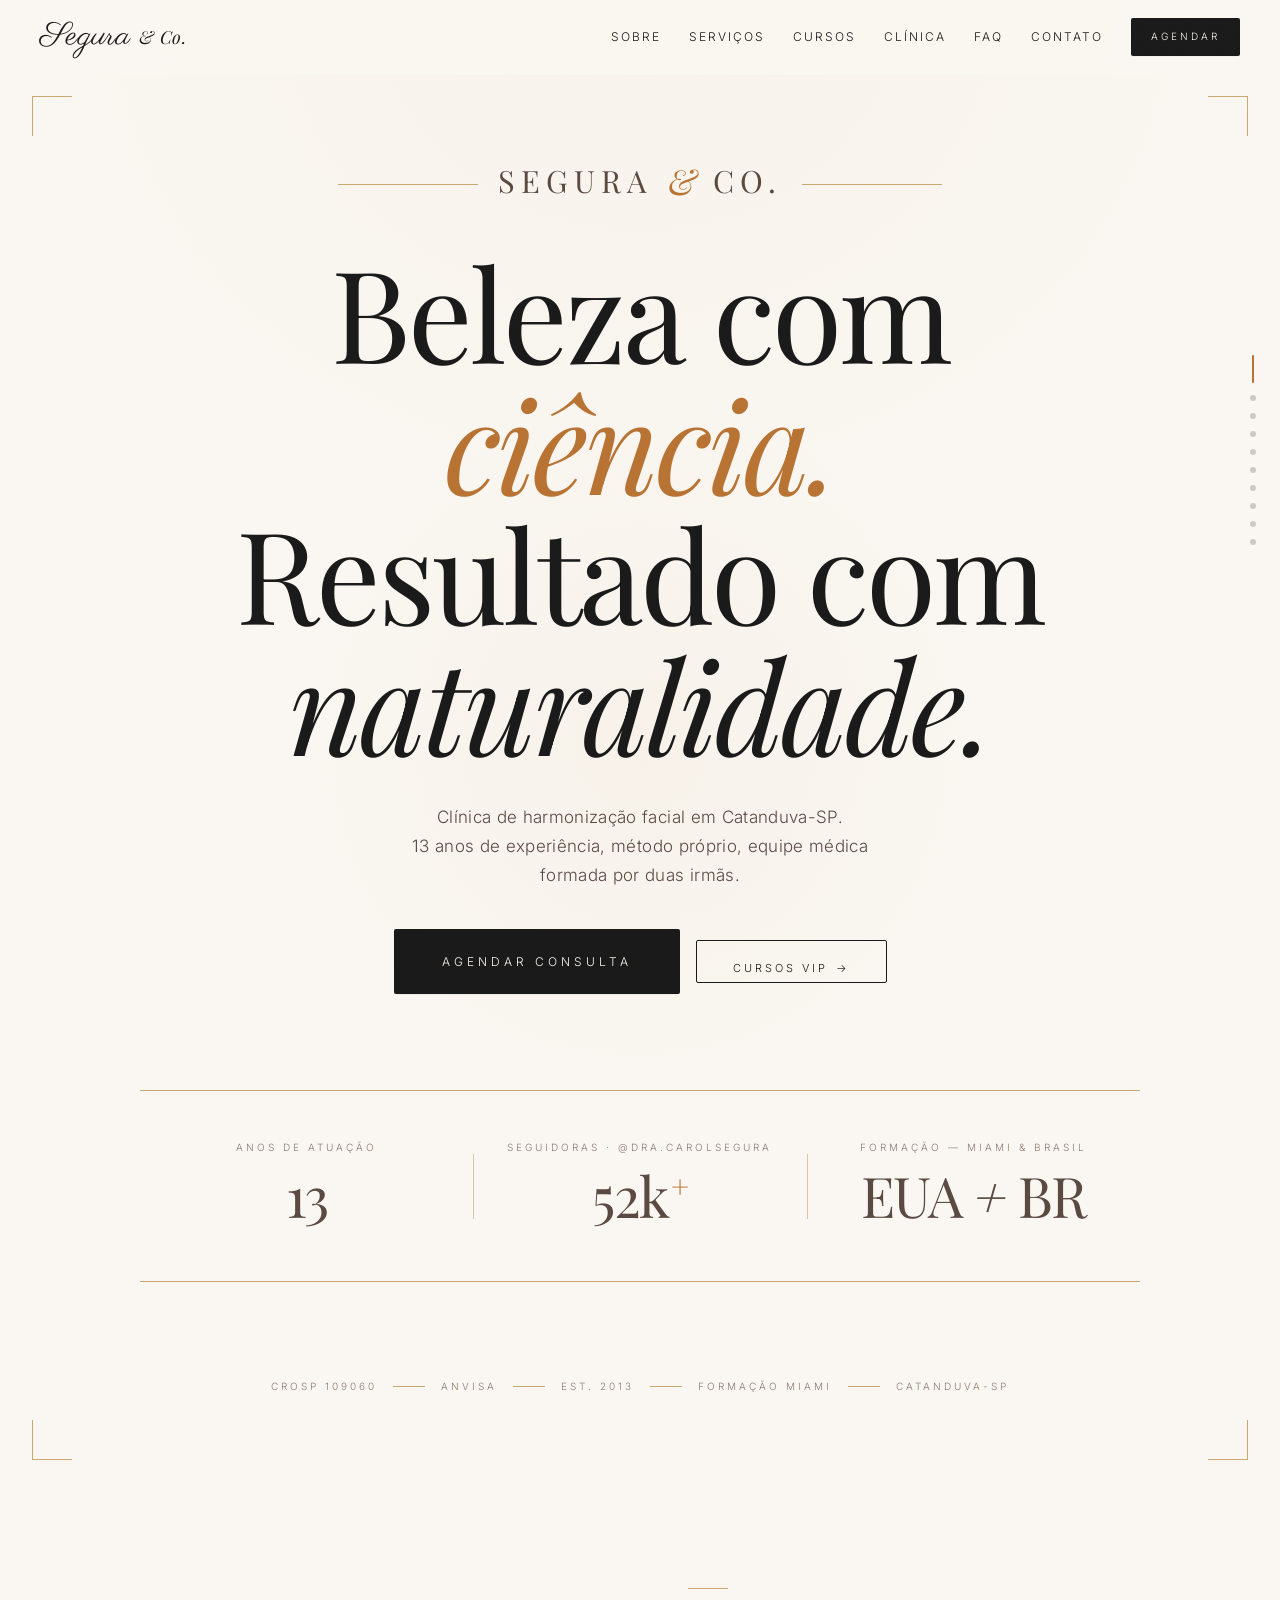
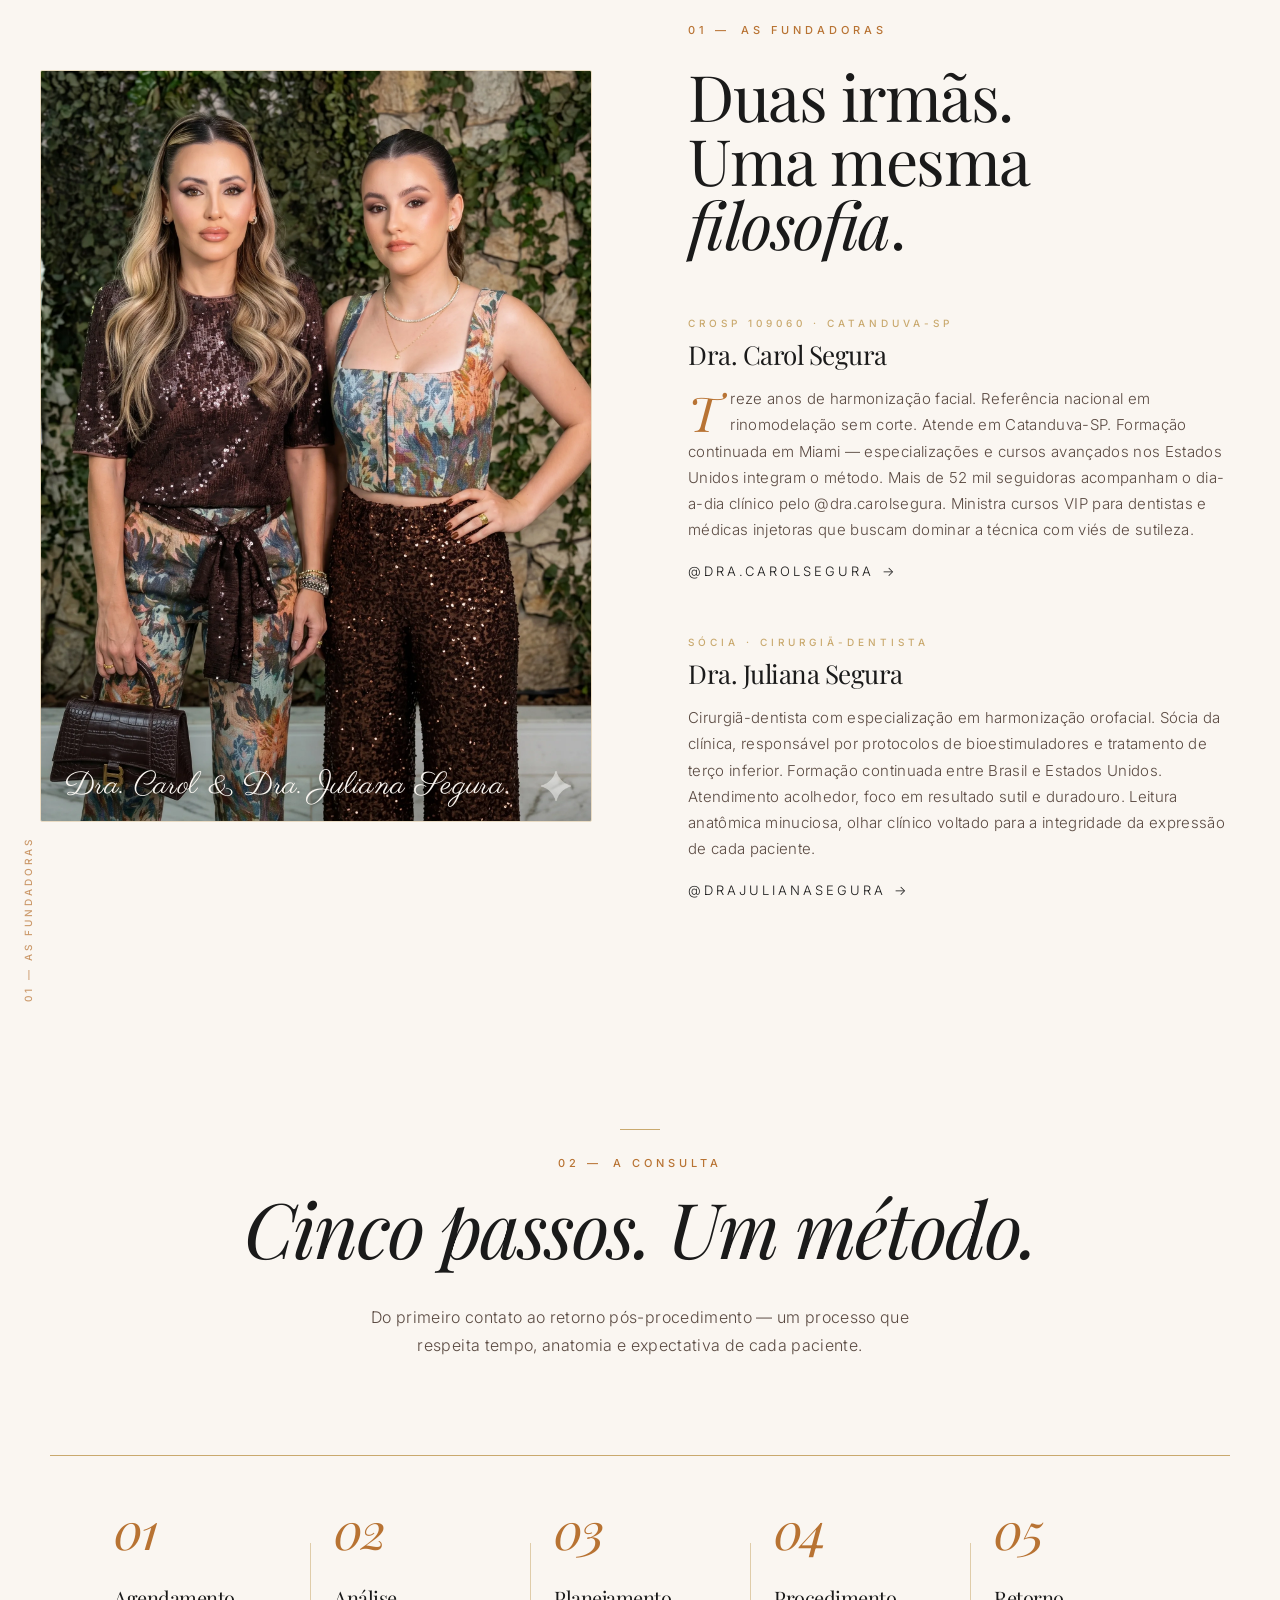
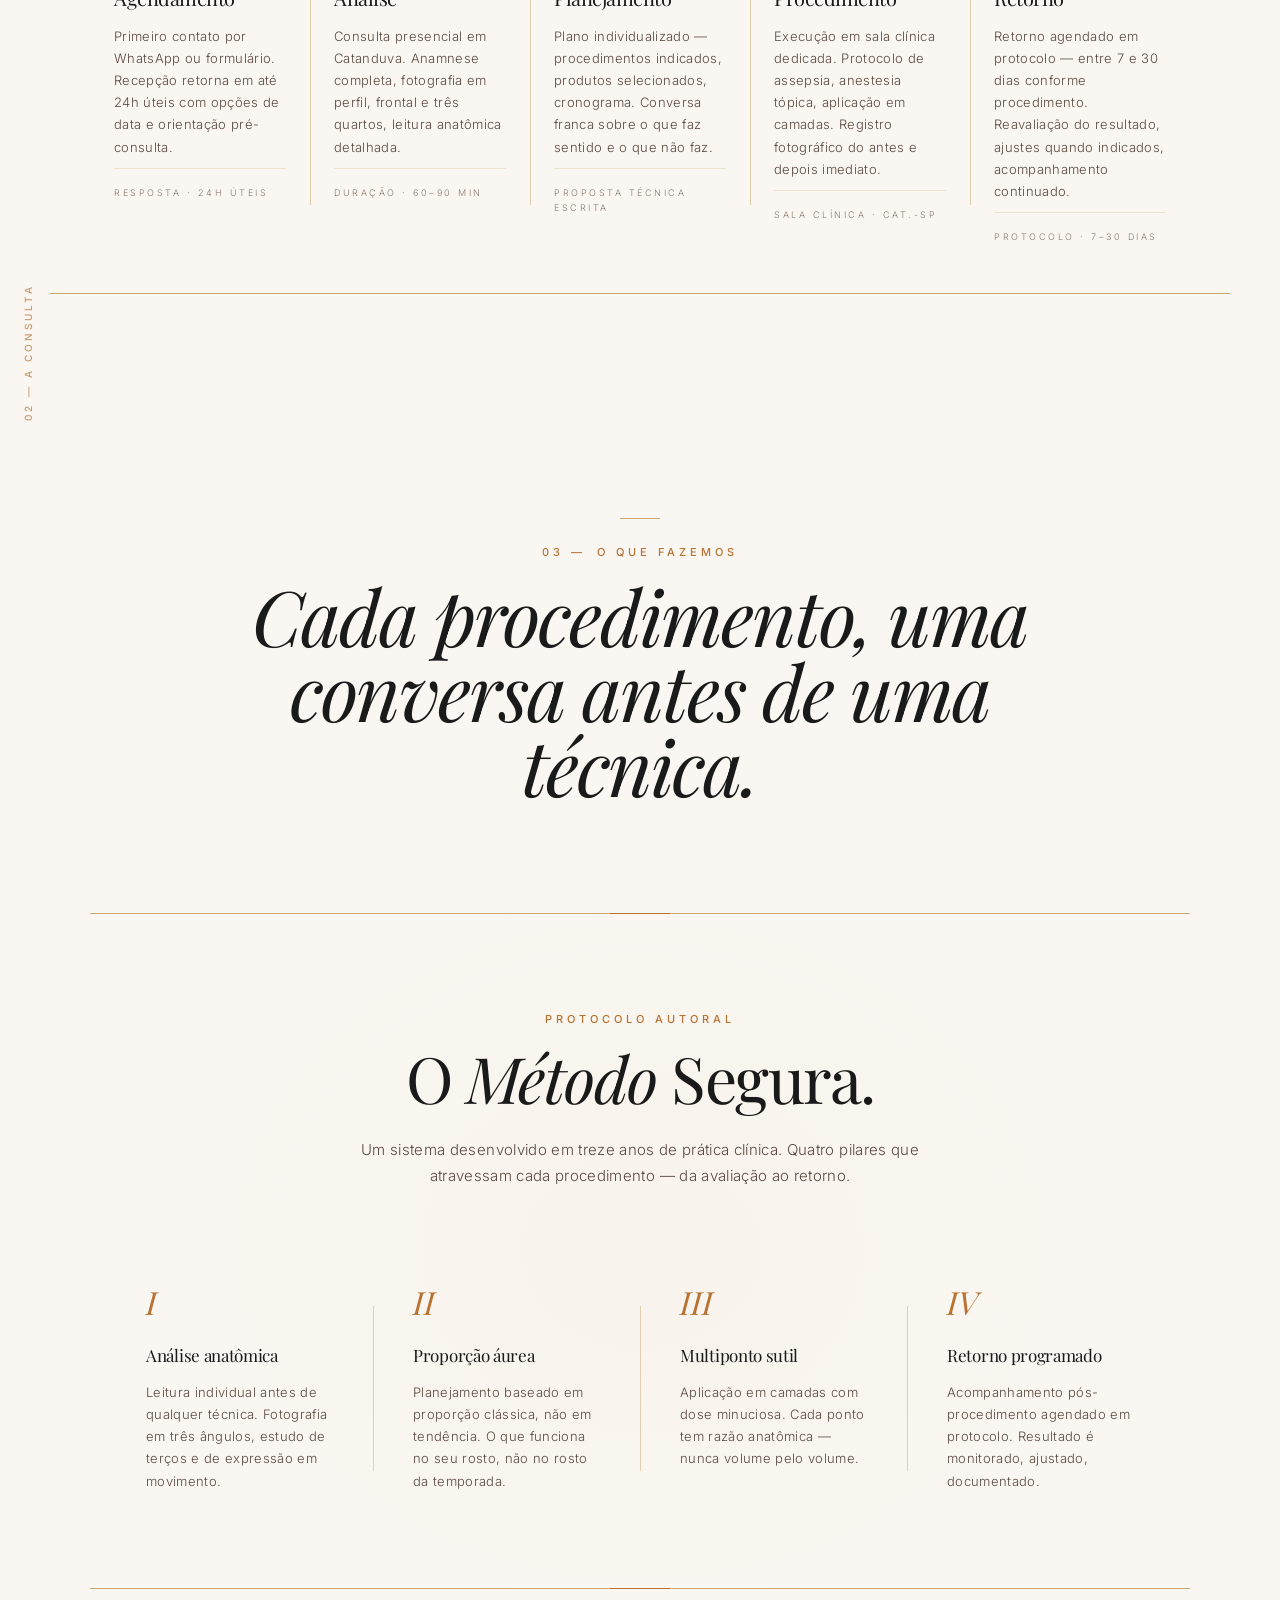
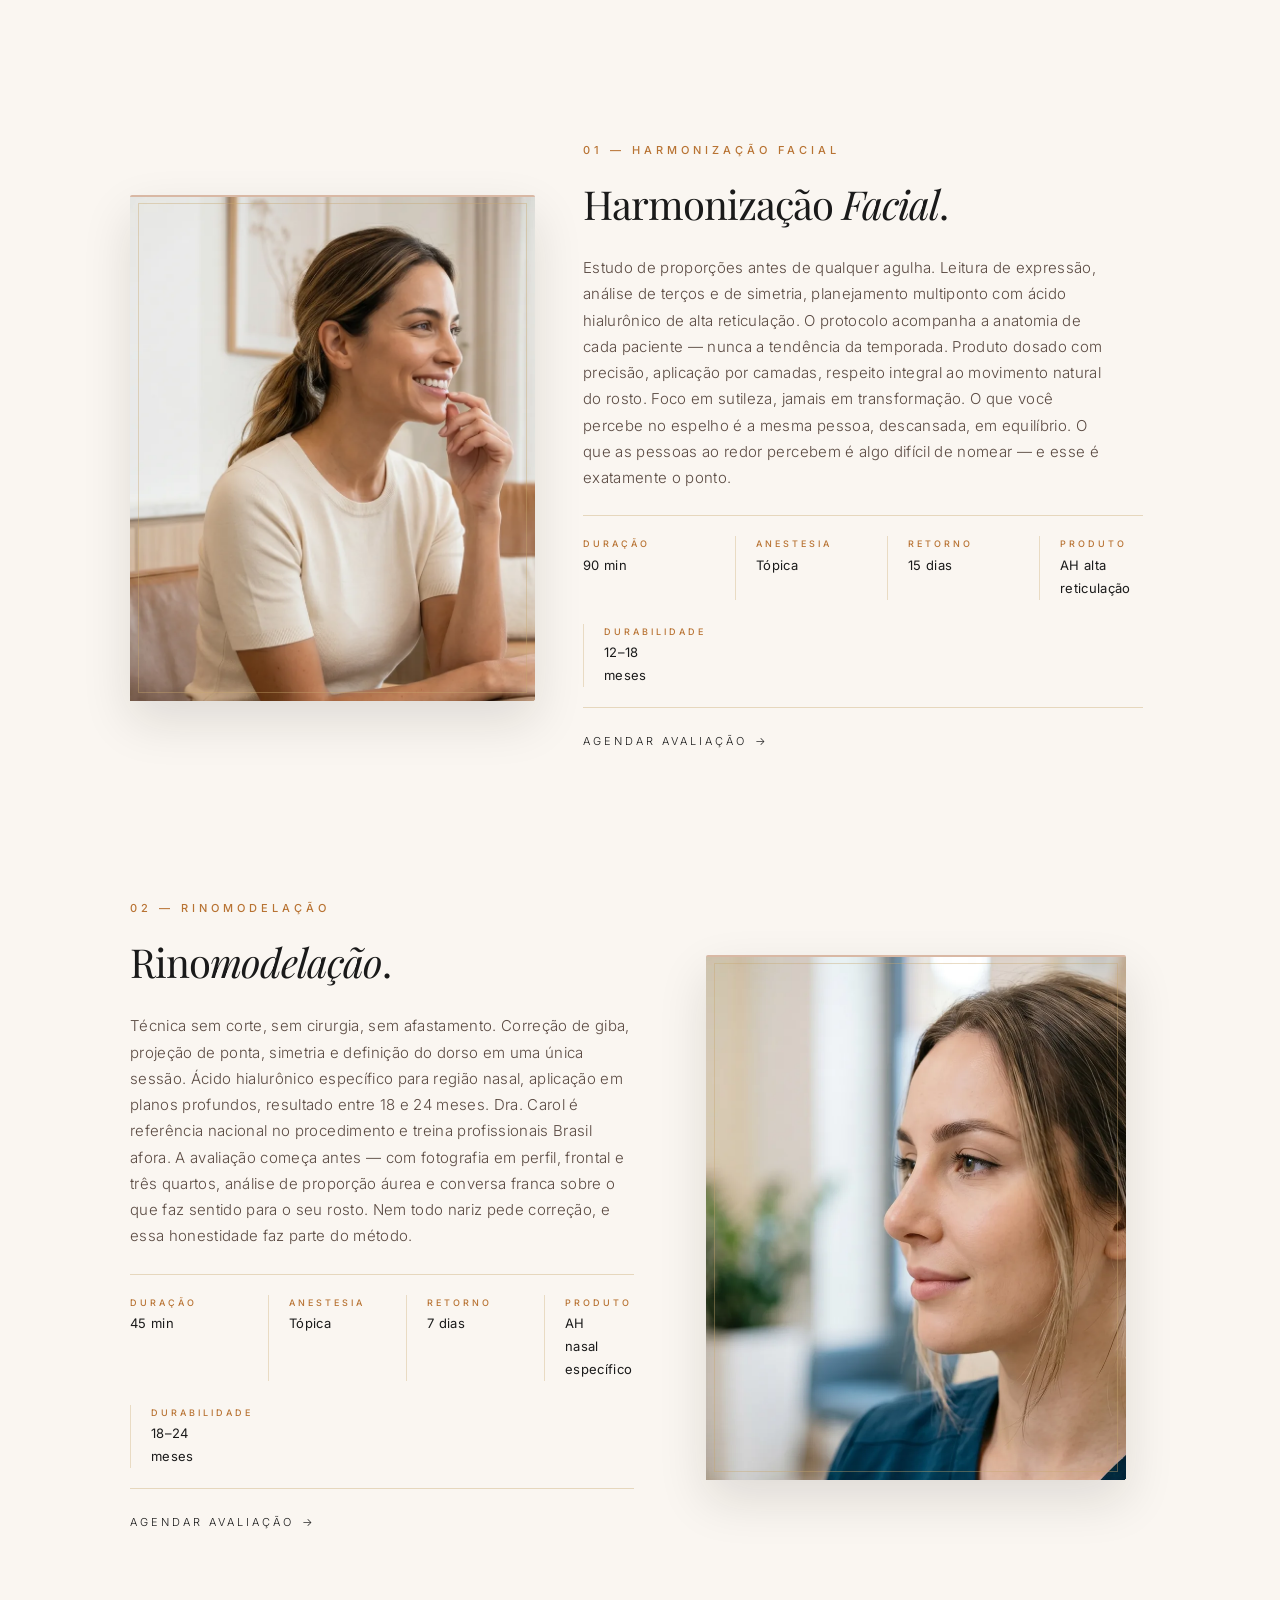
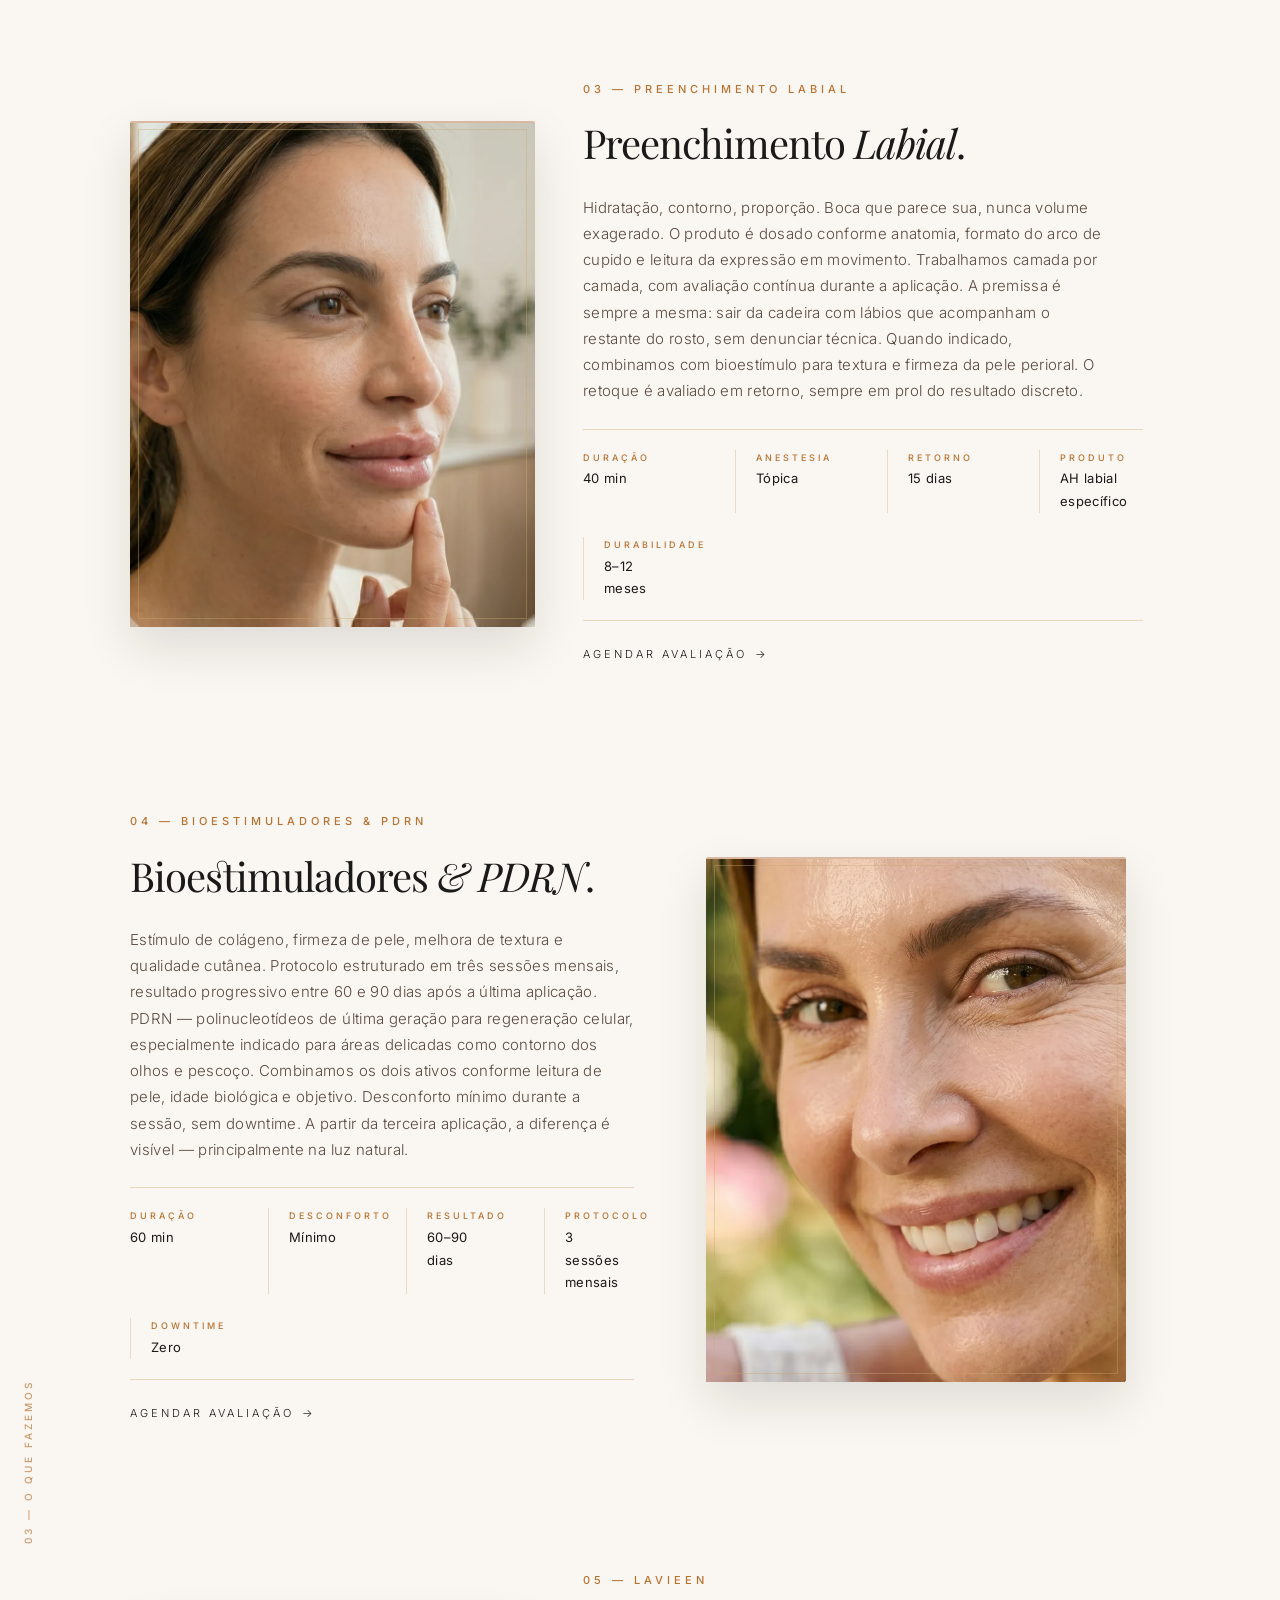
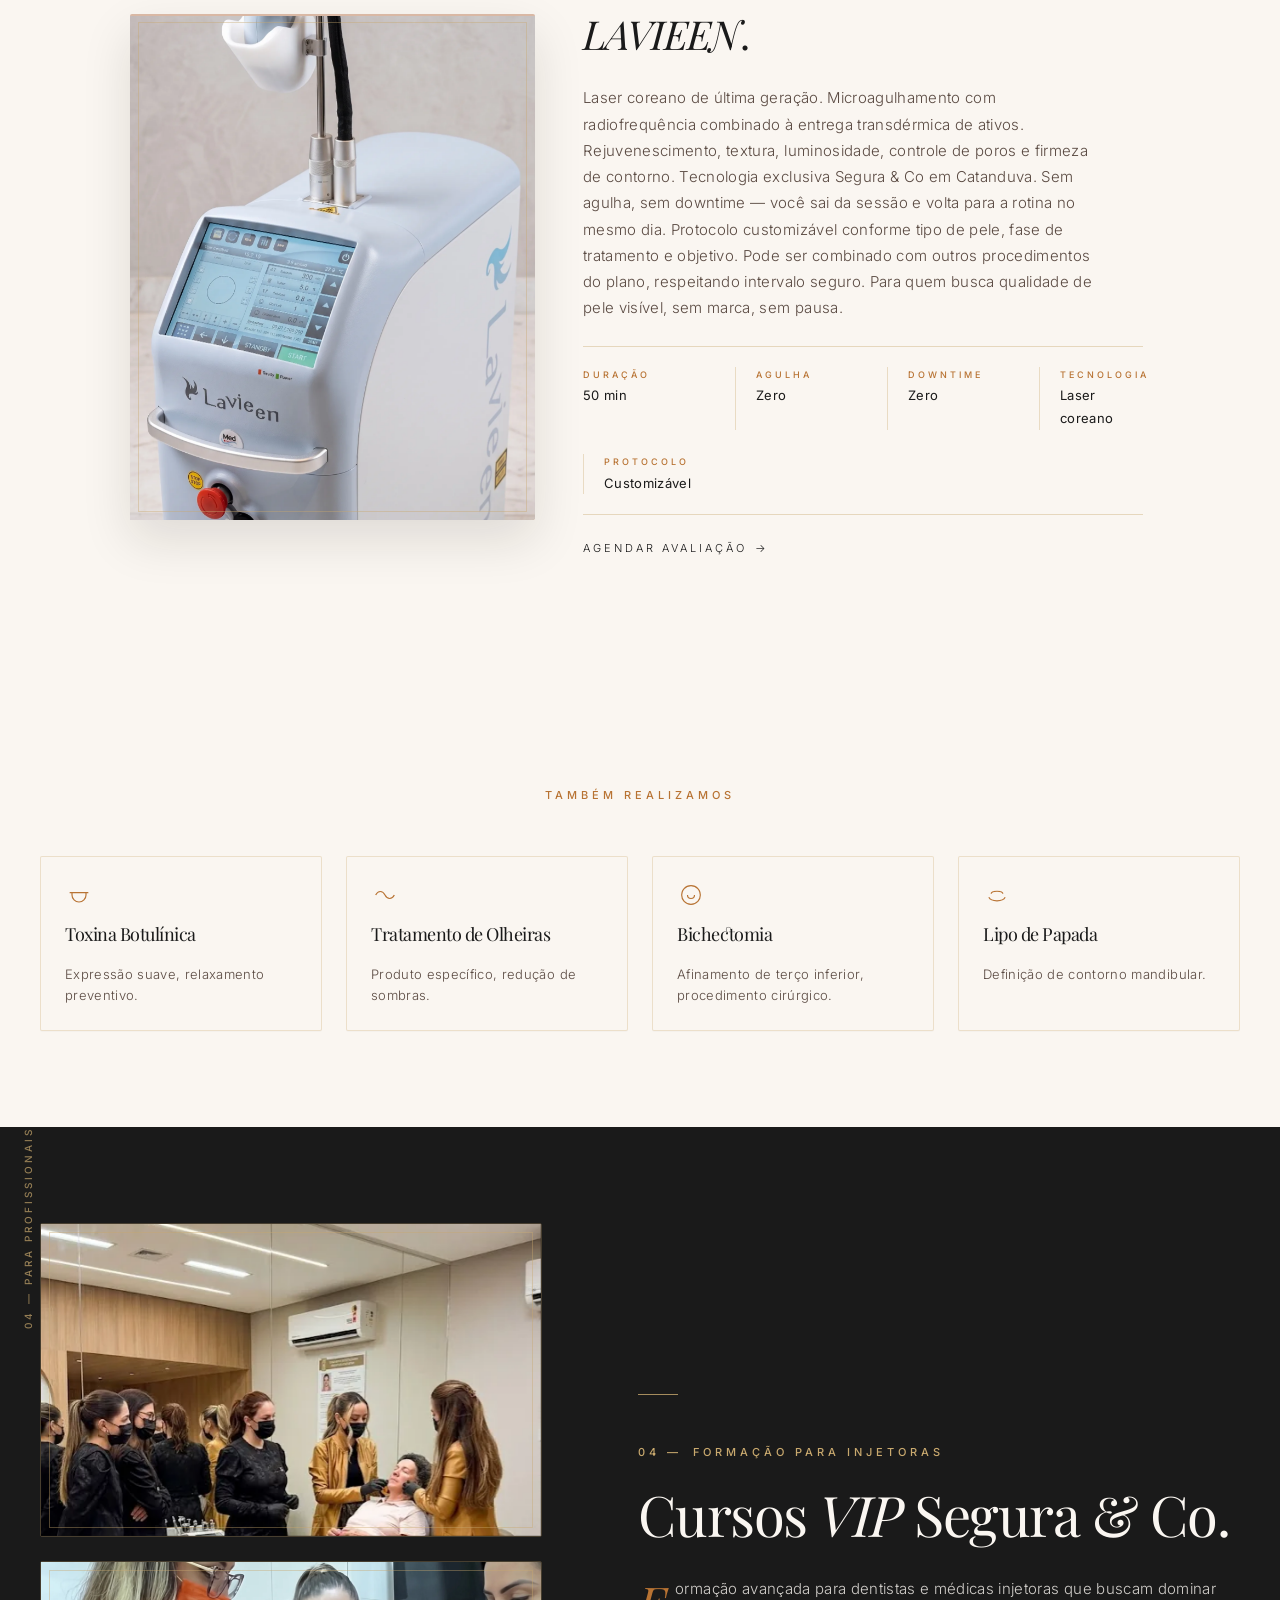
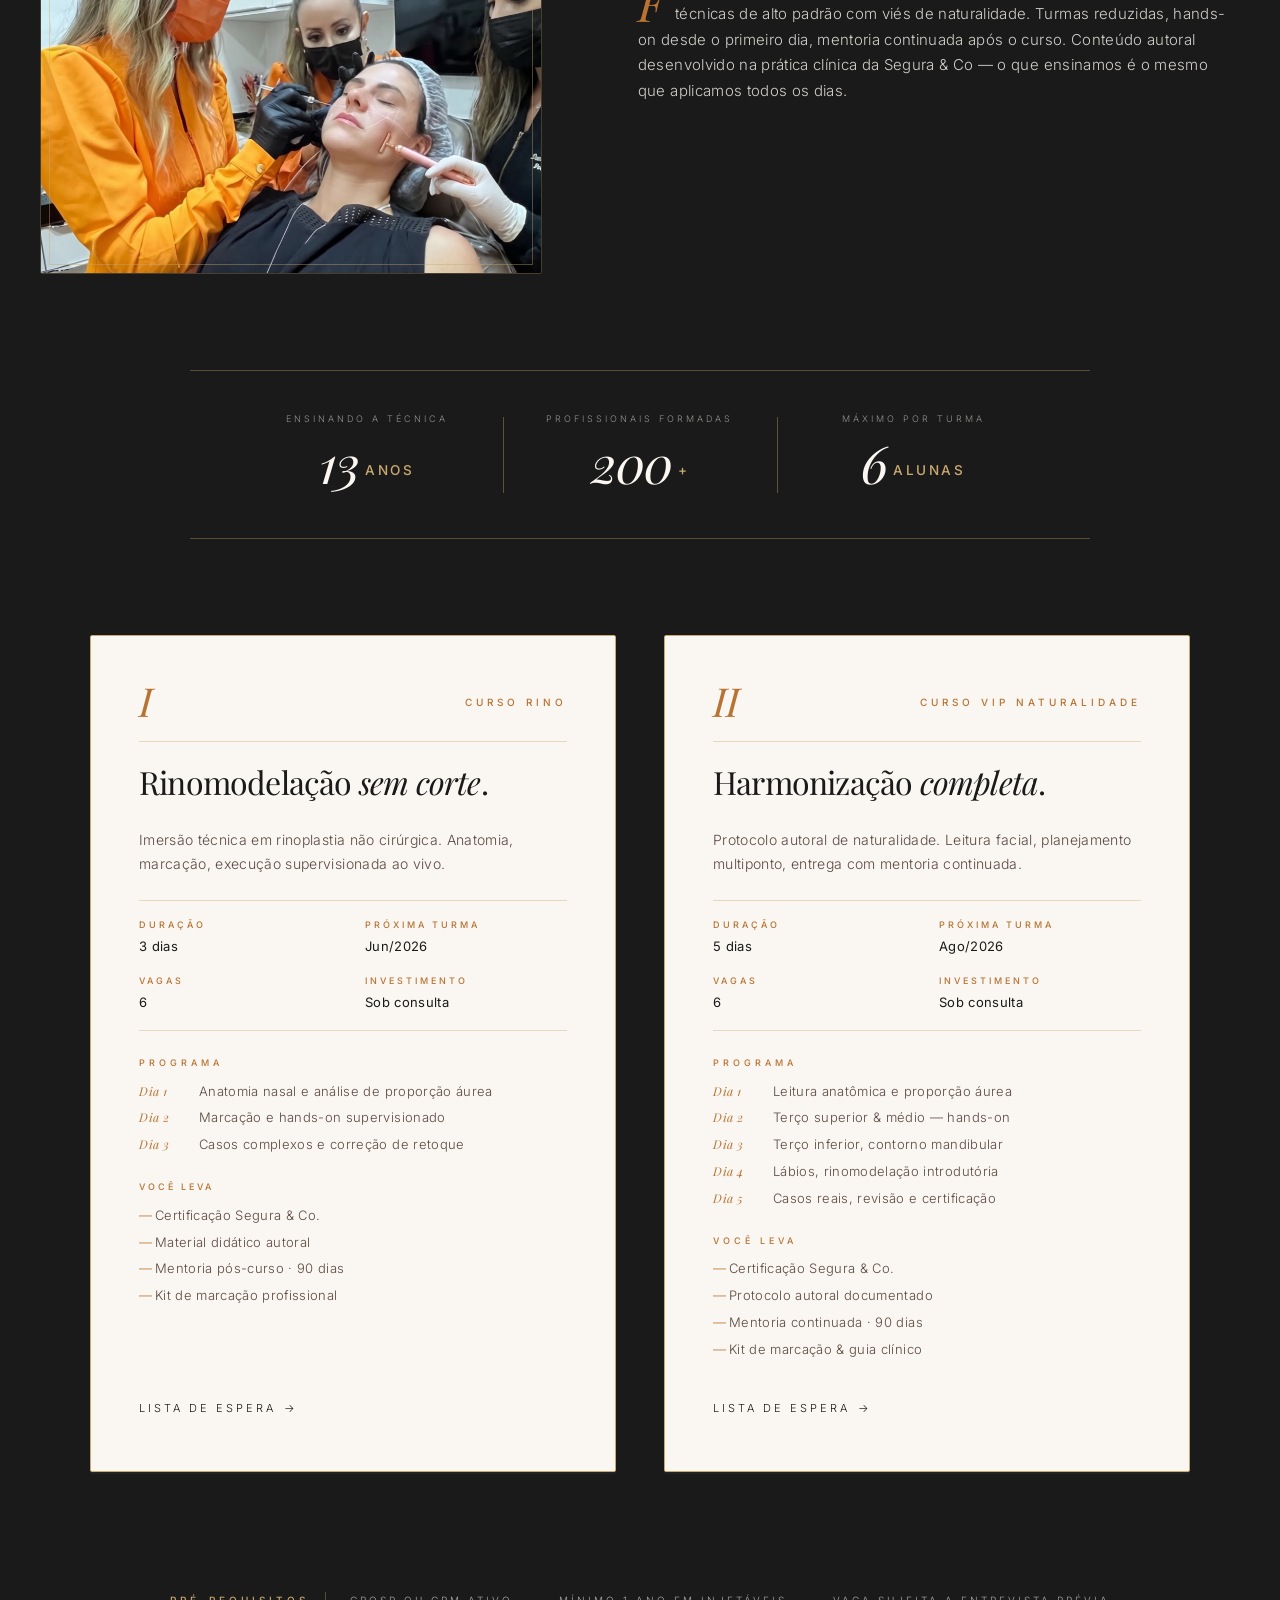
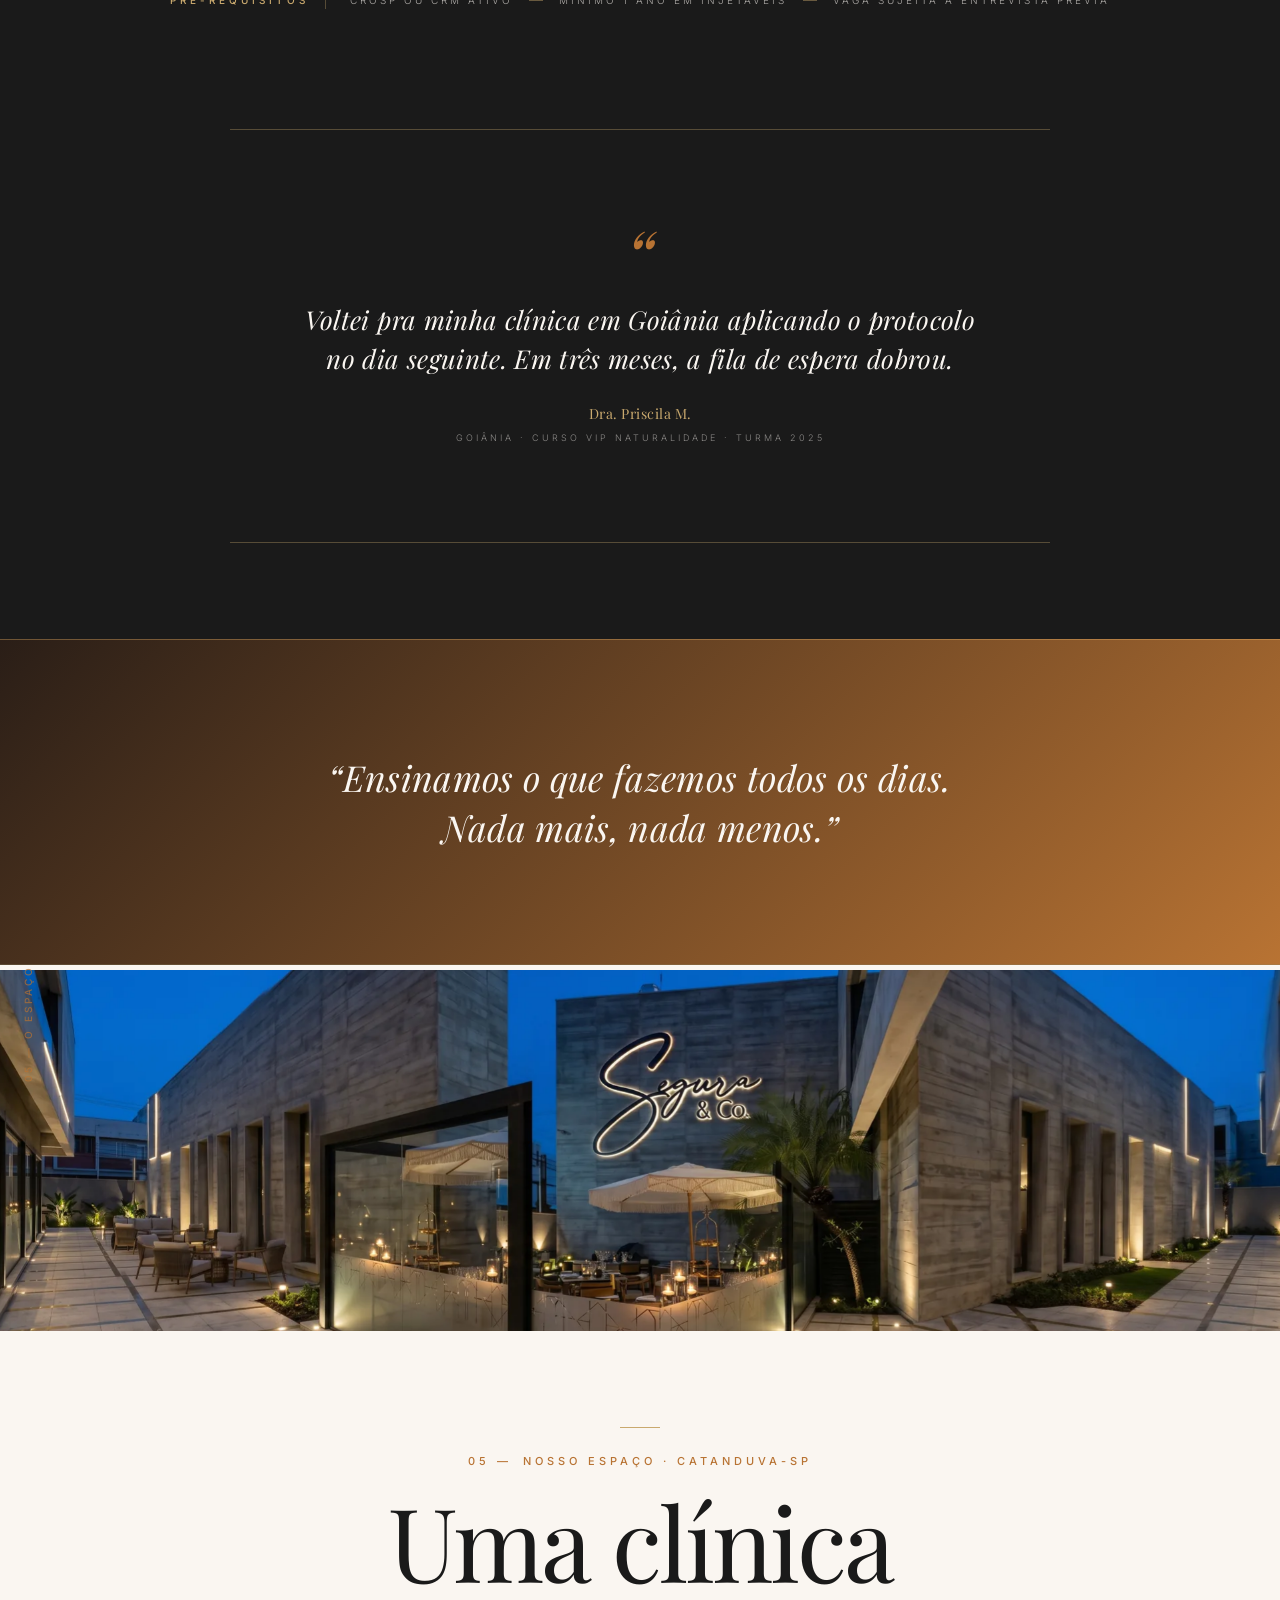
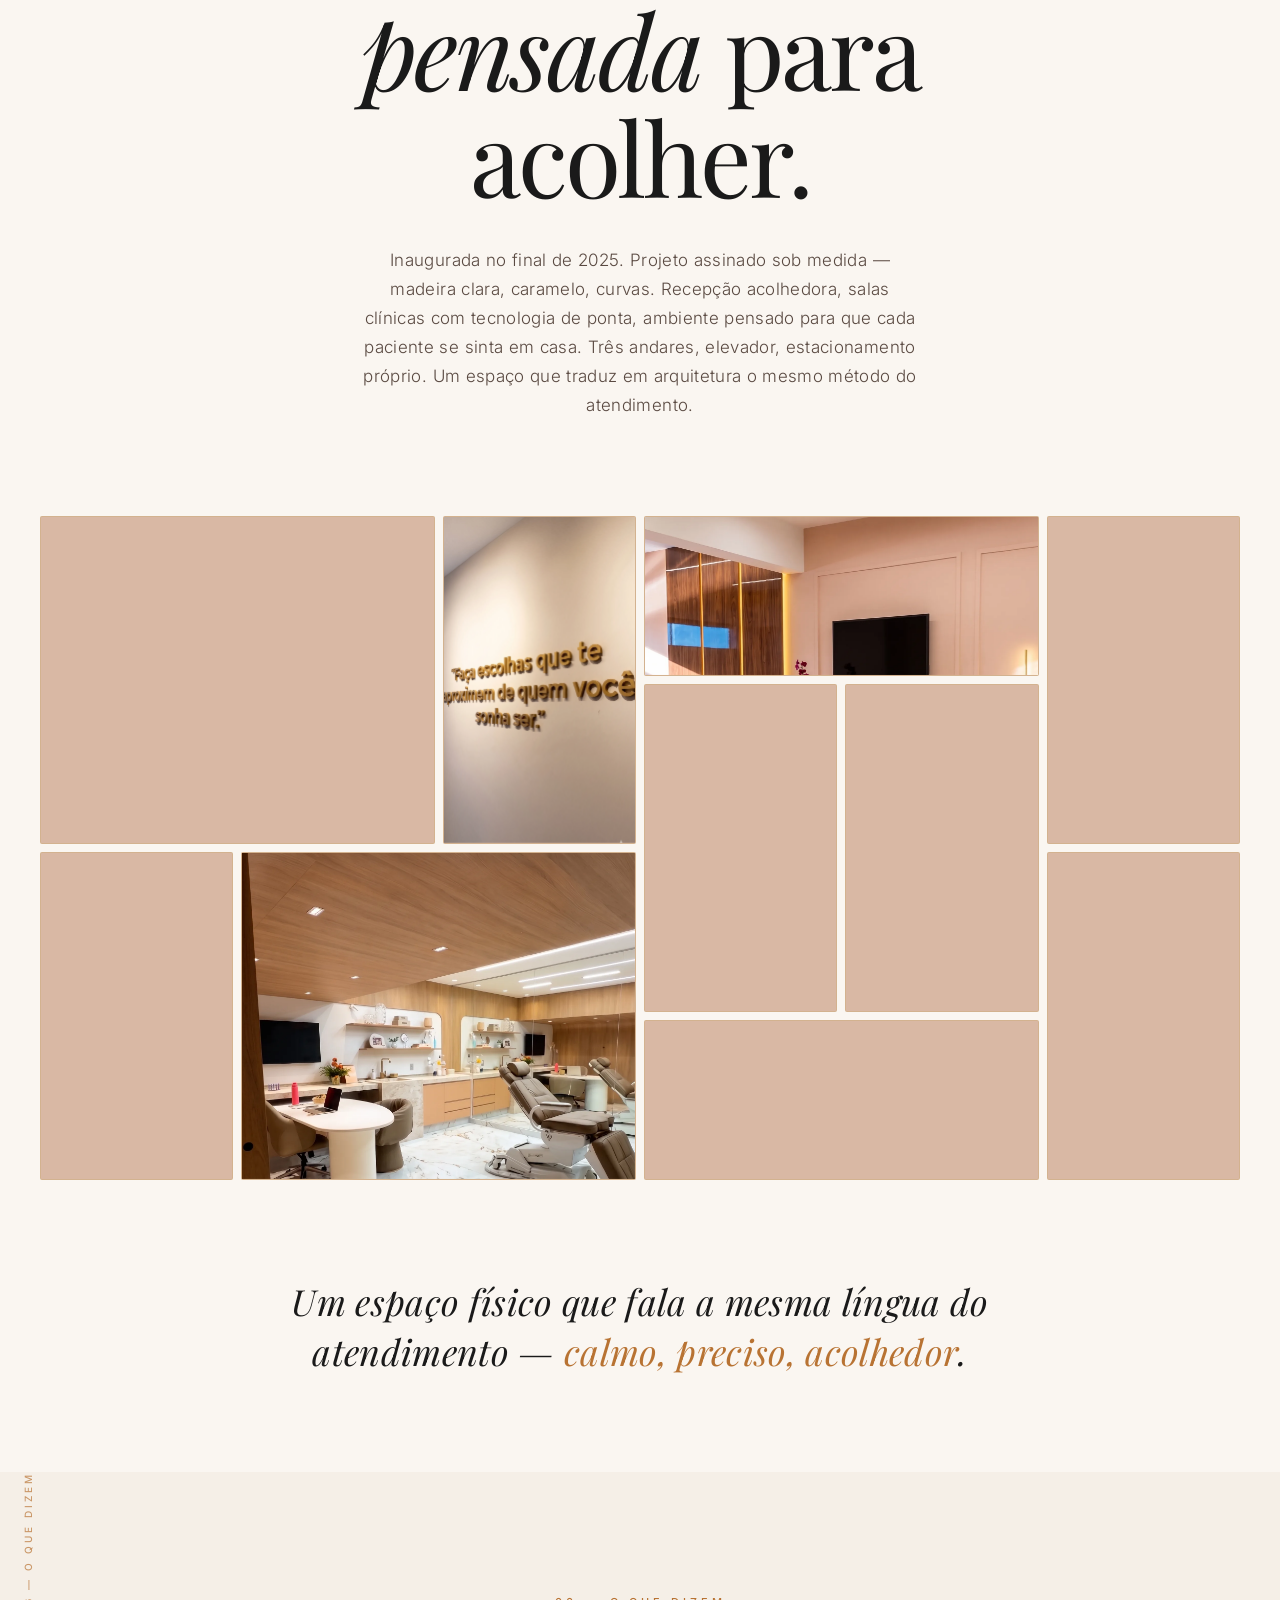
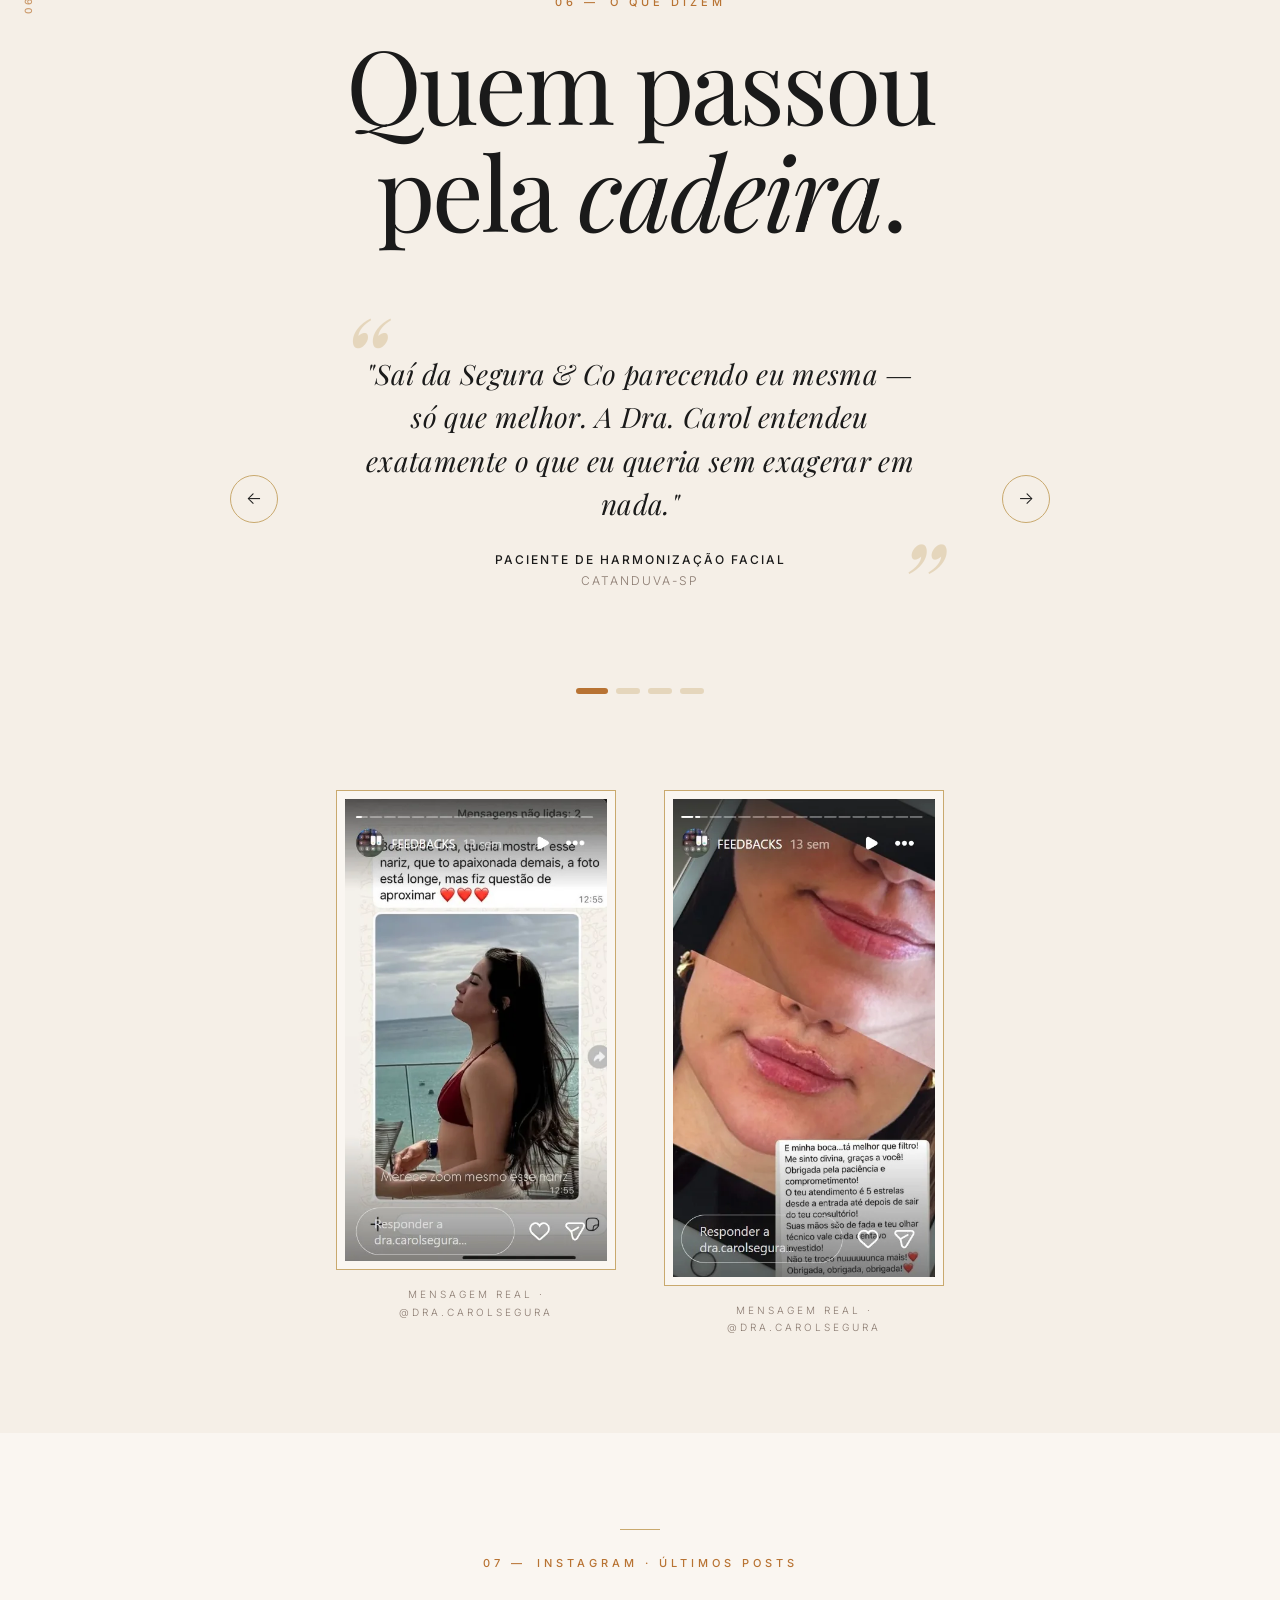
==== commit c3889257: "feat: identidade clínica + cursos incrementados Hero: skip link sr-only, wordmark, meta com credenci" ====
--- a/index.html
+++ b/index.html
@@ -79,12 +79,20 @@
   </div>
 </header>
 
-  <!-- SECTION 1: Hero — foco clínica -->
-  <section id="home" class="hero" aria-labelledby="hero-title" data-section="home">
+  <!-- SECTION 1: Hero — editorial tipográfico -->
+  <section id="home" class="hero hero--editorial" aria-labelledby="hero-title" data-section="home">
   <div class="hero__spotlight" aria-hidden="true"></div>
-  <div class="hero__grid">
+  <span class="hero__corner hero__corner--tl" aria-hidden="true"></span>
+  <span class="hero__corner hero__corner--tr" aria-hidden="true"></span>
+  <span class="hero__corner hero__corner--bl" aria-hidden="true"></span>
+  <span class="hero__corner hero__corner--br" aria-hidden="true"></span>
+  <div class="hero__stage">
     <div class="hero__text" data-reveal>
-      <span class="label hero__eyebrow" data-letter-spread>Est. 2013 · Catanduva-SP · Formação em Miami</span>
+      <div class="hero__wordmark" aria-hidden="true">
+        <span class="hero__wordmark-rule"></span>
+        <span class="hero__wordmark-text h-serif">Segura <em class="italic">&amp;</em> Co.</span>
+        <span class="hero__wordmark-rule"></span>
+      </div>
       <h1 id="hero-title" class="h-serif hero__title" data-split data-mask-reveal>
         Beleza com <em class="italic" style="color:var(--caramel)">ciência.</em><br>
         Resultado com <em class="italic">naturalidade.</em>
@@ -97,14 +105,31 @@
         <a href="#contato" class="btn btn-primary btn--large">Agendar consulta</a>
         <a href="#cursos" class="btn btn-outline arrow-link">Cursos VIP <span class="arrow">→</span></a>
       </div>
-      <div class="hero__meta">
-        <span>@seguraecompany</span>
-        <span>Catanduva-SP</span>
-        <span>Scroll ↓</span>
-      </div>
-    </div>
-    <div class="hero__image hero__image--kenburns" data-reveal>
-      <img src="imagens/hero-inicio.webp" alt="Clínica Segura & Co." width="1600" height="2100" decoding="async">
+    </div>
+    <dl class="hero__stats" data-reveal aria-label="Credenciais da clínica">
+      <div class="hero__stat">
+        <dt class="hero__stat-label">Anos de atuação</dt>
+        <dd class="hero__stat-value h-serif">13</dd>
+      </div>
+      <div class="hero__stat">
+        <dt class="hero__stat-label">Seguidoras · @dra.carolsegura</dt>
+        <dd class="hero__stat-value h-serif">52k<span class="hero__stat-sup">+</span></dd>
+      </div>
+      <div class="hero__stat">
+        <dt class="hero__stat-label">Formação — Miami &amp; Brasil</dt>
+        <dd class="hero__stat-value h-serif">EUA <span class="italic">+</span> BR</dd>
+      </div>
+    </dl>
+    <div class="hero__meta">
+      <span>CROSP 109060</span>
+      <span class="hero__meta-rule" aria-hidden="true"></span>
+      <span>ANVISA</span>
+      <span class="hero__meta-rule" aria-hidden="true"></span>
+      <span>Est. 2013</span>
+      <span class="hero__meta-rule" aria-hidden="true"></span>
+      <span>Formação Miami</span>
+      <span class="hero__meta-rule" aria-hidden="true"></span>
+      <span>Catanduva-SP</span>
     </div>
   </div>
 </section>
@@ -141,15 +166,100 @@
   </div>
 </section>
 
+  <!-- SECTION 2B: A Consulta — jornada do paciente -->
+  <section id="consulta" class="consulta" aria-labelledby="consulta-title" data-section="consulta">
+  <div class="section-sticky-label" aria-hidden="true"><span>02 — A consulta</span></div>
+  <div class="container">
+    <div class="consulta__header" data-reveal>
+      <span class="chapter-hairline" aria-hidden="true"></span>
+      <span class="label" data-letter-spread><span class="section-num">02 —</span> A consulta</span>
+      <h2 id="consulta-title" class="h-serif consulta__title" data-split data-mask-reveal>Cinco passos. Um <em class="italic">método</em>.</h2>
+      <p class="consulta__lede">Do primeiro contato ao retorno pós-procedimento — um processo que respeita tempo, anatomia e expectativa de cada paciente.</p>
+    </div>
+    <ol class="consulta__steps">
+      <li class="consulta__step" data-reveal>
+        <span class="consulta__step-num h-serif">01</span>
+        <div class="consulta__step-body">
+          <h3 class="consulta__step-title">Agendamento</h3>
+          <p class="consulta__step-copy">Primeiro contato por WhatsApp ou formulário. Recepção retorna em até 24h úteis com opções de data e orientação pré-consulta.</p>
+          <span class="consulta__step-meta">Resposta · 24h úteis</span>
+        </div>
+      </li>
+      <li class="consulta__step" data-reveal>
+        <span class="consulta__step-num h-serif">02</span>
+        <div class="consulta__step-body">
+          <h3 class="consulta__step-title">Análise</h3>
+          <p class="consulta__step-copy">Consulta presencial em Catanduva. Anamnese completa, fotografia em perfil, frontal e três quartos, leitura anatômica detalhada.</p>
+          <span class="consulta__step-meta">Duração · 60–90 min</span>
+        </div>
+      </li>
+      <li class="consulta__step" data-reveal>
+        <span class="consulta__step-num h-serif">03</span>
+        <div class="consulta__step-body">
+          <h3 class="consulta__step-title">Planejamento</h3>
+          <p class="consulta__step-copy">Plano individualizado — procedimentos indicados, produtos selecionados, cronograma. Conversa franca sobre o que faz sentido e o que não faz.</p>
+          <span class="consulta__step-meta">Proposta técnica escrita</span>
+        </div>
+      </li>
+      <li class="consulta__step" data-reveal>
+        <span class="consulta__step-num h-serif">04</span>
+        <div class="consulta__step-body">
+          <h3 class="consulta__step-title">Procedimento</h3>
+          <p class="consulta__step-copy">Execução em sala clínica dedicada. Protocolo de assepsia, anestesia tópica, aplicação em camadas. Registro fotográfico do antes e depois imediato.</p>
+          <span class="consulta__step-meta">Sala clínica · Cat.-SP</span>
+        </div>
+      </li>
+      <li class="consulta__step" data-reveal>
+        <span class="consulta__step-num h-serif">05</span>
+        <div class="consulta__step-body">
+          <h3 class="consulta__step-title">Retorno</h3>
+          <p class="consulta__step-copy">Retorno agendado em protocolo — entre 7 e 30 dias conforme procedimento. Reavaliação do resultado, ajustes quando indicados, acompanhamento continuado.</p>
+          <span class="consulta__step-meta">Protocolo · 7–30 dias</span>
+        </div>
+      </li>
+    </ol>
+  </div>
+</section>
+
   <!-- SECTION 3: Procedimentos — zigzag editorial -->
   <section id="servicos" class="servicos" aria-labelledby="servicos-title" data-section="servicos">
-  <div class="section-sticky-label" aria-hidden="true"><span>02 — O que fazemos</span></div>
+  <div class="section-sticky-label" aria-hidden="true"><span>03 — O que fazemos</span></div>
   <div class="container">
     <div class="servicos__header" data-reveal>
       <span class="chapter-hairline" aria-hidden="true"></span>
-      <span class="label" data-letter-spread><span class="section-num">02 —</span> O que fazemos</span>
+      <span class="label" data-letter-spread><span class="section-num">03 —</span> O que fazemos</span>
       <h2 id="servicos-title" class="h-serif servicos__title" data-split data-mask-reveal>Cada procedimento, uma <em class="italic">conversa</em> antes de uma técnica.</h2>
     </div>
+
+    <aside class="metodo" data-reveal aria-label="Método Segura">
+      <div class="metodo__head">
+        <span class="label metodo__eyebrow" data-letter-spread>Protocolo autoral</span>
+        <h3 class="h-serif metodo__title">O <em class="italic">Método</em> Segura.</h3>
+        <p class="metodo__lede">Um sistema desenvolvido em treze anos de prática clínica. Quatro pilares que atravessam cada procedimento — da avaliação ao retorno.</p>
+      </div>
+      <ol class="metodo__pillars">
+        <li class="metodo__pillar">
+          <span class="metodo__pillar-num h-serif">I</span>
+          <h4 class="metodo__pillar-title">Análise anatômica</h4>
+          <p class="metodo__pillar-copy">Leitura individual antes de qualquer técnica. Fotografia em três ângulos, estudo de terços e de expressão em movimento.</p>
+        </li>
+        <li class="metodo__pillar">
+          <span class="metodo__pillar-num h-serif">II</span>
+          <h4 class="metodo__pillar-title">Proporção áurea</h4>
+          <p class="metodo__pillar-copy">Planejamento baseado em proporção clássica, não em tendência. O que funciona no seu rosto, não no rosto da temporada.</p>
+        </li>
+        <li class="metodo__pillar">
+          <span class="metodo__pillar-num h-serif">III</span>
+          <h4 class="metodo__pillar-title">Multiponto sutil</h4>
+          <p class="metodo__pillar-copy">Aplicação em camadas com dose minuciosa. Cada ponto tem razão anatômica — nunca volume pelo volume.</p>
+        </li>
+        <li class="metodo__pillar">
+          <span class="metodo__pillar-num h-serif">IV</span>
+          <h4 class="metodo__pillar-title">Retorno programado</h4>
+          <p class="metodo__pillar-copy">Acompanhamento pós-procedimento agendado em protocolo. Resultado é monitorado, ajustado, documentado.</p>
+        </li>
+      </ol>
+    </aside>
   </div>
 
   <!-- 5 editorial zigzag blocks -->
@@ -163,6 +273,8 @@
         <div><dt>Duração</dt><dd>90 min</dd></div>
         <div><dt>Anestesia</dt><dd>Tópica</dd></div>
         <div><dt>Retorno</dt><dd>15 dias</dd></div>
+        <div><dt>Produto</dt><dd>AH alta reticulação</dd></div>
+        <div><dt>Durabilidade</dt><dd>12–18 meses</dd></div>
       </dl>
       <a href="#contato" class="arrow-link proc-block__cta">Agendar avaliação <span class="arrow">→</span></a>
     </div>
@@ -178,6 +290,8 @@
         <div><dt>Duração</dt><dd>45 min</dd></div>
         <div><dt>Anestesia</dt><dd>Tópica</dd></div>
         <div><dt>Retorno</dt><dd>7 dias</dd></div>
+        <div><dt>Produto</dt><dd>AH nasal específico</dd></div>
+        <div><dt>Durabilidade</dt><dd>18–24 meses</dd></div>
       </dl>
       <a href="#contato" class="arrow-link proc-block__cta">Agendar avaliação <span class="arrow">→</span></a>
     </div>
@@ -193,6 +307,8 @@
         <div><dt>Duração</dt><dd>40 min</dd></div>
         <div><dt>Anestesia</dt><dd>Tópica</dd></div>
         <div><dt>Retorno</dt><dd>15 dias</dd></div>
+        <div><dt>Produto</dt><dd>AH labial específico</dd></div>
+        <div><dt>Durabilidade</dt><dd>8–12 meses</dd></div>
       </dl>
       <a href="#contato" class="arrow-link proc-block__cta">Agendar avaliação <span class="arrow">→</span></a>
     </div>
@@ -208,6 +324,8 @@
         <div><dt>Duração</dt><dd>60 min</dd></div>
         <div><dt>Desconforto</dt><dd>Mínimo</dd></div>
         <div><dt>Resultado</dt><dd>60–90 dias</dd></div>
+        <div><dt>Protocolo</dt><dd>3 sessões mensais</dd></div>
+        <div><dt>Downtime</dt><dd>Zero</dd></div>
       </dl>
       <a href="#contato" class="arrow-link proc-block__cta">Agendar avaliação <span class="arrow">→</span></a>
     </div>
@@ -223,6 +341,8 @@
         <div><dt>Duração</dt><dd>50 min</dd></div>
         <div><dt>Agulha</dt><dd>Zero</dd></div>
         <div><dt>Downtime</dt><dd>Zero</dd></div>
+        <div><dt>Tecnologia</dt><dd>Laser coreano</dd></div>
+        <div><dt>Protocolo</dt><dd>Customizável</dd></div>
       </dl>
       <a href="#contato" class="arrow-link proc-block__cta">Agendar avaliação <span class="arrow">→</span></a>
     </div>
@@ -259,7 +379,7 @@
 
   <!-- SECTION 4: Cursos VIP -->
   <section id="cursos" class="cursos" aria-labelledby="cursos-title" data-section="cursos">
-  <div class="section-sticky-label section-sticky-label--light" aria-hidden="true"><span>03 — Para profissionais</span></div>
+  <div class="section-sticky-label section-sticky-label--light" aria-hidden="true"><span>04 — Para profissionais</span></div>
   <div class="container">
     <div class="cursos__grid">
       <div class="cursos__images" data-reveal>
@@ -268,36 +388,118 @@
       </div>
       <div class="cursos__body" data-reveal>
         <span class="chapter-hairline chapter-hairline--light" aria-hidden="true"></span>
-        <span class="label cursos__eyebrow" data-letter-spread><span class="section-num">03 —</span> Formação para injetoras</span>
+        <span class="label cursos__eyebrow" data-letter-spread><span class="section-num">04 —</span> Formação para injetoras</span>
         <h2 id="cursos-title" class="h-serif cursos__title" data-split data-mask-reveal>Cursos <em class="italic">VIP</em> Segura &amp; Co.</h2>
         <p class="cursos__desc">Formação avançada para dentistas e médicas injetoras que buscam dominar técnicas de alto padrão com viés de naturalidade. Turmas reduzidas, hands-on desde o primeiro dia, mentoria continuada após o curso. Conteúdo autoral desenvolvido na prática clínica da Segura &amp; Co — o que ensinamos é o mesmo que aplicamos todos os dias.</p>
-        <div class="cursos__cards">
-          <div class="course-card">
-            <span class="course-card__tag" data-letter-spread>Curso RINO</span>
-            <ul class="course-card__list">
-              <li>3 dias imersivos</li>
-              <li>Rinomodelação sem corte</li>
-              <li>Anatomia, marcação, execução ao vivo</li>
-              <li>Certificação Segura &amp; Co</li>
-              <li>Turmas em Catanduva-SP</li>
-            </ul>
-            <a href="#contato" class="arrow-link course-card__cta">Lista de espera <span class="arrow">→</span></a>
-          </div>
-          <div class="course-card">
-            <span class="course-card__tag" data-letter-spread>Curso VIP Naturalidade</span>
-            <ul class="course-card__list">
-              <li>5 dias</li>
-              <li>Harmonização completa</li>
-              <li>Protocolo autoral de naturalidade</li>
-              <li>Mentoria pós-curso 90 dias</li>
-              <li>Turmas de até 6 alunas</li>
-            </ul>
-            <a href="#contato" class="arrow-link course-card__cta">Lista de espera <span class="arrow">→</span></a>
-          </div>
-        </div>
-      </div>
-    </div>
-  </div>
+      </div>
+    </div>
+
+    <dl class="cursos__stats" data-reveal aria-label="Cursos em números">
+      <div class="cursos__stat">
+        <dt class="cursos__stat-label">Ensinando a técnica</dt>
+        <dd class="cursos__stat-value h-serif">13<span class="cursos__stat-sup">anos</span></dd>
+      </div>
+      <div class="cursos__stat">
+        <dt class="cursos__stat-label">Profissionais formadas</dt>
+        <dd class="cursos__stat-value h-serif">200<span class="cursos__stat-sup">+</span></dd>
+      </div>
+      <div class="cursos__stat">
+        <dt class="cursos__stat-label">Máximo por turma</dt>
+        <dd class="cursos__stat-value h-serif">6<span class="cursos__stat-sup">alunas</span></dd>
+      </div>
+    </dl>
+
+    <div class="cursos__cards" data-reveal>
+      <article class="course-card">
+        <header class="course-card__head">
+          <span class="course-card__num h-serif">I</span>
+          <span class="course-card__tag" data-letter-spread>Curso RINO</span>
+        </header>
+        <h3 class="h-serif course-card__title">Rinomodelação <em class="italic">sem corte</em>.</h3>
+        <p class="course-card__lede">Imersão técnica em rinoplastia não cirúrgica. Anatomia, marcação, execução supervisionada ao vivo.</p>
+        <dl class="course-card__meta">
+          <div><dt>Duração</dt><dd>3 dias</dd></div>
+          <div><dt>Próxima turma</dt><dd>Jun/2026</dd></div>
+          <div><dt>Vagas</dt><dd>6</dd></div>
+          <div><dt>Investimento</dt><dd>Sob consulta</dd></div>
+        </dl>
+        <div class="course-card__section">
+          <span class="course-card__section-label" data-letter-spread>Programa</span>
+          <ul class="course-card__program">
+            <li><span class="course-card__day">Dia 1</span> Anatomia nasal e análise de proporção áurea</li>
+            <li><span class="course-card__day">Dia 2</span> Marcação e hands-on supervisionado</li>
+            <li><span class="course-card__day">Dia 3</span> Casos complexos e correção de retoque</li>
+          </ul>
+        </div>
+        <div class="course-card__section">
+          <span class="course-card__section-label" data-letter-spread>Você leva</span>
+          <ul class="course-card__perks">
+            <li>Certificação Segura &amp; Co.</li>
+            <li>Material didático autoral</li>
+            <li>Mentoria pós-curso · 90 dias</li>
+            <li>Kit de marcação profissional</li>
+          </ul>
+        </div>
+        <a href="#contato" class="arrow-link course-card__cta">Lista de espera <span class="arrow">→</span></a>
+      </article>
+
+      <article class="course-card">
+        <header class="course-card__head">
+          <span class="course-card__num h-serif">II</span>
+          <span class="course-card__tag" data-letter-spread>Curso VIP Naturalidade</span>
+        </header>
+        <h3 class="h-serif course-card__title">Harmonização <em class="italic">completa</em>.</h3>
+        <p class="course-card__lede">Protocolo autoral de naturalidade. Leitura facial, planejamento multiponto, entrega com mentoria continuada.</p>
+        <dl class="course-card__meta">
+          <div><dt>Duração</dt><dd>5 dias</dd></div>
+          <div><dt>Próxima turma</dt><dd>Ago/2026</dd></div>
+          <div><dt>Vagas</dt><dd>6</dd></div>
+          <div><dt>Investimento</dt><dd>Sob consulta</dd></div>
+        </dl>
+        <div class="course-card__section">
+          <span class="course-card__section-label" data-letter-spread>Programa</span>
+          <ul class="course-card__program">
+            <li><span class="course-card__day">Dia 1</span> Leitura anatômica e proporção áurea</li>
+            <li><span class="course-card__day">Dia 2</span> Terço superior &amp; médio — hands-on</li>
+            <li><span class="course-card__day">Dia 3</span> Terço inferior, contorno mandibular</li>
+            <li><span class="course-card__day">Dia 4</span> Lábios, rinomodelação introdutória</li>
+            <li><span class="course-card__day">Dia 5</span> Casos reais, revisão e certificação</li>
+          </ul>
+        </div>
+        <div class="course-card__section">
+          <span class="course-card__section-label" data-letter-spread>Você leva</span>
+          <ul class="course-card__perks">
+            <li>Certificação Segura &amp; Co.</li>
+            <li>Protocolo autoral documentado</li>
+            <li>Mentoria continuada · 90 dias</li>
+            <li>Kit de marcação &amp; guia clínico</li>
+          </ul>
+        </div>
+        <a href="#contato" class="arrow-link course-card__cta">Lista de espera <span class="arrow">→</span></a>
+      </article>
+    </div>
+
+    <div class="cursos__prereq" data-reveal aria-label="Pré-requisitos">
+      <span class="cursos__prereq-label" data-letter-spread>Pré-requisitos</span>
+      <span class="cursos__prereq-item">CROSP ou CRM ativo</span>
+      <span class="cursos__prereq-rule" aria-hidden="true"></span>
+      <span class="cursos__prereq-item">Mínimo 1 ano em injetáveis</span>
+      <span class="cursos__prereq-rule" aria-hidden="true"></span>
+      <span class="cursos__prereq-item">Vaga sujeita a entrevista prévia</span>
+    </div>
+
+    <figure class="cursos__testimonial" data-reveal>
+      <span class="cursos__testimonial-mark" aria-hidden="true">&ldquo;</span>
+      <blockquote class="cursos__testimonial-quote">
+        Voltei pra minha clínica em Goiânia aplicando o protocolo no dia seguinte. Em três meses, a fila de espera dobrou.
+      </blockquote>
+      <figcaption class="cursos__testimonial-caption">
+        <span class="cursos__testimonial-name">Dra. Priscila M.</span>
+        <span class="cursos__testimonial-meta">Goiânia · Curso VIP Naturalidade · Turma 2025</span>
+      </figcaption>
+    </figure>
+  </div>
+
   <div class="cursos__strip" data-reveal>
     <blockquote class="cursos__strip-quote">&ldquo;Ensinamos o que fazemos todos os dias.<br>Nada mais, nada menos.&rdquo;</blockquote>
   </div>
@@ -305,14 +507,14 @@
 
   <!-- SECTION 5: Clínica -->
   <section id="clinica" class="clinica" aria-labelledby="clinica-title" data-section="clinica">
-  <div class="section-sticky-label" aria-hidden="true"><span>04 — O espaço</span></div>
+  <div class="section-sticky-label" aria-hidden="true"><span>05 — O espaço</span></div>
   <div class="clinica__hero" data-reveal>
     <img src="imagens/clinica__hero.webp" alt="Interior da clínica Segura & Co" loading="lazy" decoding="async" width="2100" height="600">
   </div>
   <div class="container">
     <div class="clinica__header" data-reveal>
       <span class="chapter-hairline" aria-hidden="true"></span>
-      <span class="label" data-letter-spread><span class="section-num">04 —</span> Nosso espaço · Catanduva-SP</span>
+      <span class="label" data-letter-spread><span class="section-num">05 —</span> Nosso espaço · Catanduva-SP</span>
       <h2 id="clinica-title" class="h-serif clinica__title" data-split data-mask-reveal>Uma clínica <em class="italic">pensada</em> para acolher.</h2>
       <p class="clinica__intro">Inaugurada no final de 2025. Projeto assinado sob medida — madeira clara, caramelo, curvas. Recepção acolhedora, salas clínicas com tecnologia de ponta, ambiente pensado para que cada paciente se sinta em casa. Três andares, elevador, estacionamento próprio. Um espaço que traduz em arquitetura o mesmo método do atendimento.</p>
     </div>
@@ -334,11 +536,11 @@
 
   <!-- SECTION 6: Depoimentos -->
   <section class="depo" aria-labelledby="depo-title" data-section="depo">
-  <div class="section-sticky-label" aria-hidden="true"><span>05 — O que dizem</span></div>
+  <div class="section-sticky-label" aria-hidden="true"><span>06 — O que dizem</span></div>
   <div class="container">
     <div class="depo__header" data-reveal>
       <span class="chapter-hairline" aria-hidden="true"></span>
-      <span class="label" data-letter-spread><span class="section-num">05 —</span> O que dizem</span>
+      <span class="label" data-letter-spread><span class="section-num">06 —</span> O que dizem</span>
       <h2 id="depo-title" class="h-serif depo__title" data-split data-mask-reveal>Quem passou pela <em class="italic">cadeira</em>.</h2>
     </div>
     <div class="depo__carousel" data-reveal>
@@ -382,7 +584,7 @@
   <div class="container">
     <div class="insta__header" data-reveal>
       <span class="chapter-hairline" aria-hidden="true"></span>
-      <span class="label" data-letter-spread><span class="section-num">06 —</span> Instagram · Últimos posts</span>
+      <span class="label" data-letter-spread><span class="section-num">07 —</span> Instagram · Últimos posts</span>
       <h2 id="insta-title" class="h-serif insta__title" data-split data-mask-reveal>Do consultório<br>pra sua <em class="italic">timeline</em>.</h2>
       <p class="insta__sub">Bastidores, resultados reais, reflexões e muito café. @dra.carolsegura + @seguraecompany.</p>
       <a class="insta__cta arrow-link" href="https://www.instagram.com/dra.carolsegura/" target="_blank" rel="noopener">Ver todos os posts <span class="arrow">→</span></a>
@@ -400,11 +602,11 @@
 
   <!-- SECTION 8: FAQ -->
   <section id="faq" class="faq" aria-labelledby="faq-title" data-section="faq">
-  <div class="section-sticky-label" aria-hidden="true"><span>07 — Perguntas frequentes</span></div>
+  <div class="section-sticky-label" aria-hidden="true"><span>08 — Perguntas frequentes</span></div>
   <div class="container">
     <div class="faq__header" data-reveal>
       <span class="chapter-hairline" aria-hidden="true"></span>
-      <span class="label" data-letter-spread><span class="section-num">07 —</span> Perguntas frequentes</span>
+      <span class="label" data-letter-spread><span class="section-num">08 —</span> Perguntas frequentes</span>
       <h2 id="faq-title" class="h-serif faq__title" data-split data-mask-reveal>Antes de <em class="italic">agendar</em>.</h2>
     </div>
     <div class="faq__list" data-reveal>
@@ -442,7 +644,7 @@
     <div class="contato__grid">
       <div class="contato__info" data-reveal>
         <span class="chapter-hairline" aria-hidden="true"></span>
-        <span class="label" data-letter-spread><span class="section-num">08 —</span> Agendamento</span>
+        <span class="label" data-letter-spread><span class="section-num">09 —</span> Agendamento</span>
         <h2 id="contato-title" class="h-serif contato__title" data-split data-mask-reveal>Vamos <em class="italic">conversar</em>.</h2>
         <p class="contato__sub">Escolha o formato que preferir. Retornamos em até 24h úteis.</p>
         <dl class="contato__list">
@@ -495,6 +697,24 @@
   <div class="footer__watermark" aria-hidden="true">Segura &amp; Co.</div>
   <div class="container footer__inner">
     <div class="footer__brand">
+      <svg class="footer__seal" viewBox="0 0 120 120" aria-hidden="true" focusable="false">
+        <defs>
+          <path id="footer-seal-top" d="M 60,60 m -46,0 a 46,46 0 0,1 92,0"/>
+          <path id="footer-seal-bottom" d="M 60,60 m -44,4 a 44,44 0 0,0 88,0"/>
+        </defs>
+        <circle cx="60" cy="60" r="57" fill="none" stroke="currentColor" stroke-width="0.75" opacity="0.9"/>
+        <circle cx="60" cy="60" r="50" fill="none" stroke="currentColor" stroke-width="0.4" opacity="0.45"/>
+        <text font-family="Inter, sans-serif" font-size="6.5" letter-spacing="3.5" fill="currentColor">
+          <textPath href="#footer-seal-top" startOffset="50%" text-anchor="middle">SEGURA &amp; CO.</textPath>
+        </text>
+        <text font-family="Inter, sans-serif" font-size="5.5" letter-spacing="2.5" fill="currentColor" opacity="0.7">
+          <textPath href="#footer-seal-bottom" startOffset="50%" text-anchor="middle">EST · 2013 · CATANDUVA</textPath>
+        </text>
+        <g transform="translate(60 62)">
+          <text text-anchor="middle" font-family="Playfair Display, Georgia, serif" font-size="32" font-style="italic" fill="currentColor" dy="4">S&amp;C</text>
+        </g>
+        <line x1="44" y1="78" x2="76" y2="78" stroke="currentColor" stroke-width="0.4" opacity="0.6"/>
+      </svg>
       <div class="footer__logo">
         <span class="footer__logo-script">Segura</span><span class="footer__logo-italic">&nbsp;&amp;&nbsp;Co.</span>
       </div>
@@ -502,6 +722,7 @@
     </div>
     <nav class="footer__nav" aria-label="Rodapé">
       <a href="#sobre">Sobre</a>
+      <a href="#consulta">A consulta</a>
       <a href="#servicos">Serviços</a>
       <a href="#cursos">Cursos</a>
       <a href="#clinica">Clínica</a>
@@ -511,12 +732,31 @@
     <div class="footer__social">
       <a href="https://www.instagram.com/seguraecompany/" target="_blank" rel="noopener">@seguraecompany</a>
       <a href="https://www.instagram.com/dra.carolsegura/" target="_blank" rel="noopener">@dra.carolsegura</a>
-      <a href="https://linktr.ee/carolsegura" target="_blank" rel="noopener">linktr.ee/carolsegura</a>
-    </div>
-  </div>
+      <a href="https://www.instagram.com/drajulianasegura/" target="_blank" rel="noopener">@drajulianasegura</a>
+    </div>
+  </div>
+
+  <div class="footer__regulatory container">
+    <div class="footer__reg-block">
+      <span class="footer__reg-label">Responsáveis técnicas</span>
+      <span class="footer__reg-value">Dra. Carol Segura · CROSP 109060</span>
+      <span class="footer__reg-value">Dra. Juliana Segura · Cirurgiã-dentista</span>
+    </div>
+    <div class="footer__reg-block">
+      <span class="footer__reg-label">Endereço</span>
+      <span class="footer__reg-value">Catanduva · São Paulo · Brasil</span>
+      <span class="footer__reg-value">Recepção · Seg–Sex 9h às 18h · Sáb 9h às 13h</span>
+    </div>
+    <div class="footer__reg-block">
+      <span class="footer__reg-label">Regulamentação</span>
+      <span class="footer__reg-value">Alvará sanitário vigente</span>
+      <span class="footer__reg-value">Produtos registrados na ANVISA</span>
+    </div>
+  </div>
+
   <div class="footer__meta container">
-    <span>CROSP 109060 · Dra. Carol Segura</span>
-    <span>© 2026 Segura &amp; Co · Todos os direitos reservados</span>
+    <span>© 2026 Segura &amp; Co. · Todos os direitos reservados</span>
+    <span>Catanduva-SP · Brasil</span>
   </div>
 </footer>
   <script src="script.js" defer></script>
--- a/styles.css
+++ b/styles.css
@@ -118,11 +118,11 @@
   font-family: var(--font-serif);
   font-weight: 400;
   color: var(--black);
-  line-height: 1.05;
+  line-height: 1.1;
   letter-spacing: -1.5px;
   font-feature-settings: "kern", "liga", "dlig", "ss01";
   text-rendering: optimizeLegibility;
-  padding-bottom: 0.08em;
+  padding-bottom: 0.18em;
 }
 .italic { font-style: italic; }
 
@@ -338,6 +338,9 @@
   overflow: visible;
 }
 [data-mask-reveal] .word {
+  display: inline-block;
+  padding-bottom: 0.2em;
+  margin-bottom: -0.2em;
   clip-path: inset(-5% 0 100% 0);
   opacity: 1;
   transform: none;
@@ -345,9 +348,9 @@
   padding-bottom: 0.15em;
   margin-bottom: -0.15em;
 }
-[data-mask-reveal] .word.is-visible { clip-path: inset(-10% -5% -15% -5%); }
-
-/* === Hero === */
+[data-mask-reveal] .word.is-visible { clip-path: inset(-15% -10% -25% -10%); }
+
+/* === Hero — editorial tipográfico === */
 .hero {
   padding-top: 72px;
   min-height: 100vh;
@@ -355,101 +358,191 @@
   position: relative;
   overflow: hidden;
 }
-.hero__grid {
-  display: grid;
-  grid-template-columns: 0.85fr 1.25fr;
+.hero--editorial {
+  background:
+    radial-gradient(ellipse 80% 60% at 50% 0%, rgba(201, 169, 110, 0.05), transparent 60%),
+    var(--cream);
+}
+.hero__stage {
+  max-width: 1080px;
+  margin: 0 auto;
+  padding: clamp(60px, 10vh, 140px) var(--gutter) var(--space-xl);
   min-height: calc(100vh - 72px);
-  max-width: var(--max-w);
-  margin: 0 auto;
+  display: flex;
+  flex-direction: column;
+  justify-content: center;
+  gap: var(--space-xl);
+  position: relative;
+  z-index: 2;
 }
 .hero__text {
-  padding: var(--space-xl) var(--gutter);
   display: flex;
   flex-direction: column;
-  justify-content: space-between;
-  gap: var(--space-lg);
-  position: relative;
-}
-.hero__text::before, .hero__text::after {
-  content: ""; position: absolute; background: var(--champagne);
-}
-.hero__text::before { top: 32px; left: 32px; width: 48px; height: 1px; }
-.hero__text::after { top: 32px; left: 32px; width: 1px; height: 48px; }
+  gap: var(--space-md);
+  text-align: center;
+  align-items: center;
+}
+.hero__wordmark {
+  display: flex;
+  align-items: center;
+  justify-content: center;
+  gap: 20px;
+  margin-bottom: var(--space-sm);
+}
+.hero__wordmark-text {
+  font-size: clamp(22px, 2.4vw, 32px);
+  letter-spacing: 6px;
+  text-transform: uppercase;
+  color: var(--ink);
+  white-space: nowrap;
+  font-weight: 400;
+}
+.hero__wordmark-text em {
+  color: var(--caramel);
+  font-size: 1.15em;
+  letter-spacing: 0;
+  margin: 0 2px;
+  vertical-align: -0.05em;
+}
+.hero__wordmark-rule {
+  display: inline-block;
+  width: clamp(60px, 12vw, 140px);
+  height: 1px;
+  background: var(--champagne);
+}
 .hero__eyebrow {
-  display: flex;
+  display: inline-flex;
   align-items: center;
+  justify-content: center;
   gap: 12px;
 }
 .hero__eyebrow::before,
 .hero__eyebrow::after {
   content: "";
   display: inline-block;
-  width: 40px;
+  width: 48px;
   height: 1px;
   background: var(--champagne);
   flex-shrink: 0;
 }
-
 .hero__title {
-  font-size: clamp(64px, 11vw, 160px);
+  font-size: clamp(56px, 10vw, 140px);
   letter-spacing: -3px;
-  line-height: 0.92;
+  line-height: 0.95;
+  max-width: 14ch;
 }
 .hero__sub {
   font-size: 17px;
   font-weight: 300;
   color: var(--brown);
-  margin-top: var(--space-md);
-  max-width: 460px;
+  max-width: 520px;
   line-height: 1.75;
 }
-.hero__ctas { display: flex; gap: var(--space-sm); margin-top: var(--space-md); flex-wrap: wrap; align-items: center; }
-.hero__meta { display: flex; justify-content: space-between; font-size: 10px; letter-spacing: 3px; text-transform: uppercase; color: var(--muted); }
-
-.hero__image {
+.hero__ctas {
+  display: flex;
+  gap: var(--space-sm);
+  margin-top: var(--space-sm);
+  flex-wrap: wrap;
+  justify-content: center;
+  align-items: center;
+}
+
+/* Stats rail — peso editorial no lugar da foto */
+.hero__stats {
+  display: grid;
+  grid-template-columns: repeat(3, 1fr);
+  gap: 0;
+  margin: 0;
+  padding: var(--space-lg) 0;
+  border-top: 1px solid var(--champagne);
+  border-bottom: 1px solid var(--champagne);
+}
+.hero__stat {
+  padding: 0 var(--space-md);
+  text-align: center;
   position: relative;
-  overflow: hidden;
-  background: #1a1512;
-}
-.hero__image img {
-  width: 100%;
-  height: 100%;
-  object-fit: cover;
-  object-position: 60% center;
-  will-change: transform;
-}
-.hero__image::after {
-  content: '';
-  position: absolute;
-  inset: 0;
-  border: 1px solid rgba(201, 169, 110, 0.4);
+}
+.hero__stat + .hero__stat::before {
+  content: "";
+  position: absolute;
+  left: 0; top: 15%; bottom: 15%;
+  width: 1px;
+  background: var(--champagne);
+  opacity: 0.6;
+}
+.hero__stat-label {
+  font-size: 10px;
+  letter-spacing: 3px;
+  text-transform: uppercase;
+  color: var(--muted);
+  margin-bottom: 10px;
+}
+.hero__stat-value {
+  font-size: clamp(36px, 5vw, 56px);
+  line-height: 1;
+  color: var(--ink);
+  letter-spacing: -1.5px;
+}
+.hero__stat-sup {
+  font-size: 0.55em;
+  color: var(--caramel);
+  vertical-align: super;
+  margin-left: 2px;
+}
+
+.hero__meta {
+  display: flex;
+  justify-content: center;
+  align-items: center;
+  gap: var(--space-sm);
+  font-size: 10px;
+  letter-spacing: 3px;
+  text-transform: uppercase;
+  color: var(--muted);
+}
+.hero__meta-rule {
+  display: inline-block;
+  width: 32px;
+  height: 1px;
+  background: var(--champagne);
+}
+
+/* Corner hairlines — frame editorial */
+.hero__corner {
+  position: absolute;
+  width: 40px; height: 40px;
   pointer-events: none;
-  z-index: 2;
-}
-/* Ken-burns */
-.hero__image--kenburns img { animation: kenburns 25s ease-in-out infinite alternate; }
-@keyframes kenburns {
-  from { transform: scale(1) translate(0, 0); }
-  to   { transform: scale(1.03) translate(0, -0.5%); }
-}
-@media (prefers-reduced-motion: reduce) {
-  .hero__image--kenburns img { animation: none; }
-}
+  z-index: 1;
+}
+.hero__corner--tl { top: 96px; left: 32px; border-top: 1px solid var(--champagne); border-left: 1px solid var(--champagne); }
+.hero__corner--tr { top: 96px; right: 32px; border-top: 1px solid var(--champagne); border-right: 1px solid var(--champagne); }
+.hero__corner--bl { bottom: 32px; left: 32px; border-bottom: 1px solid var(--champagne); border-left: 1px solid var(--champagne); }
+.hero__corner--br { bottom: 32px; right: 32px; border-bottom: 1px solid var(--champagne); border-right: 1px solid var(--champagne); }
 
 .hero__spotlight {
   position: absolute;
   inset: 0;
   pointer-events: none;
   z-index: 1;
-  background: radial-gradient(circle 500px at var(--mx, 50%) var(--my, 50%), rgba(201, 169, 110, 0.06) 0%, transparent 70%);
+  background: radial-gradient(circle 500px at var(--mx, 50%) var(--my, 50%), rgba(201, 169, 110, 0.08) 0%, transparent 70%);
   transition: background 0.1s linear;
 }
 
 @media (max-width: 900px) {
-  .hero__grid { grid-template-columns: 1fr; min-height: auto; }
-  .hero__text { padding: var(--space-xl) var(--gutter-mobile) var(--space-lg); }
-  .hero__image { height: 70vh; min-height: 480px; }
-  .hero__title { font-size: clamp(48px, 9vw, 80px); letter-spacing: -2px; }
+  .hero__stage { padding: var(--space-xl) var(--gutter-mobile); gap: var(--space-lg); }
+  .hero__wordmark-text { letter-spacing: 4px; font-size: 18px; }
+  .hero__wordmark-rule { width: 28px; }
+  .hero__title { font-size: clamp(44px, 9vw, 72px); letter-spacing: -2px; }
+  .hero__stats { grid-template-columns: 1fr; gap: var(--space-md); padding: var(--space-md) 0; }
+  .hero__stat { padding: var(--space-sm) 0; }
+  .hero__stat + .hero__stat::before { left: 15%; right: 15%; top: 0; bottom: auto; width: auto; height: 1px; }
+  .hero__stat-value { font-size: 40px; }
+  .hero__corner { width: 28px; height: 28px; }
+  .hero__corner--tl, .hero__corner--tr { top: 84px; }
+  .hero__corner--tl, .hero__corner--bl { left: 16px; }
+  .hero__corner--tr, .hero__corner--br { right: 16px; }
+  .hero__corner--bl, .hero__corner--br { bottom: 16px; }
+  .hero__meta { flex-wrap: wrap; }
   .hero__spotlight { display: none; }
 }
 
@@ -635,32 +728,281 @@
 .cursos__cards {
   display: grid;
   grid-template-columns: 1fr 1fr;
-  gap: var(--space-md);
-  margin-top: var(--space-md);
+  gap: var(--space-lg);
+  margin-top: var(--space-xl);
+  max-width: 1180px;
+  margin-left: auto;
+  margin-right: auto;
+  padding: 0 var(--gutter);
 }
 .course-card {
   background: var(--cream);
   color: var(--black);
-  padding: var(--space-lg) var(--space-md);
+  padding: var(--space-lg);
   display: flex;
   flex-direction: column;
+  gap: var(--space-md);
+  border: 1px solid var(--champagne);
+  position: relative;
+  overflow: hidden;
+}
+.course-card::before {
+  content: "";
+  position: absolute;
+  top: 0; left: 0; right: 0;
+  height: 1px;
+  background: var(--caramel);
+  transform: scaleX(0);
+  transform-origin: left center;
+  transition: transform 0.6s var(--ease-lux);
+}
+.course-card:hover::before { transform: scaleX(1); }
+
+.course-card__head {
+  display: flex;
+  justify-content: space-between;
+  align-items: flex-start;
   gap: var(--space-sm);
-  border: 1px solid var(--champagne);
+  padding-bottom: var(--space-sm);
+  border-bottom: 1px solid rgba(201, 169, 110, 0.4);
+}
+.course-card__num {
+  font-size: 40px;
+  line-height: 0.85;
+  color: var(--caramel);
+  font-style: italic;
+  font-weight: 400;
+  letter-spacing: -1px;
 }
 .course-card__tag {
   font-family: var(--font-sans);
-  font-size: 11px;
+  font-size: 10px;
   letter-spacing: 3px;
   text-transform: uppercase;
   color: var(--caramel);
   font-weight: 500;
-  padding-bottom: var(--space-sm);
+  text-align: right;
+  padding-top: 10px;
+}
+.course-card__title {
+  font-size: clamp(24px, 2.6vw, 32px);
+  line-height: 1;
+  letter-spacing: -0.8px;
+  color: var(--black);
+  font-weight: 400;
+}
+.course-card__lede {
+  font-size: 14px;
+  line-height: 1.7;
+  color: var(--brown);
+}
+
+.course-card__meta {
+  display: grid;
+  grid-template-columns: 1fr 1fr;
+  gap: var(--space-sm) var(--space-md);
+  padding: var(--space-sm) 0;
+  border-top: 1px solid rgba(201, 169, 110, 0.4);
   border-bottom: 1px solid rgba(201, 169, 110, 0.4);
-}
-.course-card__list { list-style: none; display: flex; flex-direction: column; gap: 6px; font-size: 13px; color: var(--brown); line-height: 1.6; }
-.course-card__list li { padding-left: 16px; position: relative; }
-.course-card__list li::before { content: '—'; position: absolute; left: 0; color: var(--caramel); }
-.course-card__cta { margin-top: auto; padding-top: var(--space-sm); color: var(--black); }
+  margin: 0;
+  font-feature-settings: "onum", "kern";
+}
+.course-card__meta > div { display: flex; flex-direction: column; gap: 2px; }
+.course-card__meta dt {
+  font-size: 9px;
+  letter-spacing: 3px;
+  text-transform: uppercase;
+  color: var(--caramel);
+  font-weight: 500;
+}
+.course-card__meta dd {
+  font-size: 13px;
+  color: var(--black);
+  font-weight: 400;
+}
+
+.course-card__section { display: flex; flex-direction: column; gap: 10px; }
+.course-card__section-label {
+  font-size: 9px;
+  letter-spacing: 3px;
+  text-transform: uppercase;
+  color: var(--caramel);
+  font-weight: 500;
+}
+.course-card__program,
+.course-card__perks {
+  list-style: none;
+  display: flex;
+  flex-direction: column;
+  gap: 6px;
+  font-size: 13px;
+  color: var(--brown);
+  line-height: 1.6;
+}
+.course-card__program li {
+  display: grid;
+  grid-template-columns: 52px 1fr;
+  gap: 8px;
+  align-items: baseline;
+}
+.course-card__day {
+  font-family: var(--font-serif);
+  font-style: italic;
+  font-size: 12px;
+  color: var(--caramel);
+  letter-spacing: 0.5px;
+  font-feature-settings: "onum";
+}
+.course-card__perks li { padding-left: 16px; position: relative; }
+.course-card__perks li::before { content: '—'; position: absolute; left: 0; color: var(--caramel); }
+
+.course-card__cta { margin-top: auto; padding-top: var(--space-sm); color: var(--black); align-self: flex-start; }
+
+/* === Cursos stats rail === */
+.cursos__stats {
+  display: grid;
+  grid-template-columns: repeat(3, 1fr);
+  gap: 0;
+  margin: var(--space-xl) auto 0;
+  max-width: 900px;
+  padding: var(--space-md) var(--gutter);
+  border-top: 1px solid rgba(201, 169, 110, 0.35);
+  border-bottom: 1px solid rgba(201, 169, 110, 0.35);
+}
+.cursos__stat {
+  text-align: center;
+  padding: var(--space-sm) var(--space-md);
+  position: relative;
+}
+.cursos__stat + .cursos__stat::before {
+  content: "";
+  position: absolute;
+  left: 0; top: 18%; bottom: 18%;
+  width: 1px;
+  background: rgba(201, 169, 110, 0.4);
+}
+.cursos__stat-label {
+  font-size: 9px;
+  letter-spacing: 3px;
+  text-transform: uppercase;
+  color: rgba(250, 246, 241, 0.55);
+  margin-bottom: 10px;
+}
+.cursos__stat-value {
+  font-size: clamp(36px, 4.5vw, 52px);
+  line-height: 1;
+  color: var(--cream);
+  font-style: italic;
+  font-weight: 400;
+  letter-spacing: -1px;
+  font-feature-settings: "onum";
+}
+.cursos__stat-sup {
+  font-family: var(--font-sans);
+  font-style: normal;
+  font-size: 0.26em;
+  letter-spacing: 2.5px;
+  text-transform: uppercase;
+  color: var(--champagne);
+  vertical-align: middle;
+  margin-left: 6px;
+  font-weight: 500;
+}
+
+/* === Pré-requisitos chip row === */
+.cursos__prereq {
+  display: flex;
+  align-items: center;
+  justify-content: center;
+  flex-wrap: wrap;
+  gap: var(--space-sm);
+  max-width: 1100px;
+  margin: var(--space-xl) auto 0;
+  padding: var(--space-md) var(--gutter);
+  font-size: 10px;
+  letter-spacing: 3px;
+  text-transform: uppercase;
+  color: rgba(250, 246, 241, 0.65);
+}
+.cursos__prereq-label {
+  color: var(--champagne);
+  font-weight: 500;
+  padding-right: var(--space-sm);
+  border-right: 1px solid rgba(201, 169, 110, 0.35);
+  margin-right: var(--space-xs);
+}
+.cursos__prereq-rule {
+  display: inline-block;
+  width: 14px;
+  height: 1px;
+  background: rgba(201, 169, 110, 0.45);
+}
+
+/* === Depoimento de aluna === */
+.cursos__testimonial {
+  max-width: 820px;
+  margin: var(--space-xl) auto 0;
+  padding: var(--space-xl) var(--gutter);
+  text-align: center;
+  position: relative;
+  border-top: 1px solid rgba(201, 169, 110, 0.35);
+  border-bottom: 1px solid rgba(201, 169, 110, 0.35);
+}
+.cursos__testimonial-mark {
+  display: block;
+  font-family: var(--font-serif);
+  font-style: italic;
+  font-size: 72px;
+  line-height: 0.8;
+  color: var(--caramel);
+  margin-bottom: var(--space-sm);
+}
+.cursos__testimonial-quote {
+  font-family: var(--font-serif);
+  font-style: italic;
+  font-size: clamp(20px, 2.2vw, 26px);
+  line-height: 1.5;
+  color: var(--cream);
+  font-weight: 400;
+  max-width: 680px;
+  margin: 0 auto var(--space-md);
+}
+.cursos__testimonial-caption {
+  display: flex;
+  flex-direction: column;
+  gap: 4px;
+}
+.cursos__testimonial-name {
+  font-family: var(--font-serif);
+  font-size: 14px;
+  color: var(--champagne);
+  font-weight: 400;
+  letter-spacing: 0.5px;
+}
+.cursos__testimonial-meta {
+  font-size: 9px;
+  letter-spacing: 3px;
+  text-transform: uppercase;
+  color: rgba(250, 246, 241, 0.5);
+}
+
+@media (max-width: 900px) {
+  .cursos__stats { grid-template-columns: 1fr; max-width: 420px; padding: var(--space-sm) var(--gutter-mobile); }
+  .cursos__stat { padding: var(--space-sm) 0; border-bottom: 1px solid rgba(201, 169, 110, 0.25); }
+  .cursos__stat:last-child { border-bottom: none; }
+  .cursos__stat + .cursos__stat::before { display: none; }
+  .cursos__cards { padding: 0 var(--gutter-mobile); gap: var(--space-md); }
+  .cursos__prereq { padding: var(--space-md) var(--gutter-mobile); gap: 10px; font-size: 9px; letter-spacing: 2px; }
+  .cursos__prereq-label { border-right: none; padding-right: 0; width: 100%; text-align: center; margin-bottom: 4px; }
+  .cursos__prereq-rule { display: none; }
+  .cursos__testimonial { padding: var(--space-lg) var(--gutter-mobile); }
+  .cursos__testimonial-mark { font-size: 56px; }
+  .course-card { padding: var(--space-md); }
+  .course-card__meta { grid-template-columns: 1fr 1fr; gap: var(--space-sm); }
+}
+@media (max-width: 600px) {
+  .course-card__meta { grid-template-columns: 1fr; }
+}
 
 .cursos__strip {
   position: relative;
@@ -1038,8 +1380,8 @@
   outline-offset: 3px;
 }
 
-.skip { position: absolute; top: -40px; left: 16px; padding: 8px 16px; background: var(--black); color: var(--cream); z-index: 200; transition: top var(--dur) var(--ease); }
-.skip:focus { top: 16px; }
+.skip { position: absolute; width: 1px; height: 1px; padding: 0; margin: -1px; overflow: hidden; clip: rect(0 0 0 0); white-space: nowrap; border: 0; background: var(--black); color: var(--cream); z-index: 200; }
+.skip:focus, .skip:focus-visible { position: fixed; top: 16px; left: 16px; width: auto; height: auto; padding: 8px 16px; margin: 0; overflow: visible; clip: auto; white-space: normal; border-radius: 2px; }
 
 /* === Stagger fade-in for text children === */
 [data-reveal].revealed [data-stagger] {
@@ -1125,7 +1467,6 @@
 .clinica__tile { border-radius: 2px; }
 .cursos__img-frame { border-radius: 2px; }
 .cursos__img-frame { border: 1px solid rgba(201, 169, 110, 0.25); }
-.hero__image { border-radius: 2px; }
 
 /* Forms — glow champagne subtle, labels small-caps */
 .field span { font-variant: small-caps; color: var(--champagne); letter-spacing: 3px; font-weight: 500; font-size: 10px; }
@@ -1300,10 +1641,9 @@
   :root { --space-xl: 56px; --space-lg: 36px; }
   body { font-size: 16px; }
   .hero { padding-top: 64px; }
-  .hero__text { padding: var(--space-lg) var(--gutter-mobile); }
-  .hero__image { height: 60vh; min-height: 380px; }
+  .hero__stage { padding: var(--space-lg) var(--gutter-mobile); }
   .hero__title { font-size: clamp(36px, 11vw, 60px); letter-spacing: -1px; }
-  .hero__ctas { flex-direction: column; align-items: stretch; }
+  .hero__ctas { flex-direction: column; align-items: stretch; width: 100%; }
   .hero__ctas .btn { width: 100%; justify-content: center; }
 
   .servicos__title, .sobre__title { font-size: clamp(32px, 9vw, 52px); }
@@ -1354,3 +1694,283 @@
   .depo__slide, .sec-card, .course-card, .faq__item, .btn, .proc-block__image img, .clinica__tile img, .insta__tile img { transition: none !important; }
 }
 
+/* ============================================================
+   CLINIC IDENTITY — 2026-04-24
+   Método Segura · A Consulta · Ficha técnica · Monograma · Footer regulatório
+   ============================================================ */
+
+/* === A Consulta — jornada paciente === */
+.consulta {
+  padding: var(--section-y) 0;
+  background: var(--cream);
+  position: relative;
+}
+.consulta__header {
+  text-align: center;
+  max-width: 820px;
+  margin: 0 auto var(--space-xl);
+  display: flex;
+  flex-direction: column;
+  align-items: center;
+}
+.consulta__title {
+  font-size: clamp(40px, 6vw, 88px);
+  line-height: 0.98;
+  letter-spacing: -2px;
+  margin-top: var(--space-sm);
+  font-style: italic;
+  font-weight: 400;
+  color: var(--black);
+}
+.consulta__lede {
+  margin-top: var(--space-md);
+  font-size: 16px;
+  line-height: 1.75;
+  color: var(--brown);
+  max-width: 560px;
+}
+.consulta__steps {
+  list-style: none;
+  display: grid;
+  grid-template-columns: repeat(5, 1fr);
+  gap: 0;
+  max-width: 1180px;
+  margin: 0 auto;
+  padding: 0 var(--gutter);
+  border-top: 1px solid var(--champagne);
+  border-bottom: 1px solid var(--champagne);
+}
+.consulta__step {
+  padding: var(--space-lg) var(--space-md);
+  position: relative;
+  display: flex;
+  flex-direction: column;
+  gap: var(--space-sm);
+}
+.consulta__step + .consulta__step::before {
+  content: "";
+  position: absolute;
+  left: 0; top: 20%; bottom: 20%;
+  width: 1px;
+  background: var(--champagne);
+  opacity: 0.55;
+}
+.consulta__step-num {
+  font-size: clamp(40px, 4vw, 56px);
+  line-height: 1;
+  color: var(--caramel);
+  font-style: italic;
+  font-weight: 400;
+  letter-spacing: -2px;
+}
+.consulta__step-body { display: flex; flex-direction: column; gap: 10px; }
+.consulta__step-title {
+  font-family: var(--font-serif);
+  font-size: 20px;
+  color: var(--black);
+  font-weight: 400;
+  letter-spacing: -0.5px;
+}
+.consulta__step-copy {
+  font-size: 13px;
+  line-height: 1.7;
+  color: var(--brown);
+}
+.consulta__step-meta {
+  font-size: 9px;
+  letter-spacing: 2.5px;
+  text-transform: uppercase;
+  color: var(--muted);
+  margin-top: auto;
+  padding-top: var(--space-sm);
+  border-top: 1px solid rgba(201, 169, 110, 0.25);
+}
+
+@media (max-width: 900px) {
+  .consulta__steps {
+    grid-template-columns: 1fr;
+    padding: 0 var(--gutter-mobile);
+  }
+  .consulta__step { padding: var(--space-lg) 0; border-bottom: 1px solid rgba(201, 169, 110, 0.35); }
+  .consulta__step:last-child { border-bottom: none; }
+  .consulta__step + .consulta__step::before { display: none; }
+  .consulta__step-num { font-size: 44px; }
+}
+
+/* === Método Segura card === */
+.metodo {
+  max-width: 1100px;
+  margin: 0 auto var(--space-2xl);
+  padding: var(--space-xl) var(--gutter);
+  border-top: 1px solid var(--champagne);
+  border-bottom: 1px solid var(--champagne);
+  position: relative;
+  background:
+    radial-gradient(ellipse 60% 80% at 50% 50%, rgba(201, 169, 110, 0.04), transparent 70%);
+}
+.metodo::before,
+.metodo::after {
+  content: "";
+  position: absolute;
+  left: 50%;
+  transform: translateX(-50%);
+  width: 60px;
+  height: 1px;
+  background: var(--caramel);
+}
+.metodo::before { top: -1px; background: var(--caramel); }
+.metodo::after { bottom: -1px; background: var(--caramel); }
+.metodo__head {
+  text-align: center;
+  margin-bottom: var(--space-xl);
+  display: flex;
+  flex-direction: column;
+  align-items: center;
+  gap: var(--space-sm);
+}
+.metodo__eyebrow { color: var(--caramel); }
+.metodo__title {
+  font-size: clamp(36px, 5vw, 64px);
+  line-height: 1;
+  letter-spacing: -1.5px;
+  color: var(--black);
+  font-weight: 400;
+}
+.metodo__lede {
+  font-size: 15px;
+  line-height: 1.75;
+  color: var(--brown);
+  max-width: 560px;
+}
+.metodo__pillars {
+  list-style: none;
+  display: grid;
+  grid-template-columns: repeat(4, 1fr);
+  gap: var(--space-lg);
+}
+.metodo__pillar {
+  position: relative;
+  padding: 0 var(--space-sm);
+  text-align: left;
+  display: flex;
+  flex-direction: column;
+  gap: 10px;
+}
+.metodo__pillar + .metodo__pillar::before {
+  content: "";
+  position: absolute;
+  left: calc(-1 * var(--space-lg) / 2);
+  top: 10%; bottom: 10%;
+  width: 1px;
+  background: var(--champagne);
+  opacity: 0.5;
+}
+.metodo__pillar-num {
+  font-size: 32px;
+  color: var(--caramel);
+  font-style: italic;
+  font-weight: 400;
+  letter-spacing: 0;
+  line-height: 1;
+  margin-bottom: var(--space-xs);
+}
+.metodo__pillar-title {
+  font-family: var(--font-serif);
+  font-size: 17px;
+  color: var(--black);
+  font-weight: 400;
+  letter-spacing: -0.3px;
+}
+.metodo__pillar-copy {
+  font-size: 13px;
+  line-height: 1.7;
+  color: var(--brown);
+}
+
+@media (max-width: 900px) {
+  .metodo { padding: var(--space-lg) var(--gutter-mobile); margin-bottom: var(--space-xl); }
+  .metodo__pillars { grid-template-columns: 1fr 1fr; gap: var(--space-md); }
+  .metodo__pillar + .metodo__pillar::before { display: none; }
+}
+@media (max-width: 600px) {
+  .metodo__pillars { grid-template-columns: 1fr; gap: var(--space-lg); }
+  .metodo__pillar { padding-bottom: var(--space-md); border-bottom: 1px solid rgba(201, 169, 110, 0.25); }
+  .metodo__pillar:last-child { border-bottom: none; padding-bottom: 0; }
+}
+
+/* === Ficha técnica expandida (proc-block__meta) === */
+.proc-block__meta {
+  display: grid !important;
+  grid-template-columns: repeat(auto-fit, minmax(90px, 1fr));
+  gap: var(--space-md) var(--space-lg);
+  max-width: 560px;
+}
+
+@media (max-width: 900px) {
+  .proc-block__meta {
+    grid-template-columns: repeat(2, 1fr);
+    gap: var(--space-sm) var(--space-md);
+  }
+}
+
+/* === Hero credential meta — mais robusto com 5 chips === */
+.hero__meta { flex-wrap: wrap; row-gap: 10px; justify-content: center; }
+.hero__meta span:not(.hero__meta-rule) { white-space: nowrap; }
+@media (max-width: 600px) {
+  .hero__meta { font-size: 9px; letter-spacing: 2px; gap: 10px; }
+  .hero__meta-rule { width: 18px; }
+}
+
+/* === Footer — selo monograma + regulatório === */
+.footer__brand { display: flex; flex-direction: column; align-items: flex-start; gap: var(--space-sm); }
+.footer__seal {
+  width: 96px;
+  height: 96px;
+  color: var(--champagne);
+  opacity: 0.85;
+  margin-bottom: var(--space-xs);
+}
+
+.footer__regulatory {
+  display: grid;
+  grid-template-columns: repeat(3, 1fr);
+  gap: var(--space-lg);
+  padding: var(--space-lg) var(--gutter);
+  margin-top: var(--space-lg);
+  border-top: 1px solid rgba(201, 169, 110, 0.22);
+}
+.footer__reg-block {
+  display: flex;
+  flex-direction: column;
+  gap: 6px;
+}
+.footer__reg-label {
+  font-size: 9px;
+  letter-spacing: 3px;
+  text-transform: uppercase;
+  color: var(--champagne);
+  opacity: 0.75;
+  margin-bottom: 4px;
+}
+.footer__reg-value {
+  font-size: 12px;
+  line-height: 1.6;
+  color: rgba(250, 246, 241, 0.7);
+  letter-spacing: 0.5px;
+}
+
+@media (max-width: 900px) {
+  .footer__regulatory { grid-template-columns: 1fr; gap: var(--space-md); padding: var(--space-lg) var(--gutter-mobile); }
+  .footer__seal { width: 72px; height: 72px; align-self: center; }
+  .footer__brand { align-items: center; text-align: center; }
+}
+
+/* === Micro-polimentos — oldstyle figures em valores de stats/fichas === */
+.hero__stat-value,
+.proc-block__meta dd,
+.consulta__step-meta,
+.metodo__pillar-num,
+.consulta__step-num {
+  font-feature-settings: "onum", "kern", "liga";
+}
+
